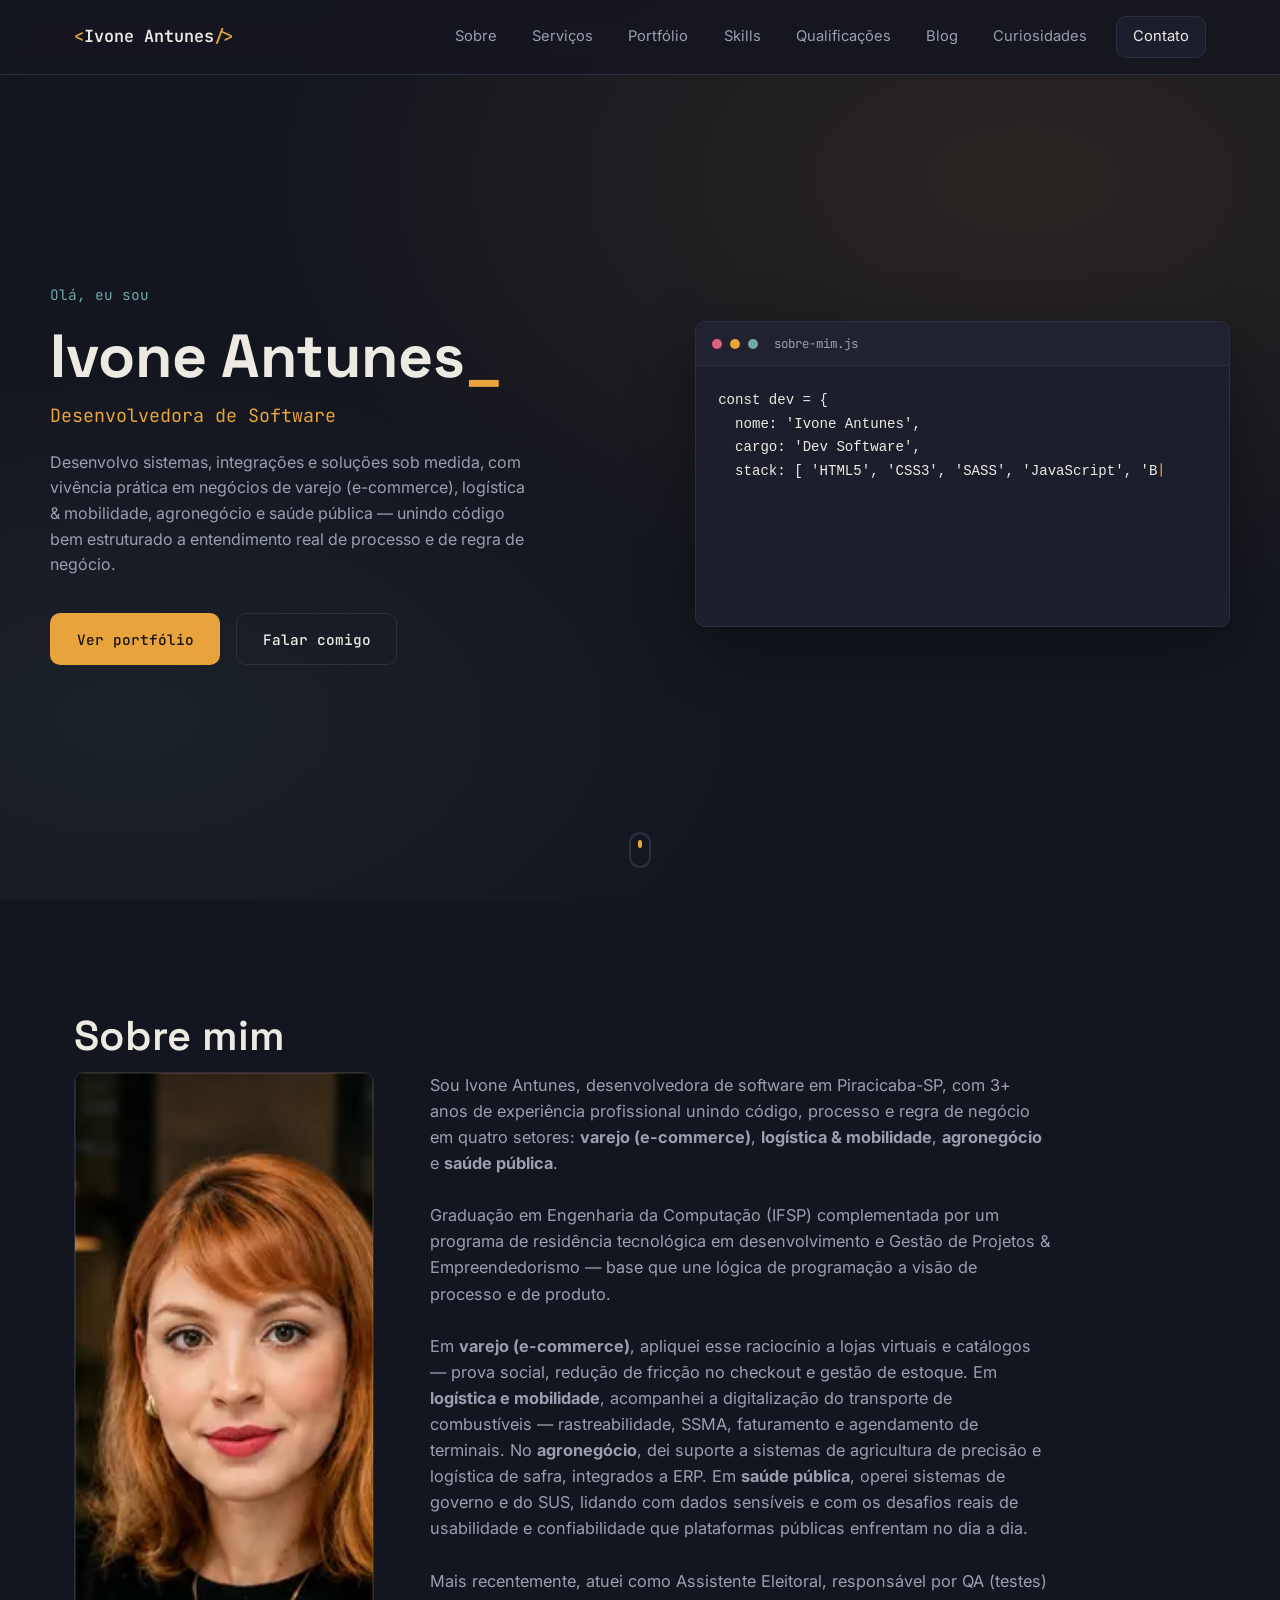
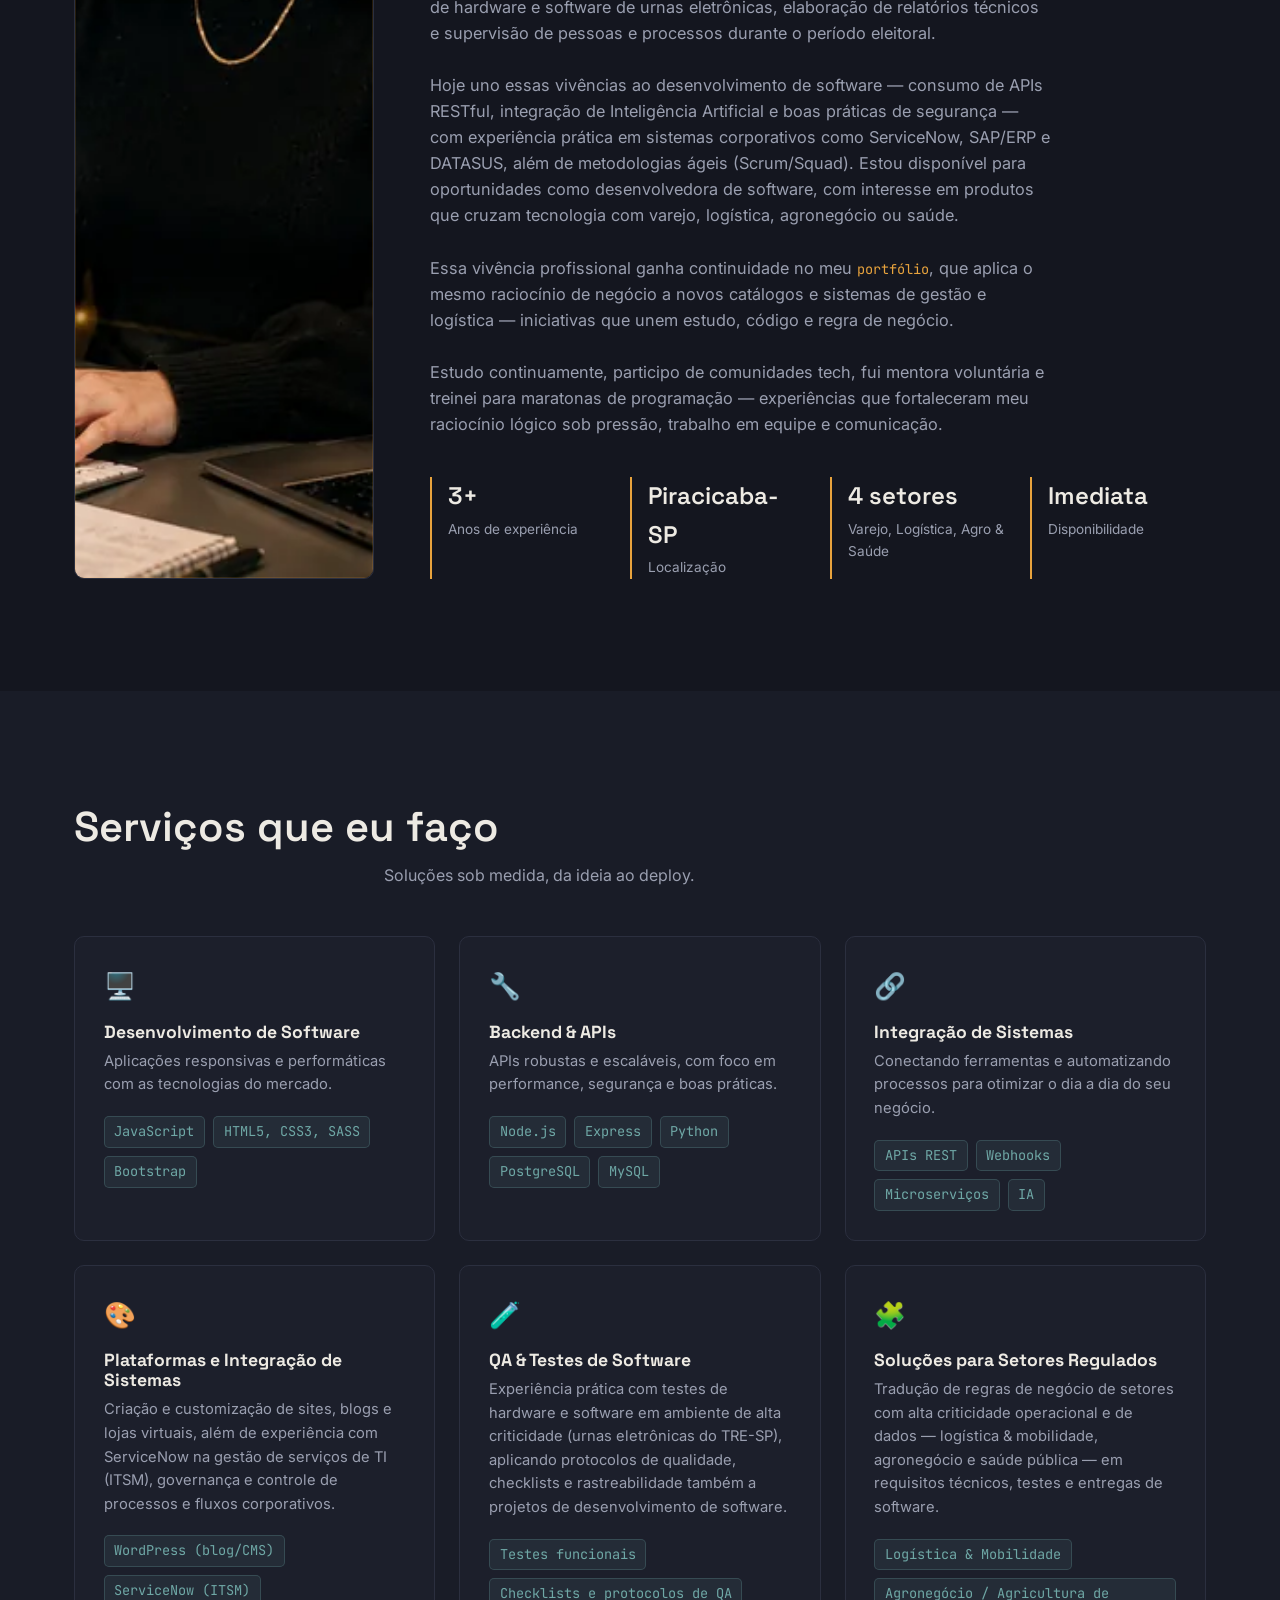
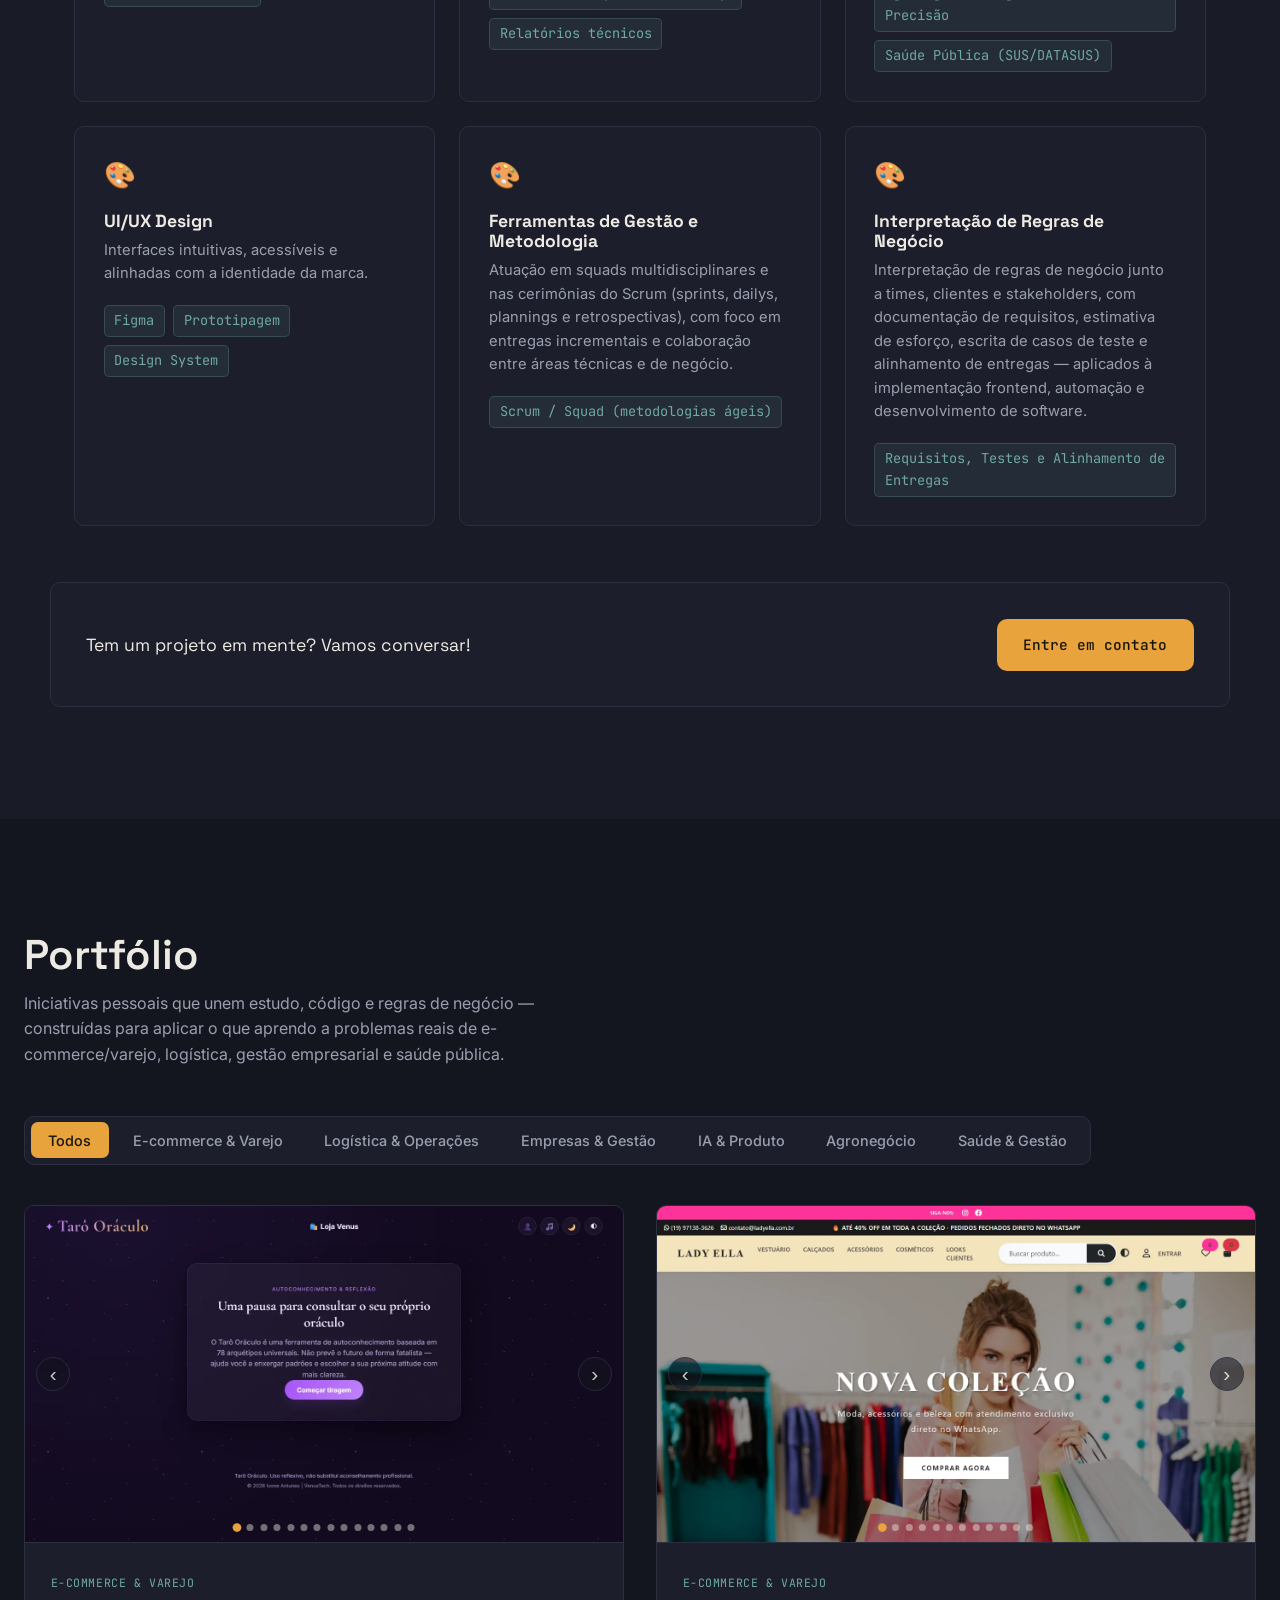
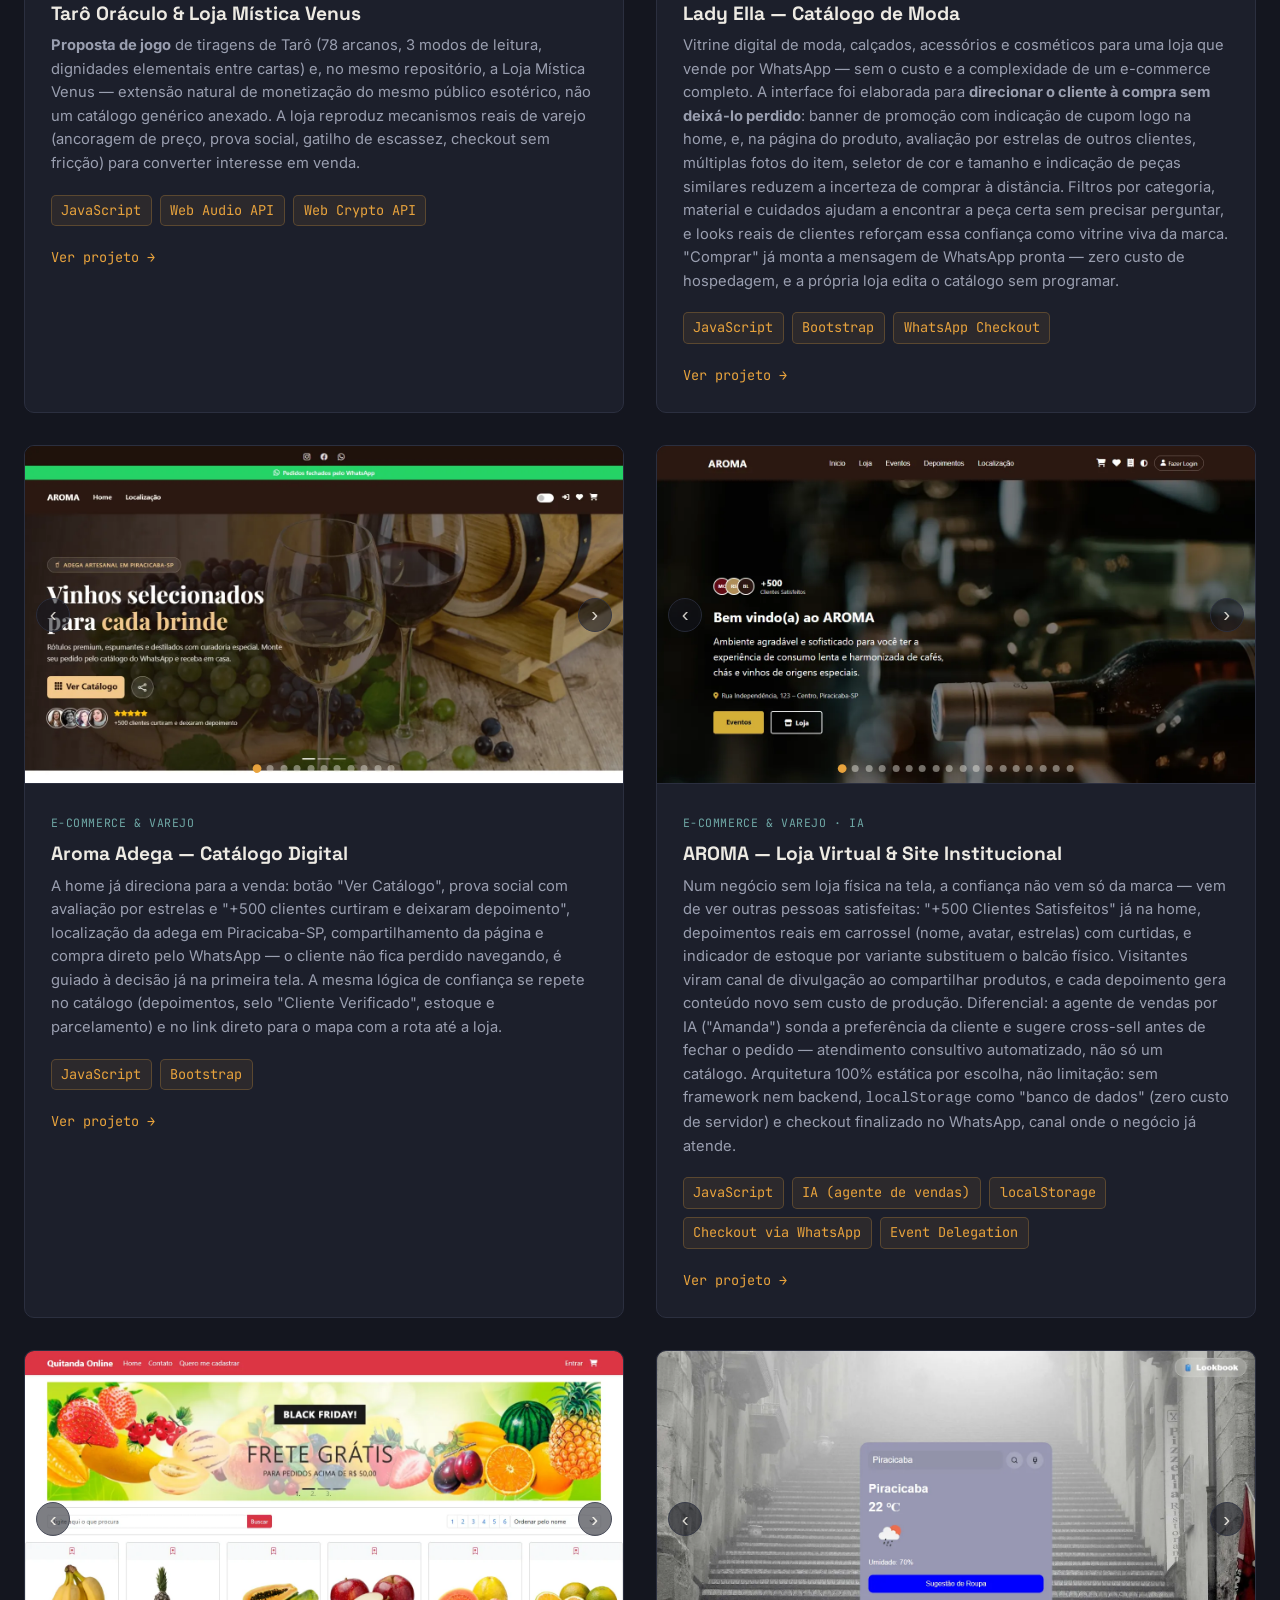
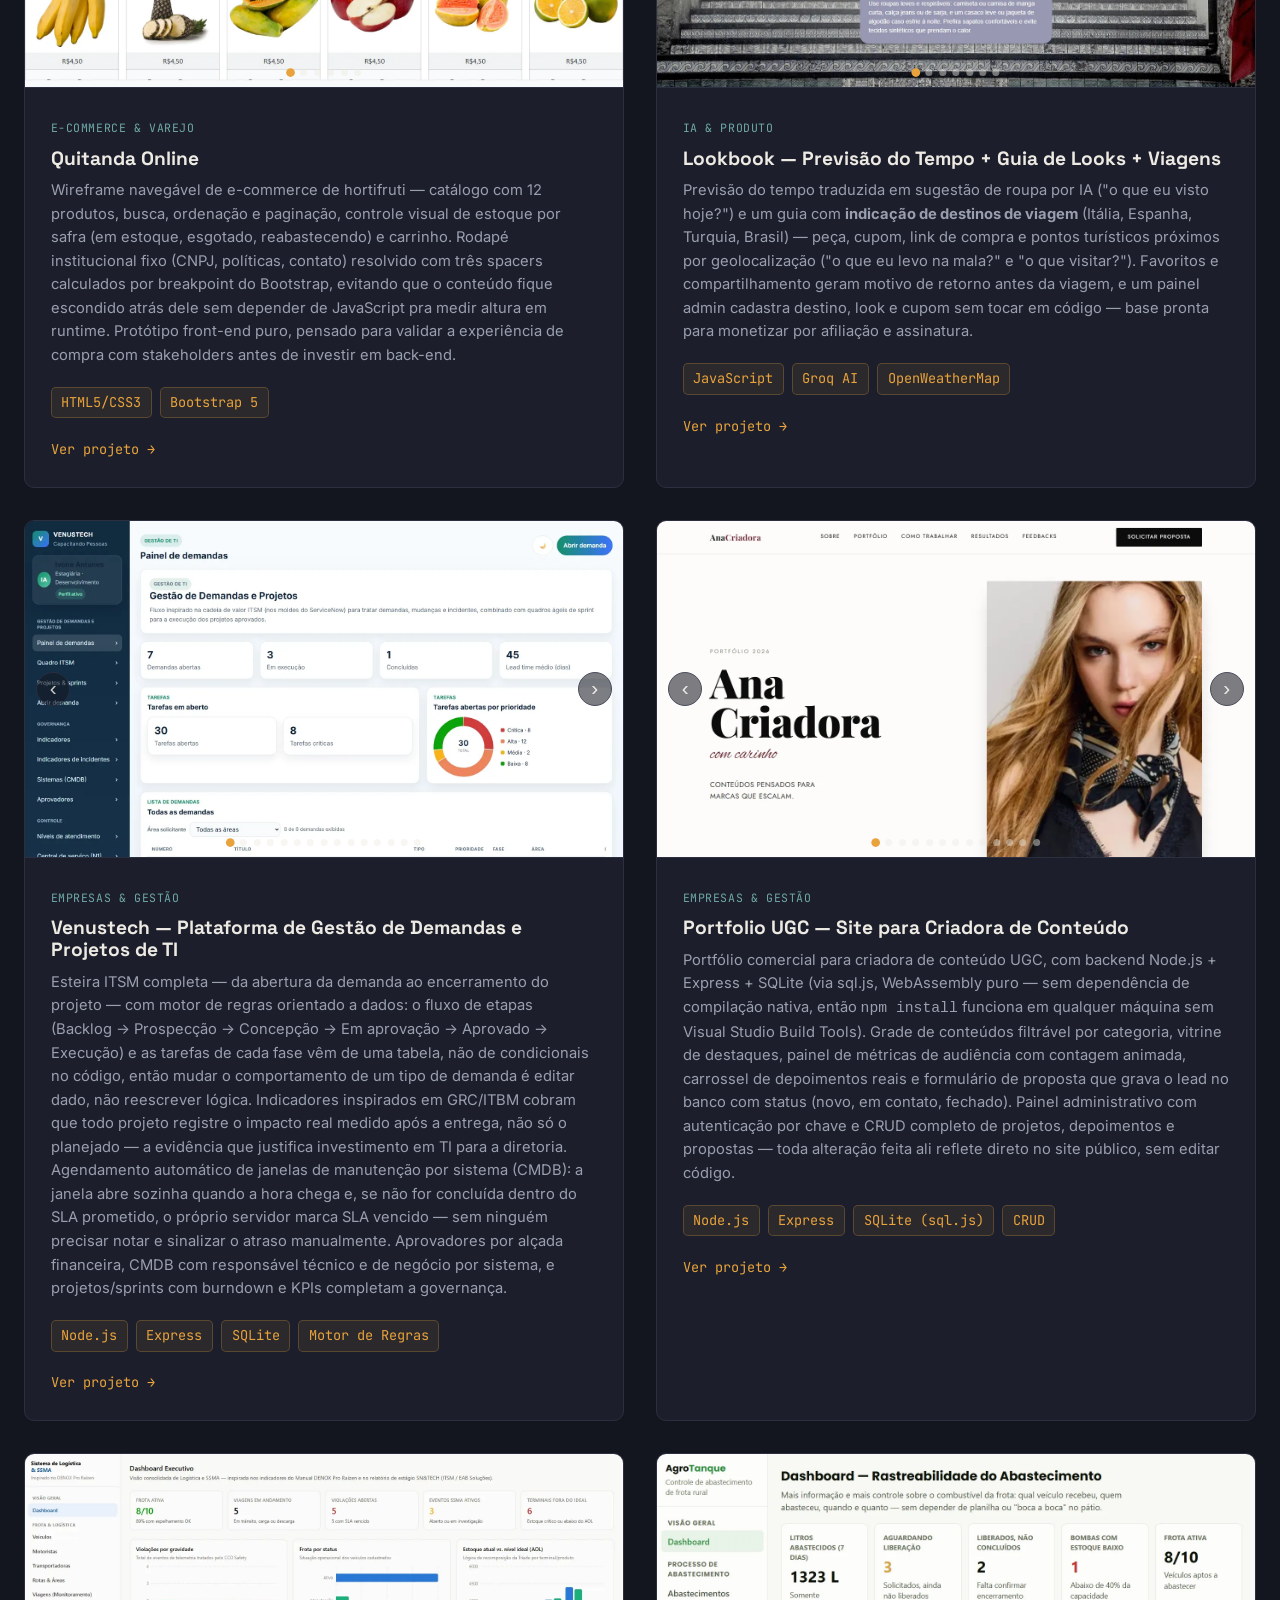
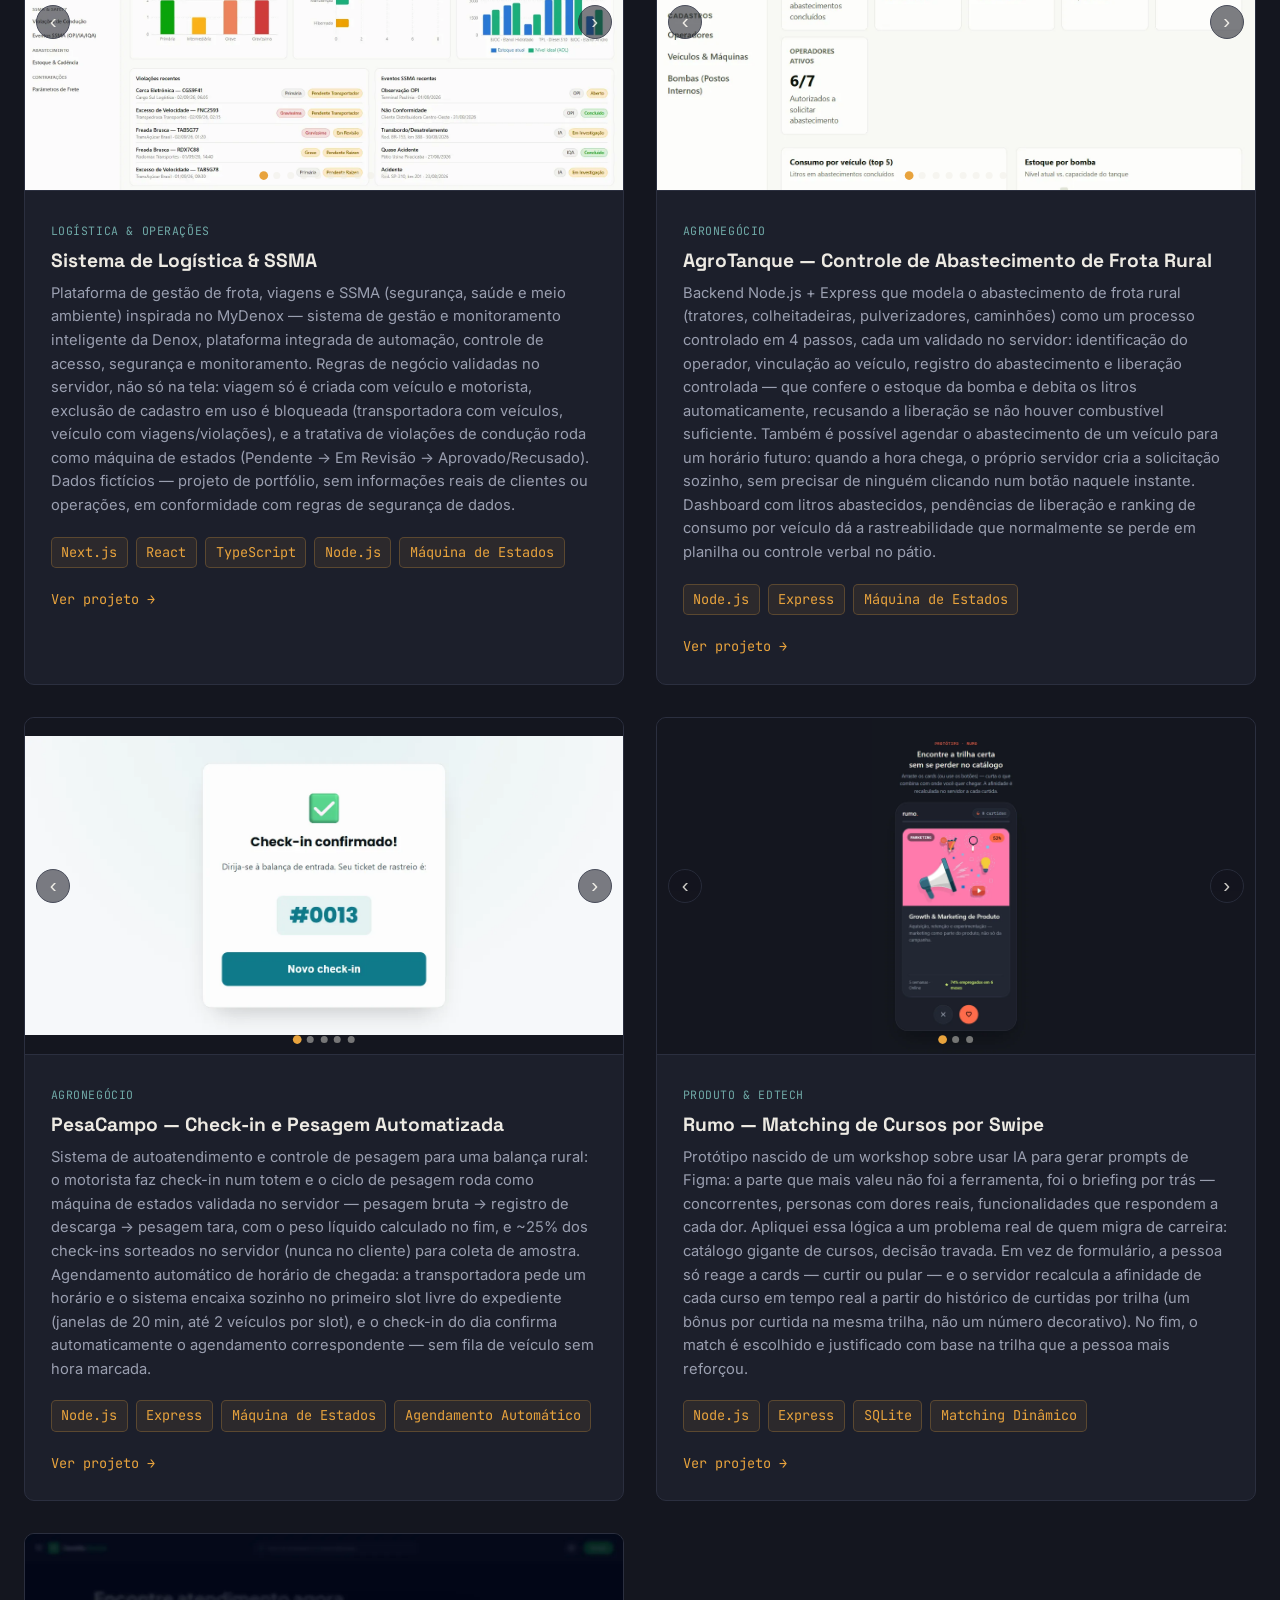
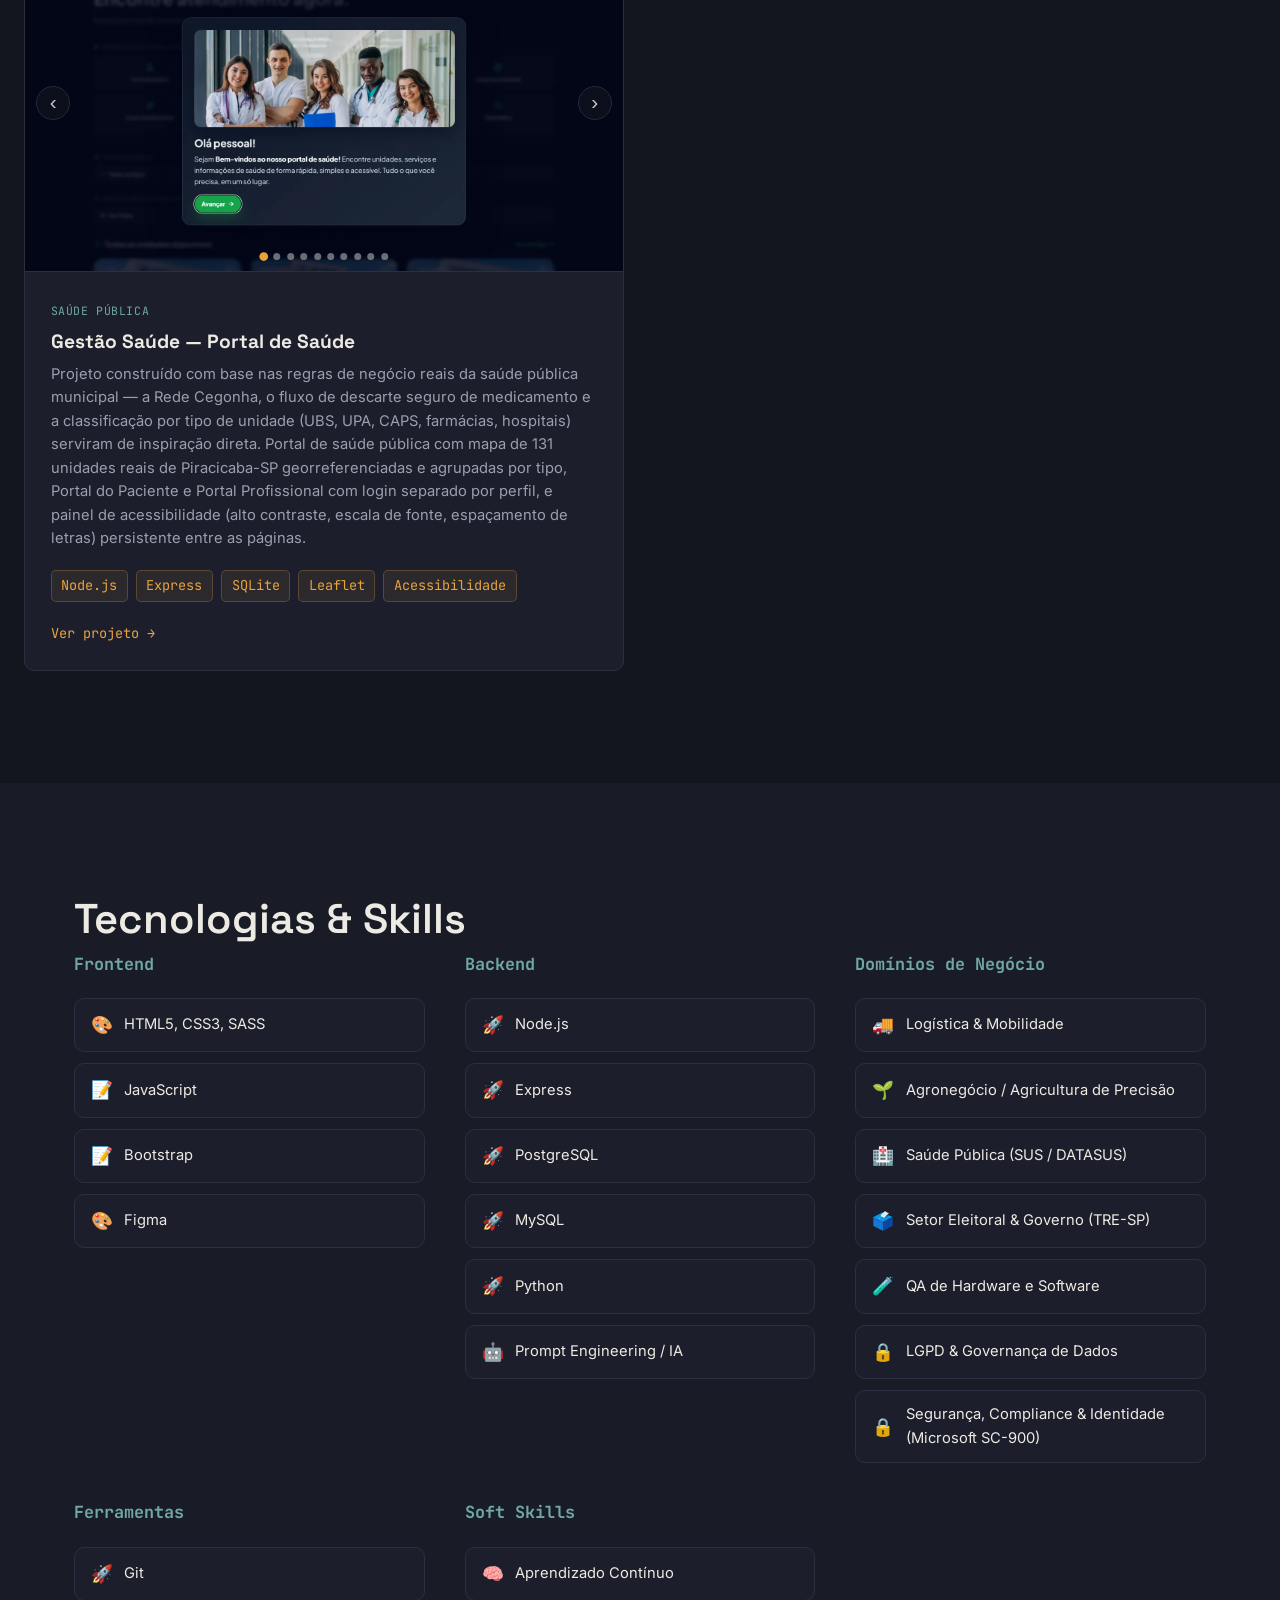
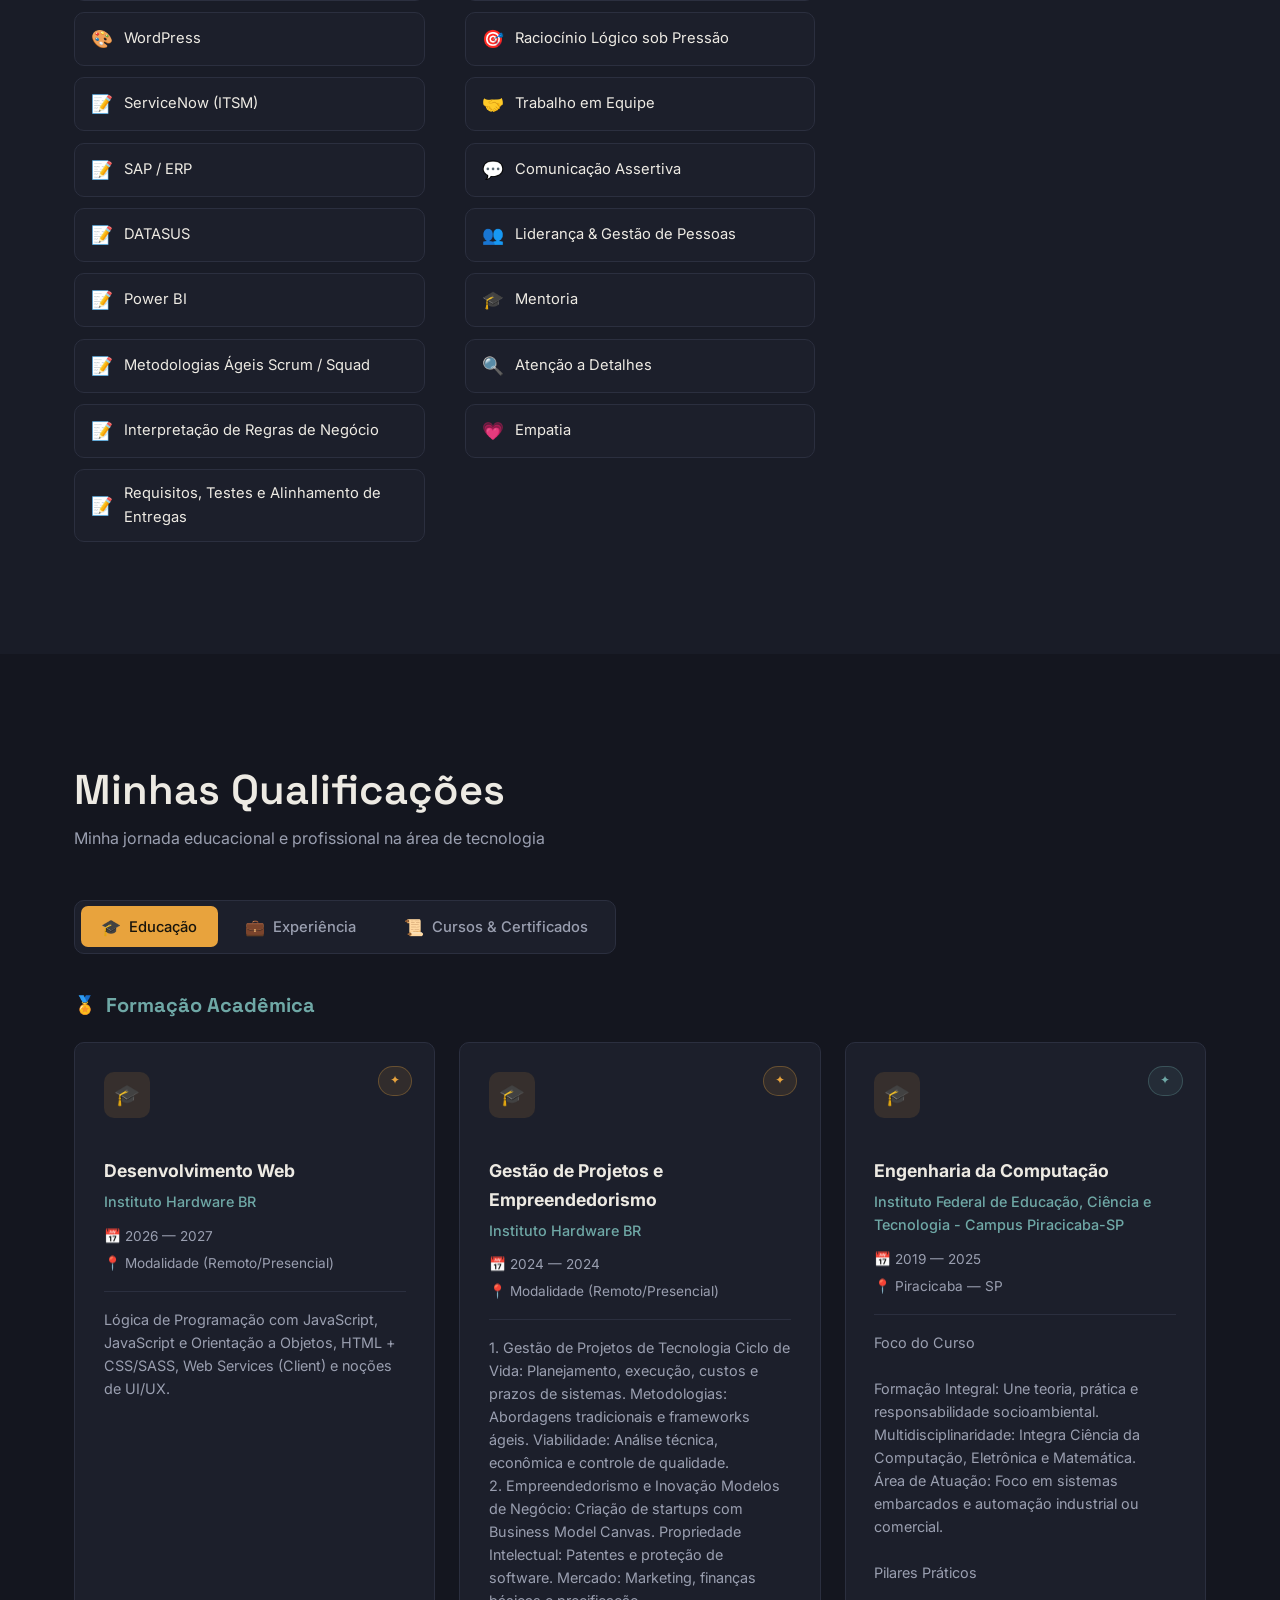
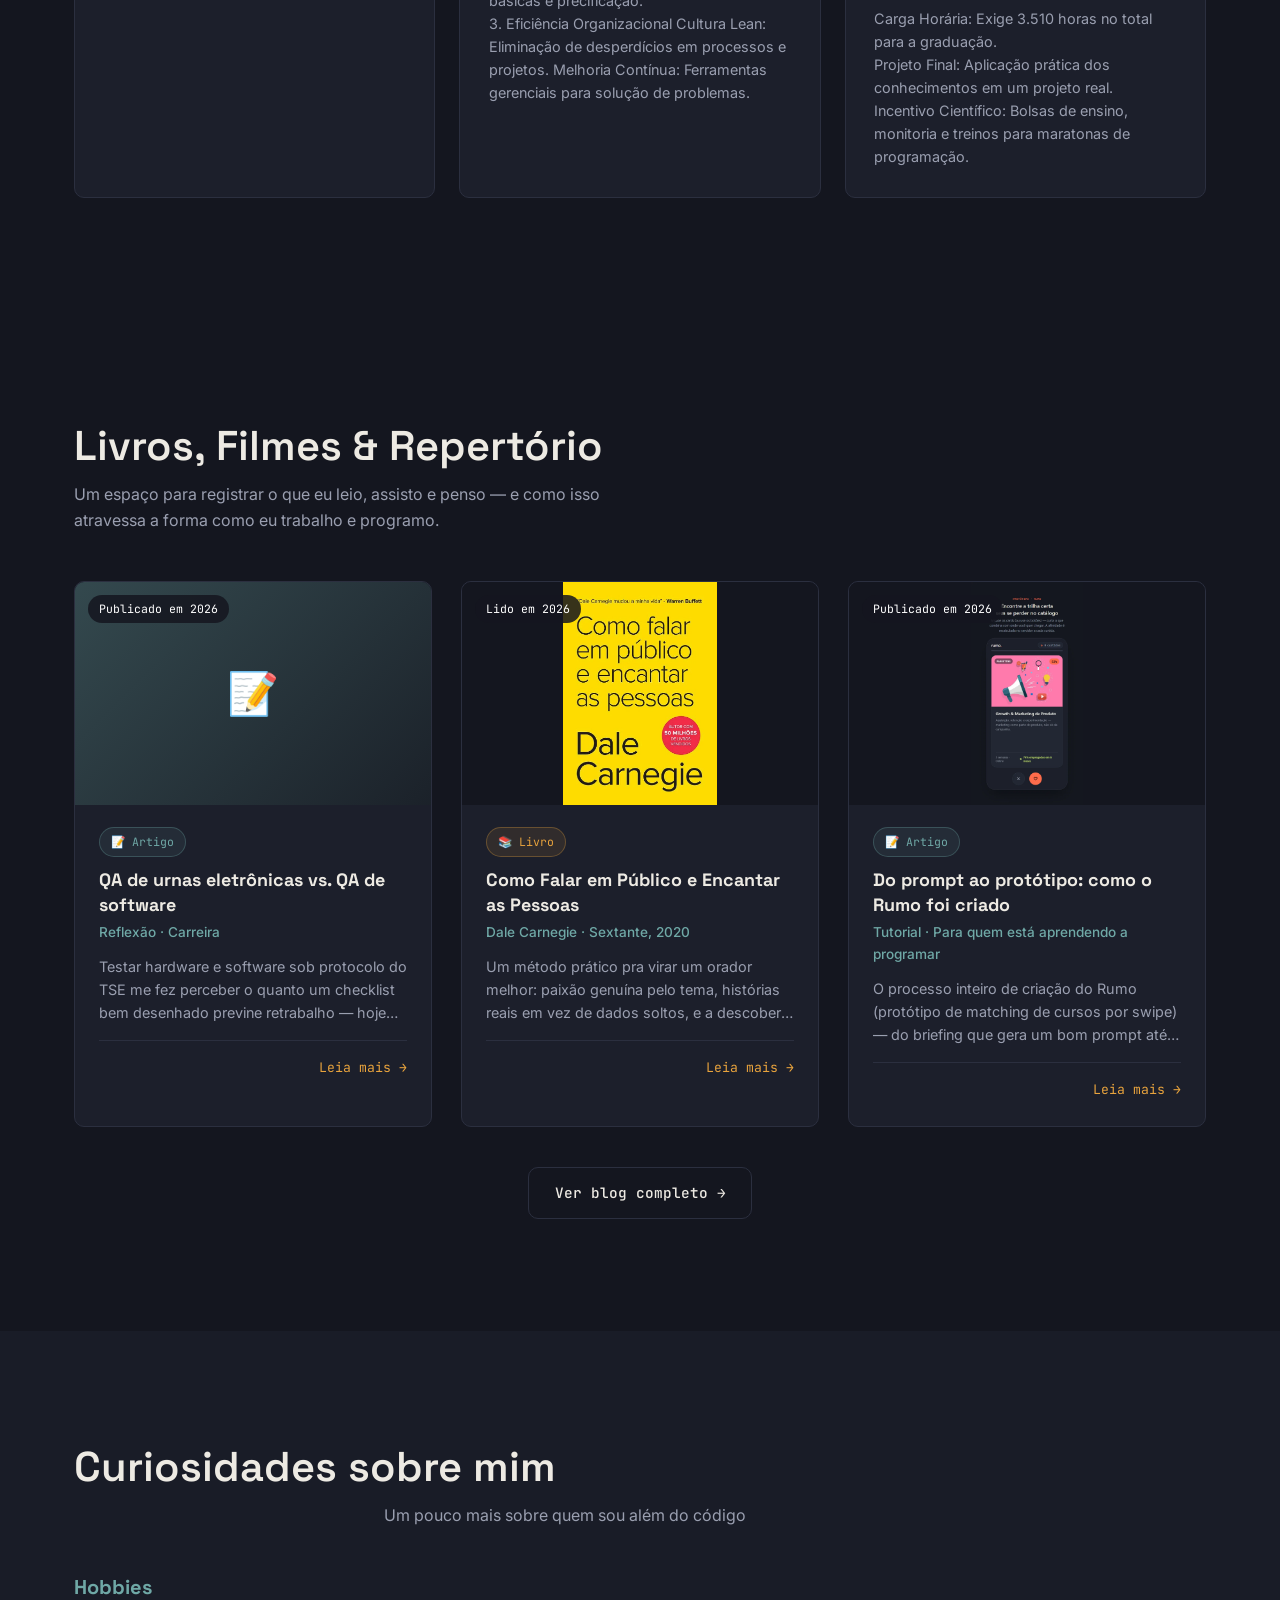
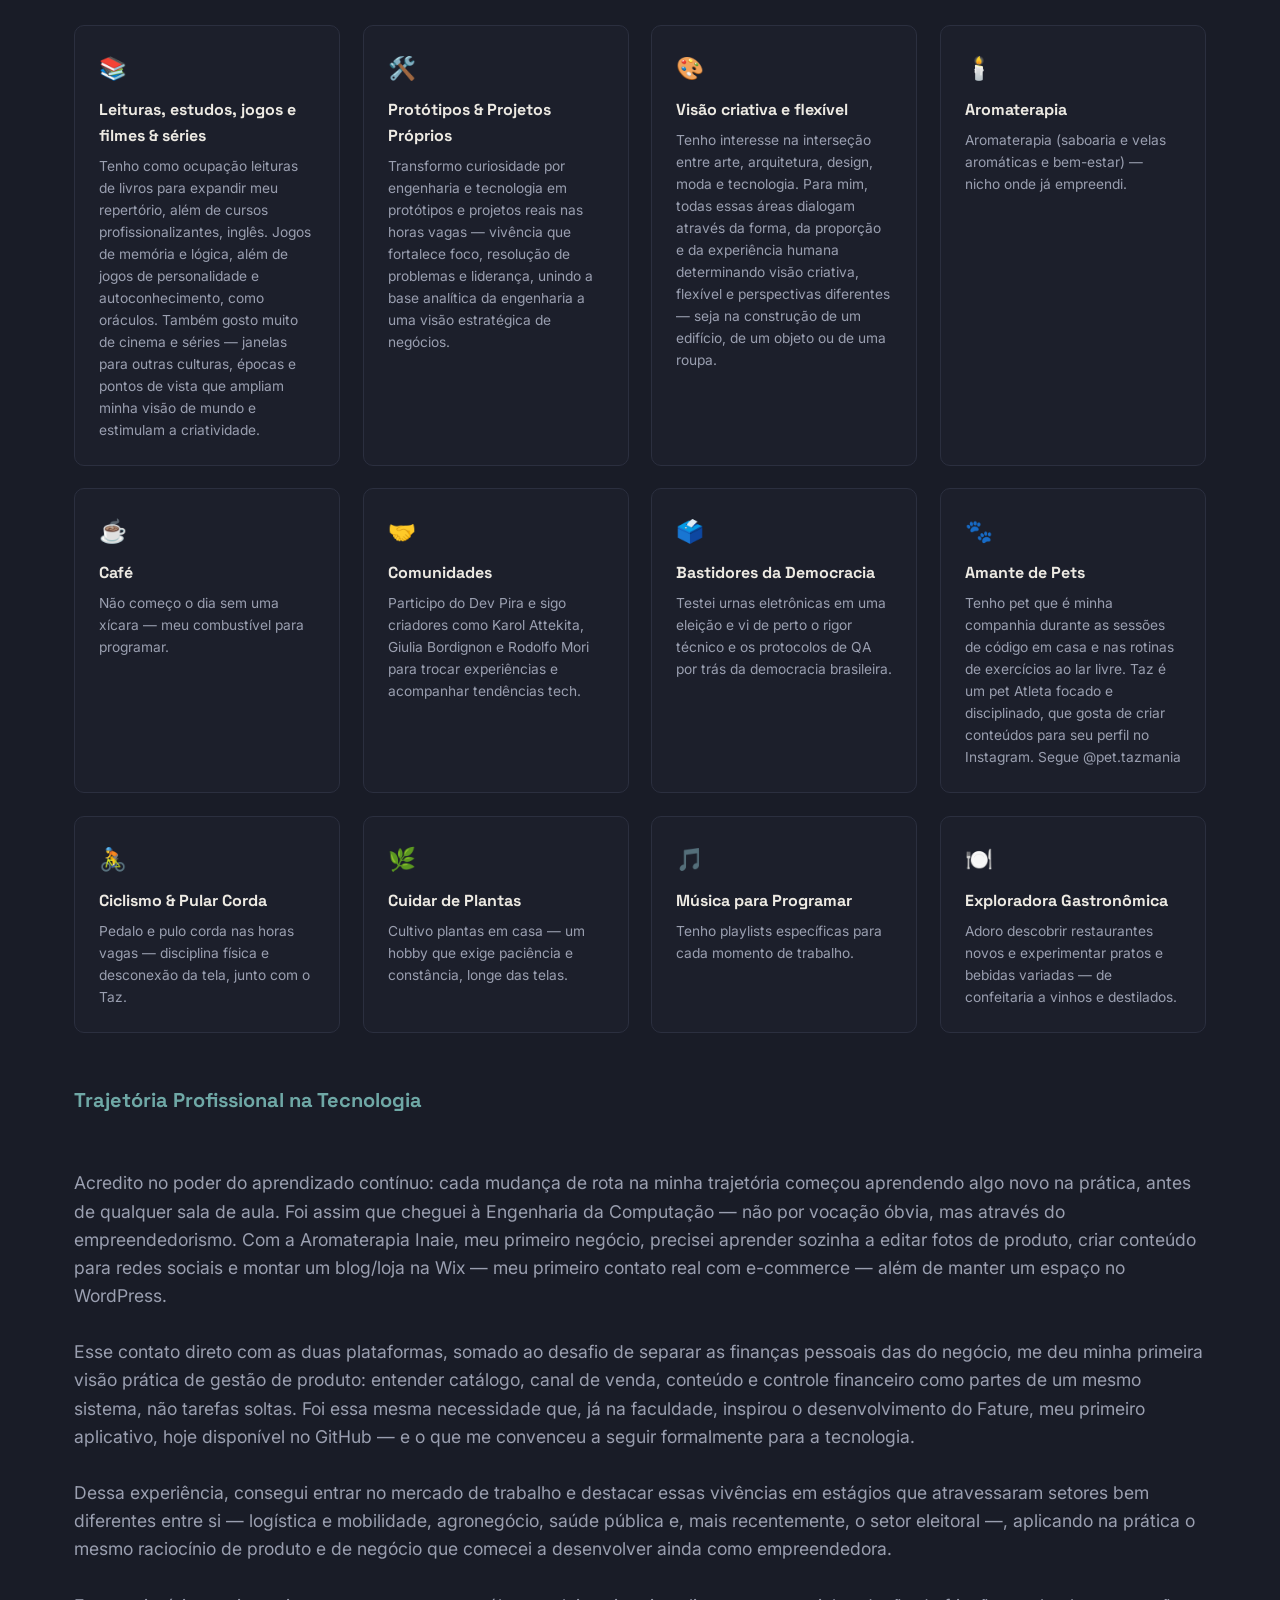
==== index.html @ 84dc930d "Tie EAB (Raízen) highlight to the AgroTanque/PesaCampo portfolio projects and broader domain themes" ====
<!DOCTYPE html>
<html lang="pt-BR">
<head>
<meta charset="UTF-8">
<meta name="viewport" content="width=device-width, initial-scale=1.0">
<title>Ivone Antunes — Desenvolvedora de Software | Portfólio</title>
<meta name="description" content="Ivone Antunes, desenvolvedora de software em varejo (e-commerce), logística &amp; mobilidade, agronegócio e saúde pública. Projetos reais, artigos sobre IA generativa e blog com resenhas de carreira.">
<link rel="canonical" href="https://antunesivone.github.io/ivoneantunes/index.html">
<link rel="icon" href="data:image/svg+xml,%3Csvg xmlns='http://www.w3.org/2000/svg' viewBox='0 0 64 64'%3E%3Crect width='64' height='64' rx='16' fill='%2314161f'/%3E%3Ctext x='32' y='44' font-family='Georgia,serif' font-size='34' font-weight='700' fill='%23e8a33d' text-anchor='middle'%3EI%3C/text%3E%3C/svg%3E">

<meta property="og:type" content="website">
<meta property="og:locale" content="pt_BR">
<meta property="og:site_name" content="Ivone Antunes">
<meta property="og:title" content="Ivone Antunes — Desenvolvedora de Software">
<meta property="og:description" content="Portfólio com projetos reais em varejo, logística, agronegócio e saúde pública, além de artigos sobre IA generativa e blog pessoal.">
<meta property="og:url" content="https://antunesivone.github.io/ivoneantunes/index.html">
<meta property="og:image" content="https://antunesivone.github.io/ivoneantunes/img/eudev.webp">
<meta name="twitter:card" content="summary_large_image">
<meta name="twitter:title" content="Ivone Antunes — Desenvolvedora de Software">
<meta name="twitter:description" content="Portfólio com projetos reais em varejo, logística, agronegócio e saúde pública, além de artigos sobre IA generativa e blog pessoal.">
<meta name="twitter:image" content="https://antunesivone.github.io/ivoneantunes/img/eudev.webp">

<script type="application/ld+json">
{
  "@context": "https://schema.org",
  "@type": "Person",
  "name": "Ivone Antunes",
  "url": "https://antunesivone.github.io/ivoneantunes/index.html",
  "image": "https://antunesivone.github.io/ivoneantunes/img/eudev.webp",
  "jobTitle": "Desenvolvedora de Software",
  "sameAs": [
    "https://www.linkedin.com/in/ivone-antunes-8318b2289/",
    "https://github.com/antunesivone",
    "https://www.instagram.com/antunesivonee/",
    "https://www.youtube.com/@IvoneAntunes-f1v"
  ],
  "knowsAbout": ["Varejo", "E-commerce", "Logística", "Agronegócio", "Saúde Pública", "Inteligência Artificial Generativa", "Prompt Engineering"]
}
</script>

<link rel="preconnect" href="https://fonts.googleapis.com">
<link rel="preconnect" href="https://fonts.gstatic.com" crossorigin>
<link href="https://fonts.googleapis.com/css2?family=Space+Grotesk:wght@400;500;600;700&family=Inter:wght@400;500;600&family=JetBrains+Mono:wght@400;500;600&display=swap" rel="stylesheet">

<link rel="stylesheet" href="style.css">
</head>
<body>

<!-- ================= NAV ================= -->
<header class="nav" id="nav">
  <div class="nav__inner">
    <a href="#top" class="nav__brand">
      <span class="nav__brand-bracket">&lt;</span>Ivone Antunes<span class="nav__brand-bracket">/&gt;</span>
    </a>

    <nav class="nav__links" id="navLinks">
      <a href="#about" class="nav__link"><span class="nav__num"></span>Sobre</a>
      <a href="#services" class="nav__link"><span class="nav__num"></span>Serviços</a>
      <a href="#projects" class="nav__link"><span class="nav__num"></span>Portfólio</a>
      <a href="#skills" class="nav__link"><span class="nav__num"></span>Skills</a>
      <a href="#qualifications" class="nav__link"><span class="nav__num"></span>Qualificações</a>
      <a href="blog.html" class="nav__link"><span class="nav__num"></span>Blog</a>
      <a href="#fun-facts" class="nav__link"><span class="nav__num"></span>Curiosidades</a>
      <a href="#contact" class="nav__link nav__link--cta">Contato</a>
    </nav>

    <button class="nav__toggle" id="navToggle" aria-label="Abrir menu" aria-expanded="false">
      <span></span><span></span><span></span>
    </button>
  </div>
</header>

<main id="top">

  <!-- ================= HERO ================= -->
  <section class="hero" id="hero">
    <div class="hero__inner">
      <div class="hero__text">
        <p class="eyebrow">Olá, eu sou</p>
        <h1 class="hero__title">Ivone Antunes<span class="hero__cursor">_</span></h1>
        <p class="hero__role">Desenvolvedora de Software</p>
        <p class="hero__desc">
          Desenvolvo sistemas, integrações e soluções sob medida, com vivência prática
          em negócios de varejo (e-commerce), logística &amp; mobilidade, agronegócio e saúde
          pública — unindo código bem estruturado a entendimento real de processo e de regra
          de negócio.
        </p>
        <div class="hero__cta">
          <a href="#projects" class="btn btn--primary">Ver portfólio</a>
          <a href="#contact" class="btn btn--ghost">Falar comigo</a>
        </div>
      </div>

      <div class="hero__terminal" aria-hidden="true">
        <div class="terminal">
          <div class="terminal__bar">
            <span class="dot dot--red"></span>
            <span class="dot dot--yellow"></span>
            <span class="dot dot--green"></span>
            <span class="terminal__title">sobre-mim.js</span>
          </div>
          <pre class="terminal__body"><code id="typedCode"></code><span class="terminal__blink">|</span></pre>
        </div>
      </div>
    </div>
    <a href="#about" class="scroll-hint" aria-label="Rolar para baixo">
      <span></span>
    </a>
  </section>

  <!-- ================= ABOUT ================= -->
  <section class="section" id="about">
    <h2 class="section__title">Sobre mim</h2>

    <div class="about__grid">
      <div class="about__photo">
        <div class="about__photo-frame">
          <img loading="lazy" decoding="async" src="img/eudev.webp" alt="Foto sobre perfil">
        </div>
      </div>

      <div class="about__content">
        <p class="about__bio">
        Sou Ivone Antunes, desenvolvedora de software em Piracicaba-SP, com 3+ anos de experiência profissional
        unindo código, processo e regra de negócio em quatro setores: <strong>varejo (e-commerce)</strong>,
        <strong>logística &amp; mobilidade</strong>, <strong>agronegócio</strong> e <strong>saúde pública</strong>.

        <br><br>Graduação em Engenharia da Computação (IFSP) complementada por um programa de residência
        tecnológica em desenvolvimento e Gestão de Projetos & Empreendedorismo — base que une
        lógica de programação a visão de processo e de produto.

        <br><br>Em <strong>varejo (e-commerce)</strong>, apliquei esse raciocínio a lojas virtuais e catálogos —
        prova social, redução de fricção no checkout e gestão de estoque. Em <strong>logística e mobilidade</strong>,
        acompanhei a digitalização do transporte de combustíveis — rastreabilidade, SSMA, faturamento e agendamento
        de terminais. No <strong>agronegócio</strong>, dei suporte a sistemas de agricultura de precisão e
        logística de safra, integrados a ERP. Em <strong>saúde pública</strong>, operei sistemas de governo e do
        SUS, lidando com dados sensíveis e com os desafios reais de usabilidade e confiabilidade que plataformas
        públicas enfrentam no dia a dia.

        <br><br>Mais recentemente, atuei como Assistente Eleitoral, responsável por QA (testes) de hardware e
        software de urnas eletrônicas, elaboração de relatórios técnicos e supervisão de pessoas e processos
        durante o período eleitoral.

        <br><br>Hoje uno essas vivências ao desenvolvimento de software — consumo de APIs RESTful, integração de
        Inteligência Artificial e boas práticas de segurança — com experiência prática em sistemas corporativos
        como ServiceNow, SAP/ERP e DATASUS, além de metodologias ágeis (Scrum/Squad). Estou disponível para
        oportunidades como desenvolvedora de software, com interesse em produtos que cruzam tecnologia com varejo,
        logística, agronegócio ou saúde.

        <br><br>Essa vivência profissional ganha continuidade no meu <a href="#projects" class="link-arrow">portfólio</a>,
        que aplica o mesmo raciocínio de negócio a novos catálogos e sistemas de gestão e logística — iniciativas
        que unem estudo, código e regra de negócio.

        <br><br>Estudo continuamente, participo de comunidades tech, fui mentora voluntária e treinei para
        maratonas de programação — experiências que fortaleceram meu raciocínio lógico sob pressão, trabalho em
        equipe e comunicação.
        </p>

        <div class="about__stats">
          <div class="stat">
            <span class="stat__value">3+</span>
            <span class="stat__label">Anos de experiência</span>
          </div>
          <div class="stat">
            <span class="stat__value">Piracicaba-SP</span>
            <span class="stat__label">Localização</span>
          </div>
          <div class="stat">
            <span class="stat__value">4 setores</span>
            <span class="stat__label">Varejo, Logística, Agro & Saúde</span>
          </div>
          <div class="stat">
            <span class="stat__value">Imediata</span>
            <span class="stat__label">Disponibilidade</span>
          </div>
        </div>
      </div>
    </div>
  </section>

  <!-- ================= SERVICES ================= -->
  <section class="section section--alt" id="services">
    <h2 class="section__title">Serviços que eu faço</h2>
    <p class="section__subtitle">Soluções sob medida, da ideia ao deploy.</p>

    <div class="cards-grid">
      <article class="card">
        <span class="card__icon">🖥️</span>
        <h3 class="card__title">Desenvolvimento de Software</h3>
        <p class="card__desc">Aplicações responsivas e performáticas com as tecnologias do mercado.</p>
        <ul class="tag-list">
          <li>JavaScript</li><li>HTML5, CSS3, SASS</li><li>Bootstrap</li>
        </ul>
      </article>

      <article class="card">
        <span class="card__icon">🔧</span>
        <h3 class="card__title">Backend & APIs</h3>
        <p class="card__desc">APIs robustas e escaláveis, com foco em performance, segurança e boas práticas.</p>
        <ul class="tag-list">
          <li>Node.js</li><li>Express</li><li>Python</li><li>PostgreSQL</li><li>MySQL</li>
        </ul>
      </article>

      <article class="card">
        <span class="card__icon">🔗</span>
        <h3 class="card__title">Integração de Sistemas</h3>
        <p class="card__desc">Conectando ferramentas e automatizando processos para otimizar o dia a dia do seu negócio.</p>
        <ul class="tag-list">
          <li>APIs REST</li><li>Webhooks</li><li>Microserviços</li><li>IA</li>
        </ul>
      </article>
      <article class="card">
        <span class="card__icon">🎨</span>
        <h3 class="card__title">Plataformas e Integração de Sistemas</h3>
        <p class="card__desc">Criação e customização de sites, blogs e lojas virtuais, além de experiência com ServiceNow na gestão de serviços de TI (ITSM), governança e controle de processos e fluxos corporativos.</p>
        <ul class="tag-list">
          <li>WordPress (blog/CMS)</li>
          <li>ServiceNow (ITSM)</li>
        </ul>
      </article>
      <article class="card">
        <span class="card__icon">🧪</span>
        <h3 class="card__title">QA & Testes de Software</h3>
        <p class="card__desc">Experiência prática com testes de hardware e software em ambiente de alta criticidade (urnas eletrônicas do TRE-SP), aplicando protocolos de qualidade, checklists e rastreabilidade também a projetos de desenvolvimento de software.</p>
        <ul class="tag-list">
          <li>Testes funcionais</li><li>Checklists e protocolos de QA</li><li>Relatórios técnicos</li>
        </ul>
      </article>
      <article class="card">
        <span class="card__icon">🧩</span>
        <h3 class="card__title">Soluções para Setores Regulados</h3>
        <p class="card__desc">Tradução de regras de negócio de setores com alta criticidade operacional e de dados — logística & mobilidade, agronegócio e saúde pública — em requisitos técnicos, testes e entregas de software.</p>
        <ul class="tag-list">
          <li>Logística & Mobilidade</li><li>Agronegócio / Agricultura de Precisão</li><li>Saúde Pública (SUS/DATASUS)</li>
        </ul>
      </article>
      <article class="card">
        <span class="card__icon">🎨</span>
        <h3 class="card__title">UI/UX Design</h3>
        <p class="card__desc">Interfaces intuitivas, acessíveis e alinhadas com a identidade da marca.</p>
        <ul class="tag-list">
          <li>Figma</li><li>Prototipagem</li><li>Design System</li>
        </ul>
      </article>
       <article class="card">
        <span class="card__icon">🎨</span>
        <h3 class="card__title">Ferramentas de Gestão e Metodologia</h3>
        <p class="card__desc">Atuação em squads multidisciplinares e nas cerimônias do Scrum (sprints, dailys, plannings e retrospectivas), com foco em entregas incrementais e colaboração entre áreas técnicas e de negócio.</p>
        <ul class="tag-list">
          <li>Scrum / Squad (metodologias ágeis)</li>
        </ul>
      </article>
       </article>
       <article class="card">
        <span class="card__icon">🎨</span>
        <h3 class="card__title">Interpretação de Regras de Negócio</h3>
        <p class="card__desc">Interpretação de regras de negócio junto a times, clientes e stakeholders, com documentação de requisitos, estimativa de esforço, escrita de casos de teste e alinhamento de entregas — aplicados à implementação frontend, automação e desenvolvimento de software.</p>
        <ul class="tag-list">
          <li>Requisitos, Testes e Alinhamento de Entregas</li>
        </ul>
      </article>
    </div>

    <div class="cta-banner">
      <p>Tem um projeto em mente? Vamos conversar!</p>
      <a href="#contact" class="btn btn--primary">Entre em contato</a>
    </div>
  </section>

  <!-- ================= PROJECTS ================= -->
  <section class="section" id="projects">
    <h2 class="section__title">Portfólio</h2>
    <p class="section__subtitle">
      Iniciativas pessoais que unem estudo, código e regras de negócio — construídas para
      aplicar o que aprendo a problemas reais de e-commerce/varejo, logística, gestão
      empresarial e saúde pública.
    </p>

    <div class="project-filters" role="tablist">
      <button class="project-filter is-active" data-filter="all" role="tab" aria-selected="true">Todos</button>
      <button class="project-filter" data-filter="ecommerce" role="tab" aria-selected="false">E-commerce & Varejo</button>
      <button class="project-filter" data-filter="logistica" role="tab" aria-selected="false">Logística & Operações</button>
      <button class="project-filter" data-filter="empresas" role="tab" aria-selected="false">Empresas & Gestão</button>
      <button class="project-filter" data-filter="ia" role="tab" aria-selected="false">IA & Produto</button>
      <button class="project-filter" data-filter="agro" role="tab" aria-selected="false">Agronegócio</button>
      <button class="project-filter" data-filter="saude" role="tab" aria-selected="false">Saúde & Gestão</button>
    </div>

    <!-- Links de repositório/demo ainda não preenchidos — trocar os href="#" pelos links reais
         (GitHub/deploy) e as imagens placehold.co por screenshots reais quando publicar. -->
    <div class="projects-grid">
      <article class="project-card" data-category="ecommerce">
        <div class="project-card__image">
          <div class="project-card__slides" data-carousel>
            <img loading="lazy" decoding="async" src="img/taro-01-hero.webp" alt="Tela inicial do Tarô Oráculo">
            <img loading="lazy" decoding="async" data-src="img/taro-02-pergunta-tiragem.webp" alt="Passo 1 e 2: pergunta e escolha da tiragem">
            <img loading="lazy" decoding="async" data-src="img/taro-03-embaralhar.webp" alt="Passo 3: concentração e embaralhar as cartas">
            <img loading="lazy" decoding="async" data-src="img/taro-04-mesa.webp" alt="Mesa com as cartas reveladas">
            <img loading="lazy" decoding="async" data-src="img/taro-05-leitura.webp" alt="Leitura interpretativa com dignidades elementais e contexto estatístico">
            <img loading="lazy" decoding="async" data-src="img/taro-06-loja-categorias.webp" alt="Loja Mística Venus: categorias de produtos">
            <img loading="lazy" decoding="async" data-src="img/taro-07-loja-ofertas.webp" alt="Vitrine de ofertas com prova social e escassez">
            <img loading="lazy" decoding="async" data-src="img/taro-08-quickview.webp" alt="Quick View do produto">
            <img loading="lazy" decoding="async" data-src="img/taro-09-similares.webp" alt="Produtos similares recomendados no Quick View">
            <img loading="lazy" decoding="async" data-src="img/taro-10-lista-desejos.webp" alt="Lista de desejos">
            <img loading="lazy" decoding="async" data-src="img/taro-11-carrinho.webp" alt="Carrinho e revisão do pedido">
            <img loading="lazy" decoding="async" data-src="img/taro-12-depoimentos.webp" alt="Depoimentos de clientes">
            <img loading="lazy" decoding="async" data-src="img/taro-13-contato.webp" alt="Página de contato">
            <img loading="lazy" decoding="async" data-src="img/taro-14-alto-contraste.webp" alt="Modo de alto contraste (acessibilidade)">
          </div>
          <button type="button" class="project-card__nav project-card__nav--prev" aria-label="Imagem anterior">‹</button>
          <button type="button" class="project-card__nav project-card__nav--next" aria-label="Próxima imagem">›</button>
          <div class="project-card__dots"></div>
        </div>
        <div class="project-card__body">
          <span class="project-card__tag">E-commerce & Varejo</span>
          <h3 class="project-card__title">Tarô Oráculo & Loja Mística Venus</h3>
          <p class="project-card__desc"><strong>Proposta de jogo</strong> de tiragens de Tarô (78 arcanos, 3 modos de leitura, dignidades elementais entre cartas) e, no mesmo repositório, a Loja Mística Venus — extensão natural de monetização do mesmo público esotérico, não um catálogo genérico anexado. A loja reproduz mecanismos reais de varejo (ancoragem de preço, prova social, gatilho de escassez, checkout sem fricção) para converter interesse em venda.</p>
          <ul class="tag-list tag-list--mono">
            <li>JavaScript</li><li>Web Audio API</li><li>Web Crypto API</li>
          </ul>
          <div class="project-card__links">
            <a href="https://github.com/antunesivone/portfolio-docs/tree/main/taro-oraculo-loja-mistica" target="_blank" class="link-arrow">Ver projeto →</a>
          </div>
        </div>
      </article>

      <article class="project-card" data-category="ecommerce">
        <div class="project-card__image">
          <div class="project-card__slides" data-carousel>
            <img loading="lazy" decoding="async" src="img/ladyella-01-banner.webp" alt="Banner da nova coleção — Lady Ella">
            <img loading="lazy" decoding="async" data-src="img/ladyella-00-promocao.webp" alt="Banner de promoção com cupom de desconto — Lady Ella">
            <img loading="lazy" decoding="async" data-src="img/ladyella-02-home.webp" alt="Home: benefícios, categorias e novidades — Lady Ella">
            <img loading="lazy" decoding="async" data-src="img/ladyella-screenshot.webp" alt="Grade de produtos do catálogo — Lady Ella">
            <img loading="lazy" decoding="async" data-src="img/ladyella-03-quickview.webp" alt="Quick View do produto: fotos, avaliação, cor, tamanho e similares — Lady Ella">
            <img loading="lazy" decoding="async" data-src="img/ladyella-04-login.webp" alt="Modal de login e cadastro — Lady Ella">
            <img loading="lazy" decoding="async" data-src="img/ladyella-05-carrinho.webp" alt="Carrinho de compras — Lady Ella">
            <img loading="lazy" decoding="async" data-src="img/ladyella-06-favoritos.webp" alt="Lista de desejos — Lady Ella">
            <img loading="lazy" decoding="async" data-src="img/ladyella-07-whatsapp.webp" alt="Finalização do pedido pronta no WhatsApp — Lady Ella">
            <img loading="lazy" decoding="async" data-src="img/ladyella-08-looks.webp" alt="Looks da loja em clientes reais (UGC) — Lady Ella">
            <img loading="lazy" decoding="async" data-src="img/ladyella-09-depoimentos.webp" alt="Depoimentos de clientes e FAQ — Lady Ella">
            <img loading="lazy" decoding="async" data-src="img/ladyella-10-footer.webp" alt="Rodapé institucional — Lady Ella">
          </div>
          <button type="button" class="project-card__nav project-card__nav--prev" aria-label="Imagem anterior">‹</button>
          <button type="button" class="project-card__nav project-card__nav--next" aria-label="Próxima imagem">›</button>
          <div class="project-card__dots"></div>
        </div>
        <div class="project-card__body">
          <span class="project-card__tag">E-commerce & Varejo</span>
          <h3 class="project-card__title">Lady Ella — Catálogo de Moda</h3>
          <p class="project-card__desc">Vitrine digital de moda, calçados, acessórios e cosméticos para uma loja que vende por WhatsApp — sem o custo e a complexidade de um e-commerce completo. A interface foi elaborada para <strong>direcionar o cliente à compra sem deixá-lo perdido</strong>: banner de promoção com indicação de cupom logo na home, e, na página do produto, avaliação por estrelas de outros clientes, múltiplas fotos do item, seletor de cor e tamanho e indicação de peças similares reduzem a incerteza de comprar à distância. Filtros por categoria, material e cuidados ajudam a encontrar a peça certa sem precisar perguntar, e looks reais de clientes reforçam essa confiança como vitrine viva da marca. "Comprar" já monta a mensagem de WhatsApp pronta — zero custo de hospedagem, e a própria loja edita o catálogo sem programar.</p>
          <ul class="tag-list tag-list--mono">
            <li>JavaScript</li><li>Bootstrap</li><li>WhatsApp Checkout</li>
          </ul>
          <div class="project-card__links">
            <a href="https://github.com/antunesivone/portfolio-docs/tree/main/lady-ella-catalogo" target="_blank" class="link-arrow">Ver projeto →</a>
          </div>
        </div>
      </article>

      <article class="project-card" data-category="ecommerce">
        <div class="project-card__image">
          <div class="project-card__slides" data-carousel>
            <img loading="lazy" decoding="async" src="img/aroma-01-hero.webp" alt="Hero com botão Ver Catálogo, prova social e WhatsApp">
            <img loading="lazy" decoding="async" data-src="img/aroma-02-catalogo.webp" alt="Catálogo com filtros por categoria, preço e busca">
            <img loading="lazy" decoding="async" data-src="img/aroma-03-vitrines.webp" alt="Vitrines de Mais Vendidos, Novidades e Vistos Recentemente">
            <img loading="lazy" decoding="async" data-src="img/aroma-04-detalhe.webp" alt="Modal de detalhes do produto com harmonização e formas de pagamento">
            <img loading="lazy" decoding="async" data-src="img/aroma-05-destaque.webp" alt="Imagem do produto em destaque">
            <img loading="lazy" decoding="async" data-src="img/aroma-06-similares.webp" alt="Produtos recomendados: Você também pode gostar">
            <img loading="lazy" decoding="async" data-src="img/aroma-07-lista-desejos.webp" alt="Lista de desejos com compra direta via WhatsApp">
            <img loading="lazy" decoding="async" data-src="img/aroma-08-carrinho.webp" alt="Carrinho com resumo do pedido e finalização no WhatsApp">
            <img loading="lazy" decoding="async" data-src="img/aroma-09-parceiros.webp" alt="Parceiros e depoimentos de clientes verificados">
            <img loading="lazy" decoding="async" data-src="img/aroma-10-depoimento-form.webp" alt="Formulário Conte sua experiência">
            <img loading="lazy" decoding="async" data-src="img/aroma-11-localizacao.webp" alt="Localização da loja no mapa">
          </div>
          <button type="button" class="project-card__nav project-card__nav--prev" aria-label="Imagem anterior">‹</button>
          <button type="button" class="project-card__nav project-card__nav--next" aria-label="Próxima imagem">›</button>
          <div class="project-card__dots"></div>
        </div>
        <div class="project-card__body">
          <span class="project-card__tag">E-commerce & Varejo</span>
          <h3 class="project-card__title">Aroma Adega — Catálogo Digital</h3>
          <p class="project-card__desc">A home já direciona para a venda: botão "Ver Catálogo", prova social com avaliação por estrelas e "+500 clientes curtiram e deixaram depoimento", localização da adega em Piracicaba-SP, compartilhamento da página e compra direto pelo WhatsApp — o cliente não fica perdido navegando, é guiado à decisão já na primeira tela. A mesma lógica de confiança se repete no catálogo (depoimentos, selo "Cliente Verificado", estoque e parcelamento) e no link direto para o mapa com a rota até a loja.</p>
          <ul class="tag-list tag-list--mono">
            <li>JavaScript</li><li>Bootstrap</li>
          </ul>
          <div class="project-card__links">
            <a href="https://github.com/antunesivone/portfolio-docs/tree/main/aroma-adega-catalogo" target="_blank" class="link-arrow">Ver projeto →</a>
          </div>
        </div>
      </article>

      <article class="project-card" data-category="ecommerce ia">
        <div class="project-card__image">
          <div class="project-card__slides" data-carousel>
            <img loading="lazy" decoding="async" src="img/aromasite-01-hero.webp" alt="Hero com +500 clientes satisfeitos e localização em Piracicaba-SP">
            <img loading="lazy" decoding="async" data-src="img/aromasite-02-destaques.webp" alt="Destaques da Adega, Tea House e Cafeteria">
            <img loading="lazy" decoding="async" data-src="img/aromasite-03-loja.webp" alt="Loja com filtros, vistos recentemente e avaliação por estrelas">
            <img loading="lazy" decoding="async" data-src="img/aromasite-04-detalhe.webp" alt="Detalhe do produto com estoque e produtos similares">
            <img loading="lazy" decoding="async" data-src="img/aromasite-05-lista-desejos.webp" alt="Lista de desejos">
            <img loading="lazy" decoding="async" data-src="img/aromasite-06-carrinho.webp" alt="Carrinho com resumo do pedido">
            <img loading="lazy" decoding="async" data-src="img/aromasite-07-pagamento.webp" alt="Checkout passo 1: forma de pagamento">
            <img loading="lazy" decoding="async" data-src="img/aromasite-08-confirmacao.webp" alt="Checkout passo 2: confirmação do pedido">
            <img loading="lazy" decoding="async" data-src="img/aromasite-09-entrega.webp" alt="Checkout passo 3: acompanhamento da entrega">
            <img loading="lazy" decoding="async" data-src="img/aromasite-10-historico.webp" alt="Histórico de pedidos">
            <img loading="lazy" decoding="async" data-src="img/aromasite-11-cadastro.webp" alt="Cadastro com cashback por compra">
            <img loading="lazy" decoding="async" data-src="img/aromasite-12-eventos.webp" alt="Eventos de degustação e workshops">
            <img loading="lazy" decoding="async" data-src="img/aromasite-13-depoimentos.webp" alt="Depoimentos reais em carrossel com curtidas">
            <img loading="lazy" decoding="async" data-src="img/aromasite-14-parceiros.webp" alt="Rodapé com redes sociais, institucional e formas de pagamento aceitas">
            <img loading="lazy" decoding="async" data-src="img/aromasite-15-mapa.webp" alt="Localização no mapa">
            <img loading="lazy" decoding="async" data-src="img/aromasite-16-amanda1.webp" alt="Conversa com a assistente virtual Amanda: cliente pedindo sugestão de presente">
            <img loading="lazy" decoding="async" data-src="img/aromasite-17-amanda2.webp" alt="Cliente detalhando preferências de vinho e orçamento para a Amanda">
            <img loading="lazy" decoding="async" data-src="img/aromasite-18-amanda3.webp" alt="Cliente perguntando à Amanda sobre um aperitivo para acompanhar o vinho">
          </div>
          <button type="button" class="project-card__nav project-card__nav--prev" aria-label="Imagem anterior">‹</button>
          <button type="button" class="project-card__nav project-card__nav--next" aria-label="Próxima imagem">›</button>
          <div class="project-card__dots"></div>
        </div>
        <div class="project-card__body">
          <span class="project-card__tag">E-commerce & Varejo · IA</span>
          <h3 class="project-card__title">AROMA — Loja Virtual & Site Institucional</h3>
          <p class="project-card__desc">Num negócio sem loja física na tela, a confiança não vem só da marca — vem de ver outras pessoas satisfeitas: "+500 Clientes Satisfeitos" já na home, depoimentos reais em carrossel (nome, avatar, estrelas) com curtidas, e indicador de estoque por variante substituem o balcão físico. Visitantes viram canal de divulgação ao compartilhar produtos, e cada depoimento gera conteúdo novo sem custo de produção. Diferencial: a agente de vendas por IA ("Amanda") sonda a preferência da cliente e sugere cross-sell antes de fechar o pedido — atendimento consultivo automatizado, não só um catálogo. Arquitetura 100% estática por escolha, não limitação: sem framework nem backend, <code>localStorage</code> como "banco de dados" (zero custo de servidor) e checkout finalizado no WhatsApp, canal onde o negócio já atende.</p>
          <ul class="tag-list tag-list--mono">
            <li>JavaScript</li><li>IA (agente de vendas)</li><li>localStorage</li><li>Checkout via WhatsApp</li><li>Event Delegation</li>
          </ul>
          <div class="project-card__links">
            <a href="https://github.com/antunesivone/portfolio-docs/tree/main/aroma-site" target="_blank" class="link-arrow">Ver projeto →</a>
          </div>
        </div>
      </article>

      <article class="project-card" data-category="ecommerce">
        <div class="project-card__image">
          <div class="project-card__slides" data-carousel>
            <img loading="lazy" decoding="async" src="img/quitanda-01-hero-menu.webp" alt="Menu de navegação e carrossel de banners promocionais">
            <img loading="lazy" decoding="async" data-src="img/quitanda-02-busca-ordenacao.webp" alt="Busca, ordenação por nome/preço e paginação">
            <img loading="lazy" decoding="async" data-src="img/quitanda-03-catalogo-todos.webp" alt="Catálogo completo com os 12 produtos e os três estados de estoque">
            <img loading="lazy" decoding="async" data-src="img/quitanda-04-estados-estoque.webp" alt="Detalhe dos estados de estoque: em estoque, esgotado e reabastecendo">
            <img loading="lazy" decoding="async" data-src="img/quitanda-05-rodape.webp" alt="Rodapé institucional com CNPJ, endereço e links legais">
            <img loading="lazy" decoding="async" data-src="img/quitanda-06-menu-mobile.webp" alt="Menu de navegação responsivo aberto em mobile">
          </div>
          <button type="button" class="project-card__nav project-card__nav--prev" aria-label="Imagem anterior">‹</button>
          <button type="button" class="project-card__nav project-card__nav--next" aria-label="Próxima imagem">›</button>
          <div class="project-card__dots"></div>
        </div>
        <div class="project-card__body">
          <span class="project-card__tag">E-commerce & Varejo</span>
          <h3 class="project-card__title">Quitanda Online</h3>
          <p class="project-card__desc">Wireframe navegável de e-commerce de hortifruti — catálogo com 12 produtos, busca, ordenação e paginação, controle visual de estoque por safra (em estoque, esgotado, reabastecendo) e carrinho. Rodapé institucional fixo (CNPJ, políticas, contato) resolvido com três spacers calculados por breakpoint do Bootstrap, evitando que o conteúdo fique escondido atrás dele sem depender de JavaScript pra medir altura em runtime. Protótipo front-end puro, pensado para validar a experiência de compra com stakeholders antes de investir em back-end.</p>
          <ul class="tag-list tag-list--mono">
            <li>HTML5/CSS3</li><li>Bootstrap 5</li>
          </ul>
          <div class="project-card__links">
            <a href="https://github.com/antunesivone/portfolio-docs/tree/main/quitanda-online" target="_blank" class="link-arrow">Ver projeto →</a>
          </div>
        </div>
      </article>

      <article class="project-card" data-category="ia">
        <div class="project-card__image">
          <div class="project-card__slides" data-carousel>
            <img loading="lazy" decoding="async" src="img/lookbook-01-clima.webp" alt="Previsão do tempo com sugestão de roupa por IA">
            <img loading="lazy" decoding="async" data-src="img/lookbook-02-hero.webp" alt="Hero do Lookbook por destino — Itália">
            <img loading="lazy" decoding="async" data-src="img/lookbook-03-destinos.webp" alt="Página de Destinos com filtros por região, época, peça e ocasião">
            <img loading="lazy" decoding="async" data-src="img/lookbook-04-look-detalhe.webp" alt="Detalhe de um look com peça, cupom e link de compra">
            <img loading="lazy" decoding="async" data-src="img/lookbook-05-curadoria.webp" alt="Outras peças da loja selecionadas para o destino">
            <img loading="lazy" decoding="async" data-src="img/lookbook-06-parceiros.webp" alt="Stories de parceiros no Instagram">
            <img loading="lazy" decoding="async" data-src="img/lookbook-07-outros-destinos.webp" alt="Seção de outros destinos para continuar explorando">
          </div>
          <button type="button" class="project-card__nav project-card__nav--prev" aria-label="Imagem anterior">‹</button>
          <button type="button" class="project-card__nav project-card__nav--next" aria-label="Próxima imagem">›</button>
          <div class="project-card__dots"></div>
        </div>
        <div class="project-card__body">
          <span class="project-card__tag">IA & Produto</span>
          <h3 class="project-card__title">Lookbook — Previsão do Tempo + Guia de Looks + Viagens</h3>
          <p class="project-card__desc">Previsão do tempo traduzida em sugestão de roupa por IA ("o que eu visto hoje?") e um guia com <strong>indicação de destinos de viagem</strong> (Itália, Espanha, Turquia, Brasil) — peça, cupom, link de compra e pontos turísticos próximos por geolocalização ("o que eu levo na mala?" e "o que visitar?"). Favoritos e compartilhamento geram motivo de retorno antes da viagem, e um painel admin cadastra destino, look e cupom sem tocar em código — base pronta para monetizar por afiliação e assinatura.</p>
          <ul class="tag-list tag-list--mono">
            <li>JavaScript</li><li>Groq AI</li><li>OpenWeatherMap</li>
          </ul>
          <div class="project-card__links">
            <a href="https://github.com/antunesivone/portfolio-docs/tree/main/previsao-ia" target="_blank" class="link-arrow">Ver projeto →</a>
          </div>
        </div>
      </article>

      <article class="project-card" data-category="empresas">
        <div class="project-card__image">
          <div class="project-card__slides" data-carousel>
            <img loading="lazy" decoding="async" src="img/gestaoti-03-esteira-valor.webp" alt="Painel de demandas com KPIs e tarefas abertas por prioridade">
            <img loading="lazy" decoding="async" data-src="img/gestaoti-02-quadro-itsm.webp" alt="Quadro visual de demandas (VTB) por fase da cadeia de valor">
            <img loading="lazy" decoding="async" data-src="img/gestaoti-04-nova-demanda.webp" alt="Formulário de abertura de nova demanda">
            <img loading="lazy" decoding="async" data-src="img/gestaoti-06-projetos-sprints.webp" alt="Projetos e sprints com burndown, KPIs e carga de trabalho da equipe">
            <img loading="lazy" decoding="async" data-src="img/gestaoti-07-progresso.webp" alt="Acompanhamento de progresso">
            <img loading="lazy" decoding="async" data-src="img/gestaoti-08-indicadores.webp" alt="Indicadores de demandas e projetos com impacto planejado x real">
            <img loading="lazy" decoding="async" data-src="img/gestaoti-09-indicadores-incidentes.webp" alt="Indicadores de incidentes e carga por equipe">
            <img loading="lazy" decoding="async" data-src="img/gestaoti-10-cmdb.webp" alt="CMDB com sistemas, KeyUser e responsável técnico">
            <img loading="lazy" decoding="async" data-src="img/gestaoti-11-aprovadores.webp" alt="Aprovadores por alçada financeira">
            <img loading="lazy" decoding="async" data-src="img/gestaoti-12-niveis-atendimento.webp" alt="Central de serviço N1 com SLA planejado x real">
            <img loading="lazy" decoding="async" data-src="img/gestaoti-13-central-servico.webp" alt="Fila de tickets e volume de demandas por tipo">
            <img loading="lazy" decoding="async" data-src="img/gestaoti-01-painel-demandas.webp" alt="Portal do colaborador com trilhas de aprendizado">
            <img loading="lazy" decoding="async" data-src="img/gestaoti-15-treinamentos.webp" alt="Meus cursos e trilhas de treinamento">
            <img loading="lazy" decoding="async" data-src="img/gestaoti-14-suporte.webp" alt="Formulário de suporte ao RH">
            <img loading="lazy" decoding="async" data-src="img/gestaoti-16-agendamentos-manutencao.webp" alt="Agendamento automático de janela de manutenção, com SLA vencido detectado sozinho pelo servidor">
          </div>
          <button type="button" class="project-card__nav project-card__nav--prev" aria-label="Imagem anterior">‹</button>
          <button type="button" class="project-card__nav project-card__nav--next" aria-label="Próxima imagem">›</button>
          <div class="project-card__dots"></div>
        </div>
        <div class="project-card__body">
          <span class="project-card__tag">Empresas & Gestão</span>
          <h3 class="project-card__title">Venustech — Plataforma de Gestão de Demandas e Projetos de TI</h3>
          <p class="project-card__desc">Esteira ITSM completa — da abertura da demanda ao encerramento do projeto — com motor de regras orientado a dados: o fluxo de etapas (Backlog → Prospecção → Concepção → Em aprovação → Aprovado → Execução) e as tarefas de cada fase vêm de uma tabela, não de condicionais no código, então mudar o comportamento de um tipo de demanda é editar dado, não reescrever lógica. Indicadores inspirados em GRC/ITBM cobram que todo projeto registre o impacto real medido após a entrega, não só o planejado — a evidência que justifica investimento em TI para a diretoria. Agendamento automático de janelas de manutenção por sistema (CMDB): a janela abre sozinha quando a hora chega e, se não for concluída dentro do SLA prometido, o próprio servidor marca SLA vencido — sem ninguém precisar notar e sinalizar o atraso manualmente. Aprovadores por alçada financeira, CMDB com responsável técnico e de negócio por sistema, e projetos/sprints com burndown e KPIs completam a governança.</p>
          <ul class="tag-list tag-list--mono">
            <li>Node.js</li><li>Express</li><li>SQLite</li><li>Motor de Regras</li>
          </ul>
          <div class="project-card__links">
            <a href="https://github.com/antunesivone/portfolio-docs/tree/main/venustech-itsm" target="_blank" class="link-arrow">Ver projeto →</a>
          </div>
        </div>
      </article>

      <article class="project-card" data-category="empresas">
        <div class="project-card__image">
          <div class="project-card__slides" data-carousel>
            <img loading="lazy" decoding="async" src="img/ugc-01-hero.webp" alt="Hero do portfólio com nome, tagline e foto de perfil">
            <img loading="lazy" decoding="async" data-src="img/ugc-02-sobre.webp" alt="Seção Sobre com foto, bio e principais credenciais">
            <img loading="lazy" decoding="async" data-src="img/ugc-03-marcas.webp" alt="Faixa com mais de 300 marcas já atendidas">
            <img loading="lazy" decoding="async" data-src="img/ugc-04-frentes-atuacao.webp" alt="Frentes de atuação: UGC, publicidade, clips, TikTok Shop e coordenação de creators">
            <img loading="lazy" decoding="async" data-src="img/ugc-05-destaques.webp" alt="Conteúdos em destaque com miniaturas reais e métricas de views e likes">
            <img loading="lazy" decoding="async" data-src="img/ugc-06-portfolio-filtro.webp" alt="Cabeçalho do portfólio com foto de apresentação e grade de conteúdos por categoria">
            <img loading="lazy" decoding="async" data-src="img/ugc-06b-moda.webp" alt="Grade de conteúdos filtrada por Moda e Acessórios">
            <img loading="lazy" decoding="async" data-src="img/ugc-06c-skincare.webp" alt="Grade de conteúdos filtrada por Skincare e Maquiagem">
            <img loading="lazy" decoding="async" data-src="img/ugc-07-processo-criativo.webp" alt="Processo criativo em 8 etapas, da análise à entrega">
            <img loading="lazy" decoding="async" data-src="img/ugc-08-metricas.webp" alt="Painel de métricas com contagem animada e distribuição de audiência">
            <img loading="lazy" decoding="async" data-src="img/ugc-09-feedbacks.webp" alt="Depoimentos reais de marcas parceiras">
            <img loading="lazy" decoding="async" data-src="img/ugc-10-proposta.webp" alt="Formulário de solicitação de proposta">
            <img loading="lazy" decoding="async" data-src="img/ugc-11-admin.webp" alt="Painel administrativo com CRUD de projetos, depoimentos e propostas recebidas">
          </div>
          <button type="button" class="project-card__nav project-card__nav--prev" aria-label="Imagem anterior">‹</button>
          <button type="button" class="project-card__nav project-card__nav--next" aria-label="Próxima imagem">›</button>
          <div class="project-card__dots"></div>
        </div>
        <div class="project-card__body">
          <span class="project-card__tag">Empresas & Gestão</span>
          <h3 class="project-card__title">Portfolio UGC — Site para Criadora de Conteúdo</h3>
          <p class="project-card__desc">Portfólio comercial para criadora de conteúdo UGC, com backend Node.js + Express + SQLite (via sql.js, WebAssembly puro — sem dependência de compilação nativa, então <code>npm install</code> funciona em qualquer máquina sem Visual Studio Build Tools). Grade de conteúdos filtrável por categoria, vitrine de destaques, painel de métricas de audiência com contagem animada, carrossel de depoimentos reais e formulário de proposta que grava o lead no banco com status (novo, em contato, fechado). Painel administrativo com autenticação por chave e CRUD completo de projetos, depoimentos e propostas — toda alteração feita ali reflete direto no site público, sem editar código.</p>
          <ul class="tag-list tag-list--mono">
            <li>Node.js</li><li>Express</li><li>SQLite (sql.js)</li><li>CRUD</li>
          </ul>
          <div class="project-card__links">
            <a href="https://github.com/antunesivone/portfolio-docs/tree/main/portfolio-ugc" target="_blank" class="link-arrow">Ver projeto →</a>
          </div>
        </div>
      </article>

      <article class="project-card" data-category="logistica">
        <div class="project-card__image">
          <div class="project-card__slides" data-carousel>
            <img loading="lazy" decoding="async" src="img/logistica-01-dashboard.webp" alt="Dashboard executivo com KPIs de frota, violações e estoque">
            <img loading="lazy" decoding="async" data-src="img/logistica-02-veiculos.webp" alt="Cadastro e listagem de veículos">
            <img loading="lazy" decoding="async" data-src="img/logistica-03-motoristas.webp" alt="Cadastro e listagem de motoristas">
            <img loading="lazy" decoding="async" data-src="img/logistica-04-transportadoras.webp" alt="Cadastro de transportadoras parceiras">
            <img loading="lazy" decoding="async" data-src="img/logistica-05-rotas.webp" alt="Rotas e áreas de atuação">
            <img loading="lazy" decoding="async" data-src="img/logistica-06-viagens.webp" alt="Monitoramento de viagens em andamento">
            <img loading="lazy" decoding="async" data-src="img/logistica-07-violacoes.webp" alt="Violações de condução com tratativa e SLA por gravidade">
            <img loading="lazy" decoding="async" data-src="img/logistica-08-eventos-ssma.webp" alt="Eventos SSMA (OPI, IA, IQA)">
            <img loading="lazy" decoding="async" data-src="img/logistica-09-abastecimento.webp" alt="Estoque e cadência por terminal (Tríade LOL/AOL/UOL)">
            <img loading="lazy" decoding="async" data-src="img/logistica-10-contratacoes.webp" alt="Parâmetros de frete por transportadora">
          </div>
          <button type="button" class="project-card__nav project-card__nav--prev" aria-label="Imagem anterior">‹</button>
          <button type="button" class="project-card__nav project-card__nav--next" aria-label="Próxima imagem">›</button>
          <div class="project-card__dots"></div>
        </div>
        <div class="project-card__body">
          <span class="project-card__tag">Logística & Operações</span>
          <h3 class="project-card__title">Sistema de Logística & SSMA</h3>
          <p class="project-card__desc">Plataforma de gestão de frota, viagens e SSMA (segurança, saúde e meio ambiente) inspirada no MyDenox — sistema de gestão e monitoramento inteligente da Denox, plataforma integrada de automação, controle de acesso, segurança e monitoramento. Regras de negócio validadas no servidor, não só na tela: viagem só é criada com veículo e motorista, exclusão de cadastro em uso é bloqueada (transportadora com veículos, veículo com viagens/violações), e a tratativa de violações de condução roda como máquina de estados (Pendente → Em Revisão → Aprovado/Recusado). Dados fictícios — projeto de portfólio, sem informações reais de clientes ou operações, em conformidade com regras de segurança de dados.</p>
          <ul class="tag-list tag-list--mono">
            <li>Next.js</li><li>React</li><li>TypeScript</li><li>Node.js</li><li>Máquina de Estados</li>
          </ul>
          <div class="project-card__links">
            <a href="https://github.com/antunesivone/portfolio-docs/tree/main/logistica-ssma" target="_blank" class="link-arrow">Ver projeto →</a>
          </div>
        </div>
      </article>

      <article class="project-card" data-category="agro">
        <div class="project-card__image">
          <div class="project-card__slides" data-carousel>
            <img loading="lazy" decoding="async" src="img/agrotanque-01-dashboard.webp" alt="Dashboard com litros abastecidos, pendências de liberação e estoque das bombas">
            <img loading="lazy" decoding="async" data-src="img/agrotanque-02-abastecimentos.webp" alt="Listagem de abastecimentos com status Solicitado, Liberado, Concluído e Recusado">
            <img loading="lazy" decoding="async" data-src="img/agrotanque-03-novo-abastecimento.webp" alt="Formulário de registro: operador, veículo, bomba e litros">
            <img loading="lazy" decoding="async" data-src="img/agrotanque-04-liberar.webp" alt="Ações de liberar e recusar um abastecimento solicitado">
            <img loading="lazy" decoding="async" data-src="img/agrotanque-05-operadores.webp" alt="Cadastro de operadores autorizados, com crachá único">
            <img loading="lazy" decoding="async" data-src="img/agrotanque-06-veiculos.webp" alt="Cadastro de veículos e máquinas com capacidade de tanque">
            <img loading="lazy" decoding="async" data-src="img/agrotanque-07-bombas.webp" alt="Estoque de combustível por bomba, com alerta de nível baixo">
            <img loading="lazy" decoding="async" data-src="img/agrotanque-08-agendamentos.webp" alt="Agendamento automático de abastecimento futuro, com status Agendado e Executado">
          </div>
          <button type="button" class="project-card__nav project-card__nav--prev" aria-label="Imagem anterior">‹</button>
          <button type="button" class="project-card__nav project-card__nav--next" aria-label="Próxima imagem">›</button>
          <div class="project-card__dots"></div>
        </div>
        <div class="project-card__body">
          <span class="project-card__tag">Agronegócio</span>
          <h3 class="project-card__title">AgroTanque — Controle de Abastecimento de Frota Rural</h3>
          <p class="project-card__desc">Backend Node.js + Express que modela o abastecimento de frota rural (tratores, colheitadeiras, pulverizadores, caminhões) como um processo controlado em 4 passos, cada um validado no servidor: identificação do operador, vinculação ao veículo, registro do abastecimento e liberação controlada — que confere o estoque da bomba e debita os litros automaticamente, recusando a liberação se não houver combustível suficiente. Também é possível agendar o abastecimento de um veículo para um horário futuro: quando a hora chega, o próprio servidor cria a solicitação sozinho, sem precisar de ninguém clicando num botão naquele instante. Dashboard com litros abastecidos, pendências de liberação e ranking de consumo por veículo dá a rastreabilidade que normalmente se perde em planilha ou controle verbal no pátio.</p>
          <ul class="tag-list tag-list--mono">
            <li>Node.js</li><li>Express</li><li>Máquina de Estados</li>
          </ul>
          <div class="project-card__links">
            <a href="https://github.com/antunesivone/portfolio-docs/tree/main/agrotanque" target="_blank" class="link-arrow">Ver projeto →</a>
          </div>
        </div>
      </article>

      <article class="project-card" data-category="agro">
        <div class="project-card__image">
          <div class="project-card__slides" data-carousel>
            <img loading="lazy" decoding="async" src="img/pesacampo-01-checkin.webp" alt="Totem de check-in de autoatendimento com ticket de rastreio gerado">
            <img loading="lazy" decoding="async" data-src="img/pesacampo-02-agendamentos.webp" alt="Agendamento automático de horário de chegada na balança, com slots preenchidos sozinhos">
            <img loading="lazy" decoding="async" data-src="img/pesacampo-03-movimentacoes.webp" alt="Movimentações em diferentes passos do ciclo de pesagem: bruta, descarga e tara">
            <img loading="lazy" decoding="async" data-src="img/pesacampo-04-veiculos.webp" alt="Cadastro de veículos aptos a fazer check-in na balança">
            <img loading="lazy" decoding="async" data-src="img/pesacampo-05-pontos-descarga.webp" alt="Cadastro de pontos de descarga">
          </div>
          <button type="button" class="project-card__nav project-card__nav--prev" aria-label="Imagem anterior">‹</button>
          <button type="button" class="project-card__nav project-card__nav--next" aria-label="Próxima imagem">›</button>
          <div class="project-card__dots"></div>
        </div>
        <div class="project-card__body">
          <span class="project-card__tag">Agronegócio</span>
          <h3 class="project-card__title">PesaCampo — Check-in e Pesagem Automatizada</h3>
          <p class="project-card__desc">Sistema de autoatendimento e controle de pesagem para uma balança rural: o motorista faz check-in num totem e o ciclo de pesagem roda como máquina de estados validada no servidor — pesagem bruta → registro de descarga → pesagem tara, com o peso líquido calculado no fim, e ~25% dos check-ins sorteados no servidor (nunca no cliente) para coleta de amostra. Agendamento automático de horário de chegada: a transportadora pede um horário e o sistema encaixa sozinho no primeiro slot livre do expediente (janelas de 20 min, até 2 veículos por slot), e o check-in do dia confirma automaticamente o agendamento correspondente — sem fila de veículo sem hora marcada.</p>
          <ul class="tag-list tag-list--mono">
            <li>Node.js</li><li>Express</li><li>Máquina de Estados</li><li>Agendamento Automático</li>
          </ul>
          <div class="project-card__links">
            <a href="https://github.com/antunesivone/portfolio-docs/tree/main/pesacampo" target="_blank" class="link-arrow">Ver projeto →</a>
          </div>
        </div>
      </article>

      <article class="project-card" data-category="ia">
        <div class="project-card__image">
          <div class="project-card__slides" data-carousel>
            <img loading="lazy" decoding="async" src="img/rumo-01-deck.webp" alt="Card de curso com badge de trilha e afinidade, pronto pra arrastar">
            <img loading="lazy" decoding="async" data-src="img/rumo-02-afinidade.webp" alt="Afinidade de um curso subindo depois de duas curtidas na mesma trilha">
            <img loading="lazy" decoding="async" data-src="img/rumo-03-match.webp" alt="Tela de match com a trilha recomendada e a justificativa">
          </div>
          <button type="button" class="project-card__nav project-card__nav--prev" aria-label="Imagem anterior">‹</button>
          <button type="button" class="project-card__nav project-card__nav--next" aria-label="Próxima imagem">›</button>
          <div class="project-card__dots"></div>
        </div>
        <div class="project-card__body">
          <span class="project-card__tag">Produto & EdTech</span>
          <h3 class="project-card__title">Rumo — Matching de Cursos por Swipe</h3>
          <p class="project-card__desc">Protótipo nascido de um workshop sobre usar IA para gerar prompts de Figma: a parte que mais valeu não foi a ferramenta, foi o briefing por trás — concorrentes, personas com dores reais, funcionalidades que respondem a cada dor. Apliquei essa lógica a um problema real de quem migra de carreira: catálogo gigante de cursos, decisão travada. Em vez de formulário, a pessoa só reage a cards — curtir ou pular — e o servidor recalcula a afinidade de cada curso em tempo real a partir do histórico de curtidas por trilha (um bônus por curtida na mesma trilha, não um número decorativo). No fim, o match é escolhido e justificado com base na trilha que a pessoa mais reforçou.</p>
          <ul class="tag-list tag-list--mono">
            <li>Node.js</li><li>Express</li><li>SQLite</li><li>Matching Dinâmico</li>
          </ul>
          <div class="project-card__links">
            <a href="https://github.com/antunesivone/portfolio-docs/tree/main/rumo" target="_blank" class="link-arrow">Ver projeto →</a>
          </div>
        </div>
      </article>

      <article class="project-card" data-category="saude">
        <div class="project-card__image">
          <div class="project-card__slides" data-carousel>
            <img loading="lazy" decoding="async" src="img/gestaosaude-01-boas-vindas.webp" alt="Tela de boas-vindas com equipe de saúde">
            <img loading="lazy" decoding="async" data-src="img/gestaosaude-02-home-busca.webp" alt="Busca de unidades de saúde por tipo e especialidade">
            <img loading="lazy" decoding="async" data-src="img/gestaosaude-03-mapa.webp" alt="Mapa com unidades de saúde de Piracicaba-SP agrupadas por região">
            <img loading="lazy" decoding="async" data-src="img/gestaosaude-04-login.webp" alt="Login e cadastro separados por tipo de usuário">
            <img loading="lazy" decoding="async" data-src="img/gestaosaude-05-portal-paciente.webp" alt="Portal do Paciente">
            <img loading="lazy" decoding="async" data-src="img/gestaosaude-06-portal-profissional.webp" alt="Portal Profissional de Saúde">
            <img loading="lazy" decoding="async" data-src="img/gestaosaude-07-medicamentos.webp" alt="Controle de prescrições e horários de medicamentos">
            <img loading="lazy" decoding="async" data-src="img/gestaosaude-08-acessibilidade.webp" alt="Painel de acessibilidade: alto contraste, fonte e espaçamento">
            <img loading="lazy" decoding="async" data-src="img/gestaosaude-09-cuidados-mulher.webp" alt="Página de Cuidados da Mulher e Rede Cegonha">
            <img loading="lazy" decoding="async" data-src="img/gestaosaude-10-descarte-medicamentos.webp" alt="Pontos de descarte seguro de medicamento em Piracicaba-SP">
          </div>
          <button type="button" class="project-card__nav project-card__nav--prev" aria-label="Imagem anterior">‹</button>
          <button type="button" class="project-card__nav project-card__nav--next" aria-label="Próxima imagem">›</button>
          <div class="project-card__dots"></div>
        </div>
        <div class="project-card__body">
          <span class="project-card__tag">Saúde Pública</span>
          <h3 class="project-card__title">Gestão Saúde — Portal de Saúde</h3>
          <p class="project-card__desc">Projeto construído com base nas regras de negócio reais da saúde pública municipal — a Rede Cegonha, o fluxo de descarte seguro de medicamento e a classificação por tipo de unidade (UBS, UPA, CAPS, farmácias, hospitais) serviram de inspiração direta. Portal de saúde pública com mapa de 131 unidades reais de Piracicaba-SP georreferenciadas e agrupadas por tipo, Portal do Paciente e Portal Profissional com login separado por perfil, e painel de acessibilidade (alto contraste, escala de fonte, espaçamento de letras) persistente entre as páginas.</p>
          <ul class="tag-list tag-list--mono">
            <li>Node.js</li><li>Express</li><li>SQLite</li><li>Leaflet</li><li>Acessibilidade</li>
          </ul>
          <div class="project-card__links">
            <a href="https://github.com/antunesivone/portfolio-docs/tree/main/gestao-saude" target="_blank" class="link-arrow">Ver projeto →</a>
          </div>
        </div>
      </article>
    </div>
  </section>

  <!-- ================= SKILLS ================= -->
  <section class="section section--alt" id="skills">
    <h2 class="section__title">Tecnologias & Skills</h2>

    <div class="skills-grid">
      <div class="skill-group">
        <h3 class="skill-group__title">Frontend</h3>
        <ul class="skill-chips">
          <li class="skill-chip"><span class="skill-chip__icon">🎨</span>HTML5, CSS3, SASS</li>
          <li class="skill-chip"><span class="skill-chip__icon">📝</span>JavaScript</li>
          <li class="skill-chip"><span class="skill-chip__icon">📝</span>Bootstrap</li>
          <li class="skill-chip"><span class="skill-chip__icon">🎨</span>Figma</li>
        </ul>
      </div>

      <div class="skill-group">
        <h3 class="skill-group__title">Backend</h3>
        <ul class="skill-chips">
          <li class="skill-chip"><span class="skill-chip__icon">🚀</span>Node.js</li>
          <li class="skill-chip"><span class="skill-chip__icon">🚀</span>Express</li>
          <li class="skill-chip"><span class="skill-chip__icon">🚀</span>PostgreSQL</li>
          <li class="skill-chip"><span class="skill-chip__icon">🚀</span>MySQL</li>
          <li class="skill-chip"><span class="skill-chip__icon">🚀</span>Python</li>
          <li class="skill-chip"><span class="skill-chip__icon">🤖</span>Prompt Engineering / IA</li>
        </ul>
      </div>

      <div class="skill-group">
        <h3 class="skill-group__title">Domínios de Negócio</h3>
        <ul class="skill-chips">
          <li class="skill-chip"><span class="skill-chip__icon">🚚</span>Logística & Mobilidade</li>
          <li class="skill-chip"><span class="skill-chip__icon">🌱</span>Agronegócio / Agricultura de Precisão</li>
          <li class="skill-chip"><span class="skill-chip__icon">🏥</span>Saúde Pública (SUS / DATASUS)</li>
          <li class="skill-chip"><span class="skill-chip__icon">🗳️</span>Setor Eleitoral & Governo (TRE-SP)</li>
          <li class="skill-chip"><span class="skill-chip__icon">🧪</span>QA de Hardware e Software</li>
          <li class="skill-chip"><span class="skill-chip__icon">🔒</span>LGPD & Governança de Dados</li>
          <li class="skill-chip"><span class="skill-chip__icon">🔒</span>Segurança, Compliance & Identidade (Microsoft SC-900)</li>
        </ul>
      </div>

      <div class="skill-group">
        <h3 class="skill-group__title">Ferramentas</h3>
        <ul class="skill-chips">
          <li class="skill-chip"><span class="skill-chip__icon">🚀</span>Git</li>
          <li class="skill-chip"><span class="skill-chip__icon">🎨</span>WordPress</li>
          <li class="skill-chip"><span class="skill-chip__icon">📝</span>ServiceNow (ITSM)</li>
          <li class="skill-chip"><span class="skill-chip__icon">📝</span>SAP / ERP</li>
          <li class="skill-chip"><span class="skill-chip__icon">📝</span>DATASUS</li>
          <li class="skill-chip"><span class="skill-chip__icon">📝</span>Power BI</li>
          <li class="skill-chip"><span class="skill-chip__icon">📝</span>Metodologias Ágeis Scrum / Squad</li>
          <li class="skill-chip"><span class="skill-chip__icon">📝</span>Interpretação de Regras de Negócio</li>
          <li class="skill-chip"><span class="skill-chip__icon">📝</span>Requisitos, Testes e Alinhamento de Entregas</li>
        </ul>
      </div>

      <div class="skill-group">
        <h3 class="skill-group__title">Soft Skills</h3>
        <ul class="skill-chips">
          <li class="skill-chip"><span class="skill-chip__icon">🧠</span>Aprendizado Contínuo</li>
          <li class="skill-chip"><span class="skill-chip__icon">🎯</span>Raciocínio Lógico sob Pressão</li>
          <li class="skill-chip"><span class="skill-chip__icon">🤝</span>Trabalho em Equipe</li>
          <li class="skill-chip"><span class="skill-chip__icon">💬</span>Comunicação Assertiva</li>
          <li class="skill-chip"><span class="skill-chip__icon">👥</span>Liderança & Gestão de Pessoas</li>
          <li class="skill-chip"><span class="skill-chip__icon">🎓</span>Mentoria</li>
          <li class="skill-chip"><span class="skill-chip__icon">🔍</span>Atenção a Detalhes</li>
          <li class="skill-chip"><span class="skill-chip__icon">💗</span>Empatia</li>
        </ul>
      </div>
    </div>
  </section>

  <!-- ================= QUALIFICAÇÕES ================= -->
  <section class="section" id="qualifications">
    <h2 class="section__title">Minhas Qualificações</h2>
    <p class="section__subtitle">Minha jornada educacional e profissional na área de tecnologia</p>

    <div class="quali-tabs" role="tablist">
      <button class="quali-tab is-active" data-tab="education" role="tab" aria-selected="true">
        <span class="quali-tab__icon">🎓</span>Educação
      </button>
      <button class="quali-tab" data-tab="experience" role="tab" aria-selected="false">
        <span class="quali-tab__icon">💼</span>Experiência
      </button>
      <button class="quali-tab" data-tab="courses" role="tab" aria-selected="false">
        <span class="quali-tab__icon">📜</span>Cursos & Certificados
      </button>
    </div>

    <!-- Painel: Educação -->
    <div class="quali-panel is-active" data-panel="education">
      <h3 class="quali-panel__title"><span class="quali-panel__icon">🏅</span>Formação Acadêmica</h3>

      <div class="quali-grid">
        <article class="quali-card">
          <span class="quali-card__badge quali-card__badge--progress">✦</span>
          <span class="quali-card__icon">🎓</span>
          <h4 class="quali-card__title">Desenvolvimento Web</h4>
          <p class="quali-card__place">Instituto Hardware BR</p>
          <p class="quali-card__meta">📅 2026 — 2027</p>
          <p class="quali-card__meta">📍 Modalidade (Remoto/Presencial)</p>
          <p class="quali-card__desc">Lógica de Programação com JavaScript, JavaScript e Orientação a Objetos, HTML + CSS/SASS, Web Services (Client) e noções de UI/UX.</p>
        </article>

        <article class="quali-card">
          <span class="quali-card__badge quali-card__badge--progress">✦</span>
          <span class="quali-card__icon">🎓</span>
          <h4 class="quali-card__title">Gestão de Projetos e Empreendedorismo</h4>
          <p class="quali-card__place">Instituto Hardware BR</p>
          <p class="quali-card__meta">📅 2024 — 2024</p>
          <p class="quali-card__meta">📍 Modalidade (Remoto/Presencial)</p>
          <p class="quali-card__desc">
          1. Gestão de Projetos de Tecnologia

          Ciclo de Vida: Planejamento, execução, custos e prazos de sistemas.
          Metodologias: Abordagens tradicionais e frameworks ágeis.
          Viabilidade: Análise técnica, econômica e controle de qualidade.
          <br>
          2. Empreendedorismo e Inovação

          Modelos de Negócio: Criação de startups com Business Model Canvas.
          Propriedade Intelectual: Patentes e proteção de software.
          Mercado: Marketing, finanças básicas e precificação.
          <br>
          3. Eficiência Organizacional

          Cultura Lean: Eliminação de desperdícios em processos e projetos.
          Melhoria Contínua: Ferramentas gerenciais para solução de problemas.

          </p>
        </article>

        <article class="quali-card">
          <span class="quali-card__badge quali-card__badge--done">✦</span>
          <span class="quali-card__icon">🎓</span>
          <h4 class="quali-card__title">Engenharia da Computação</h4>
          <p class="quali-card__place">Instituto Federal de Educação, Ciência e Tecnologia - Campus Piracicaba-SP</p>
          <p class="quali-card__meta">📅 2019 — 2025</p>
          <p class="quali-card__meta">📍 Piracicaba — SP</p>
          <p class="quali-card__desc">Foco do Curso<br><br>Formação Integral: Une teoria, prática e responsabilidade socioambiental.<br>Multidisciplinaridade: Integra Ciência da Computação, Eletrônica e Matemática.<br> Área de Atuação: Foco em sistemas embarcados e automação industrial ou comercial.<br><br> Pilares Práticos<br><br> Carga Horária: Exige 3.510 horas no total para a graduação. <br>Projeto Final: Aplicação prática dos conhecimentos em um projeto real. <br>Incentivo Científico: Bolsas de ensino, monitoria e treinos para maratonas de programação.</p>
        </article>
      </div>
    </div>

    <!-- Painel: Experiência -->
    <div class="quali-panel" data-panel="experience">
      <h3 class="quali-panel__title"><span class="quali-panel__icon">💼</span>Experiência Profissional</h3>

      <div class="quali-list">
        <article class="quali-card">
          <span class="quali-card__badge quali-card__badge--done">✓ Concluído</span>
          <span class="quali-card__icon">🗳️</span>
          <h4 class="quali-card__title">Assistente Eleitoral | QA de Urnas Eletrônicas</h4>
          <h3 class="quali-card__title">Função Eleitoral</h3>
          <p class="quali-card__place">Tribunal Regional Eleitoral de São Paulo — Cartório Eleitoral de Piracicaba-SP</p>
          <p class="quali-card__meta">📅 2026 (Eleições Gerais)</p>
          <p class="quali-card__meta">📍 Piracicaba — SP</p>
          <p class="quali-card__desc">
            Atuei como Assistente Eleitoral junto ao Cartório Eleitoral de Piracicaba-SP (TRE-SP), dando suporte
            técnico e operacional ao processo eleitoral, com foco em garantia de qualidade (QA) de hardware e
            software das urnas eletrônicas e na gestão de equipes e processos em um ambiente de alta criticidade,
            prazo rígido e zero margem para erro.
          </p>
          <blockquote class="quali-card__highlight">Vivência que reforçou disciplina com protocolos de teste, rastreabilidade e documentação técnica sob prazo crítico — competências diretamente aplicáveis a QA e a processos de desenvolvimento de software.</blockquote>
          <h5 class="quali-card__subtitle">Principais responsabilidades</h5>
          <ul class="quali-card__list">
            <li>Testes de hardware e software das urnas eletrônicas (simulação de votação, verificação de integridade antes e depois da eleição), seguindo protocolos e checklists oficiais do TSE</li>
            <li>Identificação, registro e escalonamento de não conformidades técnicas, com rastreabilidade de cada urna testada</li>
            <li>Elaboração e consolidação de relatórios técnicos e operacionais para prestação de contas ao Cartório Eleitoral e ao TRE-SP</li>
            <li>Supervisão de equipes de apoio no período eleitoral, organizando escalas, orientando procedimentos e garantindo cumprimento de prazos legais</li>
            <li>Atendimento a mesários, eleitores e fiscais de partido, traduzindo procedimentos técnicos e normas eleitorais em orientações claras</li>
            <li>Apoio à logística de distribuição e recolhimento de urnas, com controle de cadeia de custódia dos equipamentos</li>
          </ul>
          <h5 class="quali-card__subtitle">Competências técnicas</h5>
          <ul class="tag-list tag-list--mono">
            <li>QA / testes de hardware e software</li>
            <li>Protocolos e checklists TSE</li>
            <li>Elaboração de relatórios técnicos</li>
            <li>Gestão de equipes e processos sob prazo crítico</li>
            <li>Atenção a detalhes e conformidade</li>
            <li>Comunicação com públicos diversos</li>
          </ul>
        </article>

        <article class="quali-card">
          <span class="quali-card__badge quali-card__badge--done">✓ Concluído</span>
          <span class="quali-card__icon">💼</span>
          <h4 class="quali-card__title">Analista de Dados</h4>
          <h3 class="quali-card__title">Estágio</h3>
          <p class="quali-card__place">Diretoria Regional de Saúde</p>
          <p class="quali-card__meta">📅 2025 — 2026</p>
          <p class="quali-card__meta">📍 Piracicaba— SP</p>
          <p class="quali-card__desc">
            Atuei na Diretoria Regional de Saúde (DRS), órgão estadual responsável pela articulação entre o Ministério da Saúde
            e os municípios na coordenação da saúde pública regional. Prestei suporte técnico a colaboradores e operei sistemas
            segmentados de saúde coletiva, lidando diretamente com desafios de usabilidade, integração e confiabilidade de dados
            enfrentados pelos usuários finais.
          </p>
          <blockquote class="quali-card__highlight">Vivência que aproximou minha migração para desenvolvimento de software: lidar com desafios de usabilidade, integração e confiabilidade de dados enfrentados pelos usuários finais reforçou a leitura de indicadores e o uso de dados para embasar decisões — competências aplicáveis à construção de dashboards e ferramentas orientadas a dados.</blockquote>
          <h5 class="quali-card__subtitle">Principais responsabilidades</h5>
          <ul class="quali-card__list">
            <li>Operação de sistemas do DATASUS identificando pontos de fricção no uso pelos municípios</li>
            <li>Extração e tratamento de dados em bases .dbf e consultas SQL, com consolidação e cruzamento de informações</li>
            <li>Higienização e padronização de dados: correção de duplicidades, inconsistências e informações faltantes</li>
            <li>Tradução de regras de negócio de saúde pública e privada (prontuário eletrônico, laboratório, farmácia e distribuição) em requisitos de interface e experiência do usuário</li>
            <li>Elaboração de relatórios técnicos para apoio à tomada de decisão estratégica</li>
            <li>Suporte técnico de infraestrutura (rede, sistemas locais, e-mail institucional) e gestão de acessos e credenciais</li>
            <li>Apoio à governança da informação e conformidade com a LGPD no tratamento de dados sensíveis</li>
          </ul>
          <h5 class="quali-card__subtitle">Competências técnicas</h5>
          <ul class="tag-list tag-list--mono">
            <li>SQL</li>
            <li>Manipulação de bases .dbf</li>
            <li>Excel</li>
            <li>Regras de negócio em sistemas de saúde</li>
            <li>UX/Usabilidade em sistemas públicos</li>
            <li>Governança da informação</li>
            <li>LGPD</li>
            <li>Suporte técnico</li>
          </ul>
        </article>

        <article class="quali-card">
          <span class="quali-card__badge quali-card__badge--progress">✦Concluído</span>
          <span class="quali-card__icon">💼</span>
          <h4 class="quali-card__title"> Analista de Sistema</h4>
          <h3 class="quali-card__title"> Estágio</h3>
          <p class="quali-card__place">Raízen</p>
          <p class="quali-card__meta">📅 2024— 2025</p>
          <p class="quali-card__meta">📍 Piracicaba— SP</p>
          <p class="quali-card__desc">
            Atuei na divisão EAB (Etanol, Açúcar e Bioenergia) da Raízen, atendendo às áreas de Agrícola, Indústria e SSMA, no
            time de TI fazendo interface com times de negócio e fornecedores.
          </p>
          <blockquote class="quali-card__highlight">Vivência no agronegócio (EAB) que inspirou projetos próprios como AgroTanque e PesaCampo — logística, ERP, SSMA, faturamento, suprimento mobile, geolocalização e drones — consolidando a transição para desenvolvimento de software, com familiaridade prática no ciclo requisição-lógica-resposta que fundamenta o consumo e desenvolvimento de APIs.</blockquote>
          <h5 class="quali-card__subtitle">Principais responsabilidades</h5>
          <ul class="quali-card__list">
            <li>Gestão de demandas e projetos com metodologias ágeis e tradicionais (Scrum, Kanban, Lean, PMBOK, Waterfall)</li>
            <li>Planejamento de descomissionamento de sistemas legados e implementação de novas soluções, definindo fluxos, SLAs e protocolos de aprovação</li>
            <li>Gestão de demandas via ServiceNow: tickets, estimativa de tarefas e custos, change requests, homologação, testes e go-live</li>
            <li>Governança operacional: definição de papéis (administradores, donos de processo, Key Users), reporte de incidentes/bugs e capacitação de usuários</li>
            <li>Levantamento e documentação de requisitos junto a stakeholders, com apoio na escrita de casos de teste</li>
            <li>Aprendizado prático de APIs (requisição → lógica de negócio → resposta em JSON), aplicado a sistemas como PIMS, SCPA, SCA e integrações com ERP</li>
            <li>Participação nos projetos de automação da Central de Entrada de Cana (CEC) e Faturamento, com regras de negócio em totens integrados a ERP/SAP/PIMS</li>
            <li>Interface com controle orçamentário (CapEx/OpEx), cronogramas e priorização técnica de demandas</li>
          </ul>
          <h5 class="quali-card__subtitle">Competências técnicas</h5>
          <ul class="tag-list tag-list--mono">
            <li>APIs e integração de sistemas (JSON)</li>
            <li>Lógica de negócio aplicada a software</li>
            <li>ServiceNow/ITSM</li>
            <li>Metodologias ágeis (Scrum/Kanban)</li>
            <li>Levantamento de requisitos</li>
            <li>Governança e documentação técnica</li>
            <li>Boas práticas de segurança</li>
            <li>Visão end-to-end de projetos</li>
          </ul>
        </article>

        <article class="quali-card">
          <span class="quali-card__badge quali-card__badge--done">✓ Concluído</span>
          <span class="quali-card__icon">💼</span>
          <h4 class="quali-card__title">Gestão de Projetos | Logística, SSMA & Mobilidade</h4>
          <h3 class="quali-card__title">Estágio</h3>
          <p class="quali-card__place">Raízen/Shell</p>
          <p class="quali-card__meta">📅 2022 — 2023</p>
          <p class="quali-card__meta">📍 Piracicaba— SP</p>
          <p class="quali-card__desc">
            Atuei em projetos de transformação digital na logística primária de transporte de combustíveis, integrando sistemas
            de SSMA, mobilidade, rastreabilidade, estoque e Supply Chain Management (Raízen/Shell), com foco em segurança no
            transporte de produtos inflamáveis, precificação de frete e controle de distribuição e faturamento.
          </p>
          <blockquote class="quali-card__highlight">Vivência que aproximou regras de negócio de logística, automação e integração de sistemas corporativos do desenvolvimento de software: reforçou a capacidade analítica na leitura de indicadores e o uso de dados para embasar decisões — competências aplicáveis à construção de dashboards e ferramentas orientadas a dados.</blockquote>
          <h5 class="quali-card__subtitle">Principais responsabilidades</h5>
          <ul class="quali-card__list">
            <li>Integração entre ERP de estoque de combustíveis, sistemas de logística, faturamento e SSMA, com envio via API dos dados de monitoramento (Denox) ao ERP/SAP para atualização automática de estoque, faturamento e emissão de CT-e/NF-e</li>
            <li>Monitoramento de segurança de pessoas e cargas no transporte de produtos altamente inflamáveis</li>
            <li>Acompanhamento de métricas de empresas de rastreamento e telemetria (Maxtrack, Sascar, Autotrac): precisão, tempo de resposta e confiabilidade</li>
            <li>Apoio a processos de precificação de frete, distribuição e faturamento</li>
            <li>Transição para sistema de agendamento/autoatendimento nos terminais, com operação assistida e coleta de feedback</li>
            <li>Análise de métricas operacionais: agendamento, no-show, reprocessamento, aderência e incidentes</li>
            <li>Otimização de processos via dados — política de no-show, gargalos no autoatendimento e ajustes de agendamento</li>
            <li>Relatórios semanais para lideranças (Supply Chain, Mobilidade, Trading) com KPIs e análises de picos de demanda</li>
          </ul>
          <h5 class="quali-card__subtitle">Competências técnicas</h5>
          <ul class="tag-list tag-list--mono">
            <li>Integração de sistemas ERP</li>
            <li>SSMA em transporte de produtos perigosos</li>
            <li>Precificação de frete e faturamento</li>
            <li>Python</li>
            <li>Power BI</li>
            <li>Análise de dados operacionais</li>
            <li>KPIs e métricas de performance</li>
            <li>Relatórios executivos</li>
          </ul>
        </article>
      </div>
    </div>

    <!-- Painel: Cursos & Certificados -->
    <!-- Para adicionar um novo certificado, duplique um <article class="quali-card"> com nome exato do
         curso, instituição/plataforma, data e carga horária. -->

    <div class="quali-panel" data-panel="courses">
      <h3 class="quali-panel__title"><span class="quali-panel__icon">📜</span>Cursos & Certificados</h3>

      <div class="quali-grid">
        <article class="quali-card">
          <span class="quali-card__badge quali-card__badge--done">✓ Concluído</span>
          <span class="quali-card__icon">🔒</span>
          <h4 class="quali-card__title">Microsoft Security, Compliance, and Identity Fundamentals (SC-900)</h4>
          <p class="quali-card__place">Ka Solution (Microsoft Partner Gold Learning)</p>
          <p class="quali-card__meta">📅 22/03/2025</p>
          <p class="quali-card__meta">📍 Online · 8 horas</p>
          <p class="quali-card__desc">Fundamentos de segurança, compliance e gestão de identidade no ecossistema Microsoft — base para boas práticas de segurança e governança de dados aplicadas ao desenvolvimento de software.</p>
          <a href="certificados/microsoft-sc900.pdf" target="_blank" class="link-arrow">Ver certificado →</a>
        </article>

        <article class="quali-card">
          <span class="quali-card__badge quali-card__badge--done">✓ Concluído</span>
          <span class="quali-card__icon">🎨</span>
          <h4 class="quali-card__title">Figma na Prática: Crie seu Primeiro Protótipo do Zero Com IA</h4>
          <p class="quali-card__place">EBAC — Escola Britânica de Artes Criativas & Tecnologia</p>
          <p class="quali-card__meta">📅 08 e 09/09/2026</p>
          <p class="quali-card__meta">📍 Online · 4 horas</p>
          <p class="quali-card__desc">Workshop de prototipagem no Figma com apoio de IA, ministrado por Giovanni Sonnberger — prática direta de UI/UX aplicada à construção de interfaces.</p>
          <a href="certificados/ebac-figma.pdf" target="_blank" class="link-arrow">Ver certificado →</a>
        </article>

        <article class="quali-card">
          <span class="quali-card__badge quali-card__badge--done">✓ Concluído</span>
          <span class="quali-card__icon">🤖</span>
          <h4 class="quali-card__title">Imersão Claude na Prática</h4>
          <p class="quali-card__place">Daxus</p>
          <p class="quali-card__meta">📅 08/11/2026</p>
          <p class="quali-card__meta">📍 Online · 8 horas</p>
          <p class="quali-card__desc">Imersão prática em Claude (Anthropic) aplicado a fluxos reais de desenvolvimento — base para os protótipos e automações de IA deste portfólio, como o Rumo.</p>
          <a href="certificados/daxus-claude-na-pratica.pdf" target="_blank" class="link-arrow">Ver certificado →</a>
        </article>

        <article class="quali-card">
          <span class="quali-card__badge quali-card__badge--progress">✦ Treino contínuo</span>
          <span class="quali-card__icon">🧠</span>
          <h4 class="quali-card__title">Maratona e Lógica de Programação</h4>
          <p class="quali-card__place">BeeCrowd</p>
          <p class="quali-card__meta">📅 Contínuo</p>
          <p class="quali-card__meta">📍 Online</p>
          <p class="quali-card__desc">Resolução de problemas, estruturas de dados e algoritmos — prática que apoiou a participação na Maratona de Programação IFSP (InterIF).</p>
        </article>

        <article class="quali-card">
          <span class="quali-card__badge quali-card__badge--progress">✦ Em andamento</span>
          <span class="quali-card__icon">🌐</span>
          <h4 class="quali-card__title">Inglês</h4>
          <p class="quali-card__place">Duolingo</p>
          <p class="quali-card__meta">📅 Contínuo</p>
          <p class="quali-card__meta">📍 Online</p>
          <p class="quali-card__desc">Prática contínua de inglês para leitura técnica, documentação e comunicação internacional.</p>
        </article>
      </div>
    </div>
  </section>

  <!-- ================= BLOG / REPERTÓRIO ================= -->
  <section class="section" id="blog">
    <h2 class="section__title">Livros, Filmes & Repertório</h2>
    <p class="section__subtitle">Um espaço para registrar o que eu leio, assisto e penso — e como isso atravessa a forma como eu trabalho e programo.</p>

    <!-- Prévia de 3 posts montada em script.js a partir de blog-posts.js (mesma fonte de dados do blog.html). -->
    <div class="post-grid" id="homeBlogGrid"></div>

    <div class="blog-preview-cta">
      <a href="blog.html" class="btn btn--ghost">Ver blog completo →</a>
    </div>
  </section>

  <!-- ================= CURIOSIDADES ================= -->
  <section class="section section--alt" id="fun-facts">
    <h2 class="section__title">Curiosidades sobre mim</h2>
    <p class="section__subtitle">Um pouco mais sobre quem sou além do código</p>

    <h3 class="funfacts__group-title">Hobbies</h3>
    <div class="funfacts-grid">
      <article class="funfact-card">
        <span class="funfact-card__icon">📚</span>
        <h4 class="funfact-card__title">Leituras, estudos, jogos e filmes &amp; séries</h4>
        <p class="funfact-card__desc">Tenho como ocupação leituras de livros para expandir meu repertório, além de cursos profissionalizantes, inglês. Jogos de memória e lógica, além de jogos de personalidade e autoconhecimento, como oráculos. Também gosto muito de cinema e séries — janelas para outras culturas, épocas e pontos de vista que ampliam minha visão de mundo e estimulam a criatividade.</p>
      </article>
      <article class="funfact-card">
        <span class="funfact-card__icon">🛠️</span>
        <h4 class="funfact-card__title">Protótipos & Projetos Próprios</h4>
        <p class="funfact-card__desc">Transformo curiosidade por engenharia e tecnologia em protótipos e projetos reais nas horas vagas — vivência que fortalece foco, resolução de problemas e liderança, unindo a base analítica da engenharia a uma visão estratégica de negócios.</p>
      </article>
      <article class="funfact-card">
        <span class="funfact-card__icon">🎨</span>
        <h4 class="funfact-card__title">Visão criativa e flexível</h4>
        <p class="funfact-card__desc">Tenho interesse na interseção entre arte, arquitetura, design, moda e tecnologia. Para mim, todas essas áreas dialogam através da forma, da proporção e da experiência humana determinando visão criativa, flexível e perspectivas diferentes — seja na construção de um edifício, de um objeto ou de uma roupa.</p>
      </article>
      <article class="funfact-card">
        <span class="funfact-card__icon">🕯️</span>
        <h4 class="funfact-card__title">Aromaterapia</h4>
        <p class="funfact-card__desc">Aromaterapia (saboaria e velas aromáticas e bem-estar) — nicho onde já empreendi.</p>
      </article>
      <article class="funfact-card">
        <span class="funfact-card__icon">☕</span>
        <h4 class="funfact-card__title">Café</h4>
        <p class="funfact-card__desc">Não começo o dia sem uma xícara — meu combustível para programar.</p>
      </article>
      <article class="funfact-card">
        <span class="funfact-card__icon">🤝</span>
        <h4 class="funfact-card__title">Comunidades</h4>
        <p class="funfact-card__desc">Participo do Dev Pira e sigo criadores como Karol Attekita, Giulia Bordignon e Rodolfo Mori para trocar experiências e acompanhar tendências tech.</p>
      </article>
      <article class="funfact-card">
        <span class="funfact-card__icon">🗳️</span>
        <h4 class="funfact-card__title">Bastidores da Democracia</h4>
        <p class="funfact-card__desc">Testei urnas eletrônicas em uma eleição e vi de perto o rigor técnico e os protocolos de QA por trás da democracia brasileira.</p>
      </article>
      <article class="funfact-card">
        <span class="funfact-card__icon">🐾</span>
        <h4 class="funfact-card__title">Amante de Pets</h4>
        <p class="funfact-card__desc">Tenho pet que é minha companhia durante as sessões de código em casa e nas rotinas de exercícios ao lar livre. Taz é um pet Atleta focado e disciplinado, que gosta de criar conteúdos para seu perfil no Instagram. Segue @pet.tazmania </p>
      </article>
      <article class="funfact-card">
        <span class="funfact-card__icon">🚴</span>
        <h4 class="funfact-card__title">Ciclismo & Pular Corda</h4>
        <p class="funfact-card__desc">Pedalo e pulo corda nas horas vagas — disciplina física e desconexão da tela, junto com o Taz.</p>
      </article>
      <article class="funfact-card">
        <span class="funfact-card__icon">🌿</span>
        <h4 class="funfact-card__title">Cuidar de Plantas</h4>
        <p class="funfact-card__desc">Cultivo plantas em casa — um hobby que exige paciência e constância, longe das telas.</p>
      </article>
      <article class="funfact-card">
        <span class="funfact-card__icon">🎵</span>
        <h4 class="funfact-card__title">Música para Programar</h4>
        <p class="funfact-card__desc">Tenho playlists específicas para cada momento de trabalho.</p>
      </article>
      <article class="funfact-card">
        <span class="funfact-card__icon">🍽️</span>
        <h4 class="funfact-card__title">Exploradora Gastronômica</h4>
        <p class="funfact-card__desc">Adoro descobrir restaurantes novos e experimentar pratos e bebidas variadas — de confeitaria a vinhos e destilados.</p>
      </article>
    </div>

    <div class="funfacts__top">
      <div class="funfacts__story">
      <h3 class="funfacts__group-title">Trajetória Profissional na Tecnologia</h3>
        <!--<p>Conte aqui como sua trajetória na tecnologia começou: o que te motivou a entrar na área, seus primeiros passos e os desafios que enfrentou no início.</p>
        <p>Fale sobre sua formação, os primeiros projetos que desenvolveu e como foi evoluindo profissionalmente até chegar onde está hoje.</p>
        <p>Se participou de hackathons, competições ou projetos que marcaram sua trajetória, esse é o lugar para contar essas conquistas.</p>
        <p>Termine com algo mais pessoal: seus hobbies e o que você gosta de fazer fora do código.</p>-->
        
        <p>Acredito no poder do aprendizado contínuo: cada mudança de rota na minha trajetória começou aprendendo
        algo novo na prática, antes de qualquer sala de aula. Foi assim que cheguei à Engenharia da Computação —
        não por vocação óbvia, mas através do empreendedorismo. Com a Aromaterapia Inaie, meu primeiro negócio,
        precisei aprender sozinha a editar fotos de produto, criar conteúdo para redes sociais e montar um blog/loja
        na Wix — meu primeiro contato real com e-commerce — além de manter um espaço no WordPress.
        <br><br>Esse contato direto com as duas plataformas, somado ao desafio de separar as finanças pessoais das
        do negócio, me deu minha primeira visão prática de gestão de produto: entender catálogo, canal de venda,
        conteúdo e controle financeiro como partes de um mesmo sistema, não tarefas soltas. Foi essa mesma
        necessidade que, já na faculdade, inspirou o desenvolvimento do Fature, meu primeiro aplicativo, hoje
        disponível no GitHub — e o que me convenceu a seguir formalmente para a tecnologia.
        <br><br>Dessa experiência, consegui entrar no mercado de trabalho e destacar essas vivências em estágios que
        atravessaram setores bem diferentes entre si — logística e mobilidade, agronegócio, saúde pública e, mais
        recentemente, o setor eleitoral —, aplicando na prática o mesmo raciocínio de produto e de negócio que
        comecei a desenvolver ainda como empreendedora.
        <br><br>Esse raciocínio continua vivo no meu <a href="#projects" class="link-arrow">portfólio</a>: catálogos
        e lojas virtuais aplicam prova social, redução de fricção no checkout e gestão de
        estoque para resolver problemas reais de varejo; sistemas de gestão recriam em código processos de ITSM,
        governança e operação logística; e um produto com IA traduz dados em decisão — do clima à mala de viagem.
        Cada um nasceu de uma pergunta de negócio concreta, não de uma tecnologia que eu só queria testar.
        <br><br>Esse mesmo apetite por aprender me levou a treinar e competir na Maratona de Programação IFSP
        (InterIF) e a atuar como mentora voluntária no Cursinho Pré-vestibular IF — experiências que reforçaram meu
        raciocínio lógico sob pressão, trabalho em equipe e capacidade de explicar o que sei para quem está
        aprendendo.
        <br><br>Fora do código, essa mesma curiosidade e disciplina aparecem nos meus hobbies — alguns deles
        abaixo.
        </p>

      </div>
    </div>

    <div class="funfacts-carousel">
      <div class="funfacts-carousel__track">
        <div class="funfacts-carousel__card"><img loading="lazy" decoding="async" src="img/fature.webp" alt="Foto pessoal"></div>
        <div class="funfacts-carousel__card"><img loading="lazy" decoding="async" src="img/inaie.webp" alt="Foto pessoal"></div>
        <div class="funfacts-carousel__card"><img loading="lazy" decoding="async" src="img/lifeLearners.webp" alt="Foto pessoal"></div>
        <div class="funfacts-carousel__card"><img loading="lazy" decoding="async" src="img/maratona.webp" alt="Foto sobre maratona"></div>
        <div class="funfacts-carousel__card"><img loading="lazy" decoding="async" src="img/pessoal.webp" alt="Foto sobre networking"></div>
        <div class="funfacts-carousel__card"><img loading="lazy" decoding="async" src="img/ivytrabalho.webp" alt="Foto de perfil"></div>
        <!-- cópia das mesmas fotos para o loop ficar contínuo, sem salto -->
        <div class="funfacts-carousel__card" aria-hidden="true"><img loading="lazy" decoding="async" src="img/fature.webp" alt=""></div>
        <div class="funfacts-carousel__card" aria-hidden="true"><img loading="lazy" decoding="async" src="img/inaie.webp" alt=""></div>
        <div class="funfacts-carousel__card" aria-hidden="true"><img loading="lazy" decoding="async" src="img/lifeLearners.webp" alt="livro"></div>
        <div class="funfacts-carousel__card" aria-hidden="true"><img loading="lazy" decoding="async" src="img/maratona.webp" alt=""></div>
        <div class="funfacts-carousel__card" aria-hidden="true"><img loading="lazy" decoding="async" src="img/pessoal.webp" alt=""></div>
        <div class="funfacts-carousel__card" aria-hidden="true"><img loading="lazy" decoding="async" src="img/ivytrabalho.webp" alt=""></div>
      </div>
    </div>

    <blockquote class="quote-box">
      <p>"Minha trajetória é a prova viva do que é defendido na filosofia 'Lifelong Learners': aprender a aprender é o que me manteve relevante em cada mudança de rota."</p>
      <cite>— Ivone Antunes</cite>
    </blockquote>
  </section>

  <!-- ================= CONTACT ================= -->
  <section class="section section--alt" id="contact">
    <h2 class="section__title">Vamos conversar?</h2>
    <p class="section__subtitle">Estou sempre aberto(a) a novos projetos e oportunidades.</p>

    <div class="contact__grid">
      <div class="contact__info">
        <div class="contact__row">
          <span class="contact__label">Email</span>
          <a href="mailto:seuemail@exemplo.com" class="contact__value">antunesivone436@gmail.com</a>
        </div>
        <div class="contact__row">
          <span class="contact__label">WhatsApp</span>
          <a href="https://wa.me/5519971383626?text=Ol%C3%A1%2C%20Ivone!%20Vi%20seu%20portf%C3%B3lio%20e%20gostaria%20de%20conversar%20sobre%20um%20projeto." target="_blank" class="contact__value">(19) 97138-3626</a>
        </div>
        <div class="contact__row">
          <span class="contact__label">Centro</span>
          <span class="contact__value">Piracicaba — SP</span>
        </div>
        <div class="contact__row">
          <span class="contact__label">Redes</span>
          <div class="contact__socials">
            <a href="https://github.com/antunesivone" target="_blank" class="social-link" aria-label="GitHub" title="GitHub">
              <svg viewBox="0 0 24 24" fill="currentColor" aria-hidden="true"><path d="M12 .5C5.73.5.5 5.73.5 12c0 5.08 3.29 9.39 7.86 10.91.57.1.78-.25.78-.55 0-.27-.01-1.17-.02-2.12-3.2.7-3.88-1.36-3.88-1.36-.52-1.33-1.28-1.68-1.28-1.68-1.04-.71.08-.7.08-.7 1.15.08 1.76 1.18 1.76 1.18 1.03 1.76 2.7 1.25 3.36.96.1-.75.4-1.25.73-1.54-2.55-.29-5.23-1.28-5.23-5.68 0-1.25.45-2.28 1.18-3.08-.12-.29-.51-1.46.11-3.05 0 0 .97-.31 3.18 1.18a11.1 11.1 0 0 1 5.79 0c2.2-1.49 3.17-1.18 3.17-1.18.63 1.59.23 2.76.12 3.05.73.8 1.17 1.83 1.17 3.08 0 4.41-2.69 5.38-5.25 5.67.41.36.78 1.08.78 2.17 0 1.56-.01 2.82-.01 3.2 0 .31.2.66.79.55A11.5 11.5 0 0 0 23.5 12C23.5 5.73 18.27.5 12 .5Z"/></svg>
            </a>
            <a href="https://www.linkedin.com/in/ivone-antunes-8318b2289/" target="_blank" class="social-link" aria-label="LinkedIn" title="LinkedIn">
              <svg viewBox="0 0 24 24" fill="currentColor" aria-hidden="true"><path d="M4.98 3.5C4.98 4.88 3.86 6 2.48 6S0 4.88 0 3.5 1.12 1 2.5 1s2.48 1.12 2.48 2.5ZM.24 8.25h4.48V23H.24V8.25ZM8.24 8.25h4.3v2.01h.06c.6-1.14 2.06-2.34 4.24-2.34 4.53 0 5.37 2.98 5.37 6.86V23h-4.48v-6.35c0-1.51-.03-3.46-2.11-3.46-2.11 0-2.43 1.65-2.43 3.35V23H8.24V8.25Z"/></svg>
            </a>
            <a href="https://www.instagram.com/antunesivonee/" target="_blank" class="social-link" aria-label="Instagram" title="Instagram">
              <svg viewBox="0 0 24 24" fill="currentColor" aria-hidden="true"><path d="M12 2.16c3.2 0 3.58.01 4.85.07 1.17.05 1.8.25 2.23.41.56.22.96.48 1.38.9.42.42.68.82.9 1.38.16.42.36 1.06.41 2.23.06 1.27.07 1.65.07 4.85s-.01 3.58-.07 4.85c-.05 1.17-.25 1.8-.41 2.23-.22.56-.48.96-.9 1.38-.42.42-.82.68-1.38.9-.42.16-1.06.36-2.23.41-1.27.06-1.65.07-4.85.07s-3.58-.01-4.85-.07c-1.17-.05-1.8-.25-2.23-.41-.56-.22-.96-.48-1.38-.9-.42-.42-.68-.82-.9-1.38-.16-.42-.36-1.06-.41-2.23-.06-1.27-.07-1.65-.07-4.85s.01-3.58.07-4.85c.05-1.17.25-1.8.41-2.23.22-.56.48-.96.9-1.38.42-.42.82-.68 1.38-.9.42-.16 1.06-.36 2.23-.41 1.27-.06 1.65-.07 4.85-.07ZM12 0C8.74 0 8.33.01 7.05.07c-1.28.06-2.15.26-2.91.56-.79.31-1.46.72-2.13 1.38-.66.67-1.07 1.34-1.38 2.13-.3.76-.5 1.63-.56 2.91C.01 8.33 0 8.74 0 12s.01 3.67.07 4.95c.06 1.28.26 2.15.56 2.91.31.79.72 1.46 1.38 2.13.67.66 1.34 1.07 2.13 1.38.76.3 1.63.5 2.91.56C8.33 23.99 8.74 24 12 24s3.67-.01 4.95-.07c1.28-.06 2.15-.26 2.91-.56.79-.31 1.46-.72 2.13-1.38.66-.67 1.07-1.34 1.38-2.13.3-.76.5-1.63.56-2.91.06-1.28.07-1.69.07-4.95s-.01-3.67-.07-4.95c-.06-1.28-.26-2.15-.56-2.91-.31-.79-.72-1.46-1.38-2.13-.67-.66-1.34-1.07-2.13-1.38-.76-.3-1.63-.5-2.91-.56C15.67.01 15.26 0 12 0Zm0 5.84A6.16 6.16 0 1 0 18.16 12 6.16 6.16 0 0 0 12 5.84Zm0 10.16A4 4 0 1 1 16 12a4 4 0 0 1-4 4Zm6.41-10.41a1.44 1.44 0 1 1-1.44-1.44 1.44 1.44 0 0 1 1.44 1.44Z"/></svg>
            </a>
            <a href="https://www.youtube.com/@IvoneAntunes-f1v" target="_blank" class="social-link" aria-label="YouTube" title="YouTube">
              <svg viewBox="0 0 24 24" fill="currentColor" aria-hidden="true"><path d="M23.5 6.19a3.02 3.02 0 0 0-2.12-2.14C19.44 3.5 12 3.5 12 3.5s-7.44 0-9.38.55A3.02 3.02 0 0 0 .5 6.19 31.6 31.6 0 0 0 0 12a31.6 31.6 0 0 0 .5 5.81 3.02 3.02 0 0 0 2.12 2.14C4.56 20.5 12 20.5 12 20.5s7.44 0 9.38-.55a3.02 3.02 0 0 0 2.12-2.14A31.6 31.6 0 0 0 24 12a31.6 31.6 0 0 0-.5-5.81ZM9.55 15.57V8.43L15.82 12l-6.27 3.57Z"/></svg>
            </a>
          </div>
        </div>
      </div>

      <div class="contact__form-wrap">
        <form class="contact__form" id="contactForm">
          <label class="field">
            <span>Nome</span>
            <input type="text" name="name" required placeholder="Seu nome">
          </label>
          <label class="field">
            <span>Detalhes do projeto</span>
            <textarea name="message" rows="4" required placeholder="Me conta um pouco sobre o que você precisa"></textarea>
          </label>
          <button type="submit" class="btn btn--primary btn--full">Enviar no WhatsApp</button>
          <p class="field__note" id="formNote"></p>
        </form>
        <p class="contact__form-link">
          <a href="#projects" class="link-arrow">Ou veja meu portfólio primeiro →</a>
        </p>
      </div>
    </div>
  </section>

</main>

<!-- ================= FOOTER ================= -->
<footer class="footer">
  <div class="footer__inner">
    <p class="footer__brand">&lt;Portfólio Ivone Antunes/&gt;</p>
    <p class="footer__text">Feito com café ☕ e algumas linhas de JavaScript.</p>
    <p class="footer__copy">© <span id="year"></span> Desenvolvido por Ivone Antunes| venustech | Todos os direitos reservados.</p>
  </div>
</footer>

<button class="back-to-top" id="backToTop" aria-label="Voltar ao topo">↑</button>

<script src="blog-posts.js"></script>
<script src="blog-render.js"></script>
<script src="common.js"></script>
<script src="script.js"></script>
</body>
</html>
---- style.css ----
/* ==========================================================
   DESIGN TOKENS
   ========================================================== */
:root {
  /* Cores */
  --bg: #14161f;
  --bg-alt: #191c27;
  --surface: #1c1f2b;
  --surface-hover: #232738;
  --border: #2b2f3f;
  --text: #edeae3;
  --text-muted: #9a9fb0;
  --accent: #e8a33d;      /* âmbar café/chá — cor de assinatura */
  --accent-2: #6fa8a6;    /* verde-azulado — secundária */
  --accent-3: #e0607e;    /* rosa — destaque pontual */

  /* Tipografia */
  --font-display: "Space Grotesk", sans-serif;
  --font-body: "Inter", sans-serif;
  --font-mono: "JetBrains Mono", monospace;

  /* Layout */
  --max-width: 1180px;
  --radius: 10px;
  --transition: 220ms ease;
}

/* ==========================================================
   RESET
   ========================================================== */
*, *::before, *::after { box-sizing: border-box; }
html { scroll-behavior: smooth; }
@media (prefers-reduced-motion: reduce) {
  html { scroll-behavior: auto; }
  *, *::before, *::after { animation-duration: 0.01ms !important; animation-iteration-count: 1 !important; transition-duration: 0.01ms !important; }
}

body {
  margin: 0;
  background: var(--bg);
  color: var(--text);
  font-family: var(--font-body);
  line-height: 1.6;
  -webkit-font-smoothing: antialiased;
}

img { max-width: 100%; display: block; }
a { color: inherit; text-decoration: none; }
ul { list-style: none; margin: 0; padding: 0; }
h1, h2, h3 { font-family: var(--font-display); margin: 0; line-height: 1.15; }
p { margin: 0; }

:focus-visible {
  outline: 2px solid var(--accent);
  outline-offset: 3px;
}

/* ==========================================================
   UTILITIES
   ========================================================== */
.section {
  padding: 7rem 1.5rem;
  max-width: var(--max-width);
  margin: 0 auto;
}
.section--alt {
  background: var(--bg-alt);
  max-width: 100%;
  display: flex;
  flex-direction: column;
  padding-left: 0;
  padding-right: 0;
}
.section--alt > * {
  width: 100%;
  max-width: var(--max-width);
  margin-left: auto;
  margin-right: auto;
  padding-left: 1.5rem;
  padding-right: 1.5rem;
  box-sizing: border-box;
}

.section__eyebrow {
  font-family: var(--font-mono);
  color: var(--accent);
  font-size: 0.85rem;
  letter-spacing: 0.08em;
  margin-bottom: 0.75rem;
}
.section__title {
  font-size: clamp(1.8rem, 3.4vw, 2.6rem);
  font-weight: 600;
  margin-bottom: 0.75rem;
}
.section__subtitle {
  color: var(--text-muted);
  max-width: 560px;
  margin-bottom: 3rem;
}

.btn {
  display: inline-flex;
  align-items: center;
  justify-content: center;
  gap: 0.5rem;
  padding: 0.85rem 1.6rem;
  border-radius: var(--radius);
  font-family: var(--font-mono);
  font-size: 0.9rem;
  font-weight: 500;
  border: 1px solid transparent;
  cursor: pointer;
  transition: transform var(--transition), background var(--transition), border-color var(--transition);
}
.btn:hover { transform: translateY(-2px); }
.btn--primary { background: var(--accent); color: #17140c; }
.btn--primary:hover { background: #f2b458; }
.btn--ghost { border-color: var(--border); color: var(--text); }
.btn--ghost:hover { border-color: var(--accent); color: var(--accent); }
.btn--full { width: 100%; }

/* ==========================================================
   NAV
   ========================================================== */
.nav {
  position: fixed;
  top: 0; left: 0; right: 0;
  z-index: 100;
  background: rgba(20, 22, 31, 0.85);
  backdrop-filter: blur(10px);
  border-bottom: 1px solid var(--border);
  box-shadow: none;
  transition: box-shadow var(--transition);
}
.nav.is-scrolled { box-shadow: 0 8px 24px rgba(0,0,0,0.25); }
.nav__inner {
  max-width: var(--max-width);
  margin: 0 auto;
  padding: 1rem 1.5rem;
  display: flex;
  align-items: center;
  justify-content: space-between;
}
.nav__brand {
  font-family: var(--font-mono);
  font-weight: 600;
  font-size: 1.05rem;
}
.nav__brand-bracket { color: var(--accent); }

.nav__links {
  display: flex;
  align-items: center;
  gap: 1.8rem;
}
.nav__link {
  font-size: 0.92rem;
  color: var(--text-muted);
  display: flex;
  align-items: center;
  gap: 0.4rem;
  transition: color var(--transition);
}
.nav__link:hover { color: var(--text); }
.nav__link.is-active { color: var(--accent); }
.nav__num {
  font-family: var(--font-mono);
  font-size: 0.72rem;
  color: var(--accent-2);
}
.nav__link--cta {
  background: var(--surface);
  border: 1px solid var(--border);
  padding: 0.5rem 1rem;
  border-radius: var(--radius);
  color: var(--text);
}
.nav__link--cta:hover { border-color: var(--accent); color: var(--accent); }

.nav__toggle {
  display: none;
  flex-direction: column;
  justify-content: center;
  gap: 5px;
  width: 32px;
  height: 32px;
  background: none;
  border: none;
  cursor: pointer;
}
.nav__toggle span {
  display: block;
  height: 2px;
  background: var(--text);
  border-radius: 2px;
  transition: transform var(--transition), opacity var(--transition);
}

/* ==========================================================
   HERO
   ========================================================== */
.hero {
  min-height: 100vh;
  display: flex;
  align-items: center;
  padding: 7rem 1.5rem 4rem;
  position: relative;
  background:
    radial-gradient(ellipse 60% 50% at 80% 20%, rgba(232, 163, 61, 0.10), transparent),
    radial-gradient(ellipse 50% 40% at 10% 80%, rgba(111, 168, 166, 0.08), transparent);
}
.hero__inner {
  max-width: var(--max-width);
  margin: 0 auto;
  display: grid;
  grid-template-columns: 1.1fr 1fr;
  gap: 3.5rem;
  align-items: center;
  width: 100%;
}
.eyebrow {
  font-family: var(--font-mono);
  color: var(--accent-2);
  font-size: 0.9rem;
  margin-bottom: 1rem;
}
.hero__title {
  font-size: clamp(2.4rem, 5.5vw, 3.8rem);
  font-weight: 700;
}
.hero__cursor {
  color: var(--accent);
  animation: blink 1.1s step-start infinite;
}
.hero__role {
  font-family: var(--font-mono);
  color: var(--accent);
  font-size: 1.15rem;
  margin-top: 0.6rem;
}
.hero__desc {
  color: var(--text-muted);
  max-width: 480px;
  margin-top: 1.2rem;
}
.hero__cta {
  display: flex;
  gap: 1rem;
  margin-top: 2.2rem;
  flex-wrap: wrap;
}

.terminal {
  background: var(--surface);
  border: 1px solid var(--border);
  border-radius: var(--radius);
  overflow: hidden;
  box-shadow: 0 20px 60px rgba(0,0,0,0.35);
}
.terminal__bar {
  display: flex;
  align-items: center;
  gap: 0.5rem;
  padding: 0.7rem 1rem;
  background: #20232f;
  border-bottom: 1px solid var(--border);
}
.dot { width: 10px; height: 10px; border-radius: 50%; }
.dot--red { background: #e0607e; }
.dot--yellow { background: #e8a33d; }
.dot--green { background: #6fa8a6; }
.terminal__title {
  margin-left: 0.5rem;
  font-family: var(--font-mono);
  font-size: 0.78rem;
  color: var(--text-muted);
}
.terminal__body {
  margin: 0;
  padding: 1.4rem;
  font-family: var(--font-mono);
  font-size: 0.88rem;
  color: var(--text);
  min-height: 260px;
  white-space: pre-wrap;
  word-break: break-word;
}
.terminal__blink {
  color: var(--accent);
  animation: blink 1s step-start infinite;
}
@keyframes blink { 50% { opacity: 0; } }

.scroll-hint {
  position: absolute;
  bottom: 2rem;
  left: 50%;
  transform: translateX(-50%);
  width: 22px;
  height: 36px;
  border: 2px solid var(--border);
  border-radius: 20px;
  display: flex;
  justify-content: center;
  padding-top: 6px;
}
.scroll-hint span {
  width: 4px;
  height: 8px;
  background: var(--accent);
  border-radius: 2px;
  animation: scrollDown 1.6s ease infinite;
}
@keyframes scrollDown {
  0% { transform: translateY(0); opacity: 1; }
  100% { transform: translateY(10px); opacity: 0; }
}

/* ==========================================================
   ABOUT
   ========================================================== */
.about__grid {
  display: grid;
  grid-template-columns: 300px 1fr;
  gap: 3.5rem;
  align-items: stretch;
}
.about__photo {
  height: 100%;
}
.about__photo-frame {
  height: 100%;
  min-height: 320px;
  border-radius: var(--radius);
  overflow: hidden;
  border: 1px solid var(--border);
  position: relative;
}
.about__photo-frame img {
  width: 100%;
  height: 100%;
  object-fit: cover;
}
.about__photo-frame::after {
  content: "";
  position: absolute;
  inset: 0;
  box-shadow: inset 0 0 0 1px rgba(232,163,61,0.15);
}
.about__bio {
  color: var(--text-muted);
  font-size: 1.02rem;
  max-width: 620px;
}
.about__stats {
  display: grid;
  grid-template-columns: repeat(auto-fit, minmax(140px, 1fr));
  gap: 1.5rem;
  margin-top: 2.5rem;
}
.stat {
  border-left: 2px solid var(--accent);
  padding-left: 1rem;
}
.stat__value {
  display: block;
  font-family: var(--font-display);
  font-size: 1.5rem;
  font-weight: 600;
}
.stat__label {
  display: block;
  color: var(--text-muted);
  font-size: 0.85rem;
  margin-top: 0.2rem;
}

/* ==========================================================
   CARDS / SERVICES
   ========================================================== */
.cards-grid {
  display: grid;
  grid-template-columns: repeat(3, 1fr);
  gap: 1.5rem;
}
.card {
  background: var(--surface);
  border: 1px solid var(--border);
  border-radius: var(--radius);
  padding: 1.8rem;
  transition: transform var(--transition), border-color var(--transition);
}
.card:hover {
  transform: translateY(-4px);
  border-color: var(--accent);
}
.card__icon { font-size: 1.6rem; }
.card__title { font-size: 1.1rem; margin: 0.9rem 0 0.5rem; }
.card__desc { color: var(--text-muted); font-size: 0.92rem; }

.tag-list {
  display: flex;
  flex-wrap: wrap;
  gap: 0.5rem;
  margin-top: 1.2rem;
}
.tag-list li {
  font-family: var(--font-mono);
  font-size: 0.85rem;
  color: var(--accent-2);
  background: rgba(111, 168, 166, 0.1);
  border: 1px solid rgba(111, 168, 166, 0.25);
  padding: 0.25rem 0.6rem;
  border-radius: 5px;
}
.tag-list--mono li { color: var(--accent); background: rgba(232,163,61,0.08); border-color: rgba(232,163,61,0.25); }

.cta-banner {
  margin-top: 3.5rem;
  padding: 2.2rem;
  background: var(--surface);
  border: 1px solid var(--border);
  border-radius: var(--radius);
  display: flex;
  align-items: center;
  justify-content: space-between;
  flex-wrap: wrap;
  gap: 1.2rem;
}
.cta-banner p { font-size: 1.1rem; font-family: var(--font-display); }

/* ==========================================================
   PROJECTS
   ========================================================== */
.project-filters {
  display: inline-flex;
  flex-wrap: wrap;
  gap: 0.4rem;
  background: var(--surface);
  border: 1px solid var(--border);
  border-radius: var(--radius);
  padding: 0.35rem;
  margin-bottom: 2.5rem;
}
.project-filter {
  padding: 0.6rem 1.1rem;
  background: transparent;
  border: none;
  border-radius: 7px;
  color: var(--text-muted);
  font-family: var(--font-body);
  font-weight: 500;
  font-size: 0.9rem;
  cursor: pointer;
  transition: background var(--transition), color var(--transition);
}
.project-filter:hover { color: var(--text); }
.project-filter.is-active { background: var(--accent); color: #17140c; }

#projects.section { max-width: 1340px; }
.projects-grid {
  display: grid;
  grid-template-columns: repeat(2, 1fr);
  gap: 2rem;
}
.project-card {
  background: var(--surface);
  border: 1px solid var(--border);
  border-radius: var(--radius);
  overflow: hidden;
  transition: transform var(--transition), border-color var(--transition);
}
.project-card:hover { transform: translateY(-4px); border-color: var(--accent-2); }
.project-card.is-hidden { display: none; }
.project-card__image {
  position: relative;
  border-bottom: 1px solid var(--border);
  overflow: hidden;
}
.project-card__slides {
  position: relative;
  aspect-ratio: 16 / 9;
  background: var(--bg);
}
.project-card__slides img {
  position: absolute;
  inset: 0;
  width: 100%;
  height: 100%;
  object-fit: contain;
  opacity: 0;
  transition: opacity 0.4s ease;
  pointer-events: none;
}
.project-card__slides img.is-active {
  opacity: 1;
  pointer-events: auto;
}
.project-card__nav {
  position: absolute;
  top: 50%;
  transform: translateY(-50%);
  width: 34px;
  height: 34px;
  border-radius: 50%;
  border: 1px solid var(--border);
  background: rgba(20, 22, 31, 0.65);
  color: var(--text);
  font-size: 1.3rem;
  line-height: 1;
  display: flex;
  align-items: center;
  justify-content: center;
  cursor: pointer;
  opacity: 0.85;
  transition: opacity var(--transition), background var(--transition), border-color var(--transition);
  z-index: 2;
}
.project-card__nav:hover { opacity: 1; background: var(--accent); color: #17140c; border-color: var(--accent); }
.project-card__nav--prev { left: 0.7rem; }
.project-card__nav--next { right: 0.7rem; }
.project-card__nav.is-hidden { display: none; }
.project-card__dots {
  position: absolute;
  bottom: 0.7rem;
  left: 50%;
  transform: translateX(-50%);
  display: flex;
  gap: 0.4rem;
  z-index: 2;
}
.project-card__dot {
  width: 7px;
  height: 7px;
  border-radius: 50%;
  background: rgba(237, 234, 227, 0.45);
  border: none;
  padding: 0;
  cursor: pointer;
  transition: background var(--transition), transform var(--transition);
}
.project-card__dot.is-active { background: var(--accent); transform: scale(1.25); }
.project-card__body { padding: 1.6rem; }
.project-card__tag {
  font-family: var(--font-mono);
  font-size: 0.72rem;
  color: var(--accent-2);
  text-transform: uppercase;
  letter-spacing: 0.05em;
}
.project-card__title { font-size: 1.2rem; margin: 0.5rem 0 0.6rem; }
.project-card__desc { color: var(--text-muted); font-size: 0.92rem; }
.project-card__links {
  display: flex;
  gap: 1.2rem;
  margin-top: 1.3rem;
}
.link-arrow {
  font-family: var(--font-mono);
  font-size: 0.85rem;
  color: var(--accent);
  transition: opacity var(--transition);
}
.link-arrow:hover { opacity: 0.7; }

/* ==========================================================
   SKILLS
   ========================================================== */
.skills-grid {
  display: grid;
  grid-template-columns: repeat(auto-fit, minmax(280px, 1fr));
  gap: 2.5rem;
}
.skill-group__title {
  font-size: 1.05rem;
  color: var(--accent-2);
  margin-bottom: 1.5rem;
  font-family: var(--font-mono);
}
.skill-chips {
  display: flex;
  flex-direction: column;
  gap: 0.7rem;
}
.skill-chip {
  display: flex;
  align-items: center;
  gap: 0.7rem;
  background: var(--surface);
  border: 1px solid var(--border);
  border-radius: var(--radius);
  padding: 0.75rem 1rem;
  font-size: 0.92rem;
  transition: border-color var(--transition), transform var(--transition);
}
.skill-chip:hover {
  border-color: var(--accent-2);
  transform: translateX(4px);
}
.skill-chip__icon { font-size: 1.1rem; }

/* ==========================================================
   QUALIFICAÇÕES (abas + cards)
   ========================================================== */
.quali-tabs {
  display: inline-flex;
  gap: 0.4rem;
  background: var(--surface);
  border: 1px solid var(--border);
  border-radius: var(--radius);
  padding: 0.35rem;
  margin-bottom: 2.5rem;
}
.quali-tab {
  display: flex;
  align-items: center;
  gap: 0.5rem;
  padding: 0.65rem 1.3rem;
  background: transparent;
  border: none;
  border-radius: 7px;
  color: var(--text-muted);
  font-family: var(--font-body);
  font-weight: 500;
  font-size: 0.92rem;
  cursor: pointer;
  transition: background var(--transition), color var(--transition);
}
.quali-tab:hover { color: var(--text); }
.quali-tab.is-active {
  background: var(--accent);
  color: #17140c;
}
.quali-tab__icon { font-size: 1rem; }

.quali-panel { display: none; }
.quali-panel.is-active { display: block; }

.quali-panel__title {
  display: flex;
  align-items: center;
  gap: 0.6rem;
  font-size: 1.25rem;
  color: var(--accent-2);
  margin-bottom: 1.6rem;
}
.quali-panel__icon { font-size: 1.1rem; }

.quali-grid {
  display: grid;
  grid-template-columns: repeat(auto-fit, minmax(300px, 1fr));
  gap: 1.5rem;
}
.quali-card {
  position: relative;
  background: var(--surface);
  border: 1px solid var(--border);
  border-radius: var(--radius);
  padding: 1.8rem;
  transition: border-color var(--transition), transform var(--transition);
}
.quali-card:hover { border-color: var(--accent); transform: translateY(-3px); }
.quali-card__badge {
  position: absolute;
  top: 1.4rem;
  right: 1.4rem;
  font-family: var(--font-mono);
  font-size: 0.72rem;
  padding: 0.3rem 0.7rem;
  border-radius: 20px;
  border: 1px solid transparent;
}
.quali-card__badge--done { color: var(--accent-2); background: rgba(111,168,166,0.1); border-color: rgba(111,168,166,0.3); }
.quali-card__badge--progress { color: var(--accent); background: rgba(232,163,61,0.1); border-color: rgba(232,163,61,0.3); }
.quali-card__icon {
  display: inline-flex;
  align-items: center;
  justify-content: center;
  width: 46px;
  height: 46px;
  border-radius: 10px;
  background: rgba(232,163,61,0.12);
  font-size: 1.3rem;
  margin-bottom: 1rem;
}
.quali-card__title { font-size: 1.1rem; margin-bottom: 0.3rem; }
.quali-card__place { color: var(--accent-2); font-size: 0.9rem; font-weight: 500; margin-bottom: 0.8rem; }
.quali-card__meta { color: var(--text-muted); font-size: 0.85rem; margin-bottom: 0.3rem; }
.quali-card__desc { color: var(--text-muted); font-size: 0.9rem; margin-top: 1rem; padding-top: 1rem; border-top: 1px solid var(--border); }
.quali-card .link-arrow { display: inline-block; margin-top: 1rem; }

/* Lista (Experiência Profissional) — uma linha por cargo em vez de grid de colunas,
   mesmo espírito da lista de Livros no blog: fácil de ler de cima a baixo. */
.quali-list { display: flex; flex-direction: column; gap: 1.8rem; }
.quali-list .quali-card__desc { margin-bottom: 0; }
.quali-card__highlight {
  margin: 1rem 0 0;
  padding: 0.9rem 1.1rem;
  border-left: 2px solid var(--accent);
  background: var(--bg-alt);
  border-radius: 0 var(--radius) var(--radius) 0;
  color: var(--text);
  font-style: italic;
  font-size: 0.92rem;
  line-height: 1.6;
}
.quali-card__subtitle {
  font-family: var(--font-mono);
  font-size: 0.76rem;
  letter-spacing: 0.05em;
  text-transform: uppercase;
  color: var(--accent-2);
  margin: 1.3rem 0 0.7rem;
}
.quali-card__list {
  margin: 0;
  padding-left: 1.2rem;
  list-style: disc;
  color: var(--text-muted);
  font-size: 0.9rem;
}
.quali-card__list li { margin-bottom: 0.5rem; line-height: 1.55; }
.quali-card__list li::marker { color: var(--accent); }

/* ==========================================================
   BLOG / REPERTÓRIO
   ========================================================== */
.blog-filters {
  display: inline-flex;
  flex-wrap: wrap;
  gap: 0.4rem;
  background: var(--surface);
  border: 1px solid var(--border);
  border-radius: var(--radius);
  padding: 0.35rem;
  margin-bottom: 2.5rem;
}
.blog-filter {
  padding: 0.6rem 1.1rem;
  background: transparent;
  border: none;
  border-radius: 7px;
  color: var(--text-muted);
  font-family: var(--font-body);
  font-weight: 500;
  font-size: 0.9rem;
  cursor: pointer;
  transition: background var(--transition), color var(--transition);
}
.blog-filter:hover { color: var(--text); }
.blog-filter.is-active { background: var(--accent); color: #17140c; }

/* Badge de tipo (📚 Livro / 🎬 Filme / 📝 Artigo) — reaproveitado nos cards (post-card)
   e na página de post individual (post-detail). */
.blog-card__type {
  display: inline-block;
  font-family: var(--font-mono);
  font-size: 0.72rem;
  padding: 0.3rem 0.7rem;
  border-radius: 20px;
  border: 1px solid transparent;
}
.blog-card__type--livro { color: var(--accent); background: rgba(232,163,61,0.1); border-color: rgba(232,163,61,0.3); }
.blog-card__type--filme { color: var(--accent-3); background: rgba(224,96,126,0.1); border-color: rgba(224,96,126,0.3); }
.blog-card__type--profissional { color: var(--accent-2); background: rgba(111,168,166,0.1); border-color: rgba(111,168,166,0.3); }

/* ==========================================================
   PÁGINA DO BLOG (blog.html) — lista editorial, um post por linha
   ========================================================== */
.blog-back {
  display: inline-block;
  font-family: var(--font-mono);
  font-size: 0.85rem;
  color: var(--text-muted);
  margin-bottom: 1.8rem;
  transition: color var(--transition);
}
.blog-back:hover { color: var(--accent); }

/* Destaques — faixa editorial de 3 cards grandes no topo do blog, visível só em "Tudo" */
#blogDestaquesWrap.is-hidden { display: none; }
.blog-destaques {
  display: grid;
  grid-template-columns: repeat(3, 1fr);
  gap: 1.5rem;
  margin-bottom: 3rem;
}
.destaque-card {
  position: relative;
  display: block;
  aspect-ratio: 4 / 3;
  border-radius: var(--radius);
  overflow: hidden;
  border: 1px solid var(--border);
  background: var(--surface);
  transition: transform var(--transition), border-color var(--transition);
}
.destaque-card:hover { transform: translateY(-4px); border-color: var(--accent-2); }
.destaque-card::after {
  content: "";
  position: absolute; inset: 0;
  background: linear-gradient(180deg, transparent 35%, rgba(10,11,16,0.92) 100%);
  z-index: 1;
}
.destaque-card__media { position: absolute; inset: 0; }
.destaque-card__img { width: 100%; height: 100%; object-fit: cover; }
.destaque-card__placeholder { width: 100%; height: 100%; display: flex; align-items: center; justify-content: center; font-size: 3rem; }
.destaque-card__body {
  position: absolute; left: 0; right: 0; bottom: 0;
  padding: 1.2rem 1.3rem;
  z-index: 2;
}
.destaque-card__title { color: #fff; font-size: 1.05rem; line-height: 1.35; margin-top: 0.6rem; }
.destaque-card:hover .destaque-card__title { color: var(--accent); }

/* Lista de livros — capa inteira (sem corte) + resenha ao lado, inspirada em martha.com.br/livros */
.book-list { display: flex; flex-direction: column; gap: 1.6rem; margin-bottom: 3rem; }
.book-row {
  display: flex;
  gap: 1.8rem;
  background: var(--surface);
  border: 1px solid var(--border);
  border-radius: var(--radius);
  padding: 1.6rem;
  transition: border-color var(--transition);
}
.book-row:hover { border-color: var(--accent); }
.book-row.is-hidden { display: none; }
.book-row__cover { flex: 0 0 140px; display: block; align-self: flex-start; }
.book-row__img {
  width: 140px;
  height: auto;
  border-radius: 6px;
  border: 1px solid var(--border);
  box-shadow: 0 10px 24px rgba(0,0,0,0.35);
}
.book-row__placeholder {
  width: 140px; height: 200px;
  display: flex; align-items: center; justify-content: center;
  font-size: 2.4rem;
  border-radius: 6px;
  background: linear-gradient(135deg, rgba(232,163,61,0.35), rgba(232,163,61,0.08));
}
.book-row__body { flex: 1; min-width: 0; }
.book-row__title { font-size: 1.2rem; margin-bottom: 0.3rem; }
.book-row__title a { color: var(--text); }
.book-row__title a:hover { color: var(--accent); }
.book-row__meta { color: var(--accent-2); font-size: 0.9rem; font-weight: 500; margin-bottom: 0.8rem; }
.book-row__desc { color: var(--text-muted); font-size: 0.95rem; line-height: 1.6; margin-bottom: 1rem; }
.book-row__footer { display: flex; align-items: center; gap: 1rem; margin-top: 0.8rem; }
.book-row__share { width: 36px; height: 36px; font-size: 0.95rem; }

/* Bloco de autoria — avatar + nome + data, substitui citação de fonte externa no fim do post */
.post-author {
  display: flex;
  align-items: center;
  gap: 0.8rem;
  background: var(--surface);
  border: 1px solid var(--border);
  border-radius: 50px;
  padding: 0.5rem 1.1rem 0.5rem 0.5rem;
  margin: 0.9rem 0 1.6rem;
  width: fit-content;
}
.post-author__avatar { width: 40px; height: 40px; border-radius: 50%; object-fit: cover; flex-shrink: 0; }
.post-author__text { color: var(--text-muted); font-size: 0.88rem; }
.post-author__text strong { color: var(--text); }

@media (max-width: 900px) {
  .blog-destaques { grid-template-columns: repeat(2, 1fr); }
}
@media (max-width: 560px) {
  .blog-destaques { grid-template-columns: 1fr; }
  .book-row { flex-direction: column; }
  .book-row__cover { flex: 0 0 auto; }
  .book-row__img, .book-row__placeholder { width: 120px; }
}

/* Grade de cards interativos — prévia na home (3 cards) e blog.html (todos) */
.post-grid {
  display: grid;
  grid-template-columns: repeat(3, 1fr);
  gap: 1.8rem;
}
.post-card {
  background: var(--surface);
  border: 1px solid var(--border);
  border-radius: var(--radius);
  overflow: hidden;
  transition: border-color var(--transition), transform var(--transition);
}
.post-card:hover { border-color: var(--accent-2); transform: translateY(-4px); }
.post-card.is-hidden { display: none; }

.post-card__media {
  position: relative;
  display: block;
  aspect-ratio: 16 / 10;
  overflow: hidden;
  background: var(--bg);
}
.post-card__img { width: 100%; height: 100%; object-fit: contain; }
.post-card__placeholder {
  width: 100%;
  height: 100%;
  display: flex;
  align-items: center;
  justify-content: center;
  font-size: 2.6rem;
}
.post-card__placeholder--livro { background: linear-gradient(135deg, rgba(232,163,61,0.35), rgba(232,163,61,0.08)); }
.post-card__placeholder--filme { background: linear-gradient(135deg, rgba(224,96,126,0.35), rgba(224,96,126,0.08)); }
.post-card__placeholder--profissional { background: linear-gradient(135deg, rgba(111,168,166,0.35), rgba(111,168,166,0.08)); }

.post-card__date {
  position: absolute;
  top: 0.8rem;
  left: 0.8rem;
  background: rgba(20, 22, 31, 0.85);
  color: #fff;
  font-family: var(--font-mono);
  font-size: 0.72rem;
  padding: 0.3rem 0.7rem;
  border-radius: 20px;
}

.post-card__overlay {
  position: absolute;
  inset: 0;
  display: flex;
  align-items: center;
  justify-content: center;
  gap: 0.9rem;
  background: rgba(20, 22, 31, 0.72);
  opacity: 0;
  transition: opacity var(--transition);
}
.post-card__media:hover .post-card__overlay,
.post-card__media:focus-within .post-card__overlay { opacity: 1; }

.post-card__icon {
  width: 42px;
  height: 42px;
  border-radius: 50%;
  display: flex;
  align-items: center;
  justify-content: center;
  background: var(--surface);
  border: 1px solid var(--border);
  color: var(--text);
  font-size: 1.05rem;
  cursor: pointer;
  transition: background var(--transition), color var(--transition), transform var(--transition);
}
.post-card__icon:hover { background: var(--accent); color: #17140c; transform: scale(1.08); }
.post-card__icon--copiado { background: var(--accent-2); color: #17140c; }

.post-card__body { padding: 1.4rem 1.5rem 1.6rem; }
.post-card__title { font-size: 1.12rem; margin: 0.7rem 0 0.35rem; line-height: 1.35; }
.post-card__title a { color: var(--text); text-decoration: none; }
.post-card__title a:hover { color: var(--accent); text-decoration: underline; }
.post-card__meta { color: var(--accent-2); font-size: 0.85rem; font-weight: 500; margin-bottom: 0.7rem; }
.post-card__desc {
  color: var(--text-muted);
  font-size: 0.9rem;
  line-height: 1.6;
  display: -webkit-box;
  -webkit-line-clamp: 3;
  -webkit-box-orient: vertical;
  overflow: hidden;
}
.post-card__footer {
  display: flex;
  justify-content: flex-end;
  margin-top: 1rem;
  padding-top: 1rem;
  border-top: 1px solid var(--border);
}
.post-card__readmore {
  font-family: var(--font-mono);
  font-size: 0.82rem;
  color: var(--accent);
  text-decoration: none;
}
.post-card__readmore:hover { text-decoration: underline; }

/* Prévia de 3 posts na home: reaproveita .post-grid/.post-card, só adiciona o CTA abaixo. */
.blog-preview-cta { display: flex; justify-content: center; margin-top: 2.5rem; }

@media (max-width: 720px) {
  .post-card__desc { -webkit-line-clamp: 4; }
}

/* ==========================================================
   PÁGINA DE POST INDIVIDUAL (post.html)
   ========================================================== */
.post-detail__media {
  width: 100%;
  aspect-ratio: 21 / 9;
  border-radius: var(--radius);
  overflow: hidden;
  margin-bottom: 1.8rem;
  background: var(--bg);
  border: 1px solid var(--border);
}
.post-detail__img { width: 100%; height: 100%; object-fit: contain; }
.post-detail__placeholder { font-size: 4rem; }
.post-detail__top { display: flex; align-items: center; gap: 1rem; flex-wrap: wrap; margin-bottom: 1rem; }
.post-detail__date { position: static; background: var(--surface); color: var(--text-muted); border: 1px solid var(--border); }
.post-detail__title { font-size: clamp(1.6rem, 3.2vw, 2.3rem); font-weight: 600; margin-bottom: 0.6rem; }
.post-detail__meta { color: var(--accent-2); font-weight: 500; margin-bottom: 1.6rem; }
.post-detail__text { color: var(--text-muted); line-height: 1.85; font-size: 1.02rem; max-width: 70ch; margin-bottom: 2.2rem; }
.post-detail__share { cursor: pointer; }

/* Próxima leitura — sugestão ao final de todo post (livro, filme ou artigo) */
.next-read { margin-top: 3rem; padding-top: 2rem; border-top: 1px solid var(--border); max-width: 70ch; }
.next-read__card {
  display: flex;
  gap: 1.3rem;
  background: var(--surface);
  border: 1px solid var(--border);
  border-radius: var(--radius);
  padding: 1.1rem;
  margin-top: 0.8rem;
  transition: border-color var(--transition), transform var(--transition);
}
.next-read__card:hover { border-color: var(--accent); transform: translateY(-2px); }
.next-read__media {
  flex: 0 0 120px;
  aspect-ratio: 4 / 3;
  border-radius: 6px;
  overflow: hidden;
  background: var(--bg);
}
.next-read__img { width: 100%; height: 100%; object-fit: contain; }
.next-read__placeholder { width: 100%; height: 100%; display: flex; align-items: center; justify-content: center; font-size: 1.8rem; }
.next-read__body { flex: 1; min-width: 0; display: flex; flex-direction: column; justify-content: center; }
.next-read__title { color: var(--text); font-size: 1.02rem; line-height: 1.3; margin: 0.5rem 0 0.35rem; }
.next-read__card:hover .next-read__title { color: var(--accent); }
.next-read__desc {
  color: var(--text-muted);
  font-size: 0.86rem;
  line-height: 1.5;
  display: -webkit-box;
  -webkit-line-clamp: 2;
  -webkit-box-orient: vertical;
  overflow: hidden;
}

@media (max-width: 560px) {
  .next-read__card { flex-direction: column; }
  .next-read__media { flex: 0 0 auto; width: 100%; aspect-ratio: 16 / 10; }
}

/* Conteúdo rico (artigos/tutoriais longos) dentro de .post-detail__text */
.post-detail__text h2 { font-family: var(--font-display); color: var(--text); font-size: 1.35rem; font-weight: 600; margin: 2.2rem 0 0.9rem; }
.post-detail__text h2:first-child { margin-top: 0; }
.post-detail__text h3 { font-family: var(--font-display); color: var(--text); font-size: 1.1rem; font-weight: 600; margin: 1.6rem 0 0.7rem; }
.post-detail__text p { margin: 0 0 1.1rem; }
.post-detail__text ul, .post-detail__text ol { margin: 0 0 1.1rem; padding-left: 1.3rem; }
.post-detail__text li { margin-bottom: 0.5rem; }
.post-detail__text strong { color: var(--text); }
.post-detail__text a { color: var(--accent); }
.post-detail__text a:hover { text-decoration: underline; }
.post-detail__text code { font-family: var(--font-mono); font-size: 0.88em; background: var(--surface); border: 1px solid var(--border); border-radius: 4px; padding: 0.1em 0.4em; color: var(--accent-2); }
.post-detail__text pre { font-family: var(--font-mono); font-size: 0.86rem; line-height: 1.6; background: var(--bg-alt); border: 1px solid var(--border); border-radius: var(--radius); padding: 1rem 1.2rem; overflow-x: auto; margin: 0 0 1.4rem; }
.post-detail__text pre code { background: none; border: none; padding: 0; color: var(--text-muted); }
.post-detail__text blockquote { border-left: 2px solid var(--accent); background: var(--surface); padding: 0.9rem 1.2rem; border-radius: 0 var(--radius) var(--radius) 0; margin: 0 0 1.4rem; color: var(--text-muted); font-style: italic; }
.post-detail__text figure { margin: 0 0 1.6rem; }
.post-detail__text figure img { width: 100%; border-radius: var(--radius); border: 1px solid var(--border); display: block; }
.post-detail__text figcaption { font-size: 0.85rem; color: var(--text-muted); font-style: italic; margin-top: 0.6rem; }
.post-detail__text .post-quadro { border: 1px solid var(--border); border-radius: var(--radius); background: var(--surface); margin: 0 0 1.4rem; overflow: hidden; }
.post-detail__text .post-quadro__title { font-family: var(--font-mono); font-size: 0.78rem; letter-spacing: 0.02em; color: var(--accent-2); background: var(--bg-alt); padding: 0.6rem 1rem; border-bottom: 1px solid var(--border); }
.post-detail__text .post-quadro__body { padding: 1rem 1.2rem; font-style: italic; }
.post-detail__text .post-quadro__source { font-size: 0.78rem; color: var(--text-muted); padding: 0 1.2rem 0.9rem; }
.post-detail__text table { width: 100%; border-collapse: collapse; margin: 0 0 1.4rem; font-size: 0.92rem; }
.post-detail__text th, .post-detail__text td { border: 1px solid var(--border); padding: 0.55rem 0.7rem; text-align: left; vertical-align: top; }
.post-detail__text th { font-family: var(--font-mono); font-size: 0.78rem; color: var(--text-muted); background: var(--surface); }
.post-detail__text .post-refs { list-style: none; padding: 0; margin: 0; }
.post-detail__text .post-refs li { margin-bottom: 1.1rem; padding-left: 0; }
.post-detail__text .post-refs .post-ref__note { display: block; font-size: 0.85rem; font-style: italic; color: var(--text-muted); margin-top: 0.3rem; }

/* ==========================================================
   CURIOSIDADES
   ========================================================== */
.funfacts__top {
  margin-bottom: 3.5rem;
}
.funfacts__story {
  display: flex;
  flex-direction: column;
  gap: 2.0rem;
  color: var(--text-muted);
  font-size: 1.1rem;
}

.funfacts__group-title {
  font-size: 1.25rem;
  color: var(--accent-2);
  margin-bottom: 1.6rem;
}
.funfacts-grid {
  display: grid;
  grid-template-columns: repeat(auto-fit, minmax(230px, 1fr));
  gap: 1.4rem;
  margin-bottom: 3.5rem;
}

.funfacts-carousel {
  overflow: hidden;
  margin-bottom: 3.5rem;
  -webkit-mask-image: linear-gradient(to right, transparent, black 5%, black 95%, transparent);
  mask-image: linear-gradient(to right, transparent, black 5%, black 95%, transparent);
}
.funfacts-carousel__track {
  display: flex;
  gap: 1.4rem;
  width: max-content;
  animation: funfactsScroll 26s linear infinite;
}
.funfacts-carousel:hover .funfacts-carousel__track,
.funfacts-carousel.is-paused .funfacts-carousel__track {
  animation-play-state: paused;
}
.funfacts-carousel__card {
  flex: 0 0 auto;
  width: clamp(300px, 38vw, 460px);
  border-radius: var(--radius);
  overflow: hidden;
  border: 1px solid var(--border);
  background: var(--surface);
}
.funfacts-carousel__card img {
  width: 100%;
  height: 360px;
  object-fit: contain;
  display: block;
}
@keyframes funfactsScroll {
  from { transform: translateX(0); }
  to { transform: translateX(-50%); }
}
.funfact-card {
  background: var(--surface);
  border: 1px solid var(--border);
  border-radius: var(--radius);
  padding: 1.5rem;
  transition: border-color var(--transition), transform var(--transition);
}
.funfact-card:hover { border-color: var(--accent-3); transform: translateY(-3px); }
.funfact-card__icon { font-size: 1.4rem; }
.funfact-card__title { font-size: 1rem; margin: 0.7rem 0 0.4rem; font-family: var(--font-display); }
.funfact-card__desc { color: var(--text-muted); font-size: 0.86rem; }

.quote-box {
  margin: 0 auto;
  max-width: 720px;
  text-align: center;
  padding: 2.2rem 2rem;
  border: 1px solid var(--border);
  border-radius: var(--radius);
  background: var(--surface);
  position: relative;
}
.quote-box::before {
  content: "“";
  position: absolute;
  top: -0.2rem;
  left: 1.4rem;
  font-family: var(--font-display);
  font-size: 3rem;
  color: var(--accent);
  opacity: 0.5;
}
.quote-box p {
  font-family: var(--font-display);
  font-size: 1.05rem;
  color: var(--text);
  font-style: italic;
  margin-bottom: 1rem;
}
.quote-box cite {
  font-family: var(--font-mono);
  font-size: 0.85rem;
  color: var(--accent-2);
  font-style: normal;
}

/* ==========================================================
   CONTACT
   ========================================================== */
.contact__grid {
  display: grid;
  grid-template-columns: 1fr 1.2fr;
  gap: 3rem;
}
.contact__row {
  padding: 1.2rem 0;
  border-bottom: 1px solid var(--border);
}
.contact__label {
  display: block;
  font-family: var(--font-mono);
  font-size: 0.78rem;
  color: var(--text-muted);
  margin-bottom: 0.4rem;
}
.contact__value { font-size: 1.05rem; }
a.contact__value:hover { color: var(--accent); }
.contact__socials { display: flex; gap: 0.9rem; margin-top: 0.2rem; }
.social-link {
  display: flex;
  align-items: center;
  justify-content: center;
  width: 44px;
  height: 44px;
  border: 1px solid var(--border);
  border-radius: var(--radius);
  background: var(--surface);
  color: var(--accent-2);
  transition: border-color 0.2s ease, color 0.2s ease, transform 0.2s ease;
}
.social-link svg { width: 20px; height: 20px; }
.social-link:hover {
  color: var(--accent);
  border-color: var(--accent);
  transform: translateY(-2px);
}

.contact__form {
  background: var(--surface);
  border: 1px solid var(--border);
  border-radius: var(--radius);
  padding: 2rem;
  display: flex;
  flex-direction: column;
  gap: 1.2rem;
}
.field { display: flex; flex-direction: column; gap: 0.5rem; font-size: 0.85rem; color: var(--text-muted); }
.field input, .field textarea {
  background: var(--bg);
  border: 1px solid var(--border);
  border-radius: 6px;
  padding: 0.75rem 0.9rem;
  color: var(--text);
  font-family: var(--font-body);
  font-size: 0.95rem;
  resize: vertical;
  transition: border-color var(--transition);
}
.field input:focus, .field textarea:focus {
  border-color: var(--accent);
  outline: none;
}
.field__note {
  font-family: var(--font-mono);
  font-size: 0.82rem;
  color: var(--accent-2);
  min-height: 1em;
}
.contact__form-link {
  text-align: center;
  margin-top: 1rem;
  font-size: 0.9rem;
}

/* ==========================================================
   FOOTER
   ========================================================== */
.footer {
  border-top: 1px solid var(--border);
  padding: 3rem 1.5rem;
  text-align: center;
}
.footer__brand {
  font-family: var(--font-mono);
  color: var(--accent);
  font-size: 1.1rem;
  margin-bottom: 0.6rem;
}
.footer__text { color: var(--text-muted); font-size: 0.9rem; }
.footer__copy { color: var(--text-muted); font-size: 0.8rem; margin-top: 1.2rem; }

/* ==========================================================
   BACK TO TOP
   ========================================================== */
.back-to-top {
  position: fixed;
  right: 1.6rem;
  bottom: 1.6rem;
  width: 44px;
  height: 44px;
  border-radius: 50%;
  background: var(--accent);
  color: #17140c;
  border: none;
  font-size: 1.1rem;
  cursor: pointer;
  opacity: 0;
  pointer-events: none;
  transform: translateY(10px);
  transition: opacity var(--transition), transform var(--transition);
  z-index: 90;
}
.back-to-top.is-visible { opacity: 1; pointer-events: auto; transform: translateY(0); }

/* ==========================================================
   SCROLL REVEAL
   ========================================================== */
.reveal { opacity: 0; transform: translateY(24px); transition: opacity 0.7s ease, transform 0.7s ease; }
.reveal.is-visible { opacity: 1; transform: translateY(0); }

/* ==========================================================
   RESPONSIVE
   ========================================================== */
@media (max-width: 900px) {
  .hero__inner { grid-template-columns: 1fr; }
  .about__grid { grid-template-columns: 1fr; }
  .about__photo { max-width: 320px; }
  .contact__grid { grid-template-columns: 1fr; }
  .projects-grid { grid-template-columns: 1fr; }
  .post-grid { grid-template-columns: repeat(2, 1fr); }
  .cards-grid { grid-template-columns: repeat(2, 1fr); }
  .quali-card__badge { position: static; display: inline-block; margin-bottom: 1rem; }

  .nav__links {
    position: fixed;
    top: 64px;
    right: 0;
    height: calc(100vh - 64px);
    width: 240px;
    background: var(--bg-alt);
    border-left: 1px solid var(--border);
    flex-direction: column;
    align-items: flex-start;
    padding: 2rem 1.5rem;
    gap: 1.4rem;
    transform: translateX(100%);
    transition: transform var(--transition);
  }
  .nav__links.is-open { transform: translateX(0); }
  .nav__toggle { display: flex; }
}

@media (max-width: 560px) {
  .section { padding: 5rem 1.2rem; }
  .about__stats { grid-template-columns: 1fr; }
  .post-grid { grid-template-columns: 1fr; }
  .cards-grid { grid-template-columns: 1fr; }
  .post-card__body { padding: 1.2rem; }
  .blog-filters { width: 100%; }
  .blog-filter { flex: 1 1 auto; text-align: center; }
}
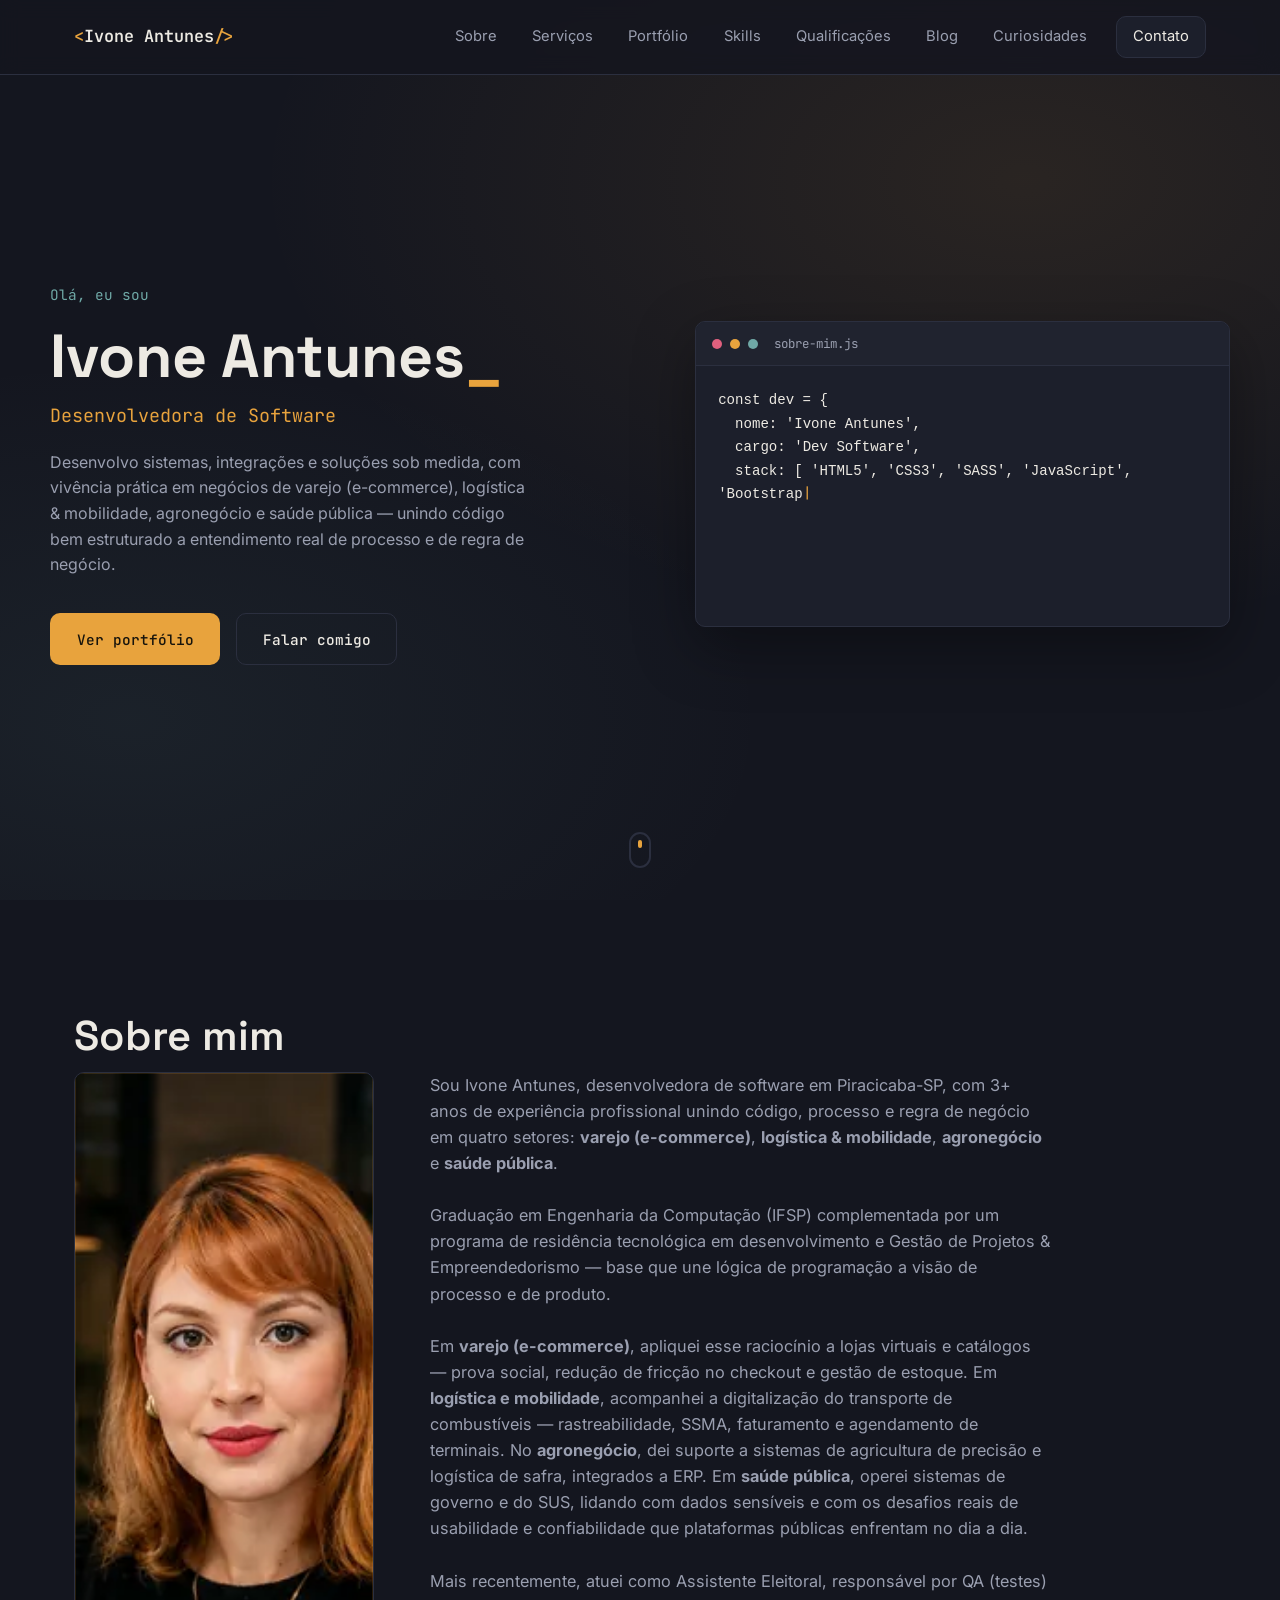
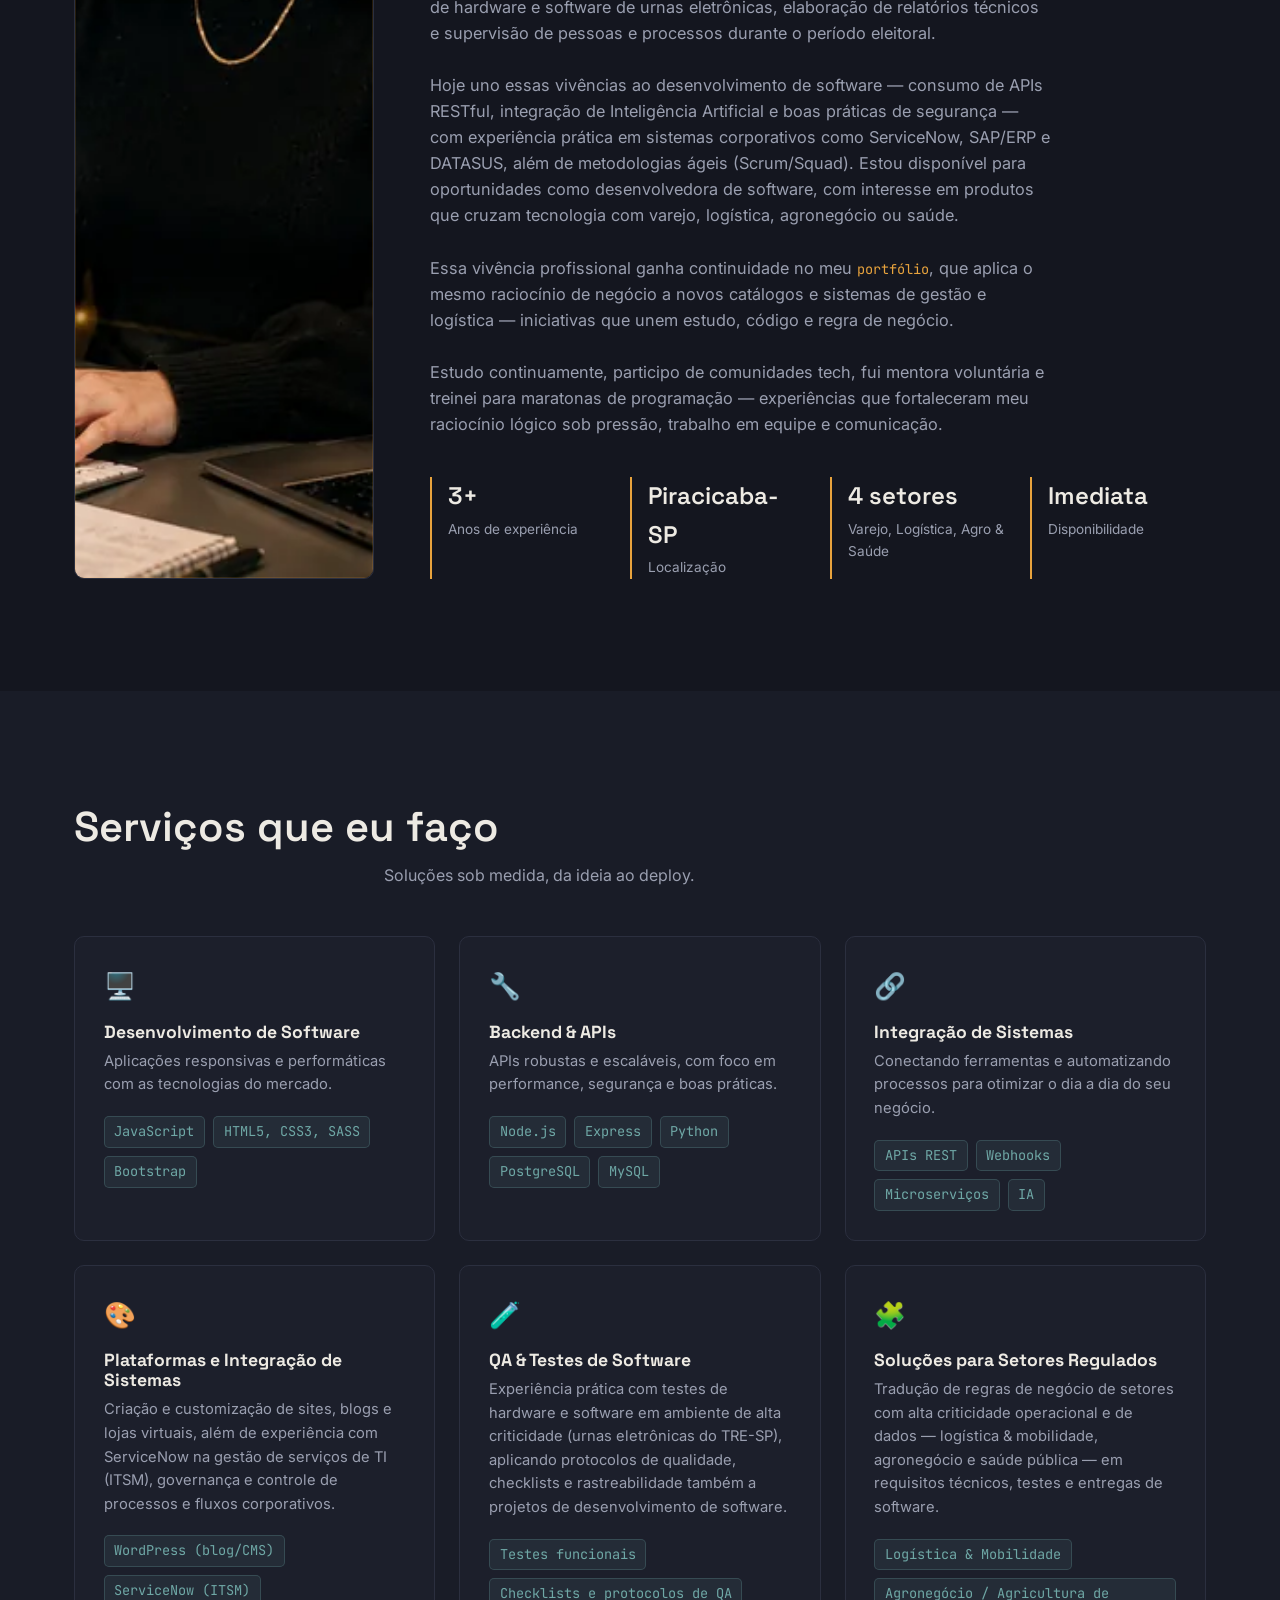
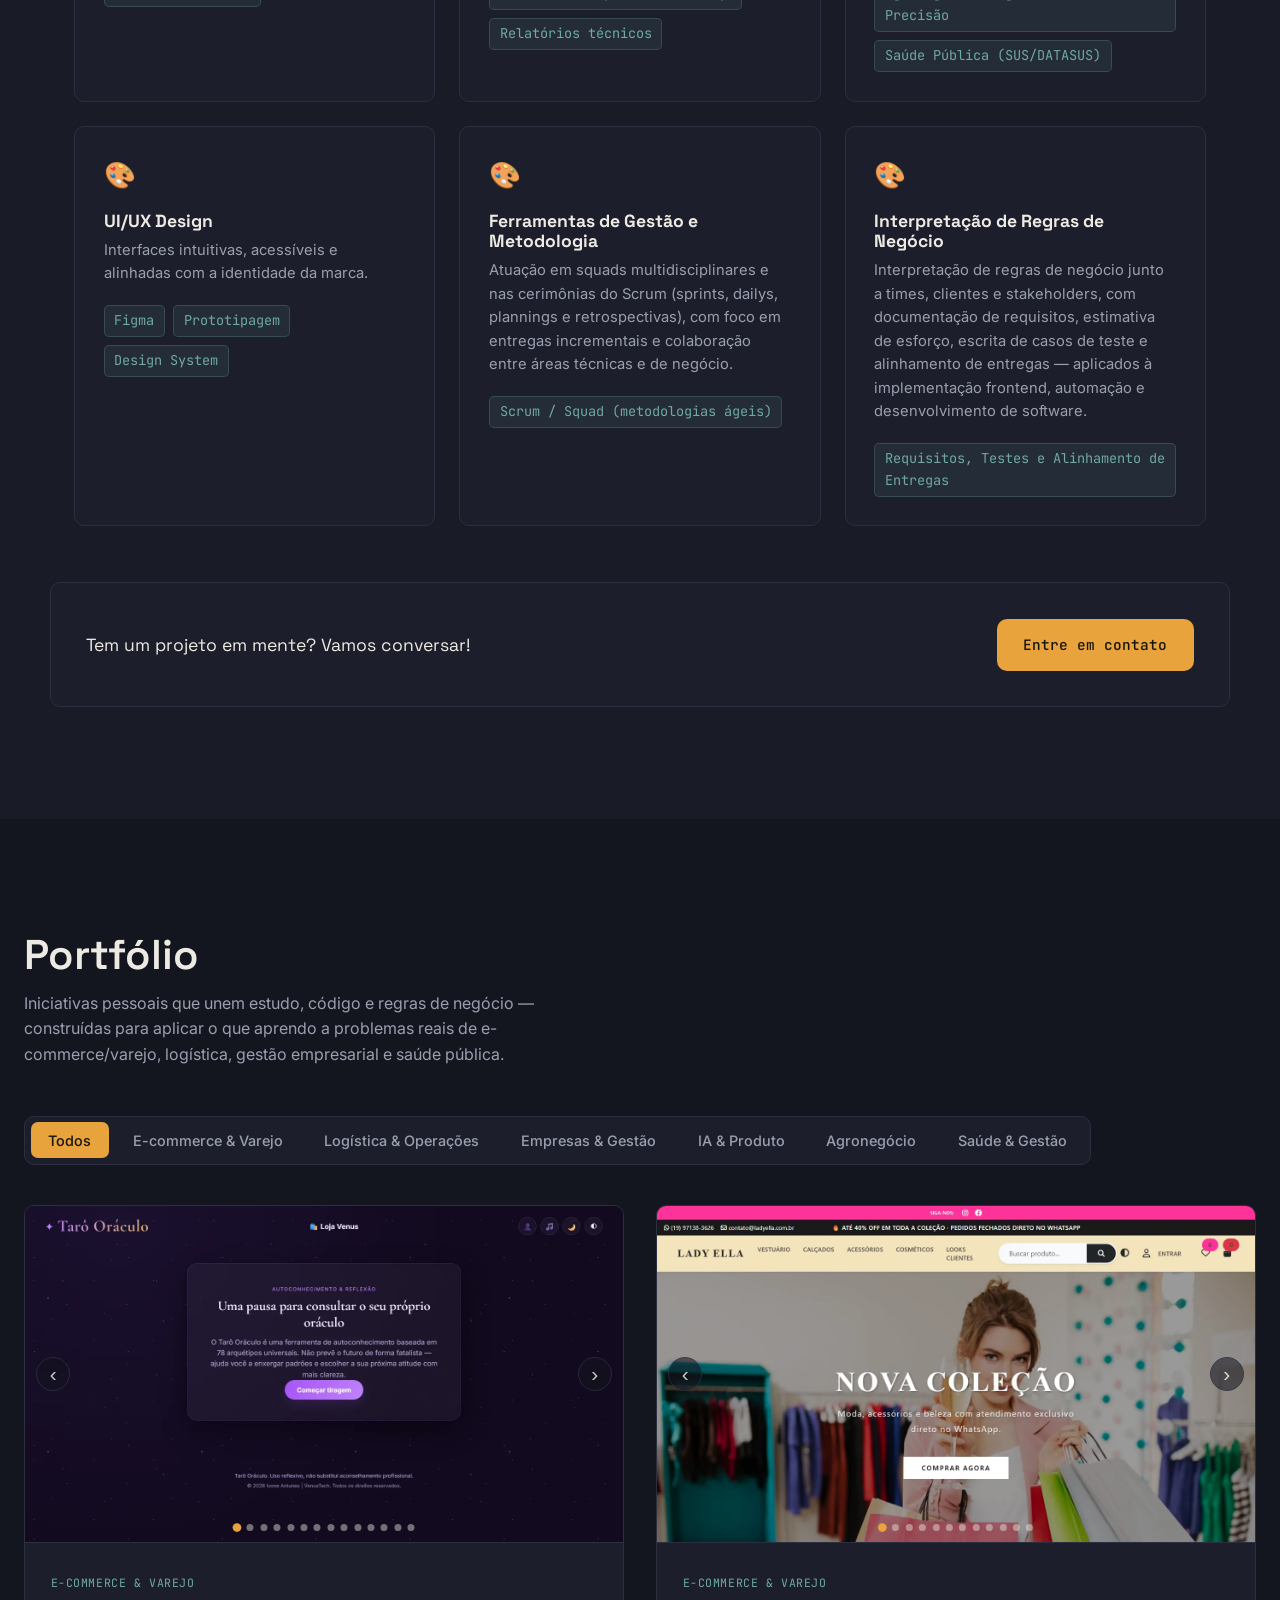
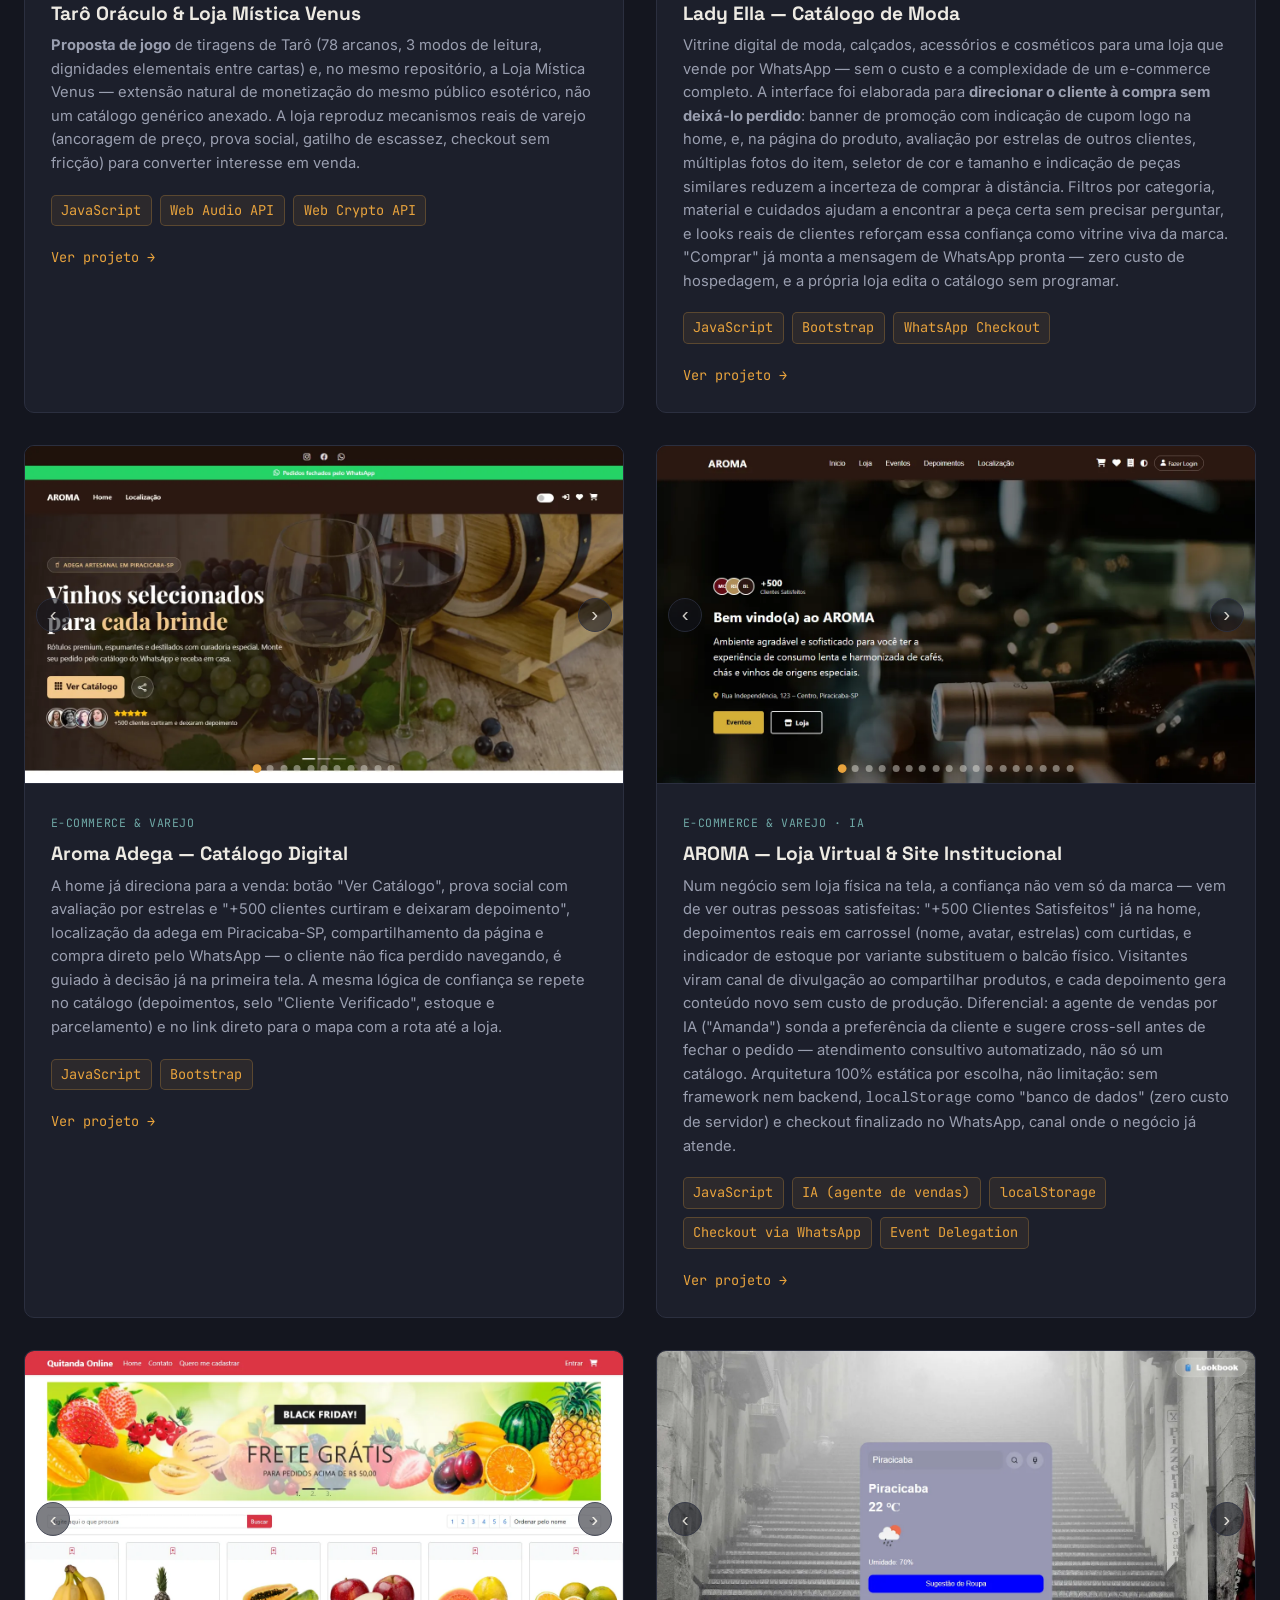
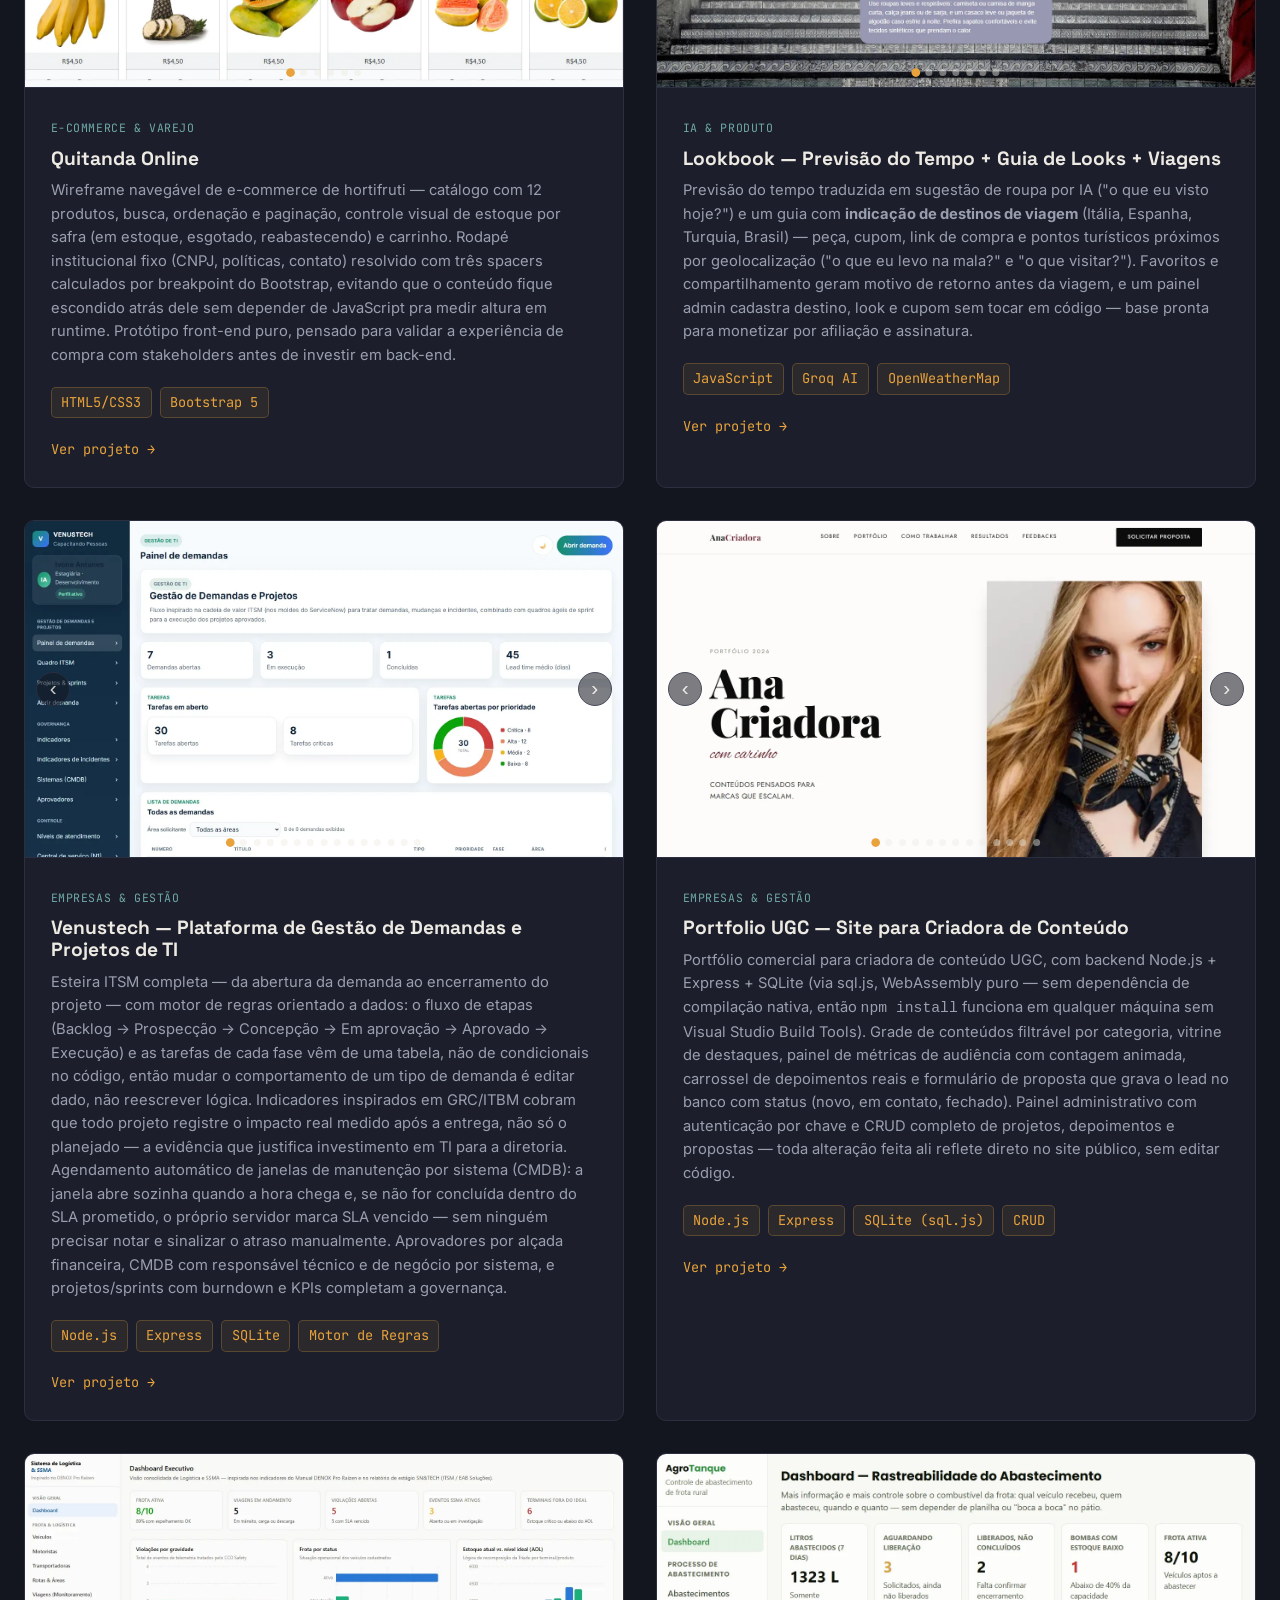
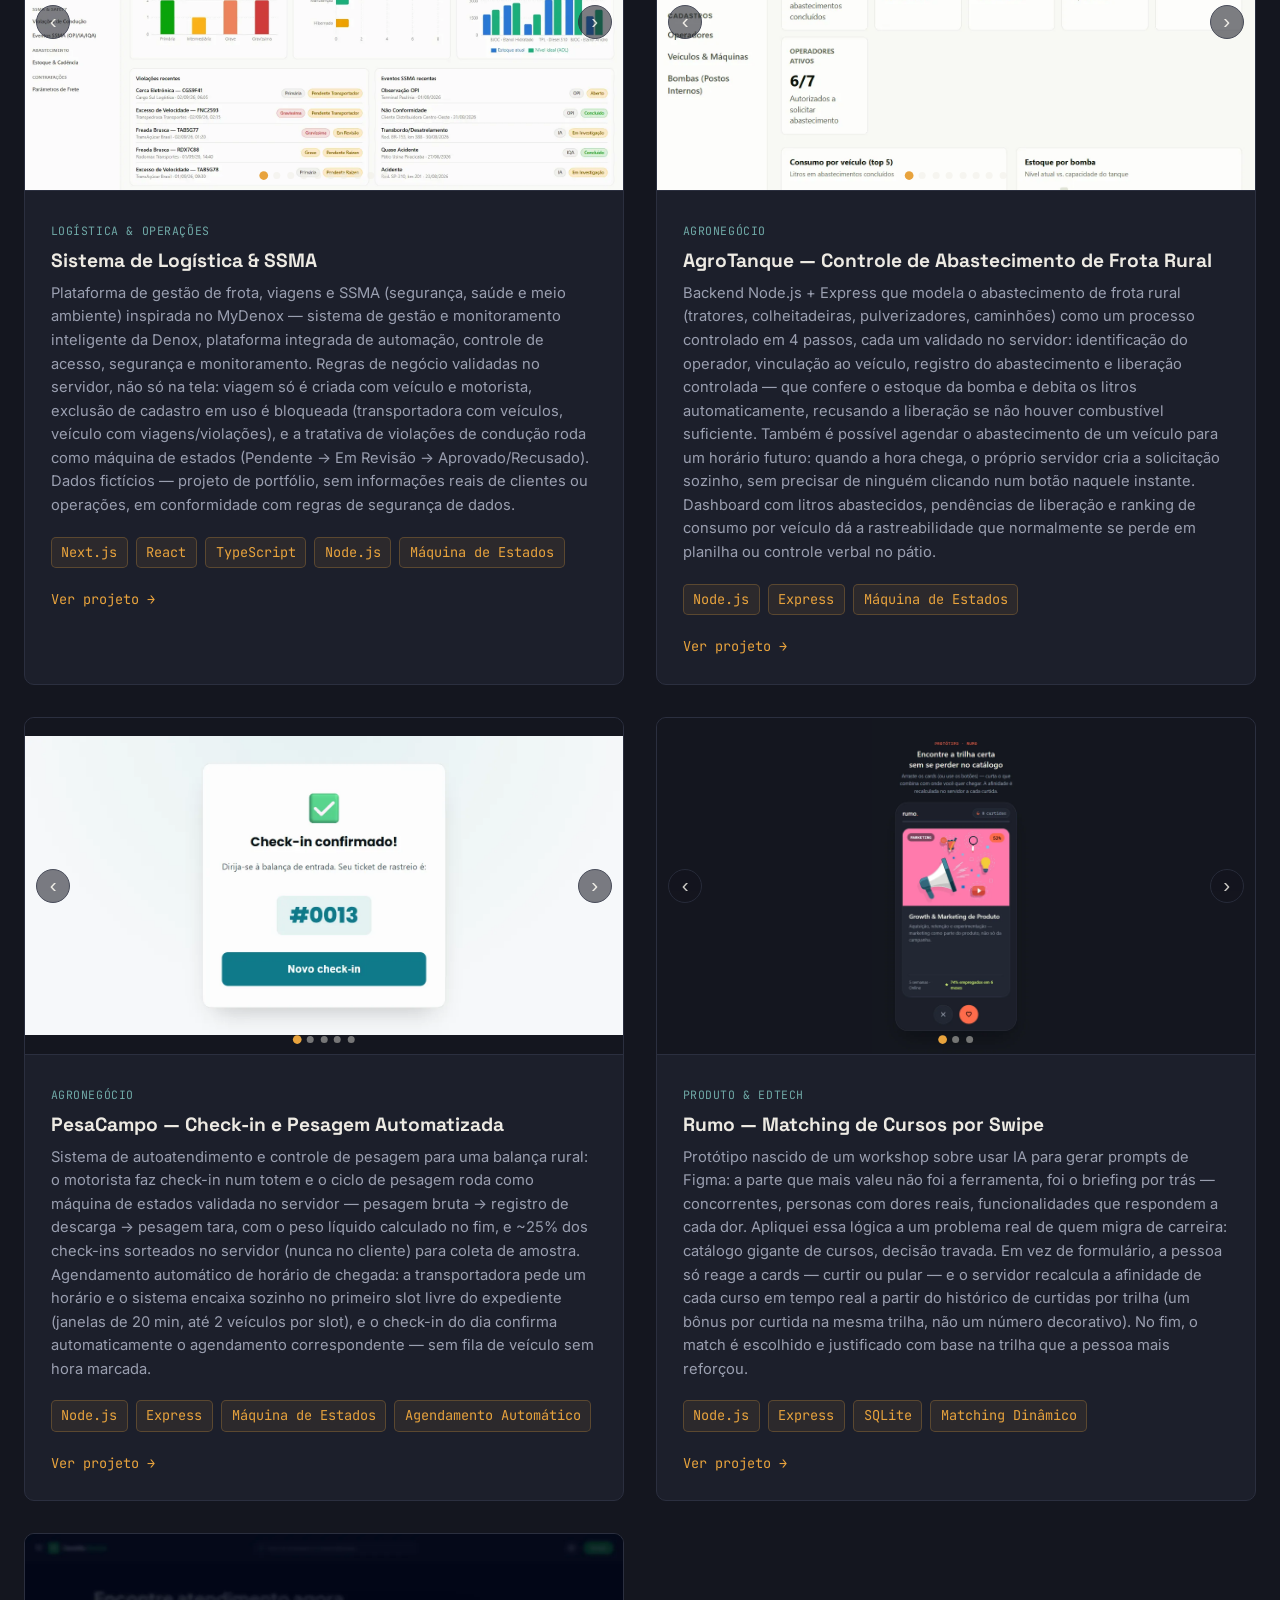
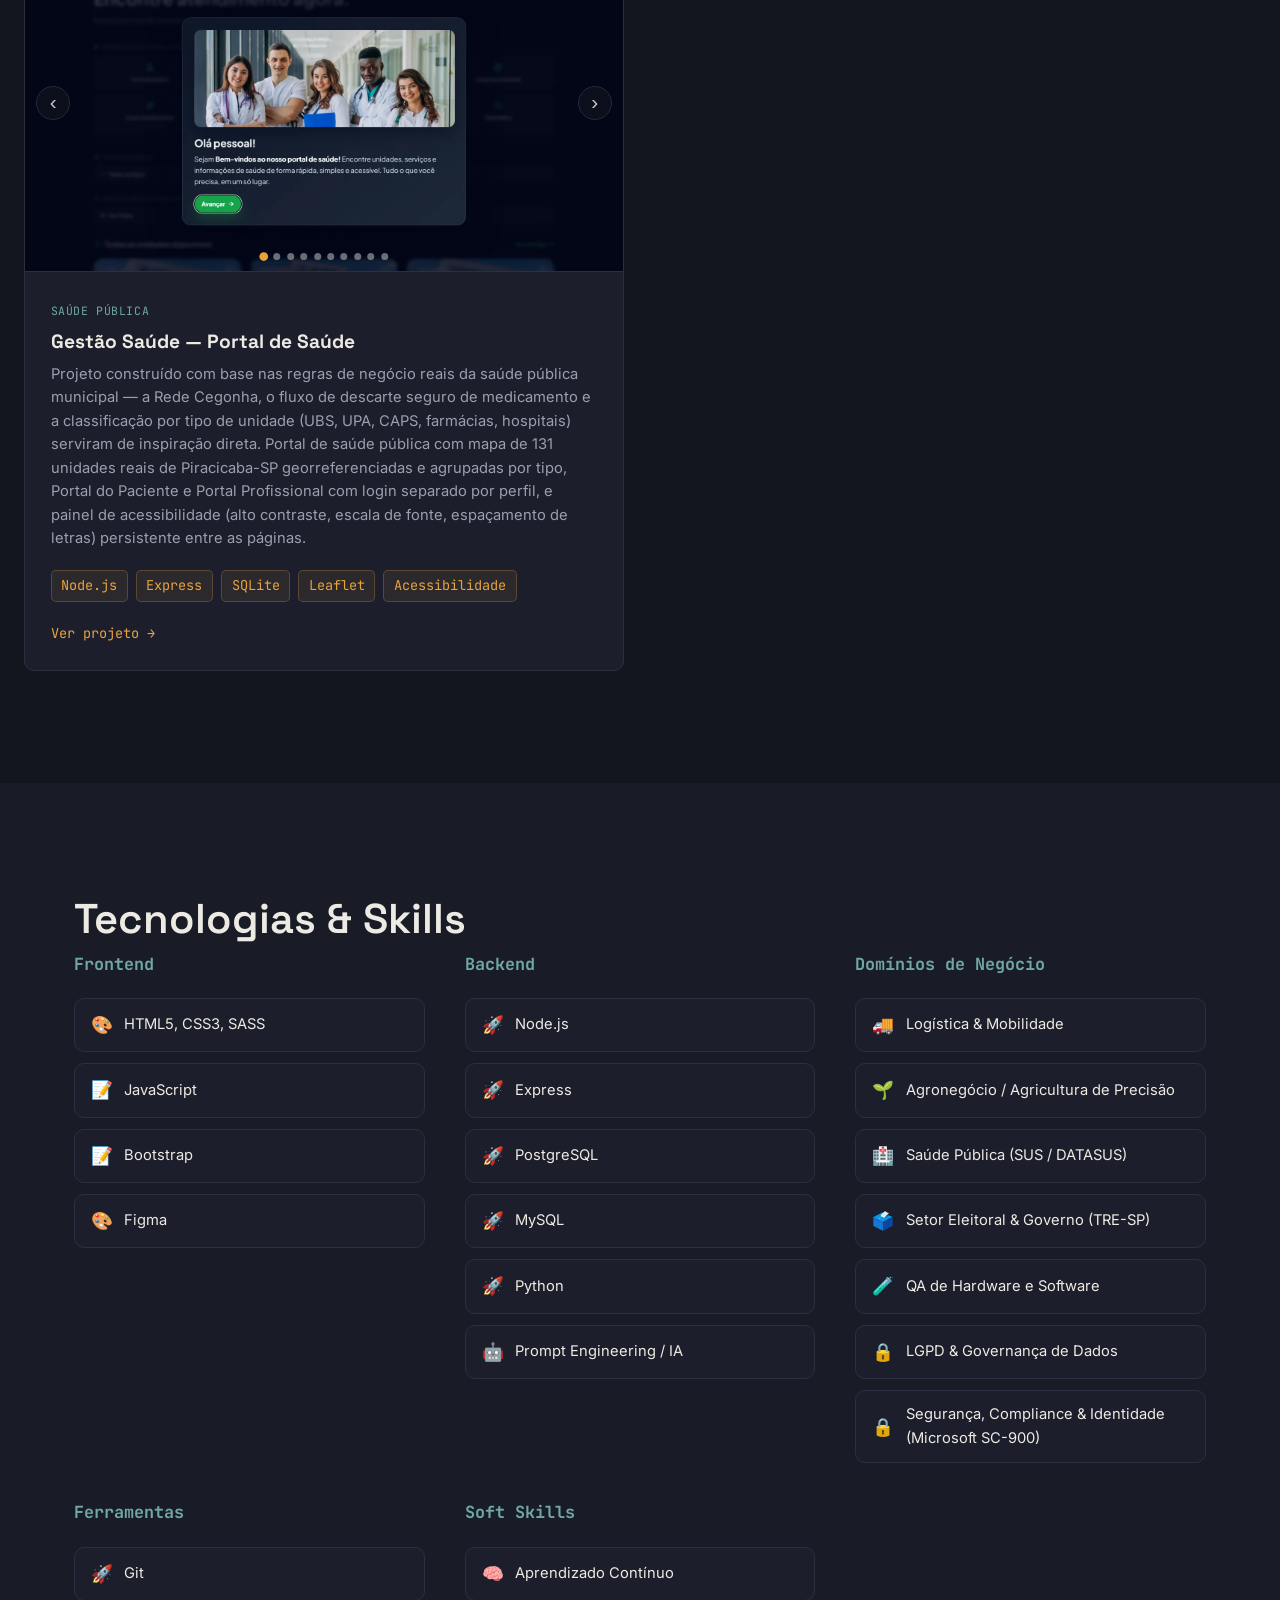
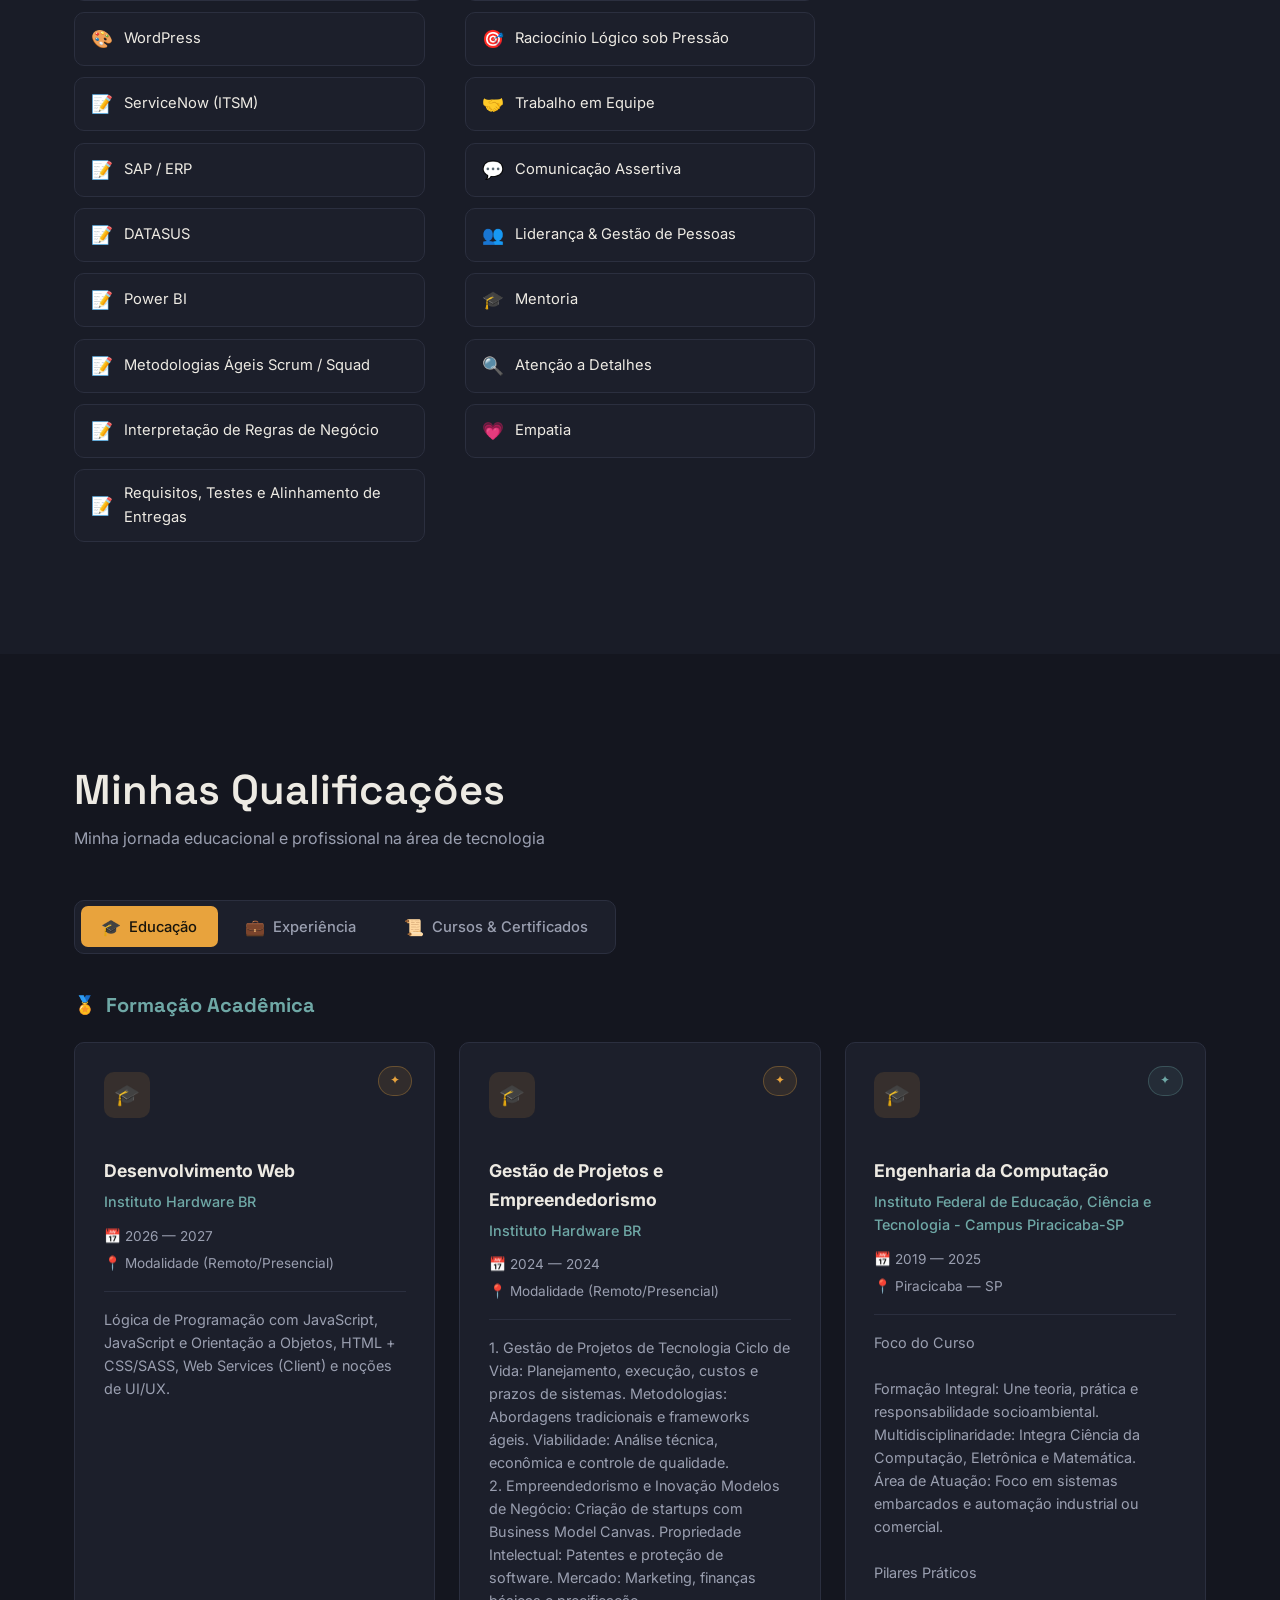
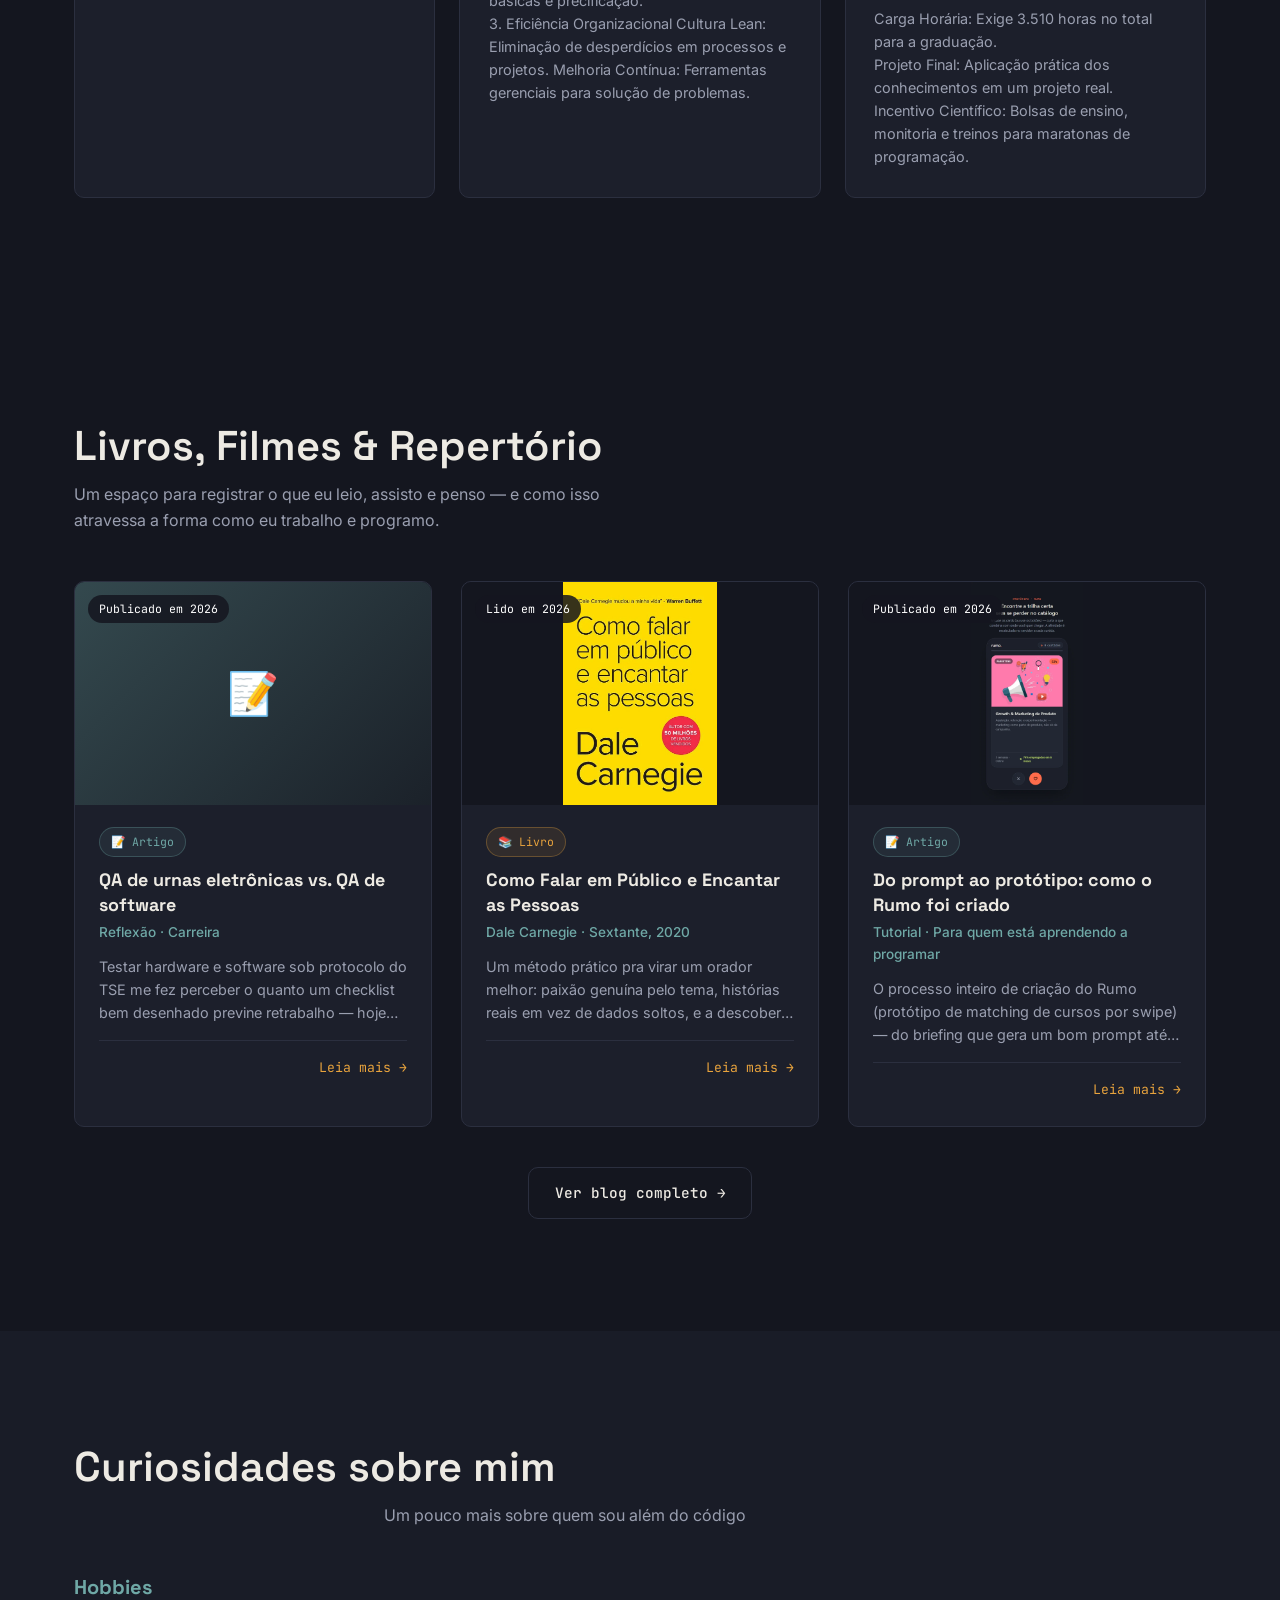
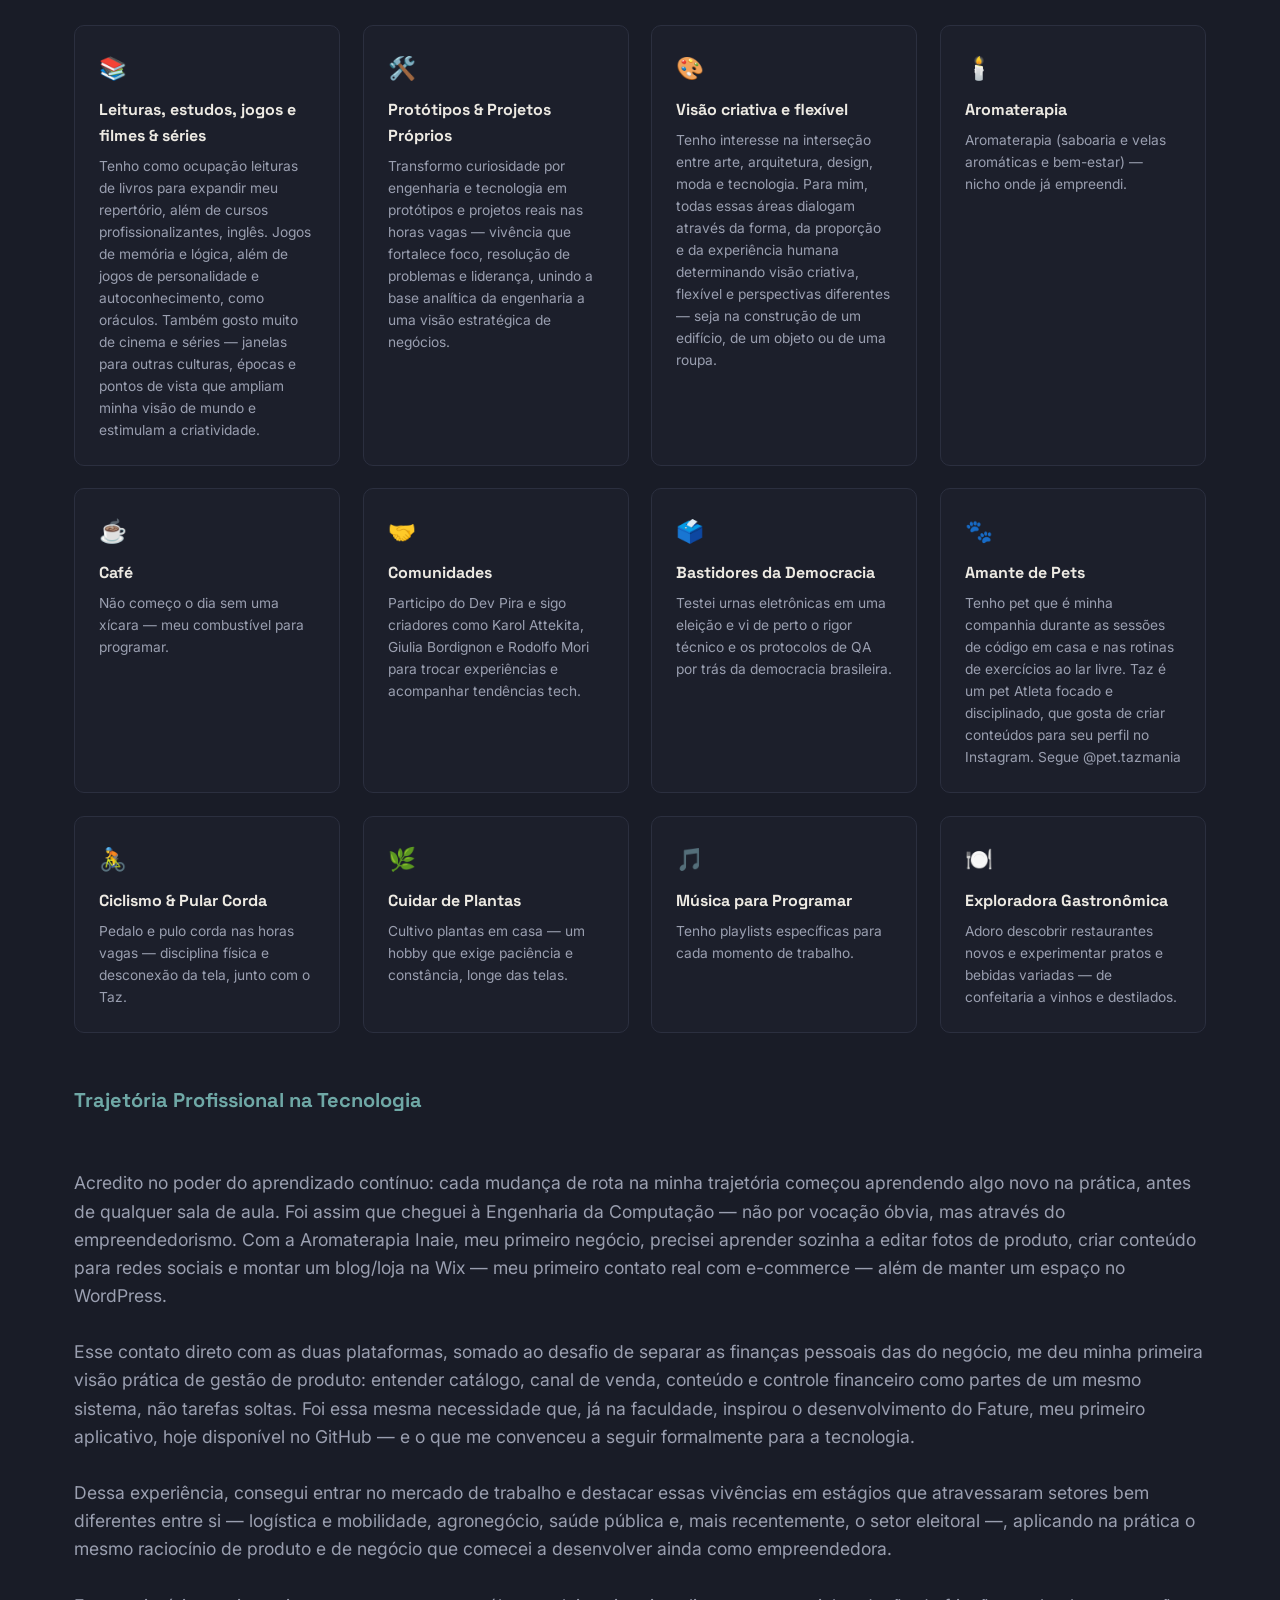
==== commit de770a7b: "Link each Experiência highlight to its matching portfolio project - Logística/SSMA (Raízen/Shell) ->" ====
--- a/index.html
+++ b/index.html
@@ -894,7 +894,7 @@
             segmentados de saúde coletiva, lidando diretamente com desafios de usabilidade, integração e confiabilidade de dados
             enfrentados pelos usuários finais.
           </p>
-          <blockquote class="quali-card__highlight">Vivência que aproximou minha migração para desenvolvimento de software: lidar com desafios de usabilidade, integração e confiabilidade de dados enfrentados pelos usuários finais reforçou a leitura de indicadores e o uso de dados para embasar decisões — competências aplicáveis à construção de dashboards e ferramentas orientadas a dados.</blockquote>
+          <blockquote class="quali-card__highlight">Vivência que aproximou minha migração para desenvolvimento de software — inspirando o projeto próprio Gestão Saúde — Portal de Saúde: lidar com desafios de usabilidade, integração e confiabilidade de dados enfrentados pelos usuários finais reforçou a leitura de indicadores e o uso de dados para embasar decisões, competências aplicáveis à construção de dashboards e ferramentas orientadas a dados.</blockquote>
           <h5 class="quali-card__subtitle">Principais responsabilidades</h5>
           <ul class="quali-card__list">
             <li>Operação de sistemas do DATASUS identificando pontos de fricção no uso pelos municípios</li>
@@ -930,7 +930,7 @@
             Atuei na divisão EAB (Etanol, Açúcar e Bioenergia) da Raízen, atendendo às áreas de Agrícola, Indústria e SSMA, no
             time de TI fazendo interface com times de negócio e fornecedores.
           </p>
-          <blockquote class="quali-card__highlight">Vivência no agronegócio (EAB) que inspirou projetos próprios como AgroTanque e PesaCampo — logística, ERP, SSMA, faturamento, suprimento mobile, geolocalização e drones — consolidando a transição para desenvolvimento de software, com familiaridade prática no ciclo requisição-lógica-resposta que fundamenta o consumo e desenvolvimento de APIs.</blockquote>
+          <blockquote class="quali-card__highlight">Vivência no agronegócio (EAB) que inspirou projetos próprios como AgroTanque, PesaCampo e Venustech — Plataforma de Gestão de Demandas e Projetos de TI — nos departamentos de logística, ERP/ITSM, SSMA, faturamento, suprimento mobile, geolocalização territorial e rastreio de frotas e drones, consolidando a transição para desenvolvimento de software, com familiaridade prática no ciclo requisição-lógica-resposta que fundamenta o consumo e desenvolvimento de APIs.</blockquote>
           <h5 class="quali-card__subtitle">Principais responsabilidades</h5>
           <ul class="quali-card__list">
             <li>Gestão de demandas e projetos com metodologias ágeis e tradicionais (Scrum, Kanban, Lean, PMBOK, Waterfall)</li>
@@ -968,7 +968,7 @@
             de SSMA, mobilidade, rastreabilidade, estoque e Supply Chain Management (Raízen/Shell), com foco em segurança no
             transporte de produtos inflamáveis, precificação de frete e controle de distribuição e faturamento.
           </p>
-          <blockquote class="quali-card__highlight">Vivência que aproximou regras de negócio de logística, automação e integração de sistemas corporativos do desenvolvimento de software: reforçou a capacidade analítica na leitura de indicadores e o uso de dados para embasar decisões — competências aplicáveis à construção de dashboards e ferramentas orientadas a dados.</blockquote>
+          <blockquote class="quali-card__highlight">Vivência que aproximou regras de negócio de logística e distribuição, rastreamento de frota, automação de processos ("agendamento de frota") e integração de sistemas corporativos do desenvolvimento de software — inspirando o projeto próprio Sistema de Logística &amp; SSMA: reforçou a capacidade analítica na leitura de indicadores e o uso de dados para embasar decisões, competências aplicáveis à construção de dashboards e ferramentas orientadas a dados.</blockquote>
           <h5 class="quali-card__subtitle">Principais responsabilidades</h5>
           <ul class="quali-card__list">
             <li>Integração entre ERP de estoque de combustíveis, sistemas de logística, faturamento e SSMA, com envio via API dos dados de monitoramento (Denox) ao ERP/SAP para atualização automática de estoque, faturamento e emissão de CT-e/NF-e</li>
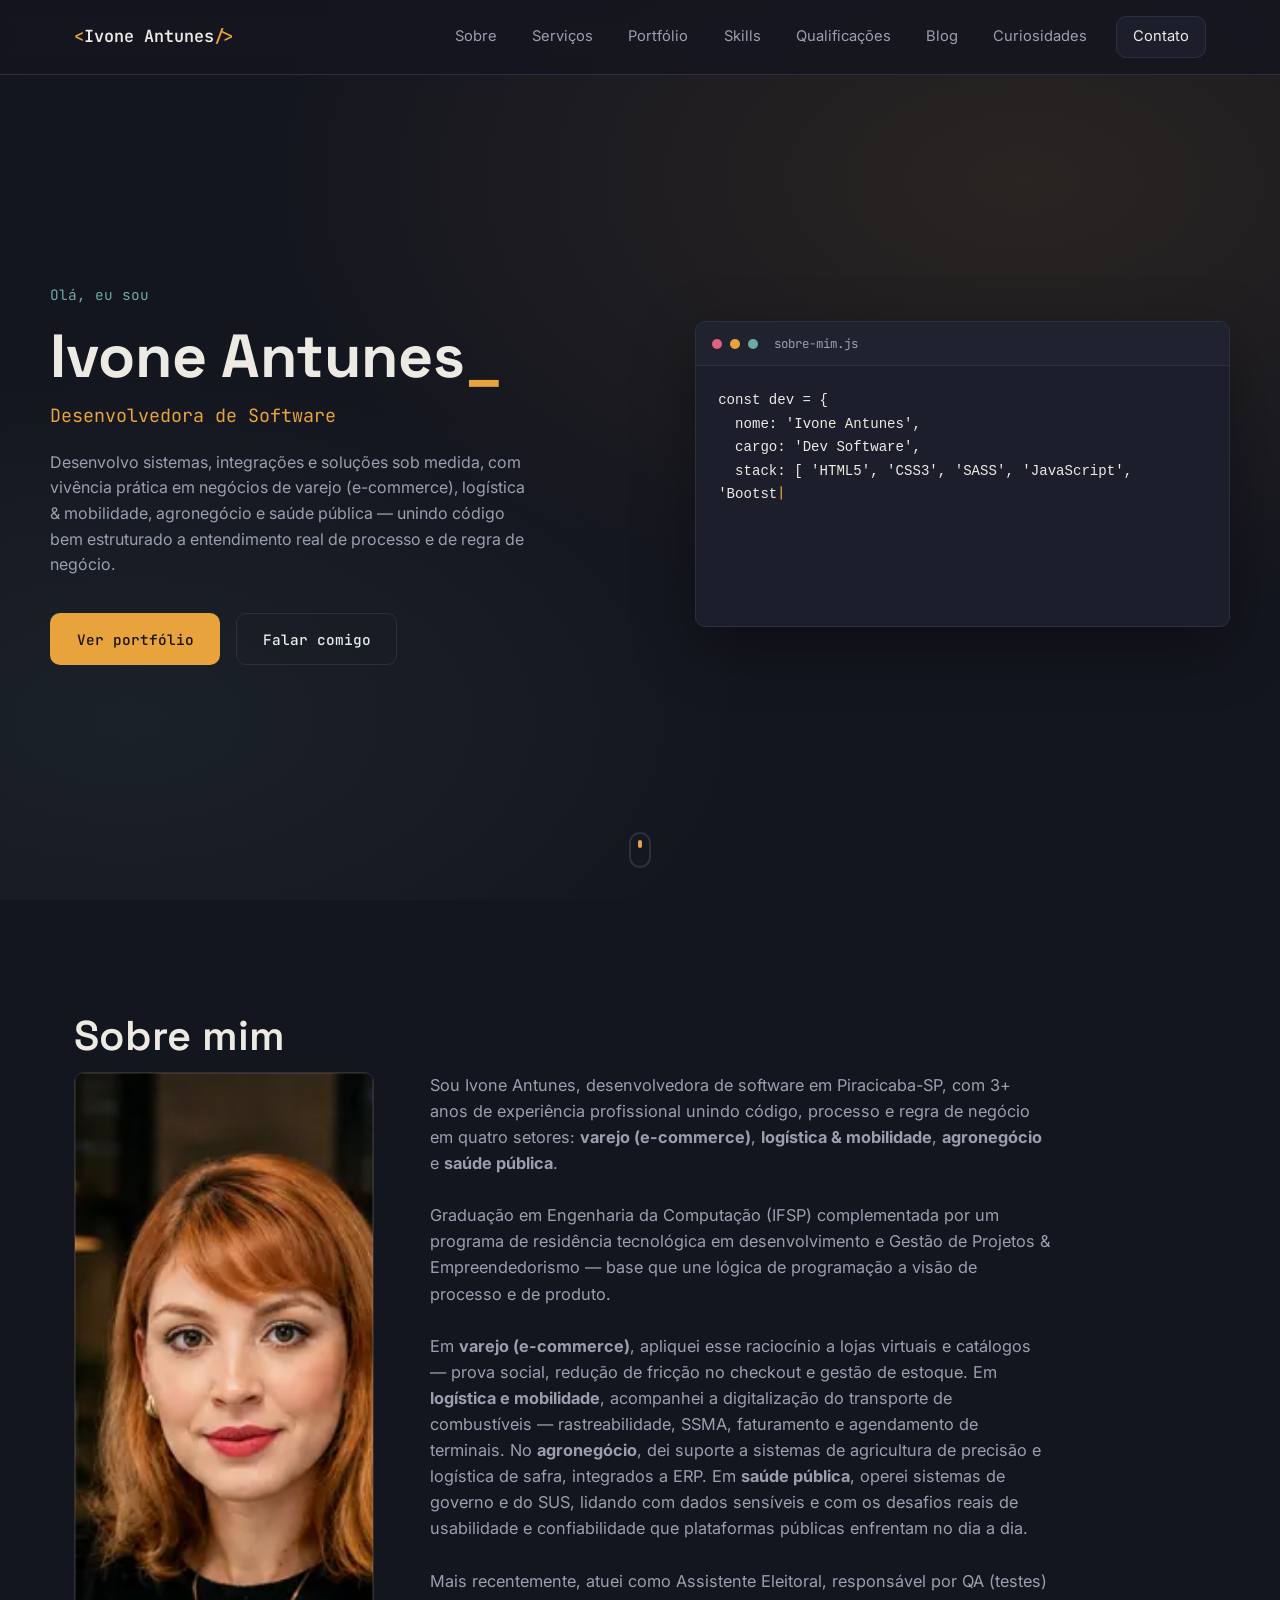
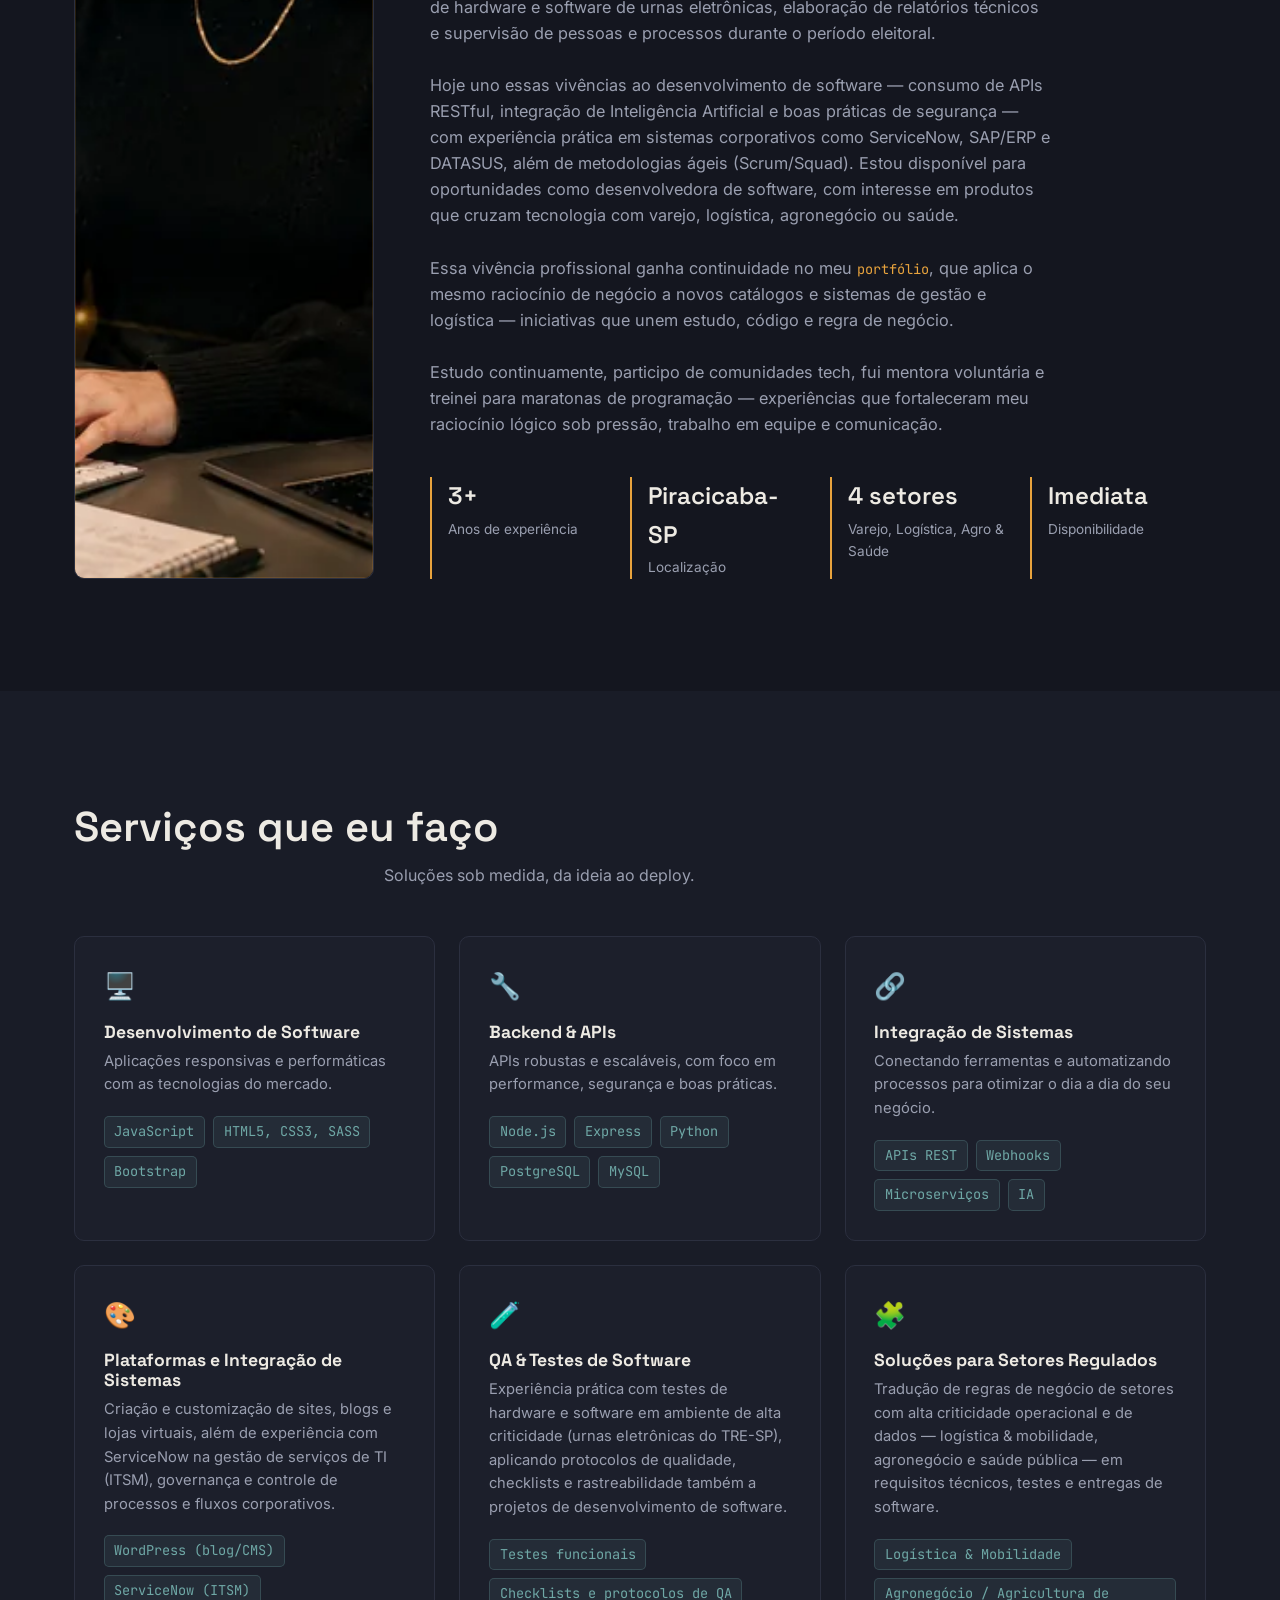
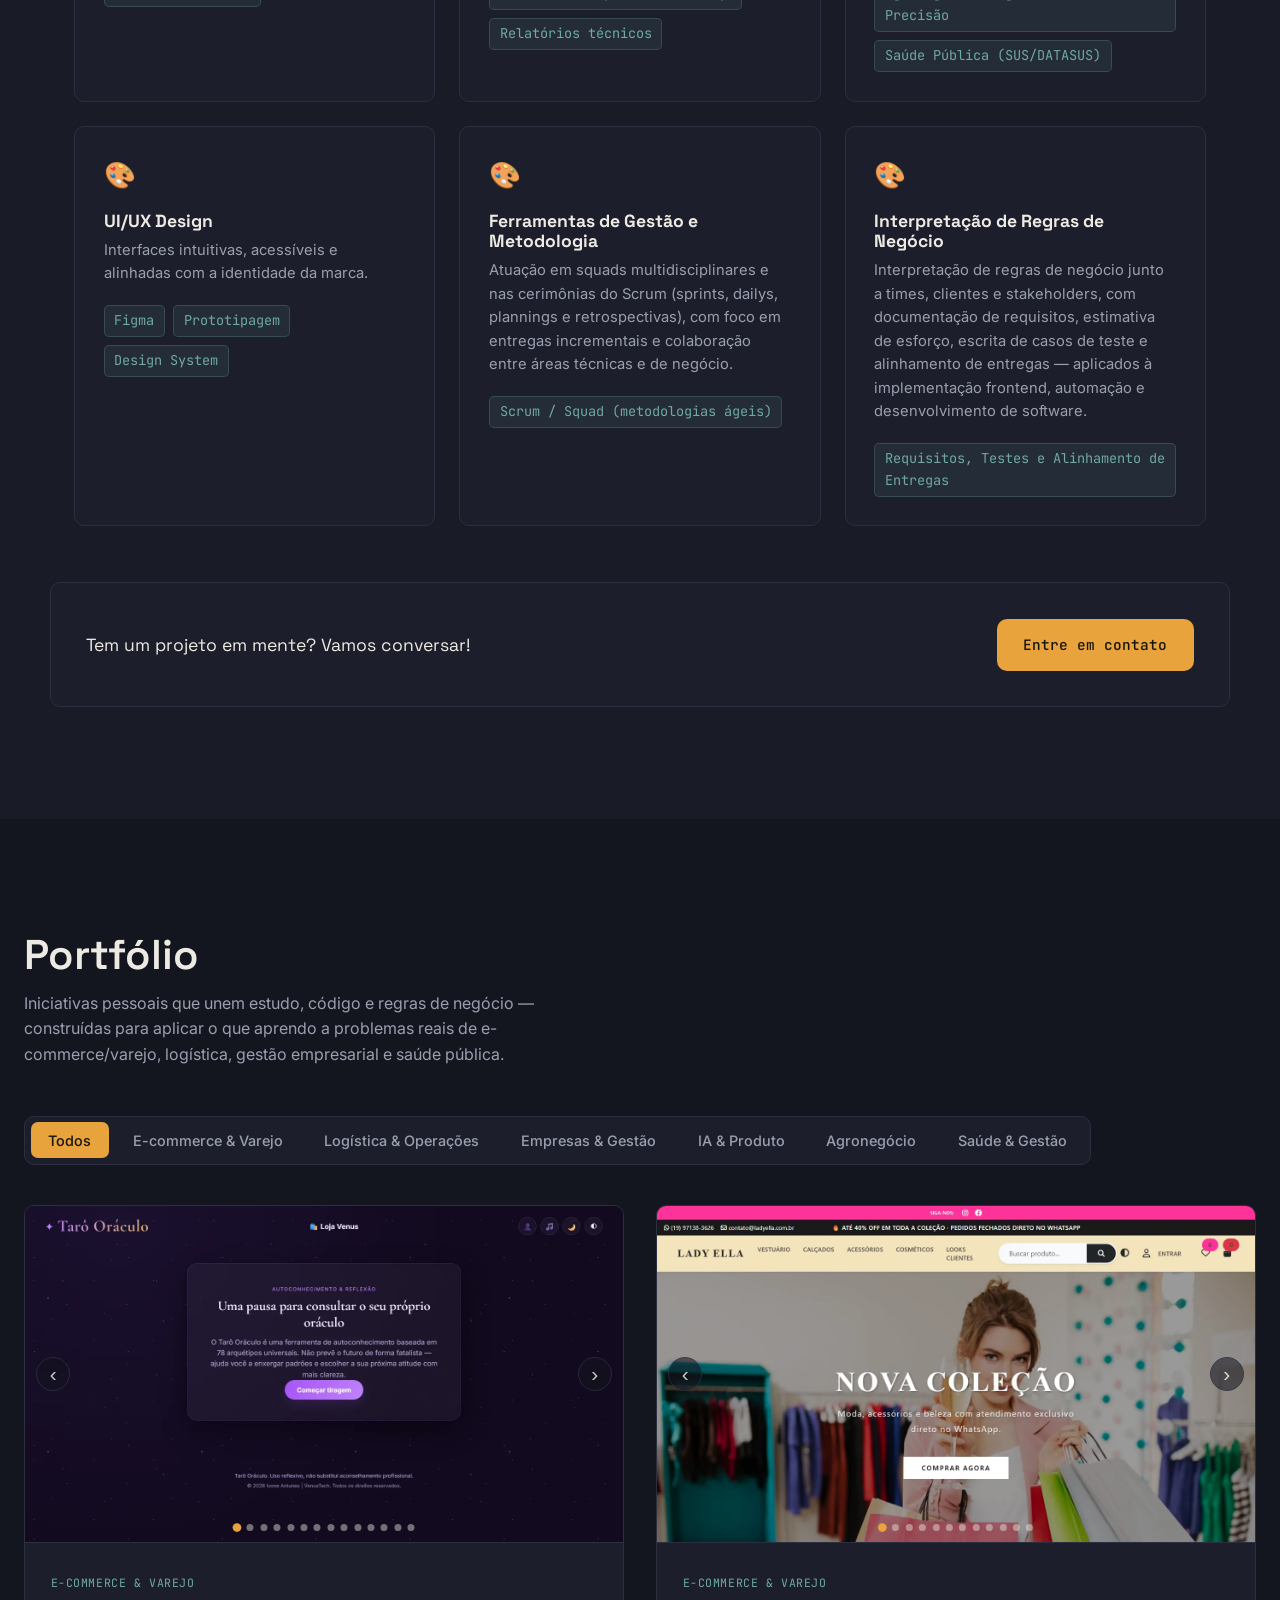
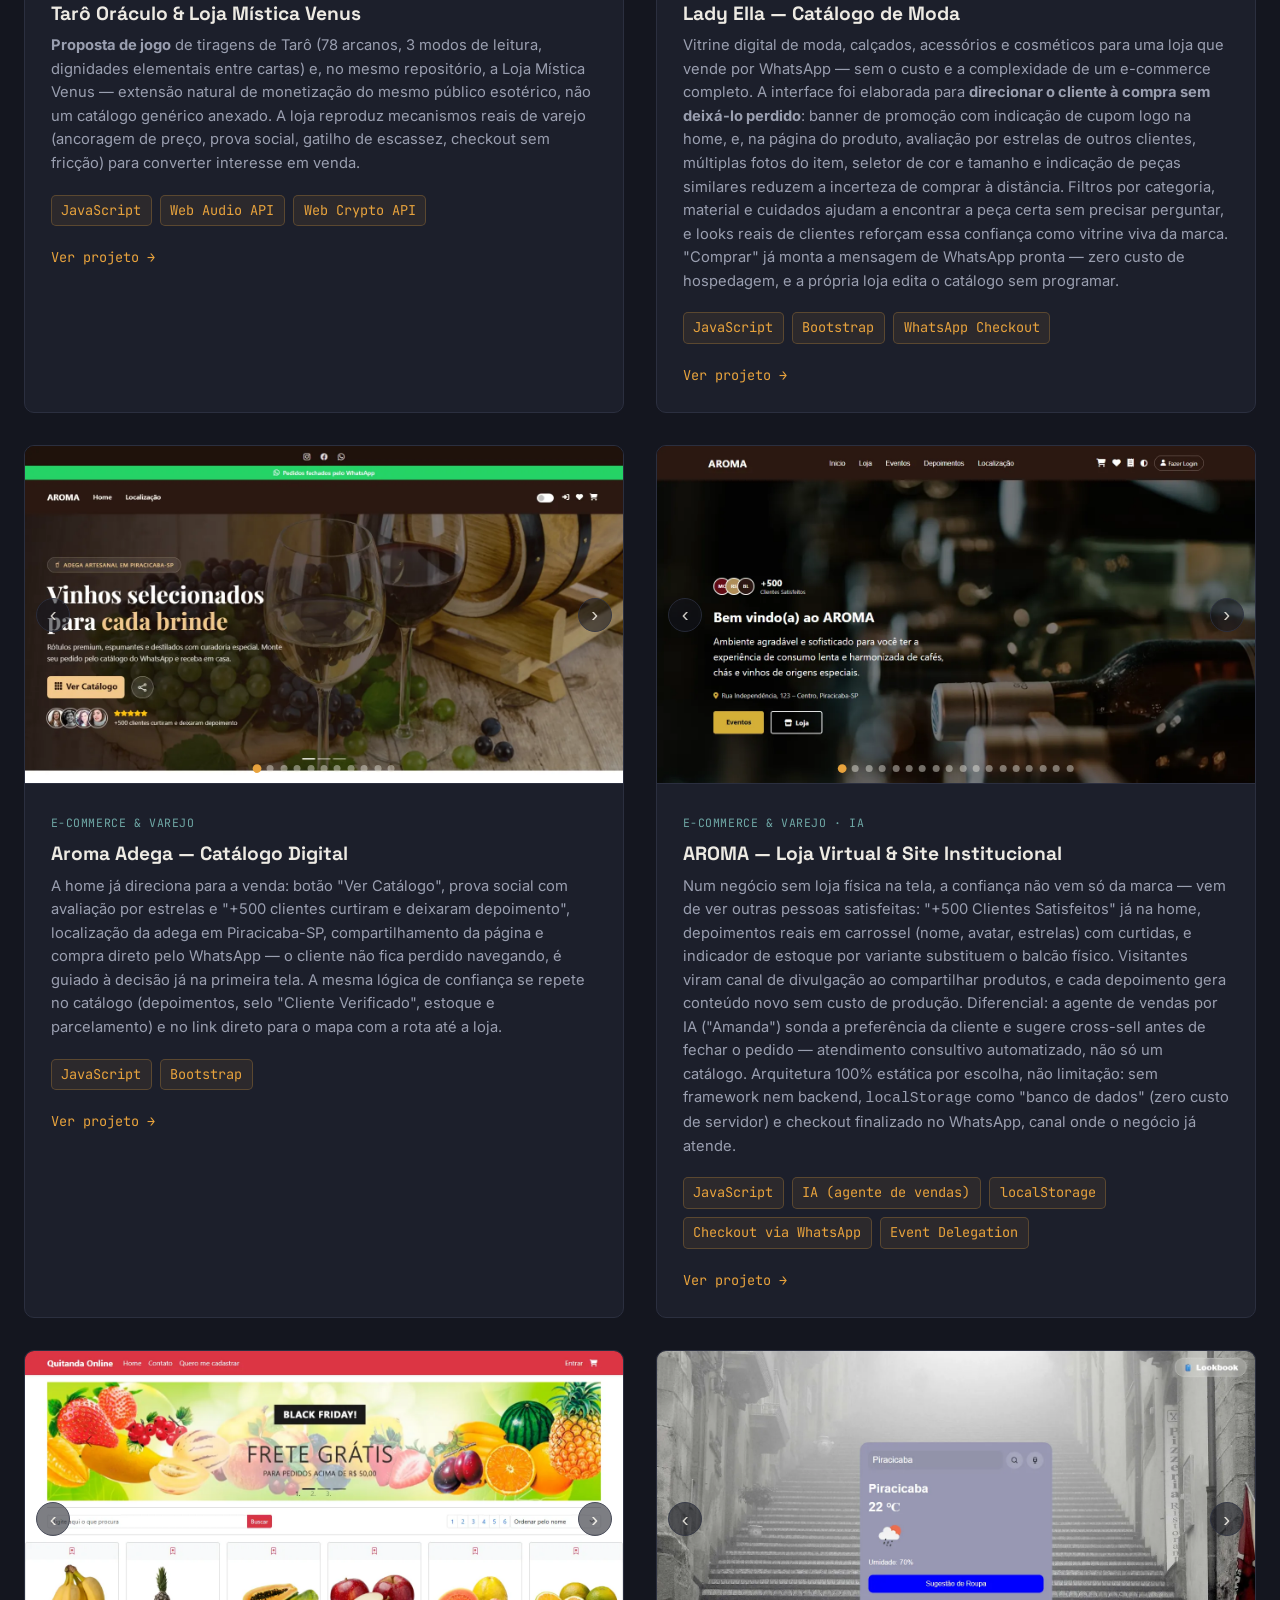
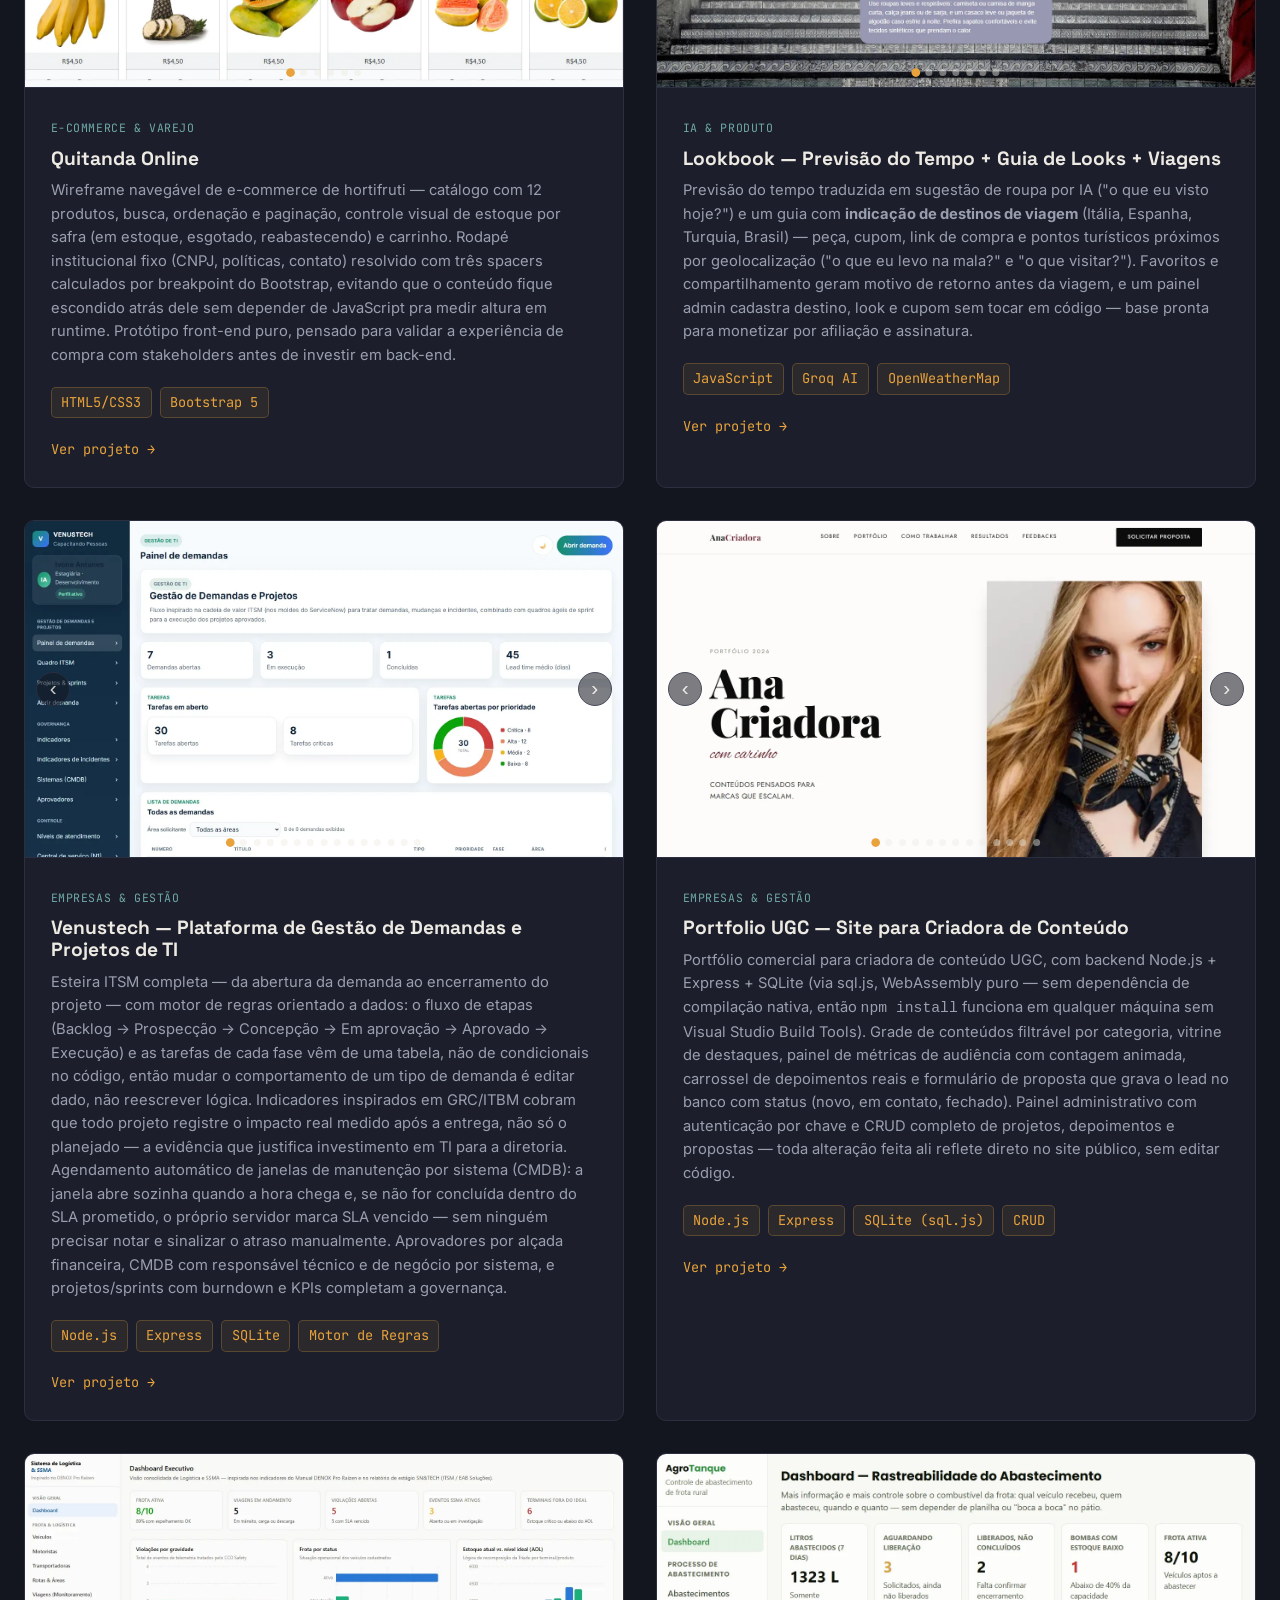
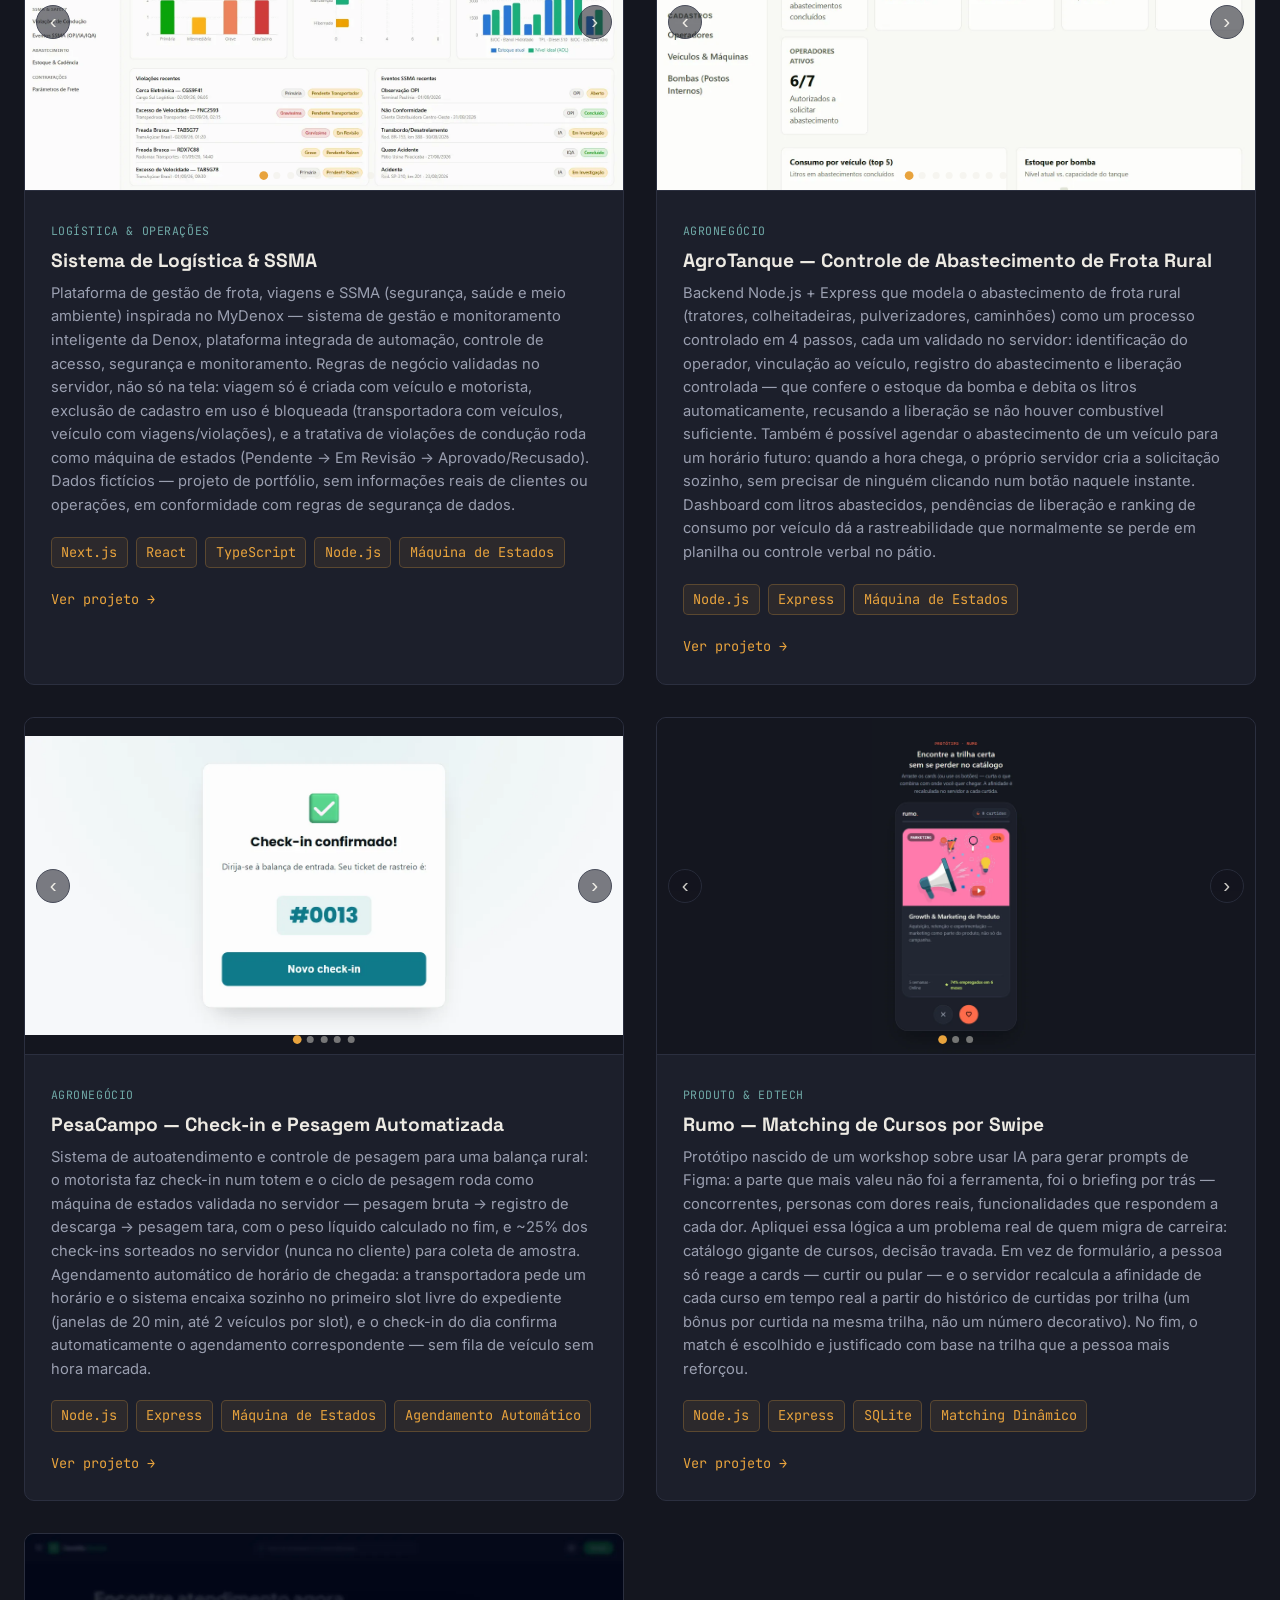
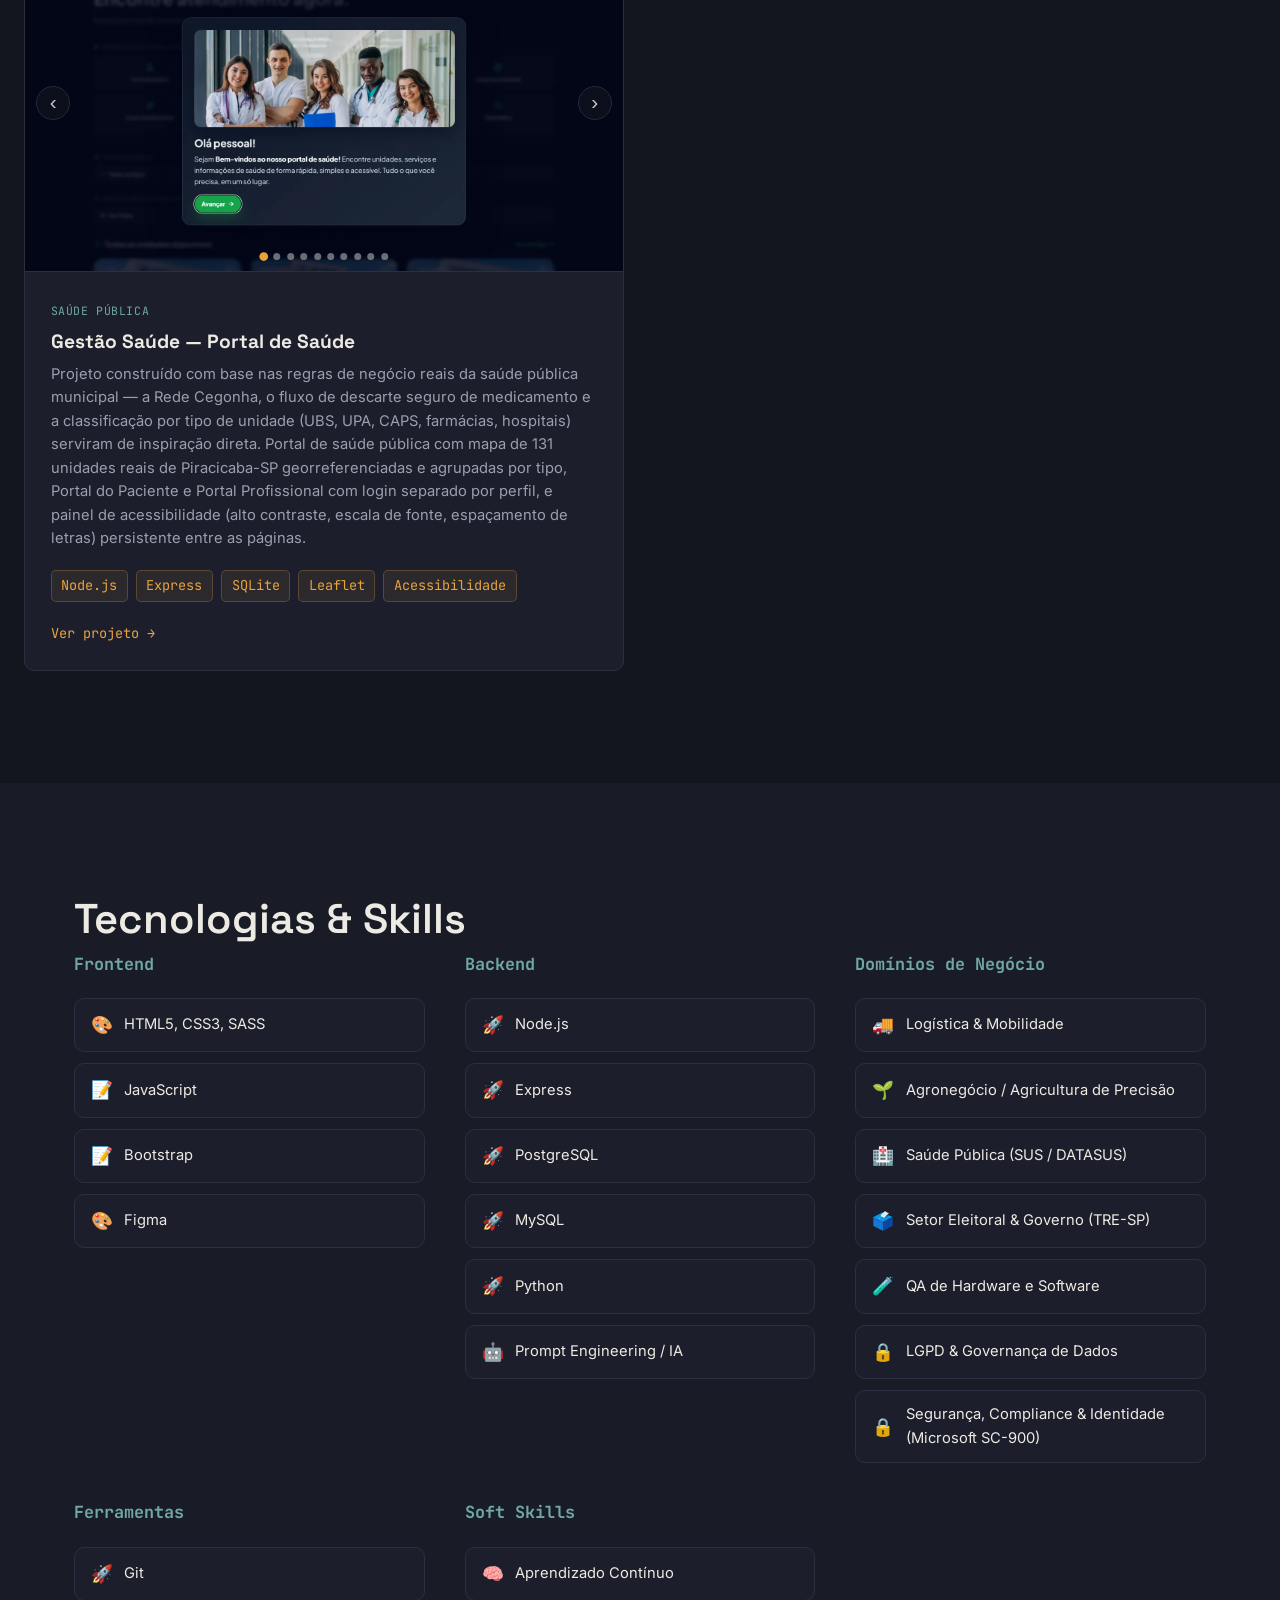
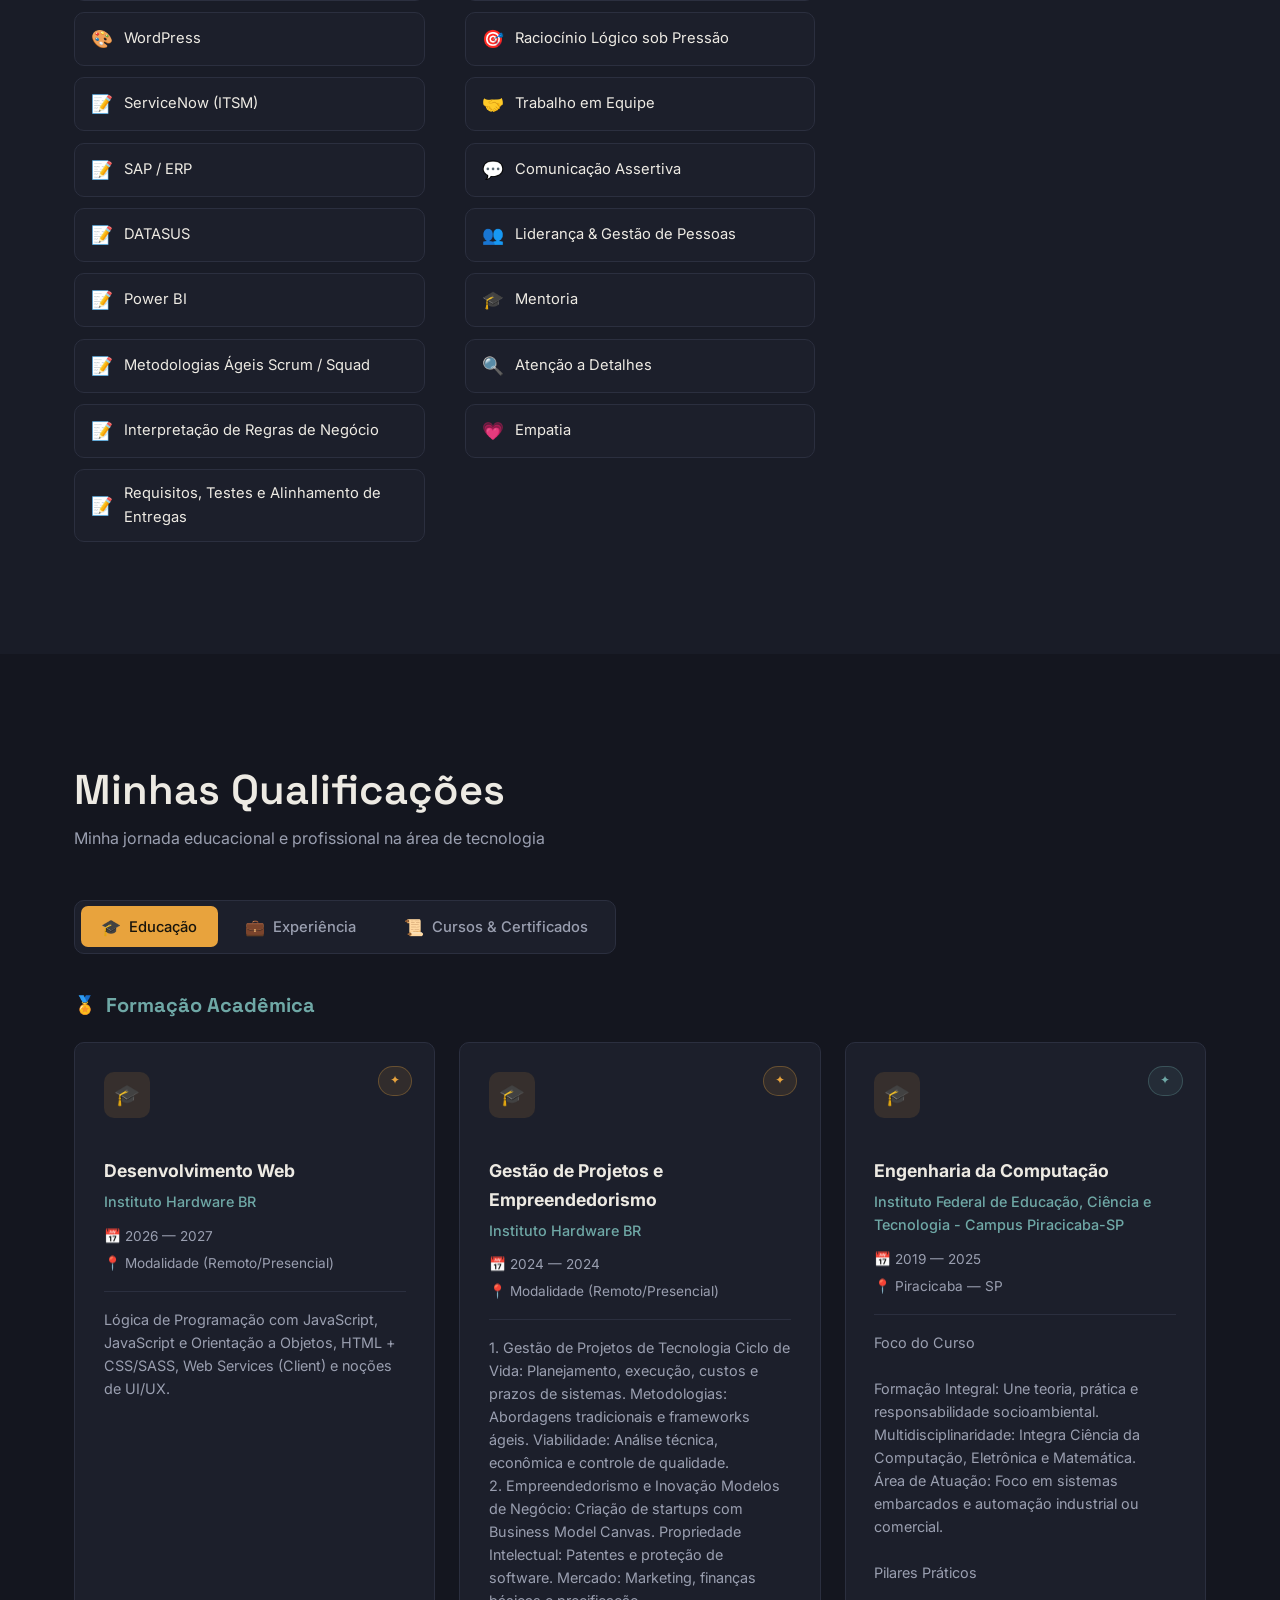
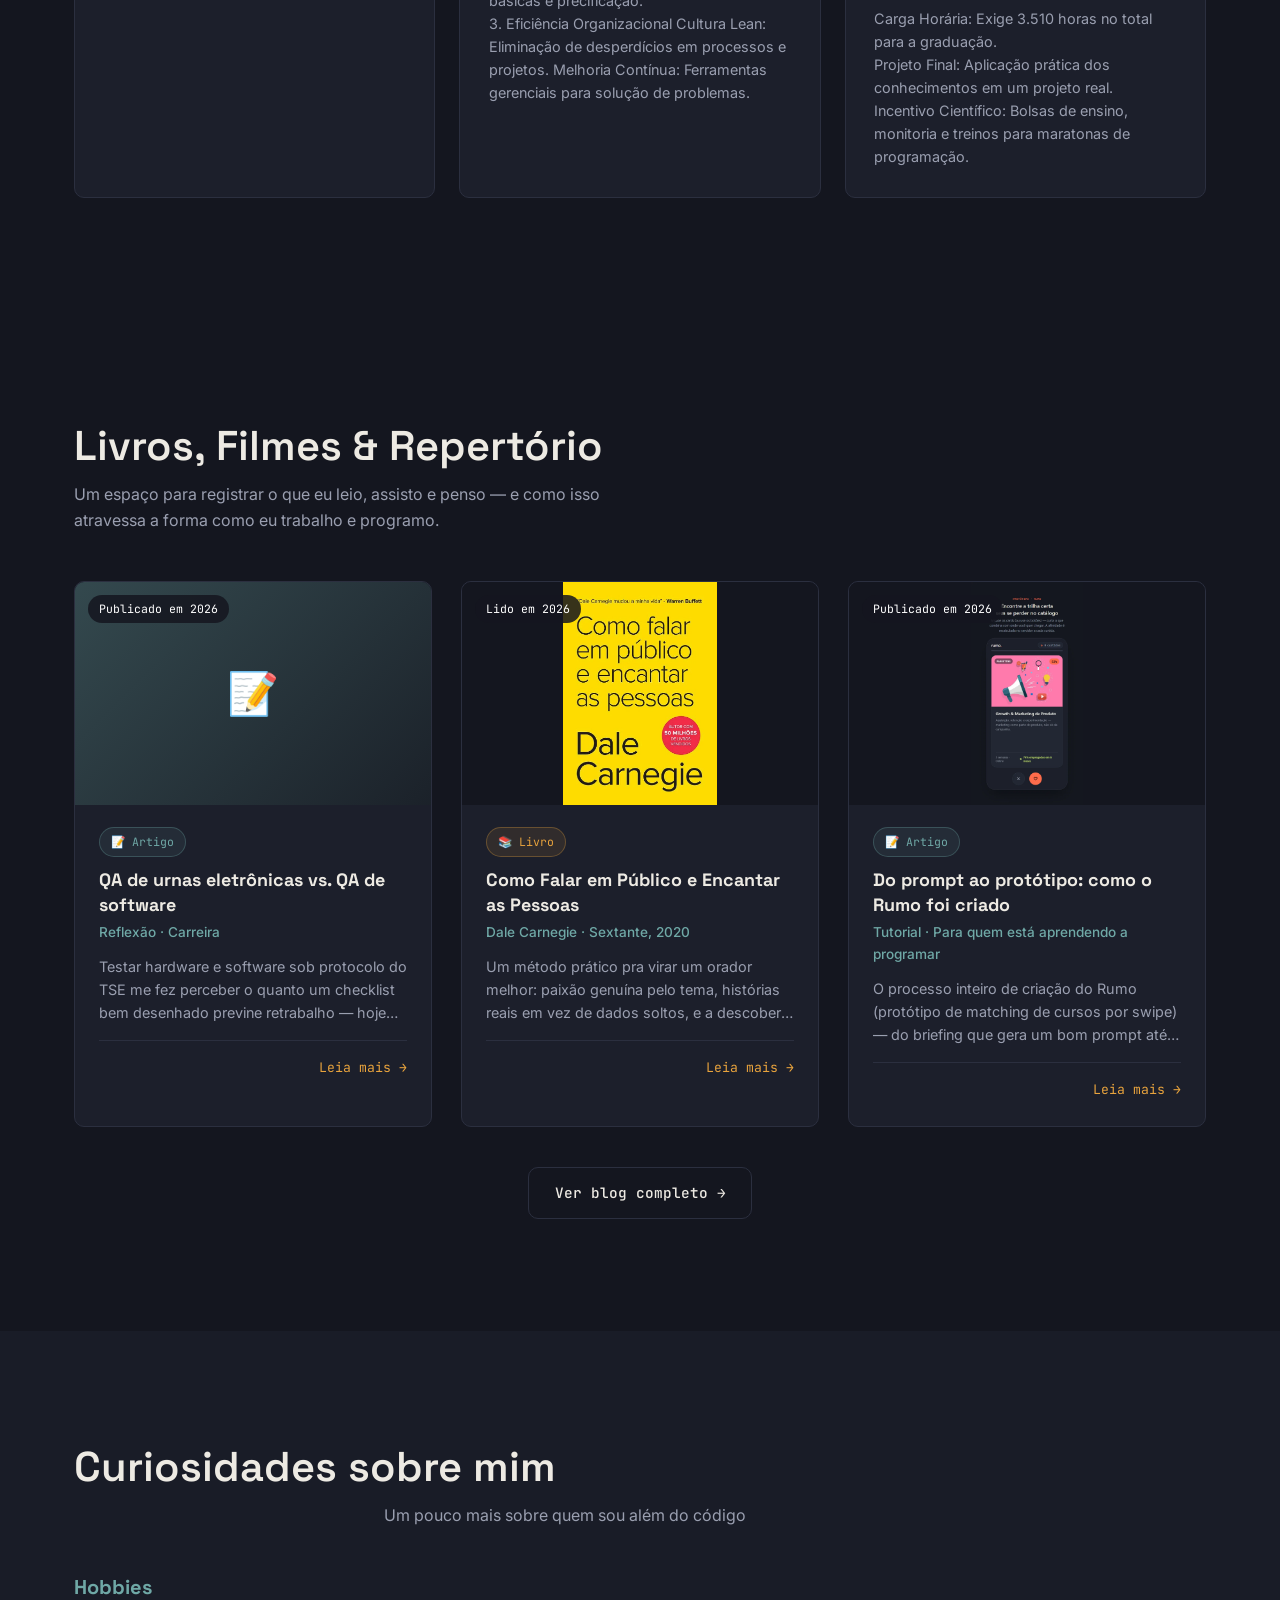
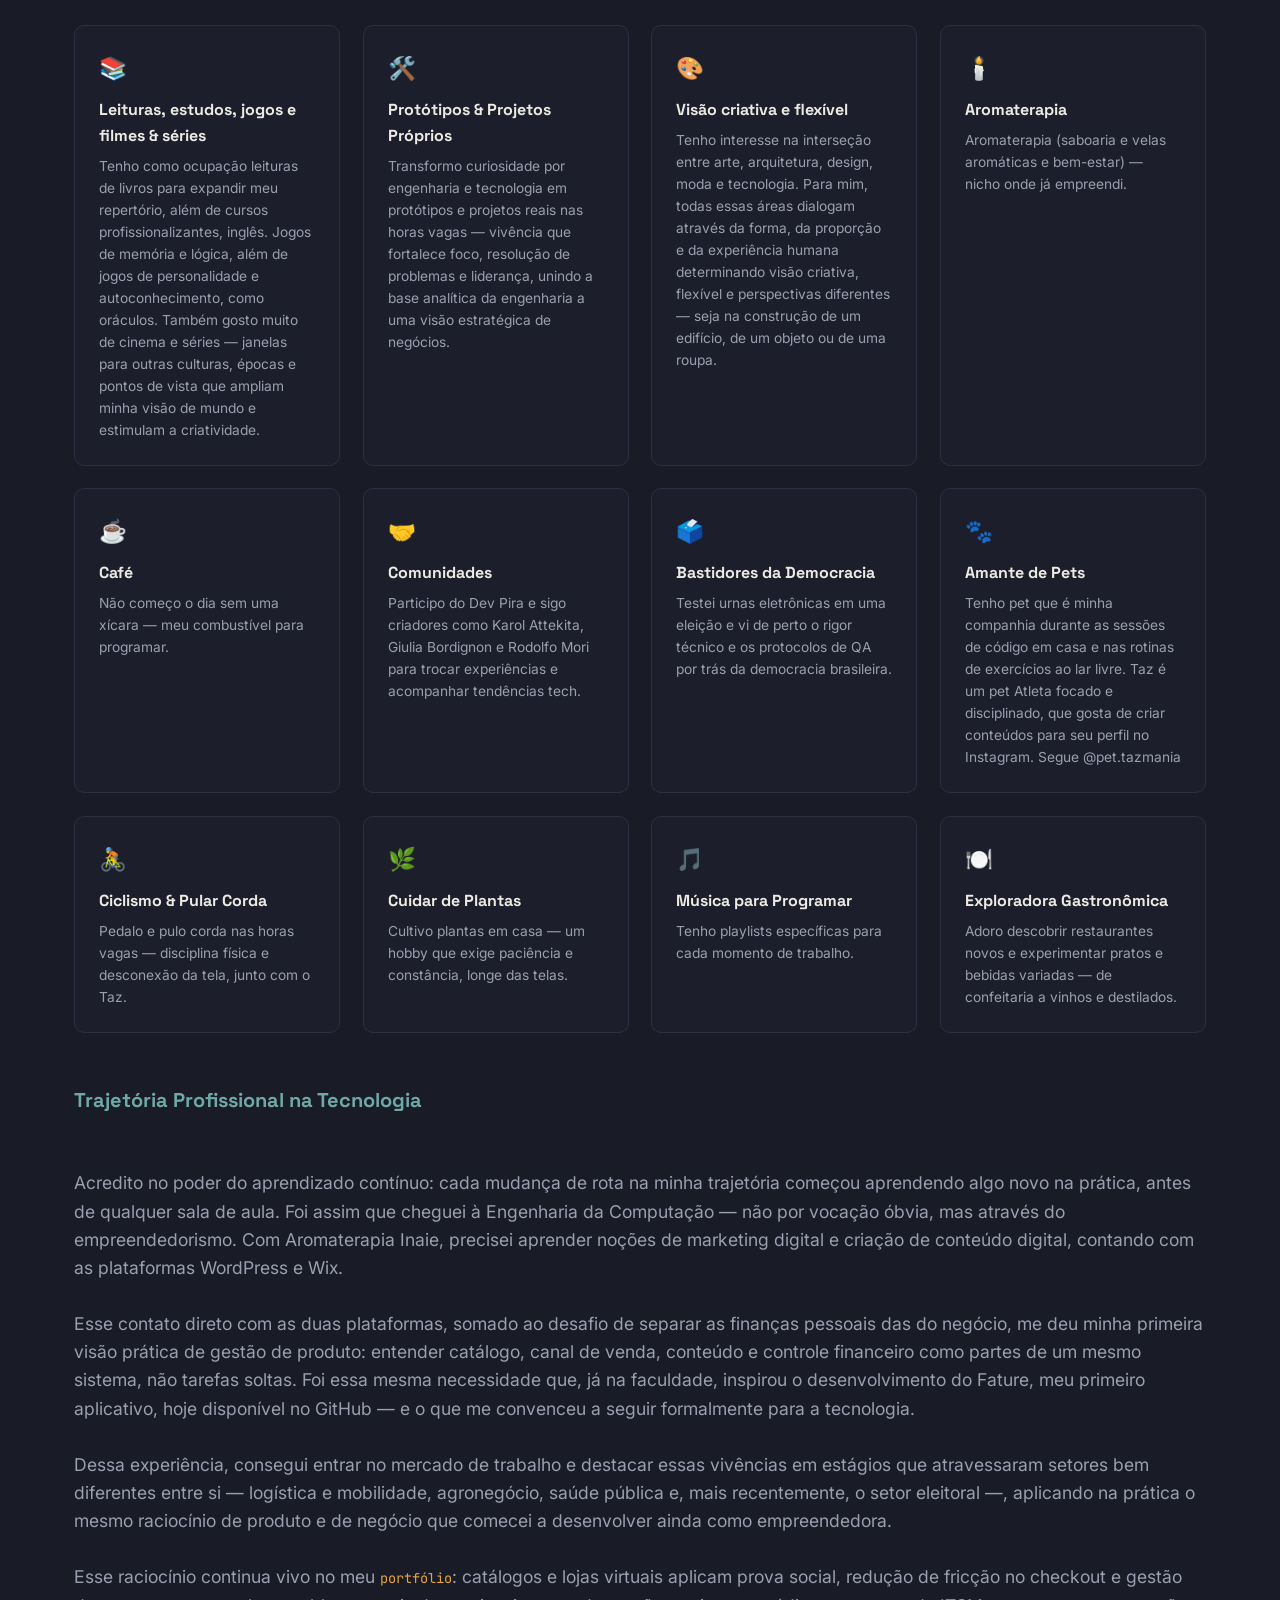
==== commit ee21e1f5: "Shorten Aromaterapia Inaie mention in the Curiosidades trajectory story to the marketing/content-cre" ====
--- a/index.html
+++ b/index.html
@@ -1151,9 +1151,8 @@
         
         <p>Acredito no poder do aprendizado contínuo: cada mudança de rota na minha trajetória começou aprendendo
         algo novo na prática, antes de qualquer sala de aula. Foi assim que cheguei à Engenharia da Computação —
-        não por vocação óbvia, mas através do empreendedorismo. Com a Aromaterapia Inaie, meu primeiro negócio,
-        precisei aprender sozinha a editar fotos de produto, criar conteúdo para redes sociais e montar um blog/loja
-        na Wix — meu primeiro contato real com e-commerce — além de manter um espaço no WordPress.
+        não por vocação óbvia, mas através do empreendedorismo. Com Aromaterapia Inaie, precisei aprender noções de
+        marketing digital e criação de conteúdo digital, contando com as plataformas WordPress e Wix.
         <br><br>Esse contato direto com as duas plataformas, somado ao desafio de separar as finanças pessoais das
         do negócio, me deu minha primeira visão prática de gestão de produto: entender catálogo, canal de venda,
         conteúdo e controle financeiro como partes de um mesmo sistema, não tarefas soltas. Foi essa mesma
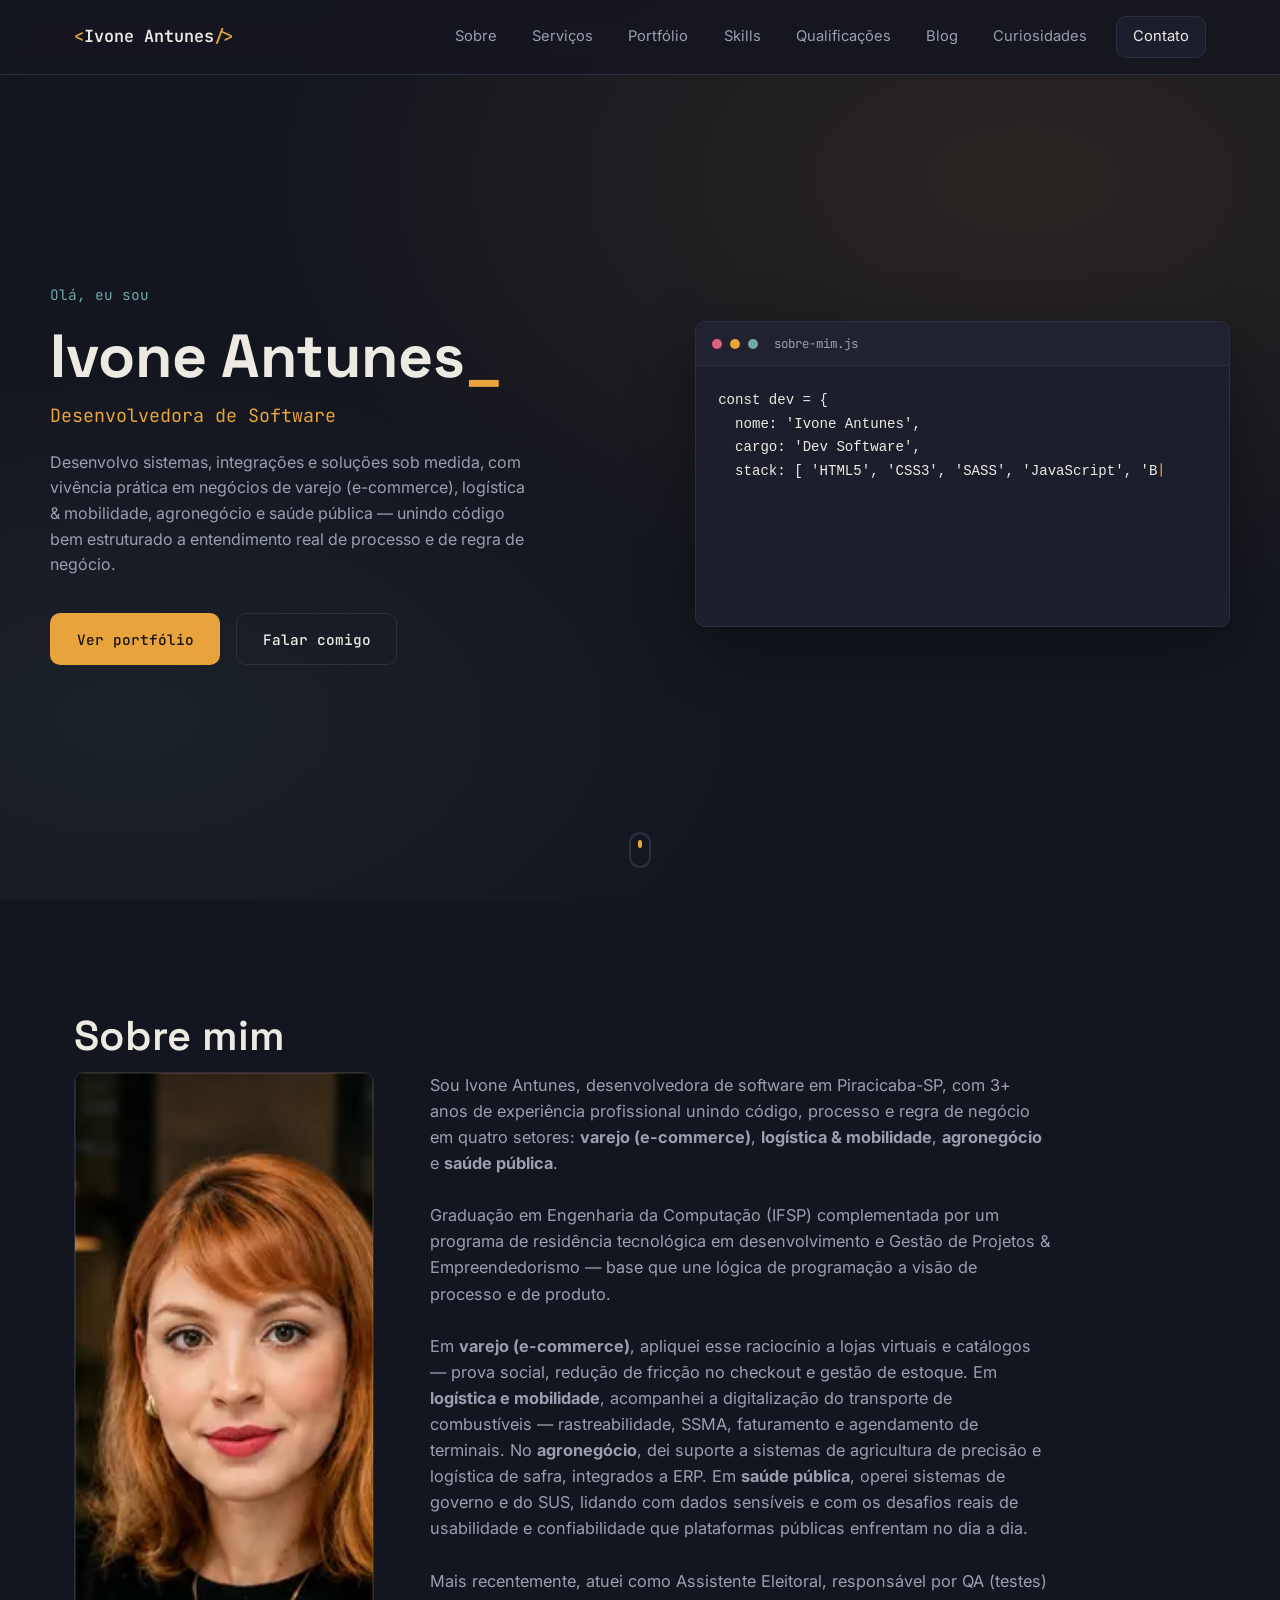
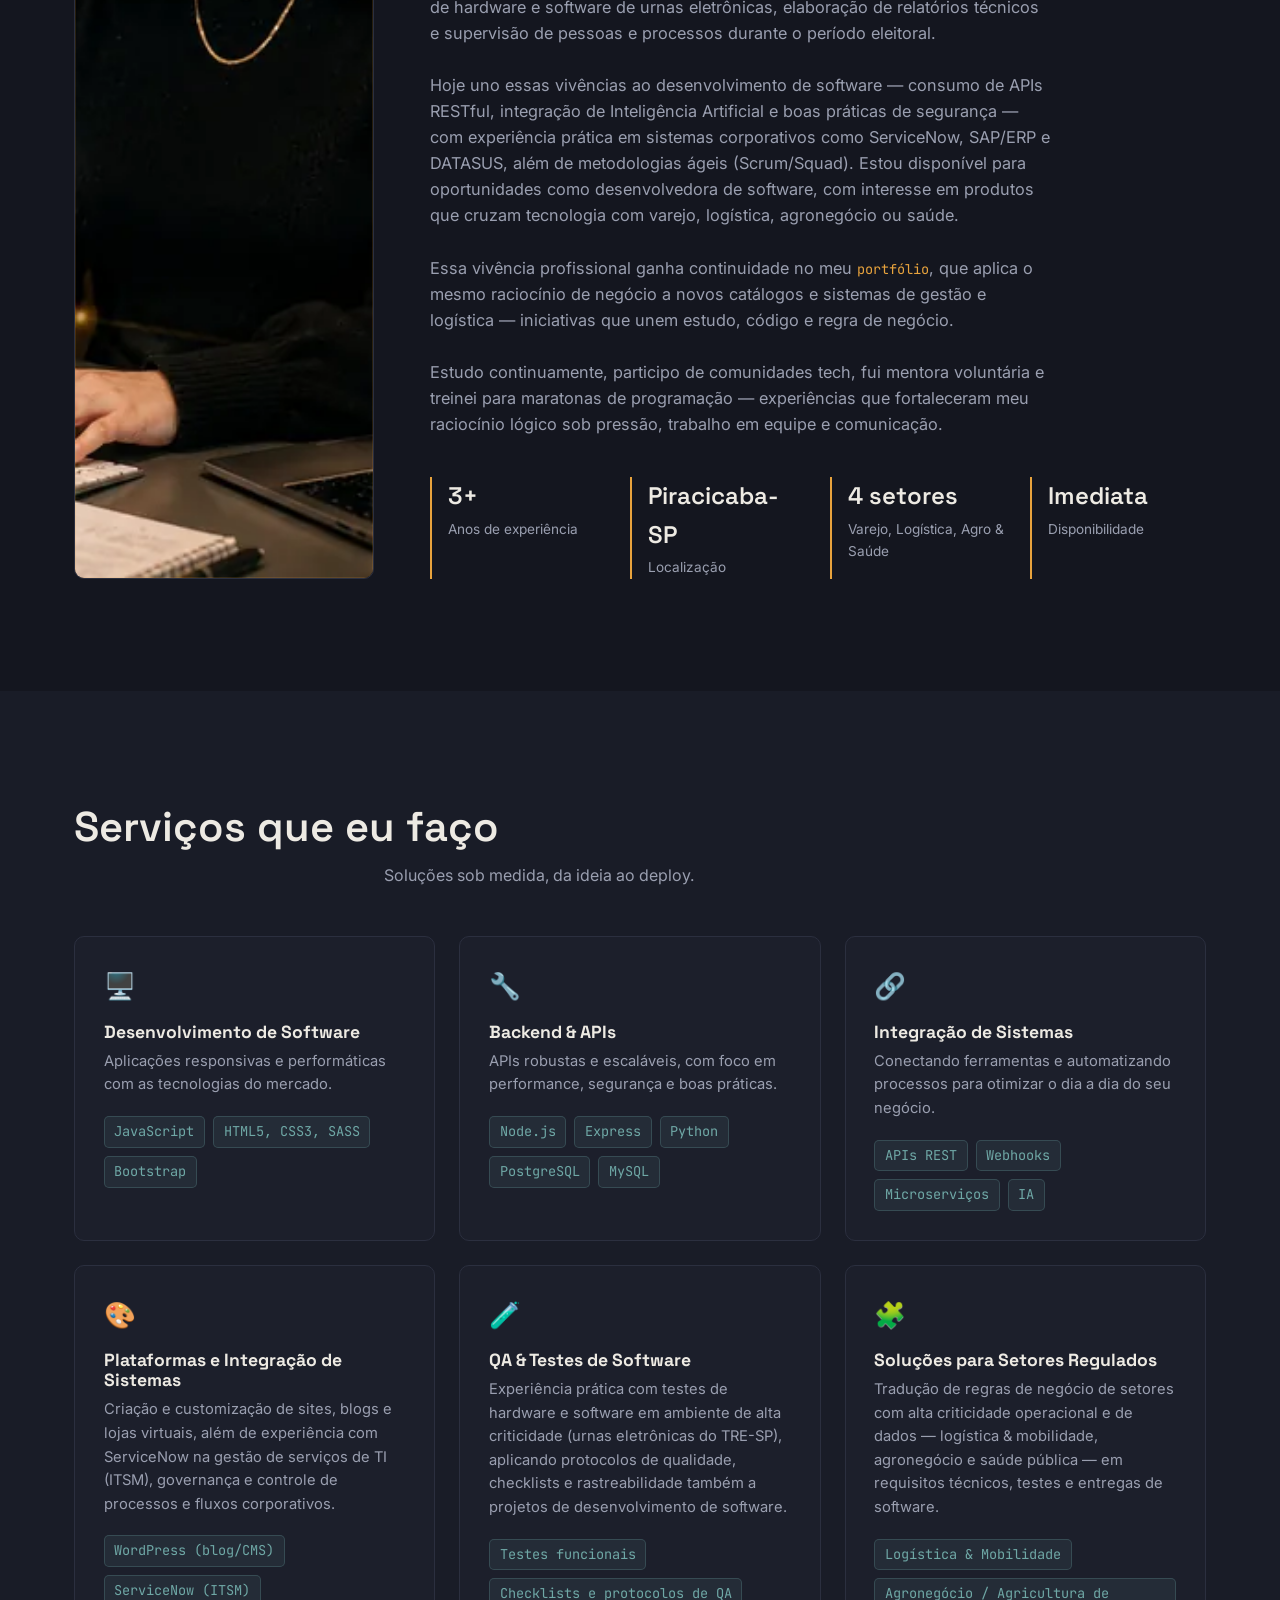
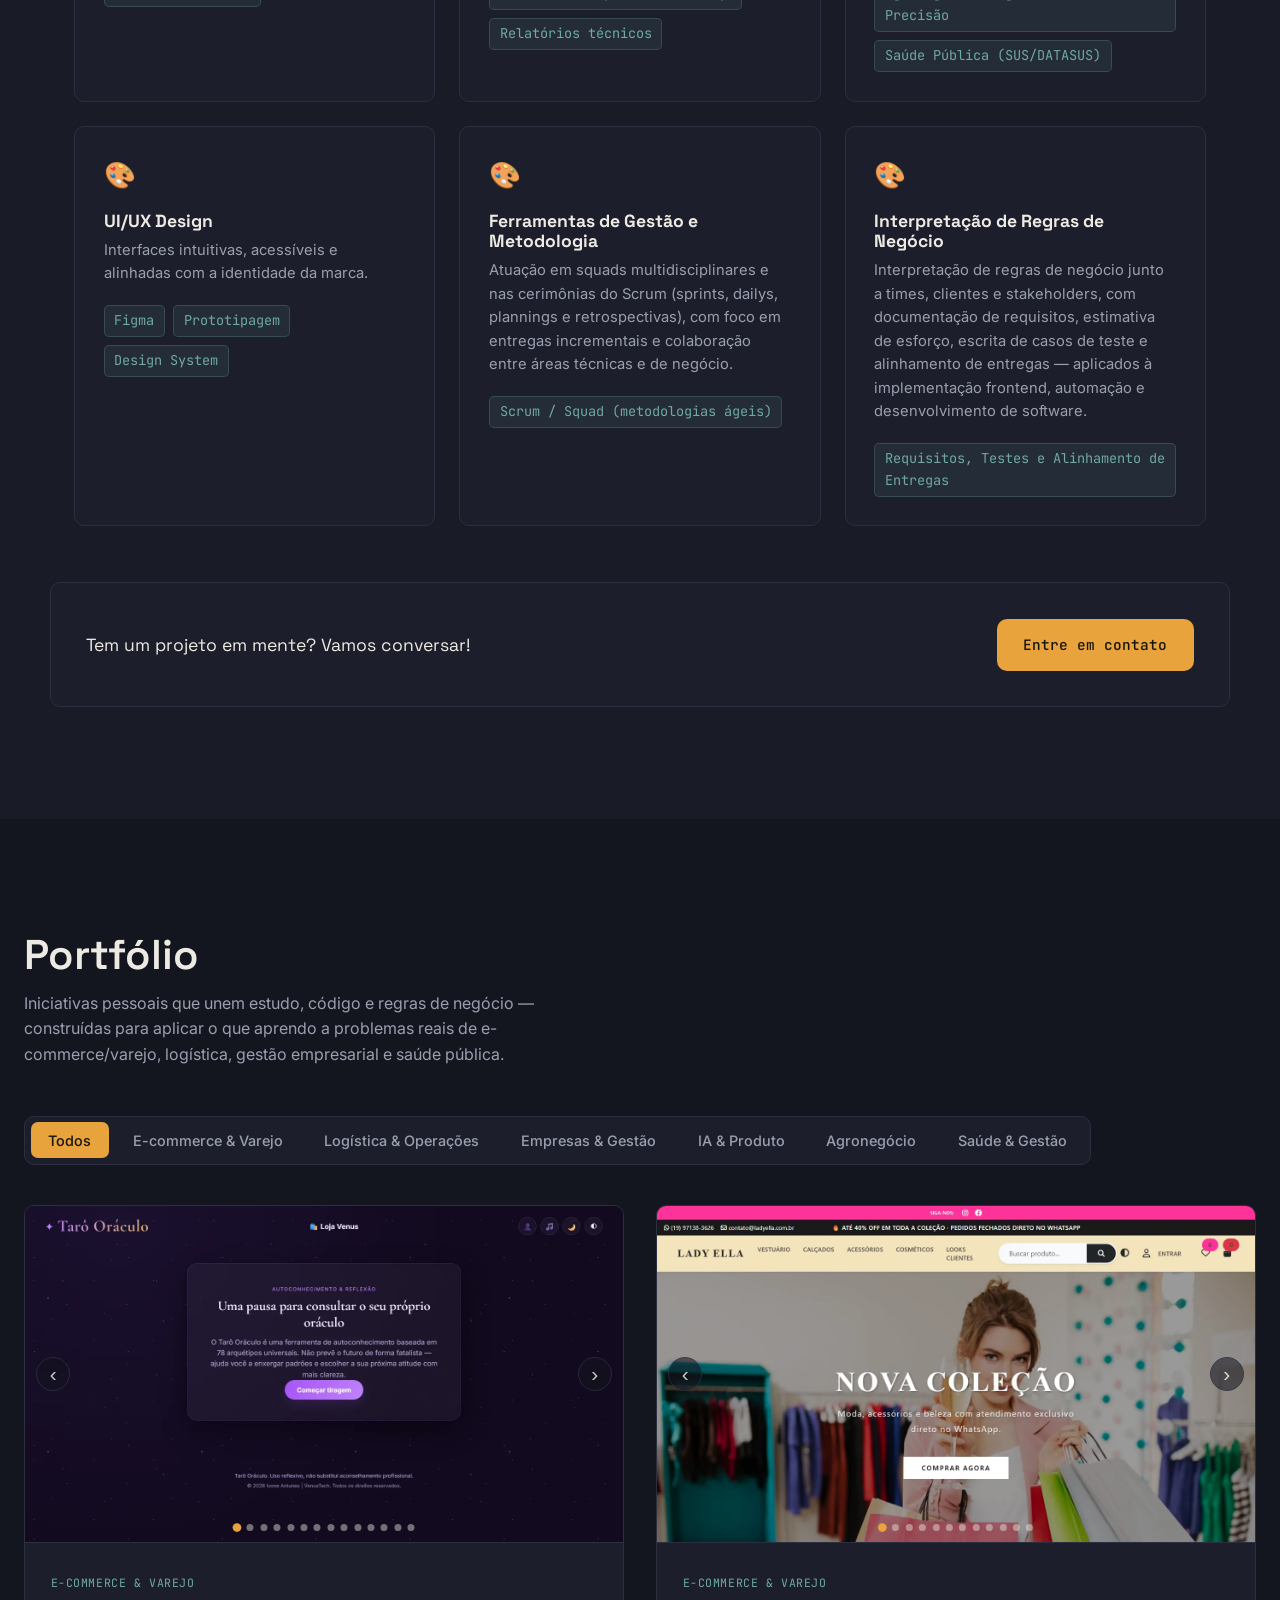
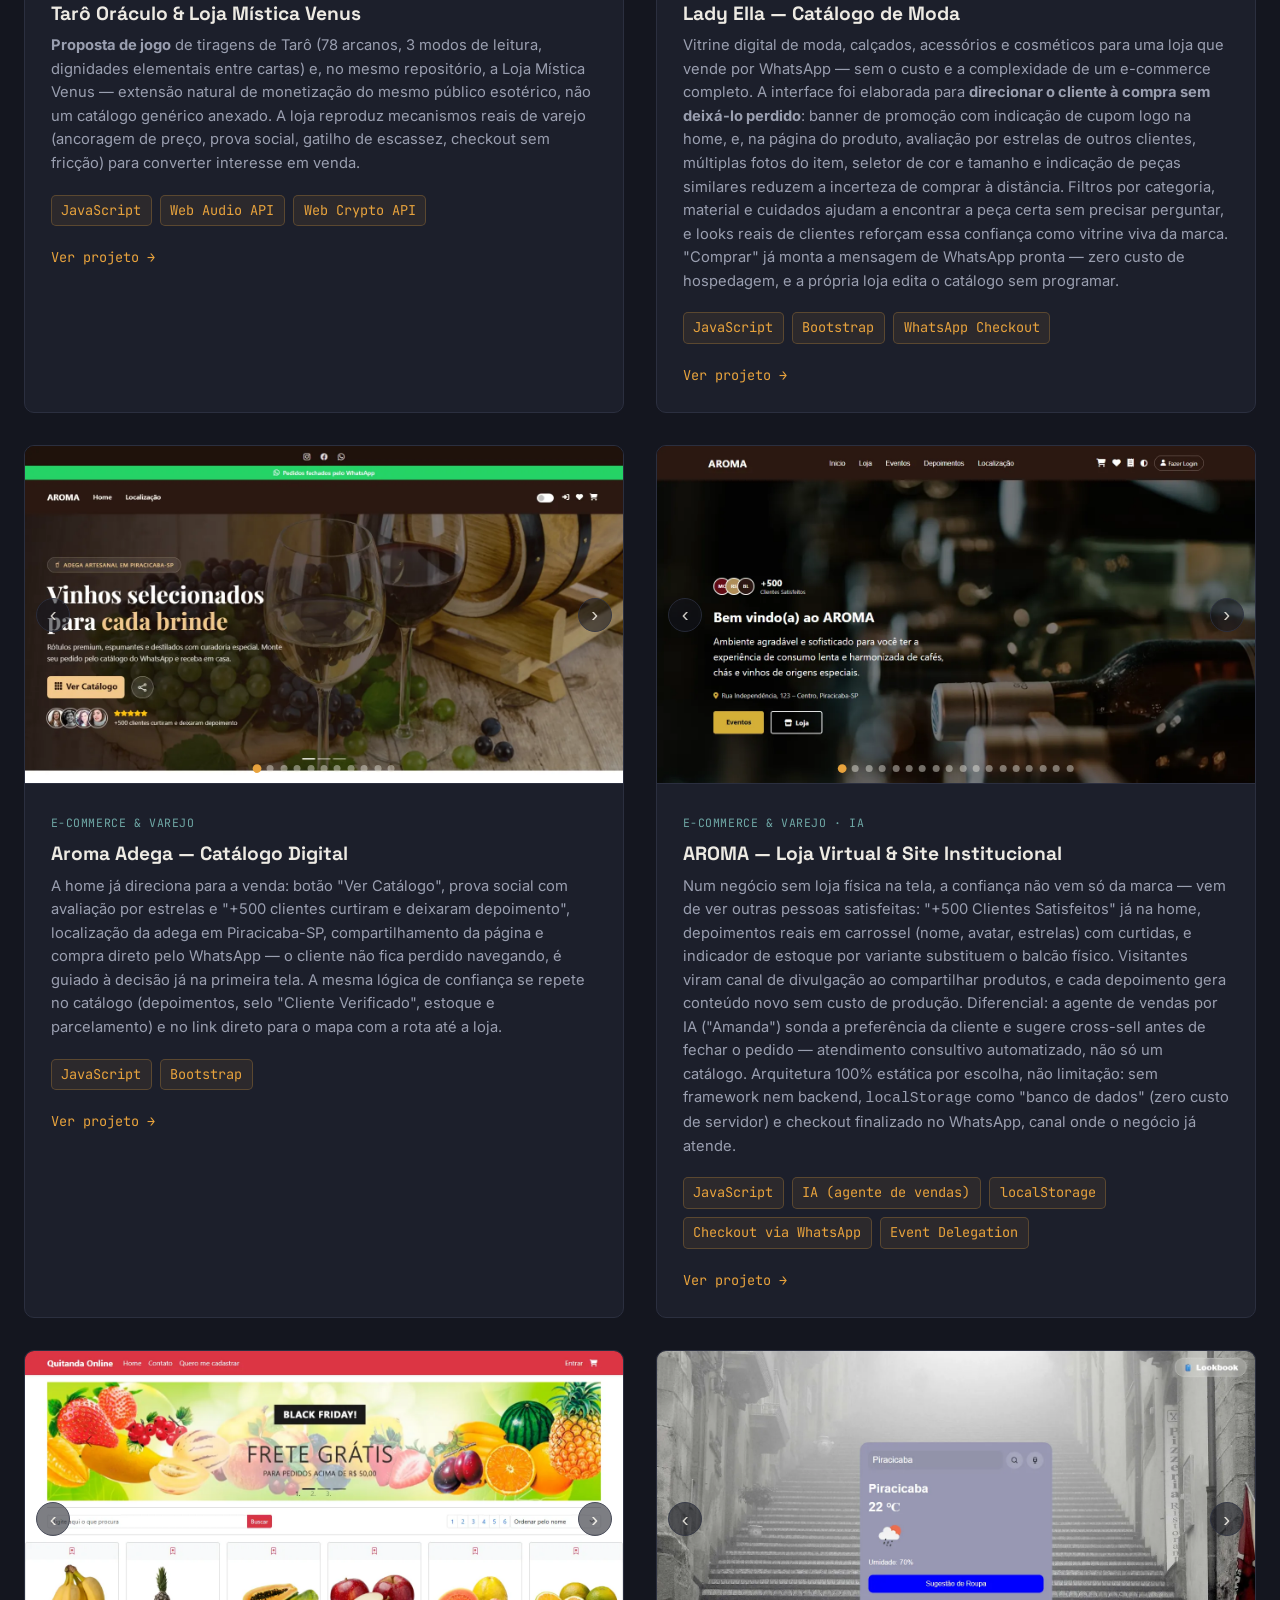
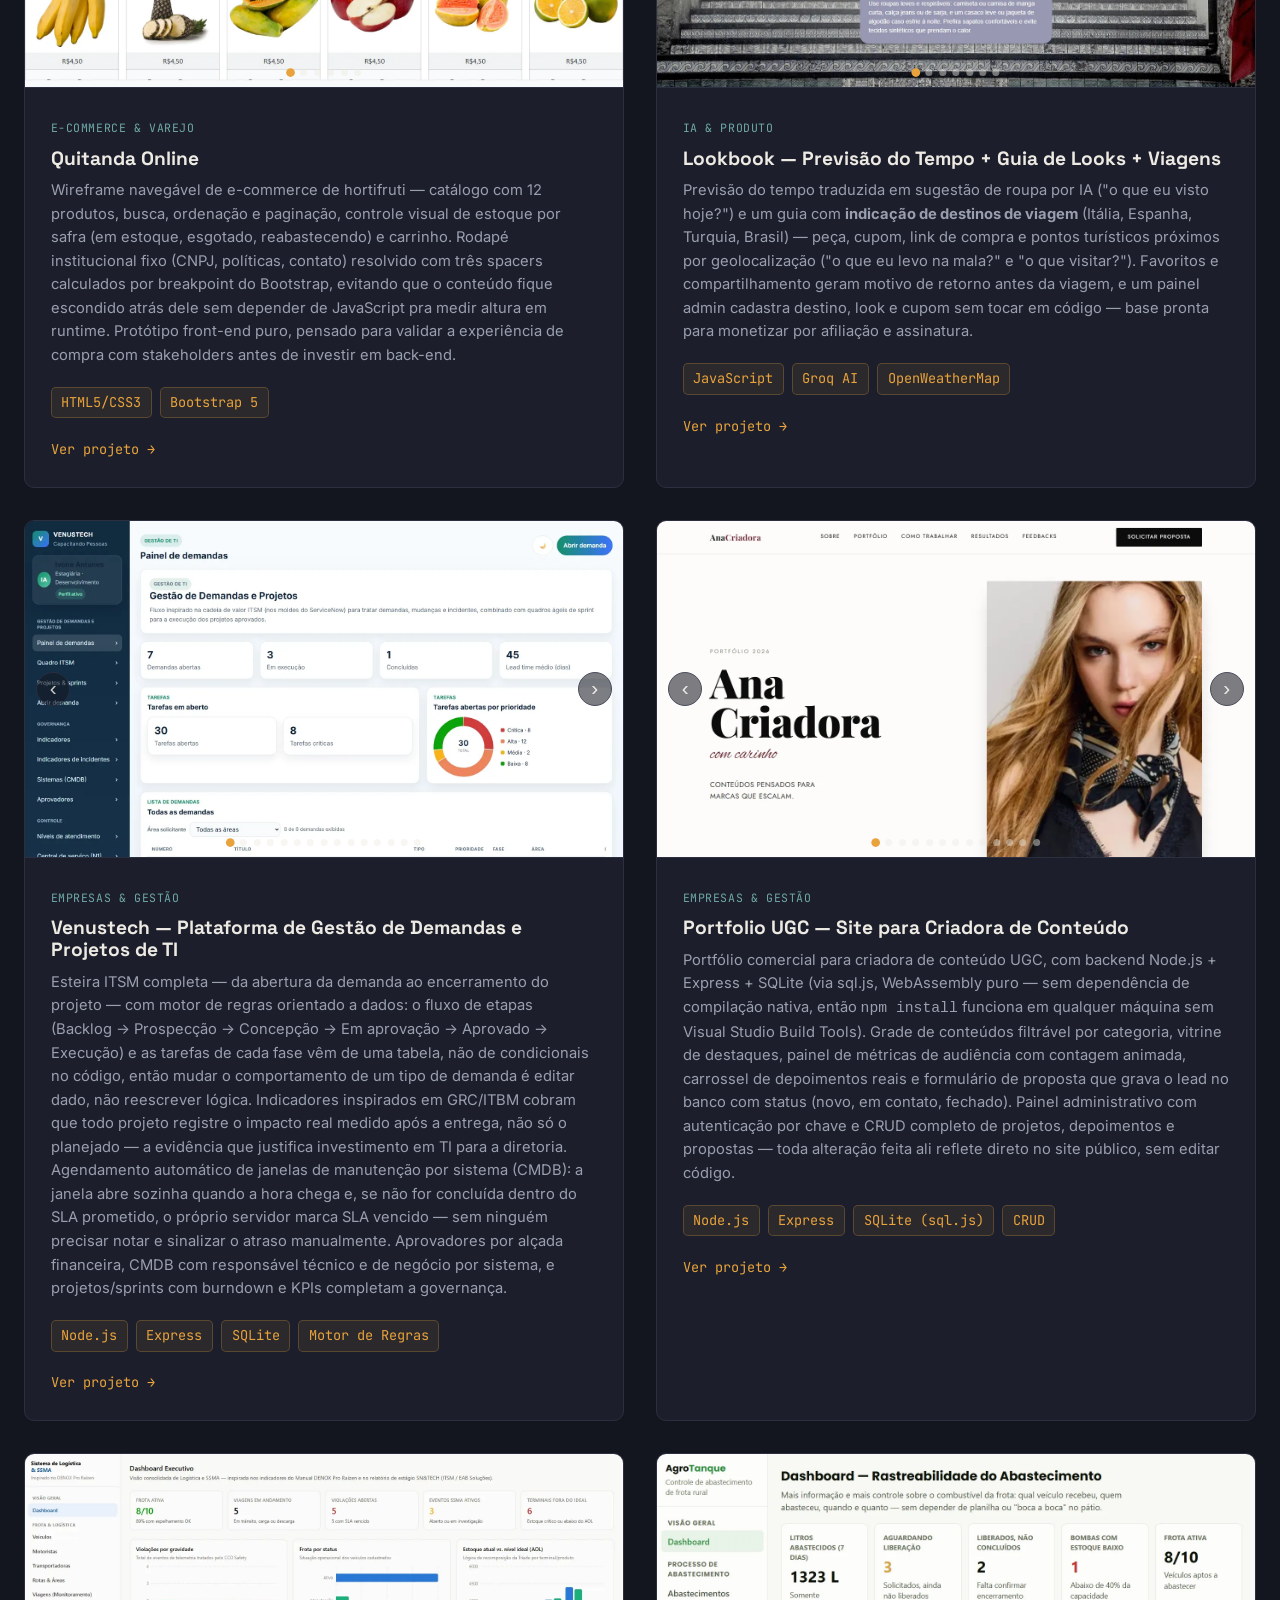
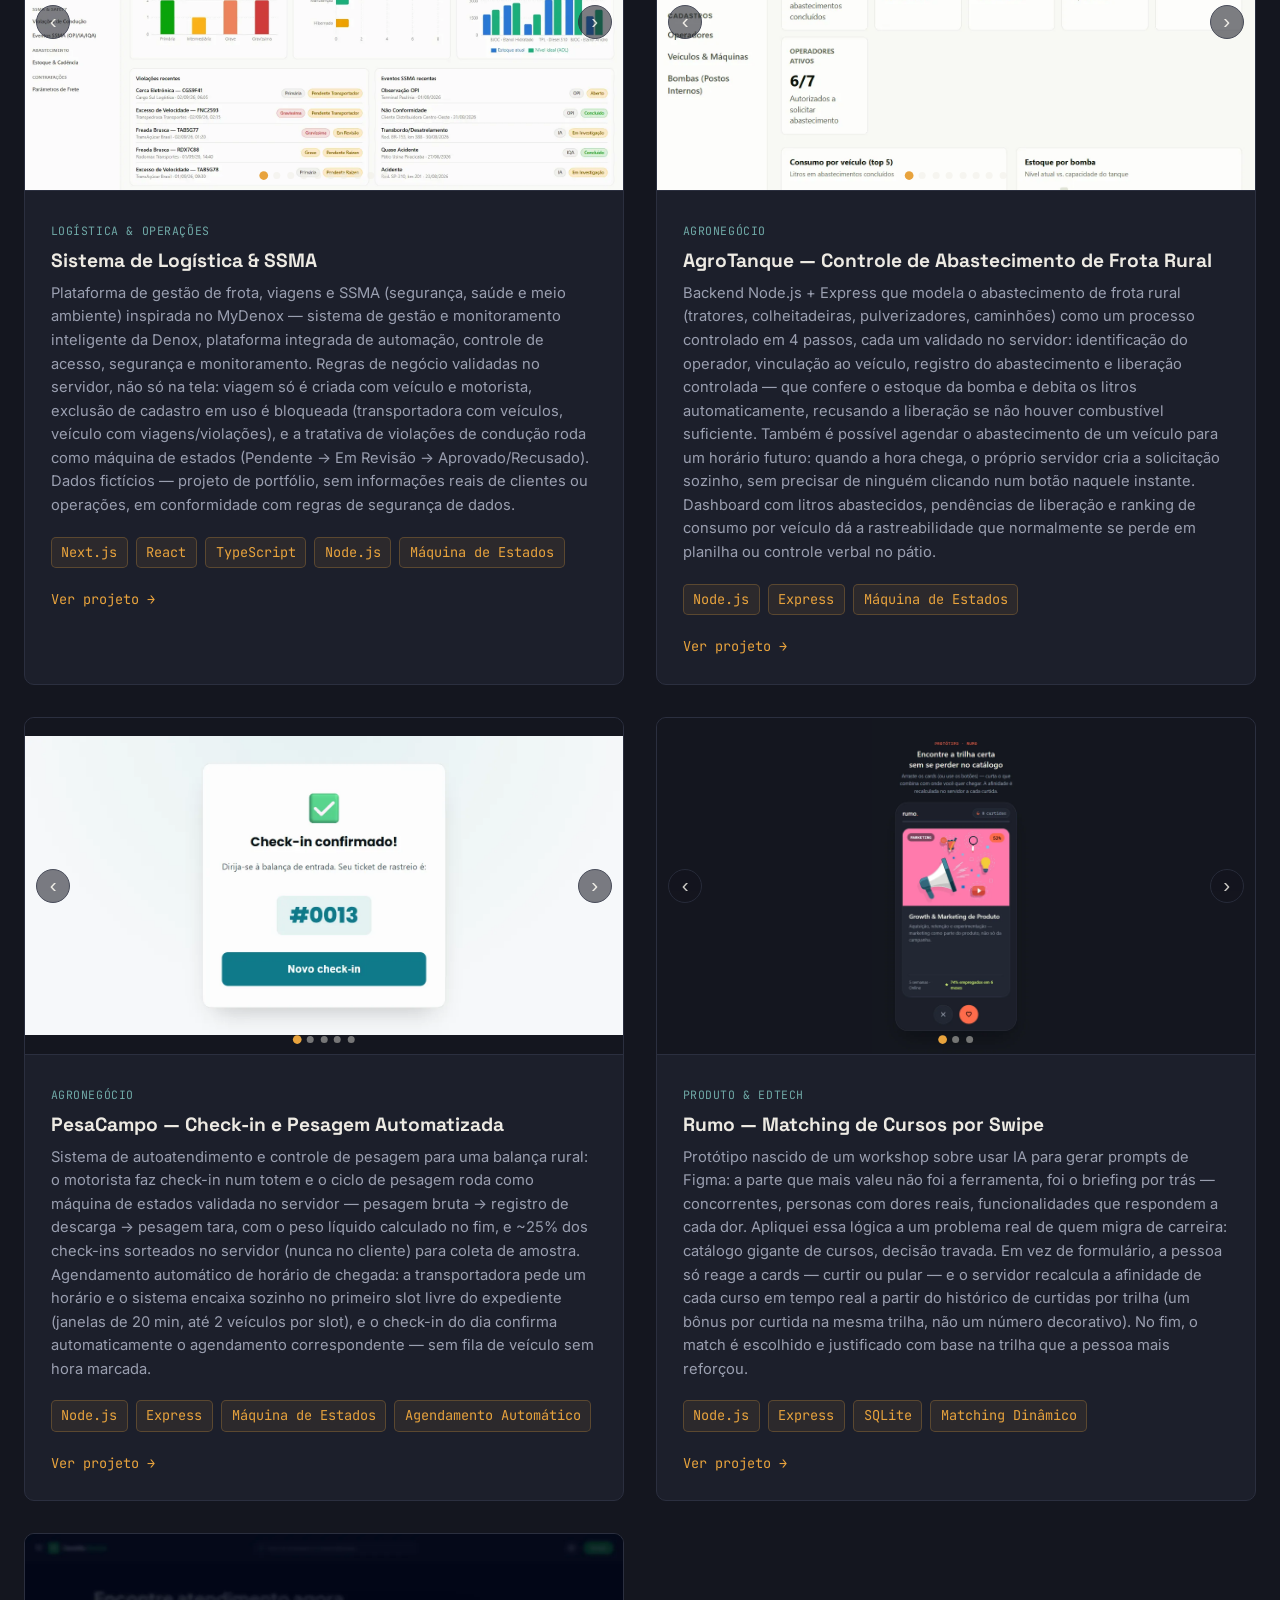
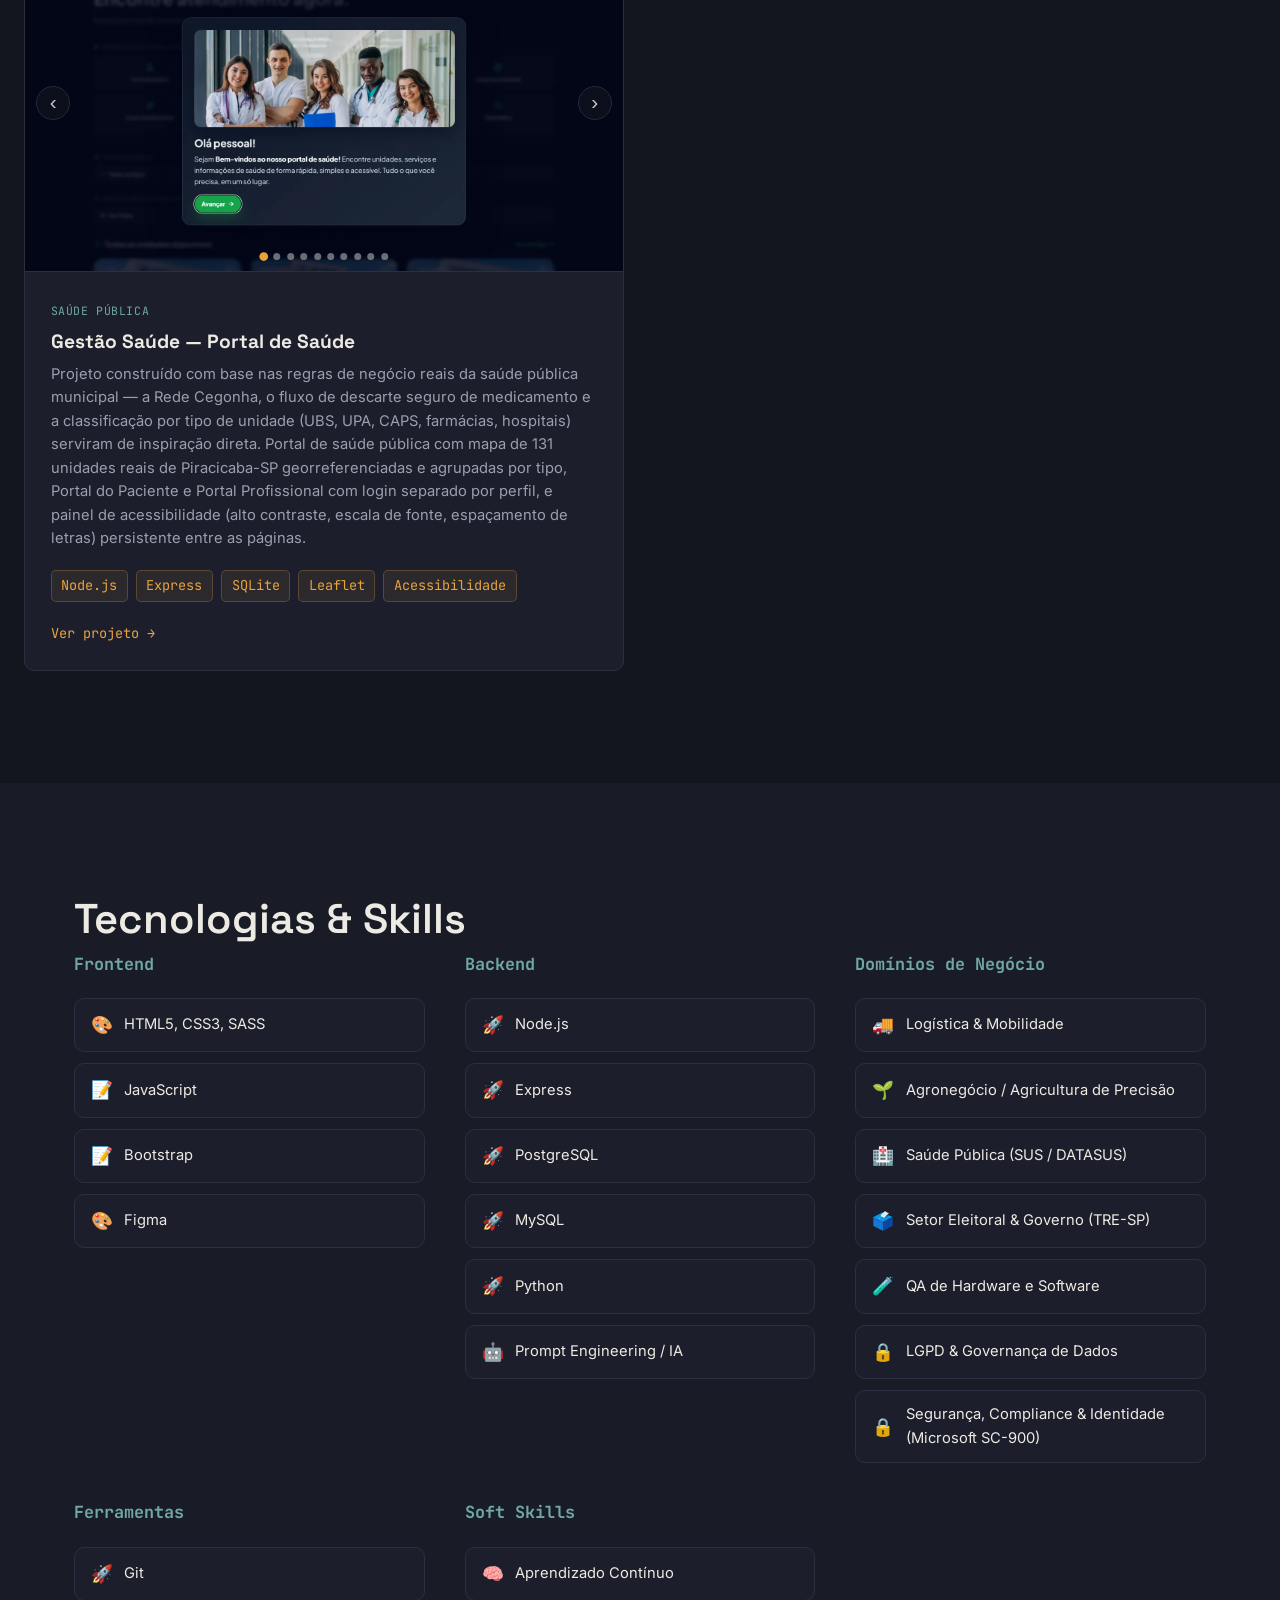
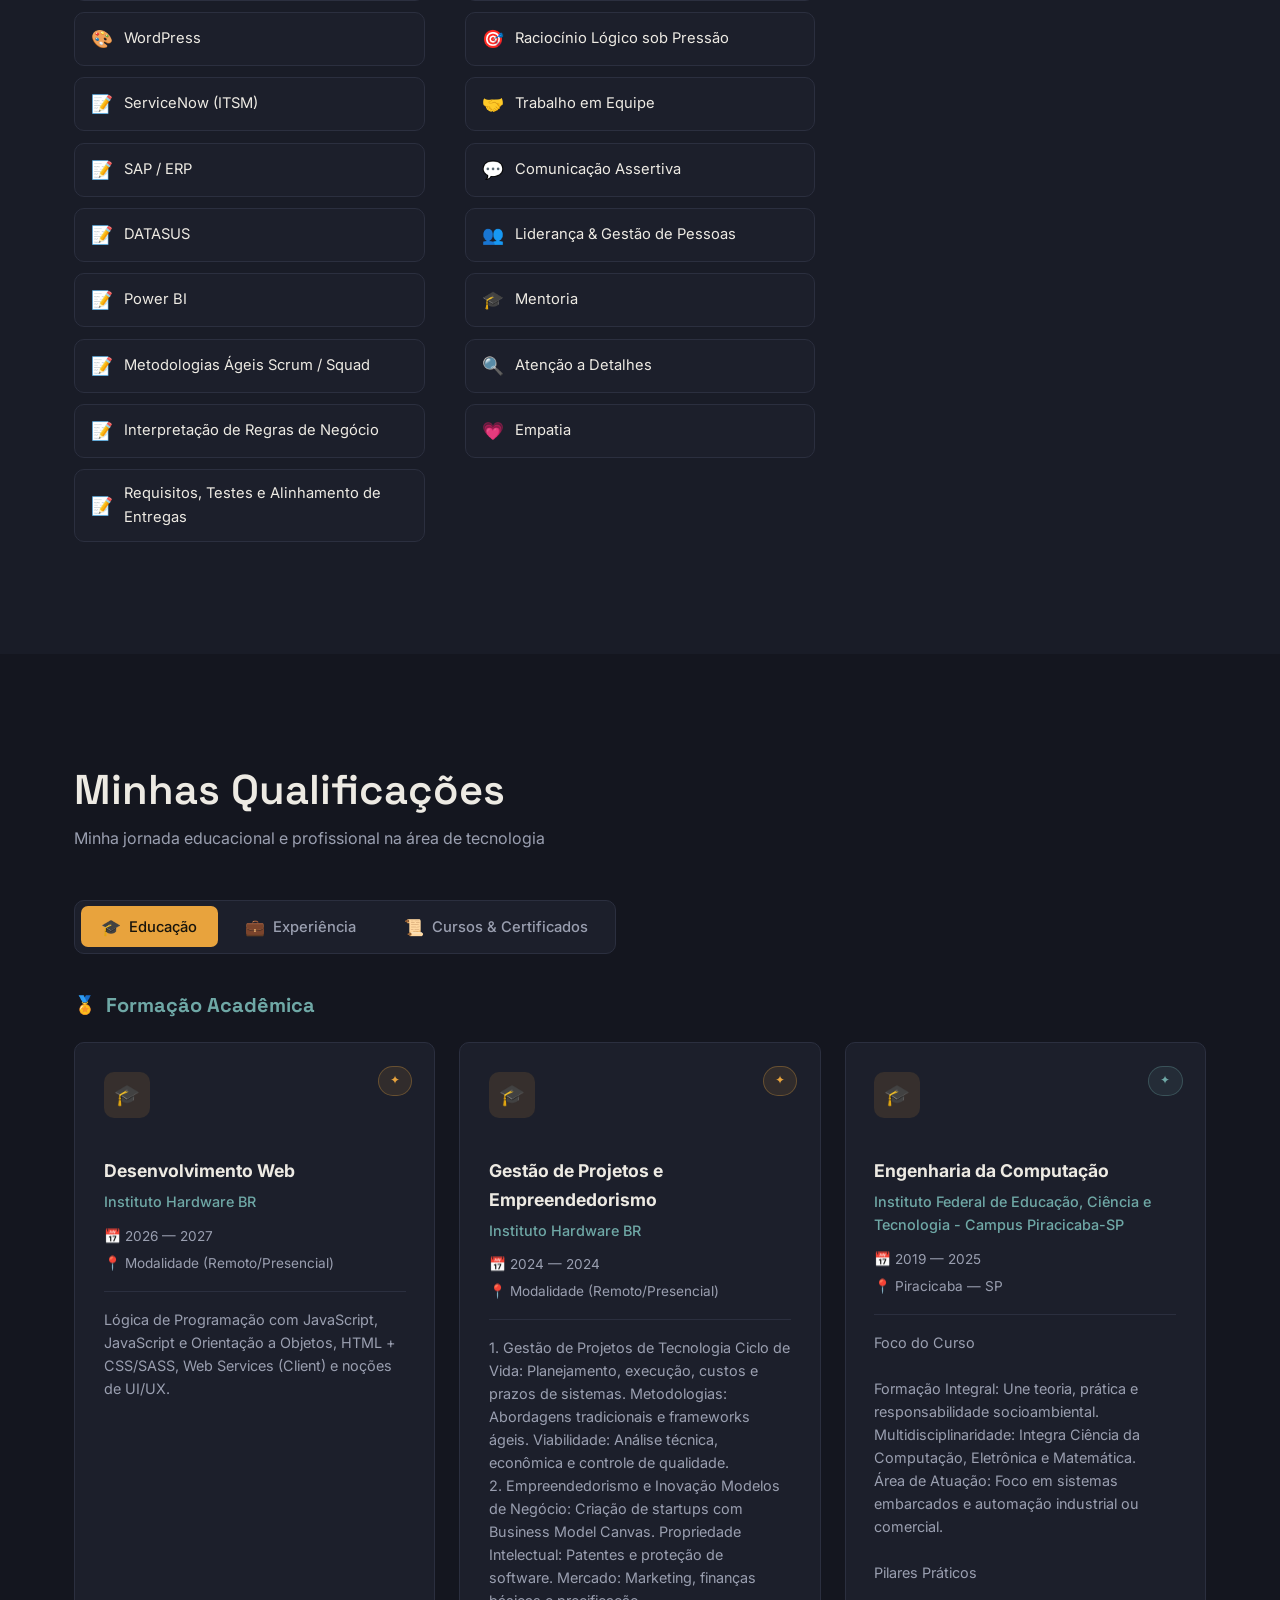
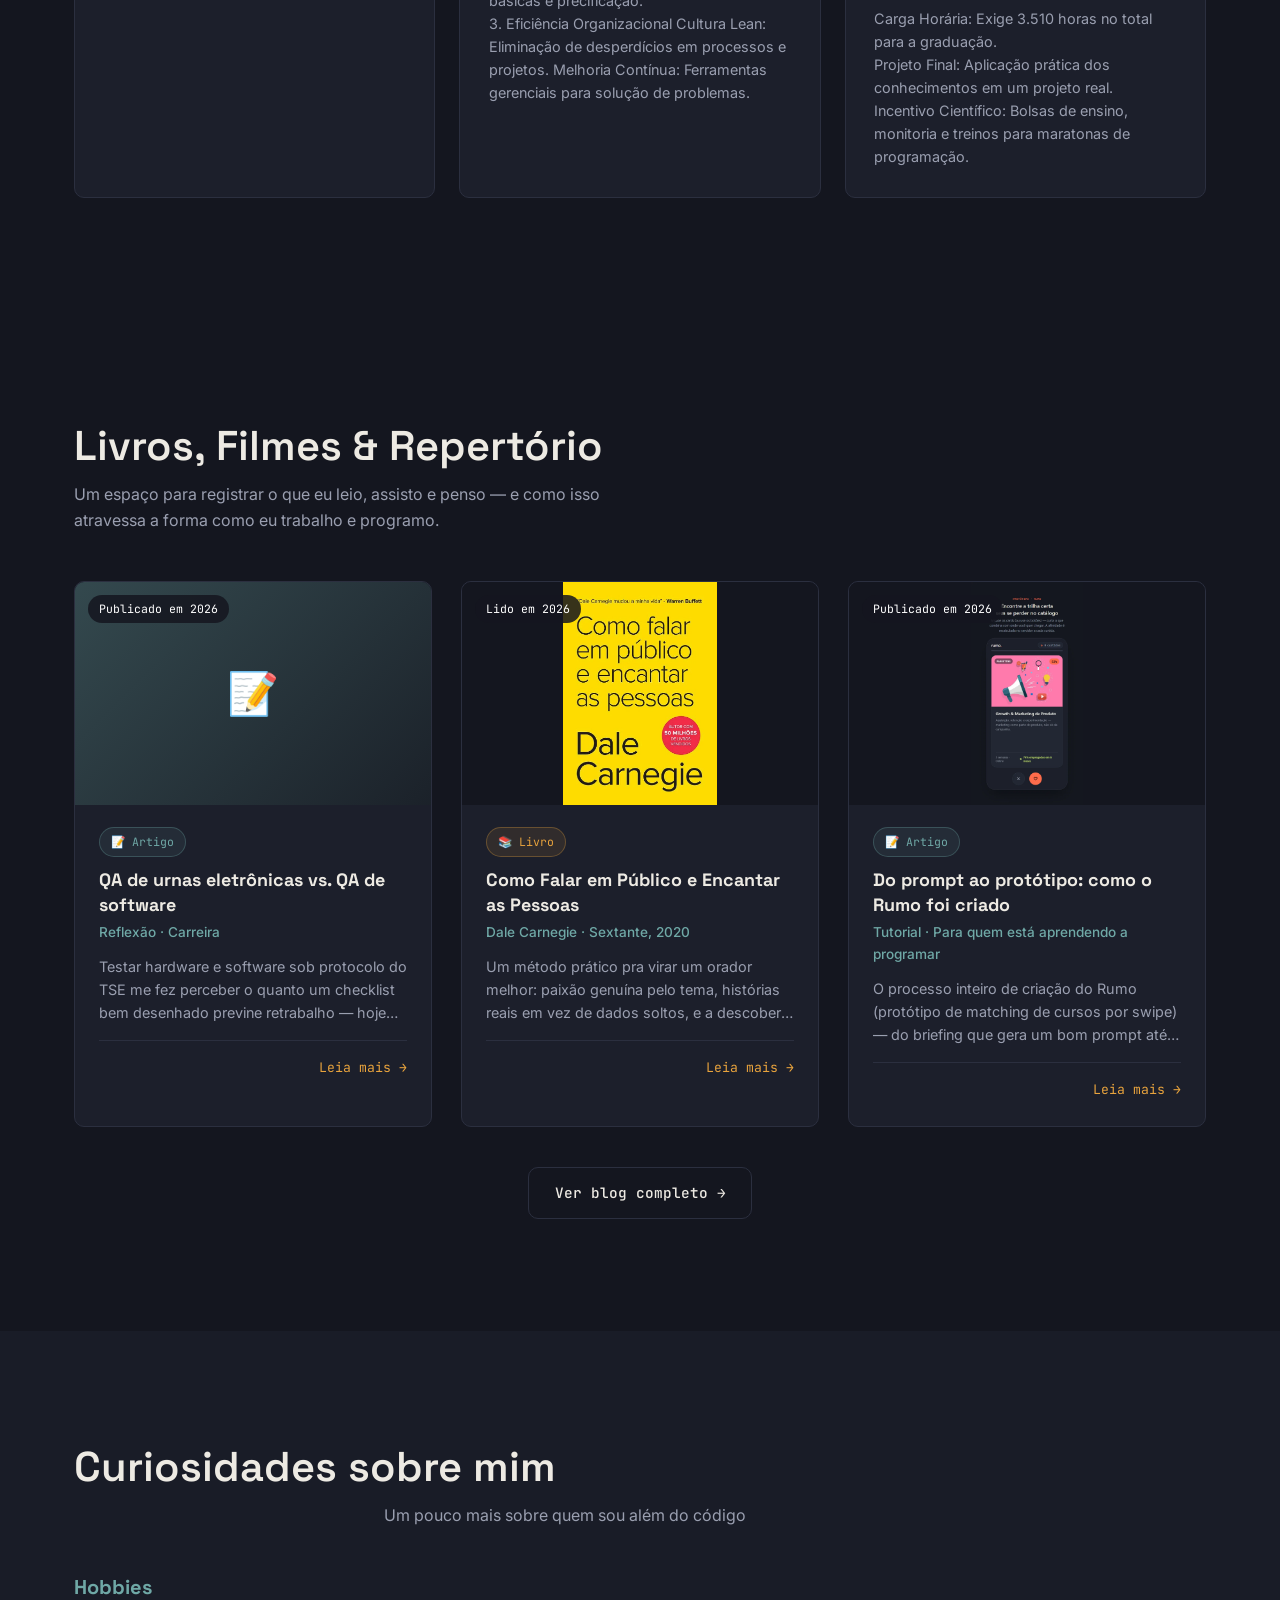
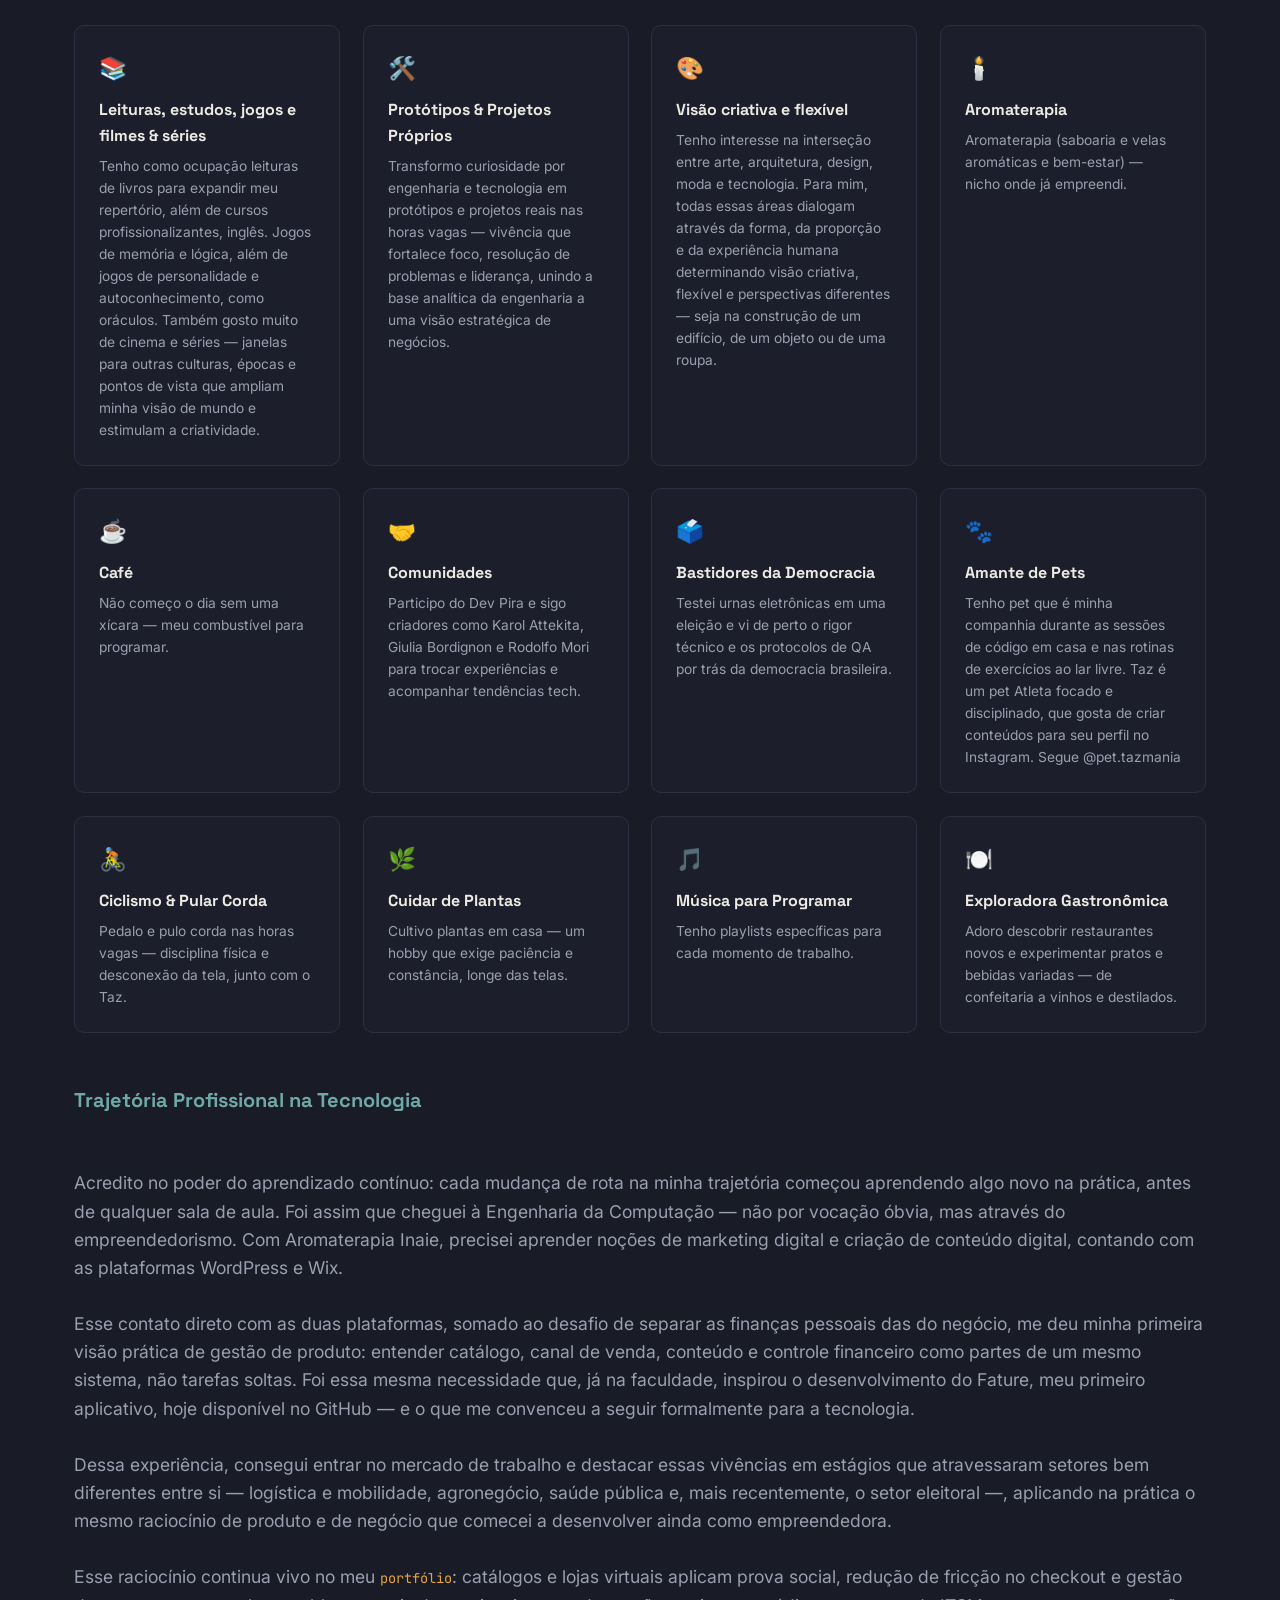
==== commit 55f5ceaf: "Link project names inside Experiência highlights to their portfolio-docs pages" ====
--- a/index.html
+++ b/index.html
@@ -894,7 +894,7 @@
             segmentados de saúde coletiva, lidando diretamente com desafios de usabilidade, integração e confiabilidade de dados
             enfrentados pelos usuários finais.
           </p>
-          <blockquote class="quali-card__highlight">Vivência que aproximou minha migração para desenvolvimento de software — inspirando o projeto próprio Gestão Saúde — Portal de Saúde: lidar com desafios de usabilidade, integração e confiabilidade de dados enfrentados pelos usuários finais reforçou a leitura de indicadores e o uso de dados para embasar decisões, competências aplicáveis à construção de dashboards e ferramentas orientadas a dados.</blockquote>
+          <blockquote class="quali-card__highlight">Vivência que aproximou minha migração para desenvolvimento de software — inspirando o projeto próprio <a href="https://github.com/antunesivone/portfolio-docs/tree/main/gestao-saude" target="_blank" rel="noopener">Gestão Saúde — Portal de Saúde</a>: lidar com desafios de usabilidade, integração e confiabilidade de dados enfrentados pelos usuários finais reforçou a leitura de indicadores e o uso de dados para embasar decisões, competências aplicáveis à construção de dashboards e ferramentas orientadas a dados.</blockquote>
           <h5 class="quali-card__subtitle">Principais responsabilidades</h5>
           <ul class="quali-card__list">
             <li>Operação de sistemas do DATASUS identificando pontos de fricção no uso pelos municípios</li>
@@ -930,7 +930,7 @@
             Atuei na divisão EAB (Etanol, Açúcar e Bioenergia) da Raízen, atendendo às áreas de Agrícola, Indústria e SSMA, no
             time de TI fazendo interface com times de negócio e fornecedores.
           </p>
-          <blockquote class="quali-card__highlight">Vivência no agronegócio (EAB) que inspirou projetos próprios como AgroTanque, PesaCampo e Venustech — Plataforma de Gestão de Demandas e Projetos de TI — nos departamentos de logística, ERP/ITSM, SSMA, faturamento, suprimento mobile, geolocalização territorial e rastreio de frotas e drones, consolidando a transição para desenvolvimento de software, com familiaridade prática no ciclo requisição-lógica-resposta que fundamenta o consumo e desenvolvimento de APIs.</blockquote>
+          <blockquote class="quali-card__highlight">Vivência no agronegócio (EAB) que inspirou projetos próprios como <a href="https://github.com/antunesivone/portfolio-docs/tree/main/agrotanque" target="_blank" rel="noopener">AgroTanque</a>, <a href="https://github.com/antunesivone/portfolio-docs/tree/main/pesacampo" target="_blank" rel="noopener">PesaCampo</a> e <a href="https://github.com/antunesivone/portfolio-docs/tree/main/venustech-itsm" target="_blank" rel="noopener">Venustech — Plataforma de Gestão de Demandas e Projetos de TI</a> — nos departamentos de logística, ERP/ITSM, SSMA, faturamento, suprimento mobile, geolocalização territorial e rastreio de frotas e drones, consolidando a transição para desenvolvimento de software, com familiaridade prática no ciclo requisição-lógica-resposta que fundamenta o consumo e desenvolvimento de APIs.</blockquote>
           <h5 class="quali-card__subtitle">Principais responsabilidades</h5>
           <ul class="quali-card__list">
             <li>Gestão de demandas e projetos com metodologias ágeis e tradicionais (Scrum, Kanban, Lean, PMBOK, Waterfall)</li>
@@ -968,7 +968,7 @@
             de SSMA, mobilidade, rastreabilidade, estoque e Supply Chain Management (Raízen/Shell), com foco em segurança no
             transporte de produtos inflamáveis, precificação de frete e controle de distribuição e faturamento.
           </p>
-          <blockquote class="quali-card__highlight">Vivência que aproximou regras de negócio de logística e distribuição, rastreamento de frota, automação de processos ("agendamento de frota") e integração de sistemas corporativos do desenvolvimento de software — inspirando o projeto próprio Sistema de Logística &amp; SSMA: reforçou a capacidade analítica na leitura de indicadores e o uso de dados para embasar decisões, competências aplicáveis à construção de dashboards e ferramentas orientadas a dados.</blockquote>
+          <blockquote class="quali-card__highlight">Vivência que aproximou regras de negócio de logística e distribuição, rastreamento de frota, automação de processos ("agendamento de frota") e integração de sistemas corporativos do desenvolvimento de software — inspirando o projeto próprio <a href="https://github.com/antunesivone/portfolio-docs/tree/main/logistica-ssma" target="_blank" rel="noopener">Sistema de Logística &amp; SSMA</a>: reforçou a capacidade analítica na leitura de indicadores e o uso de dados para embasar decisões, competências aplicáveis à construção de dashboards e ferramentas orientadas a dados.</blockquote>
           <h5 class="quali-card__subtitle">Principais responsabilidades</h5>
           <ul class="quali-card__list">
             <li>Integração entre ERP de estoque de combustíveis, sistemas de logística, faturamento e SSMA, com envio via API dos dados de monitoramento (Denox) ao ERP/SAP para atualização automática de estoque, faturamento e emissão de CT-e/NF-e</li>
--- a/style.css
+++ b/style.css
@@ -705,6 +705,8 @@
   font-size: 0.92rem;
   line-height: 1.6;
 }
+.quali-card__highlight a { color: var(--accent); font-style: normal; text-decoration: underline; text-underline-offset: 2px; }
+.quali-card__highlight a:hover { color: var(--accent-2); }
 .quali-card__subtitle {
   font-family: var(--font-mono);
   font-size: 0.76rem;
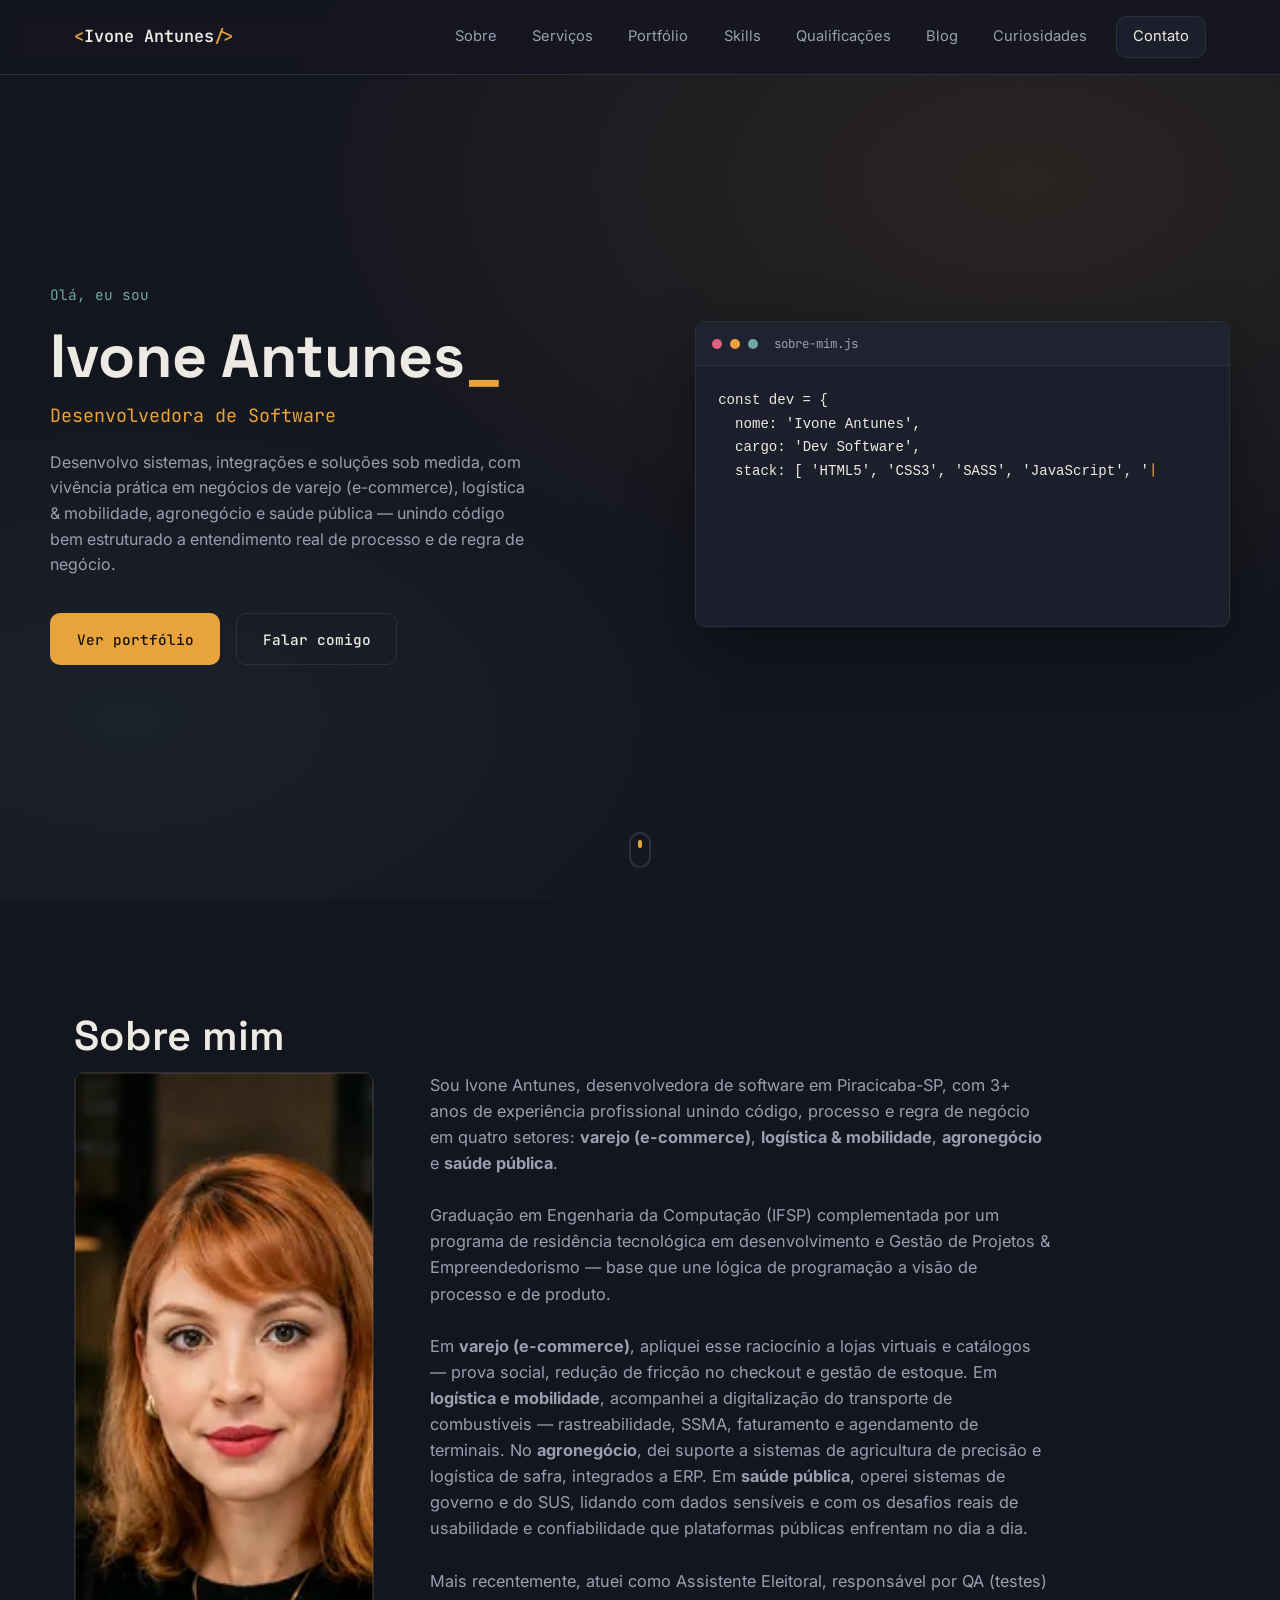
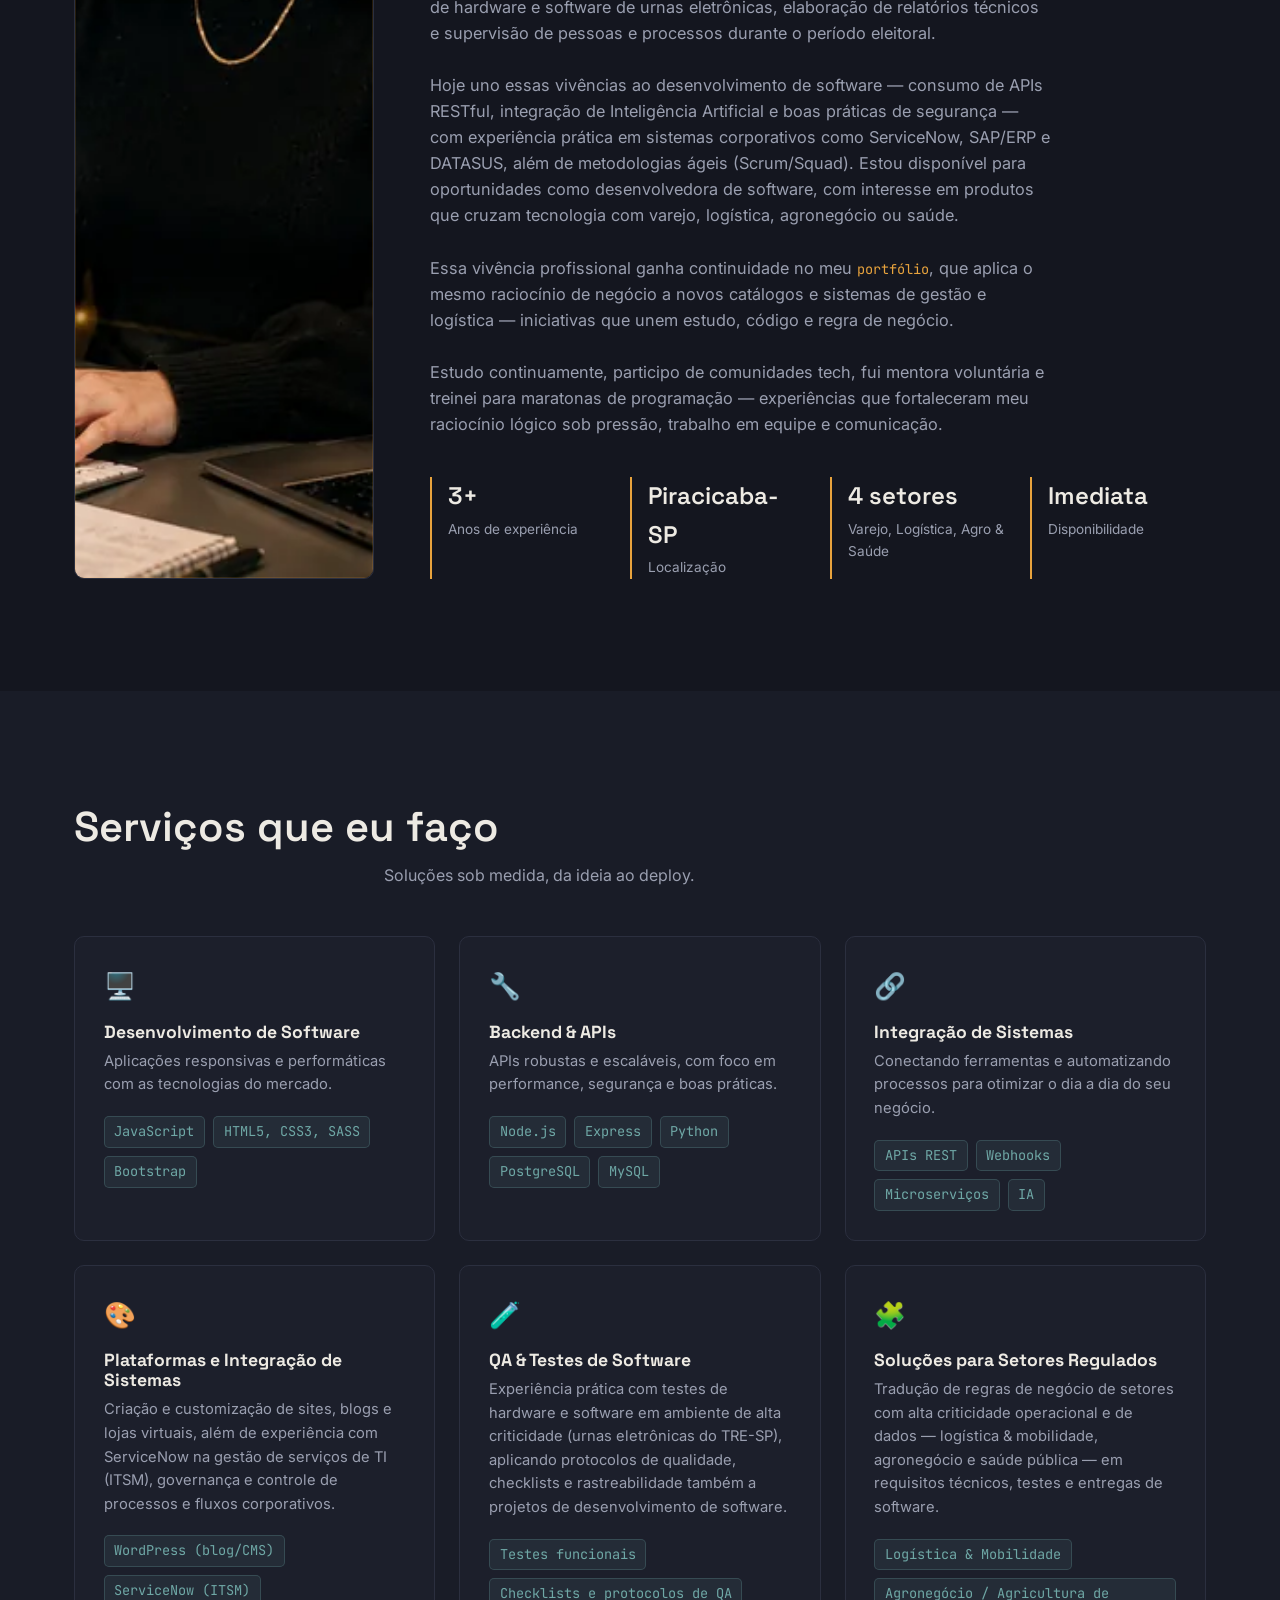
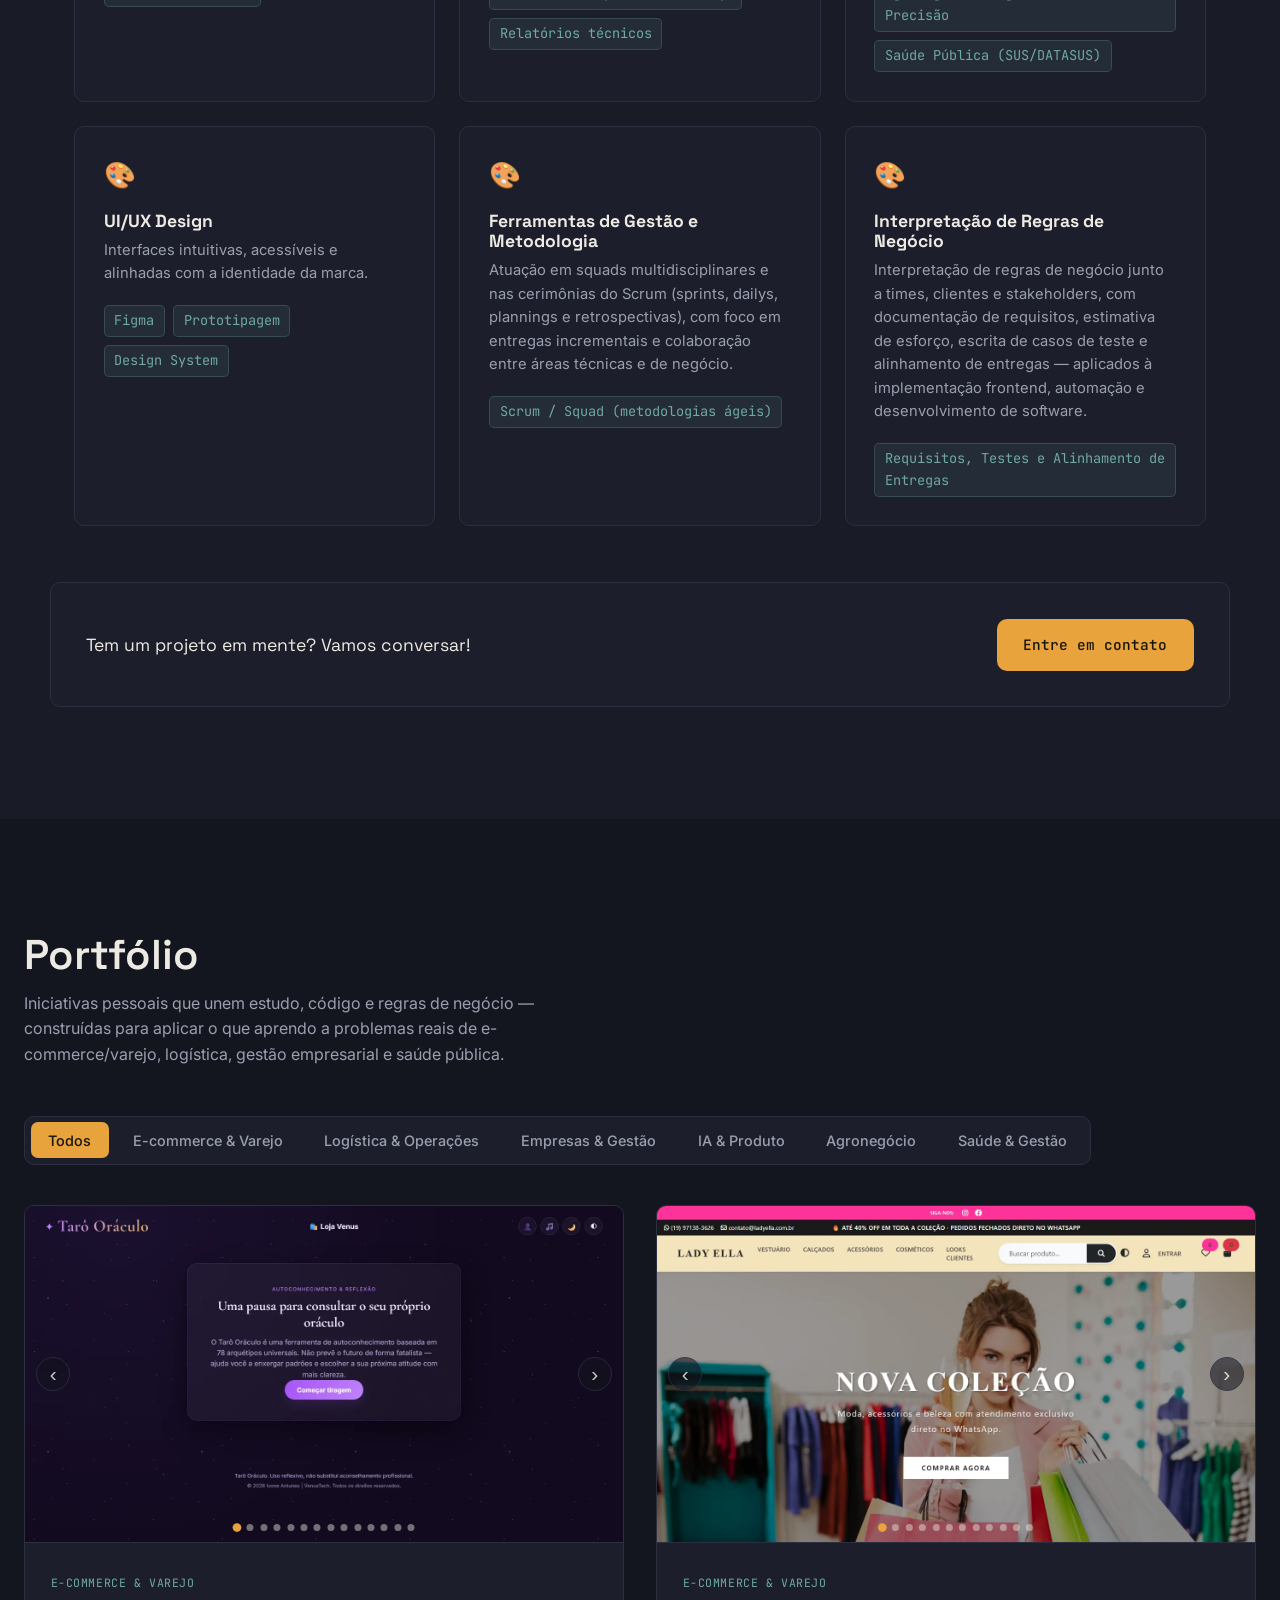
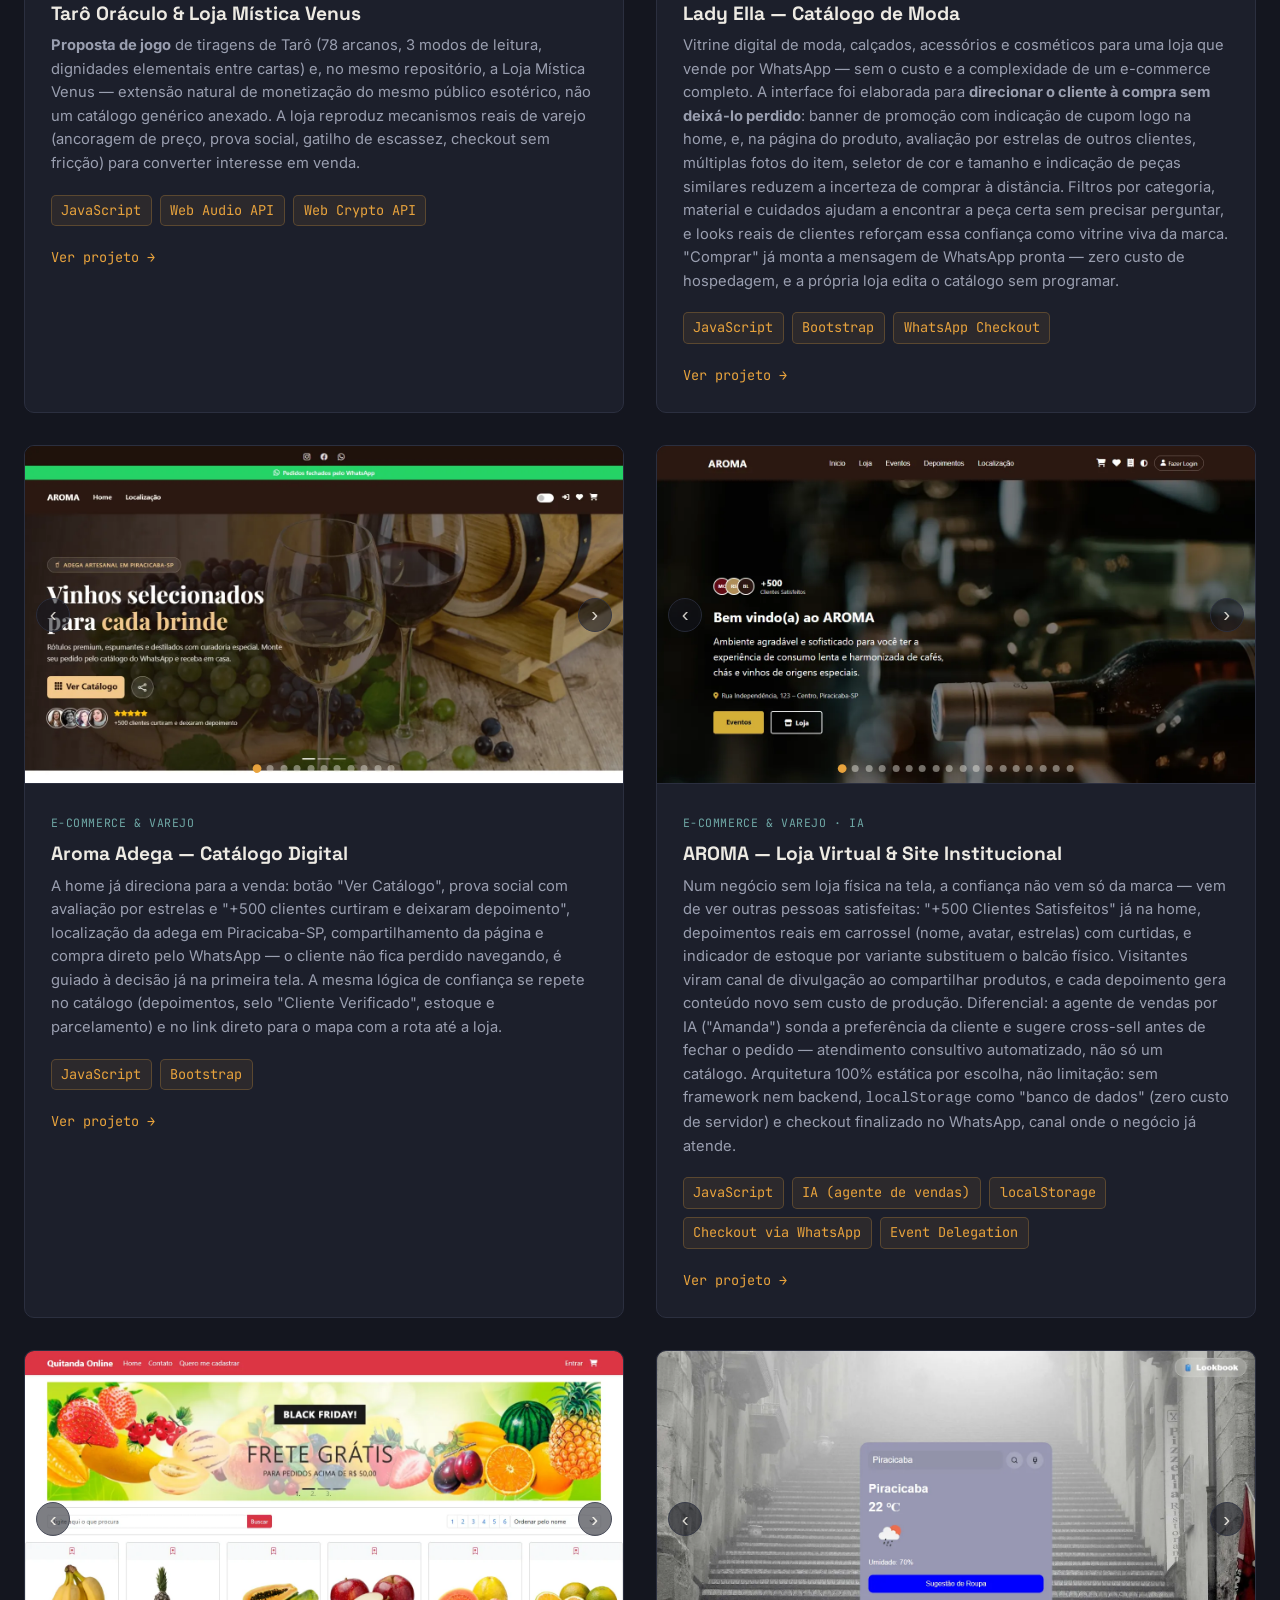
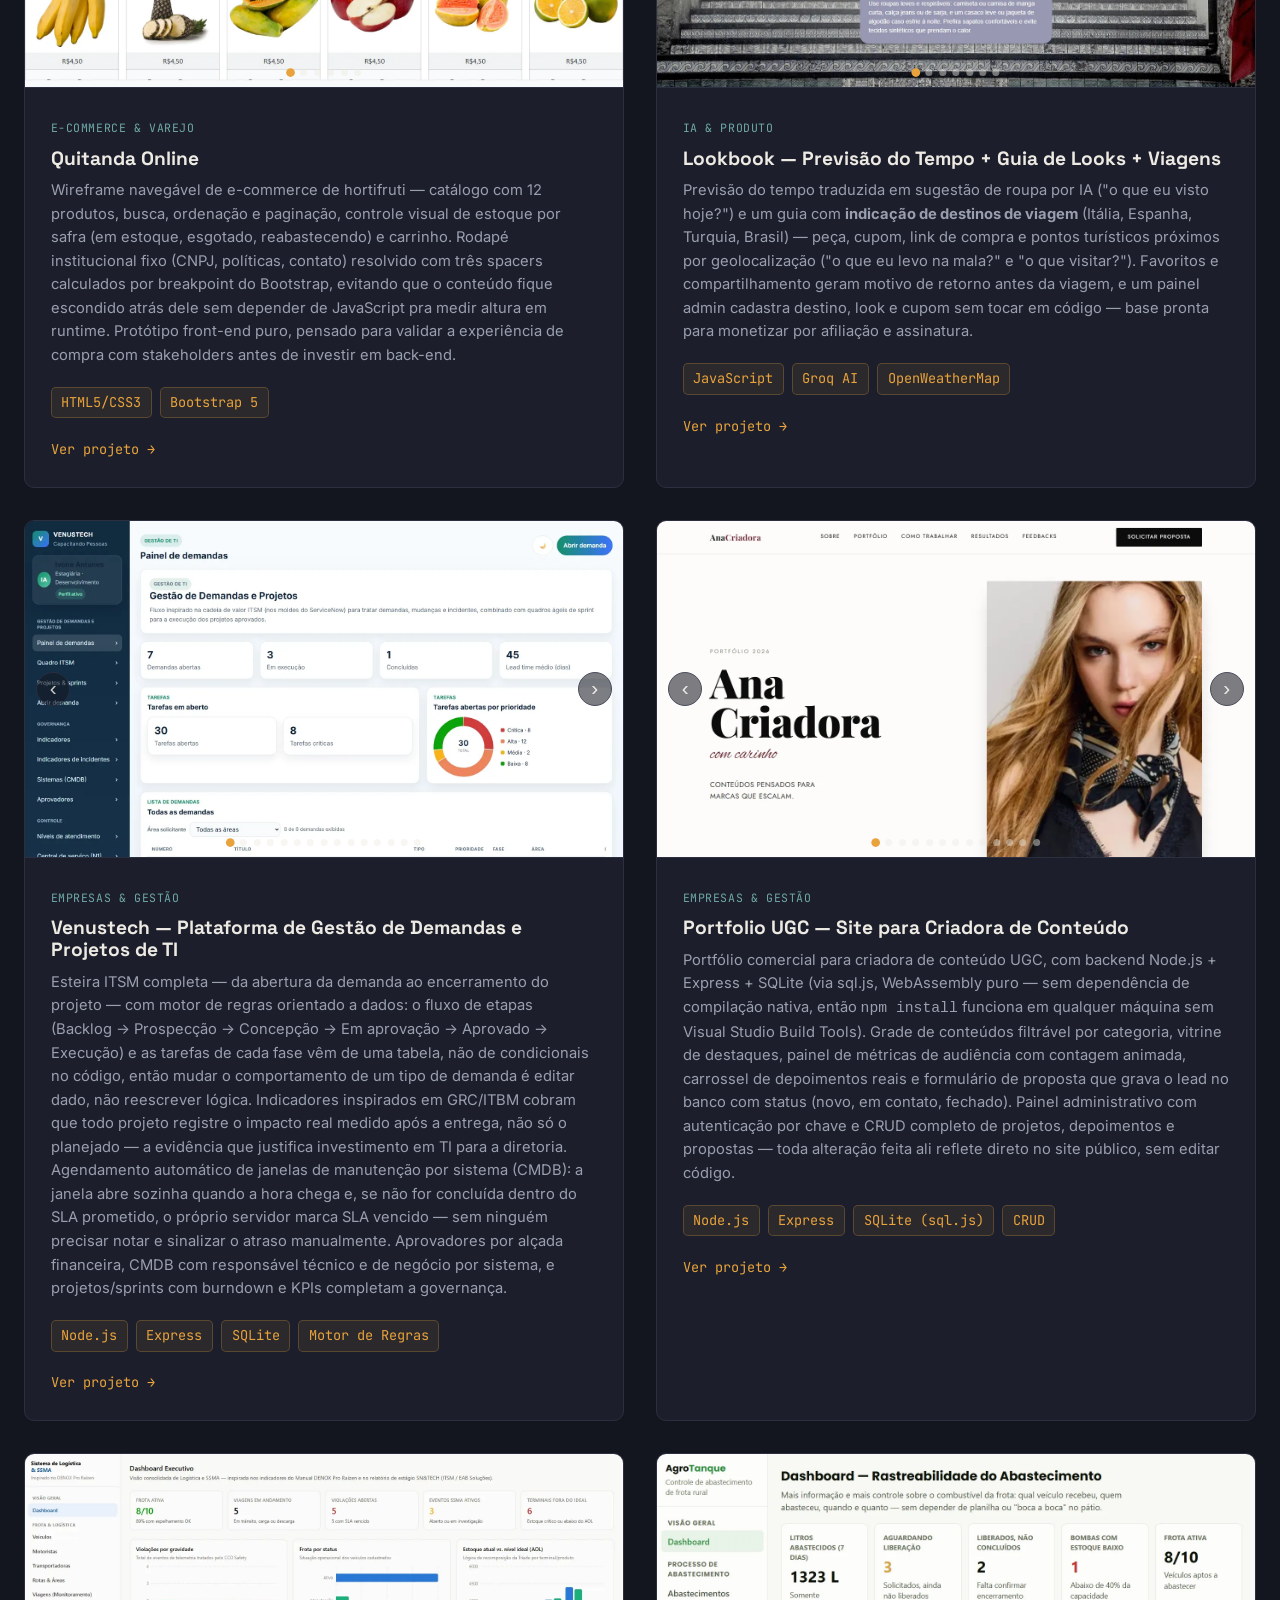
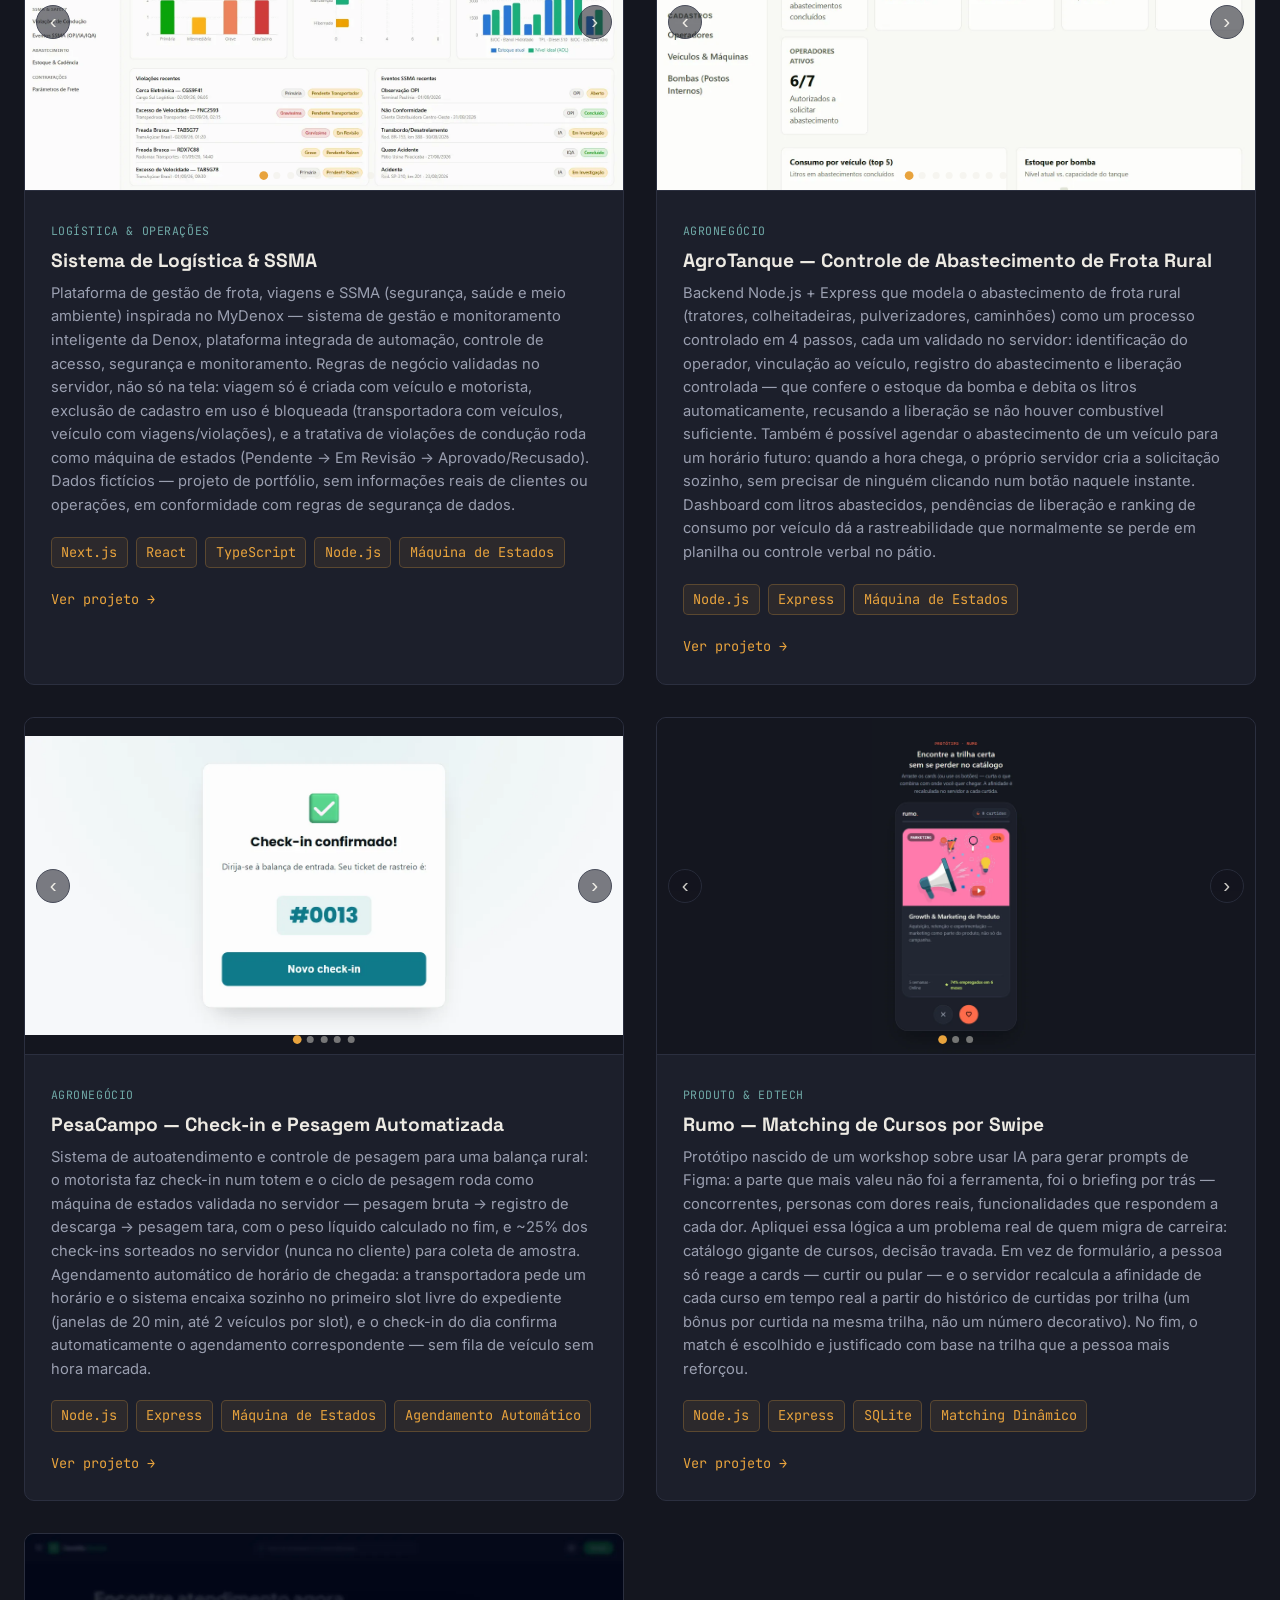
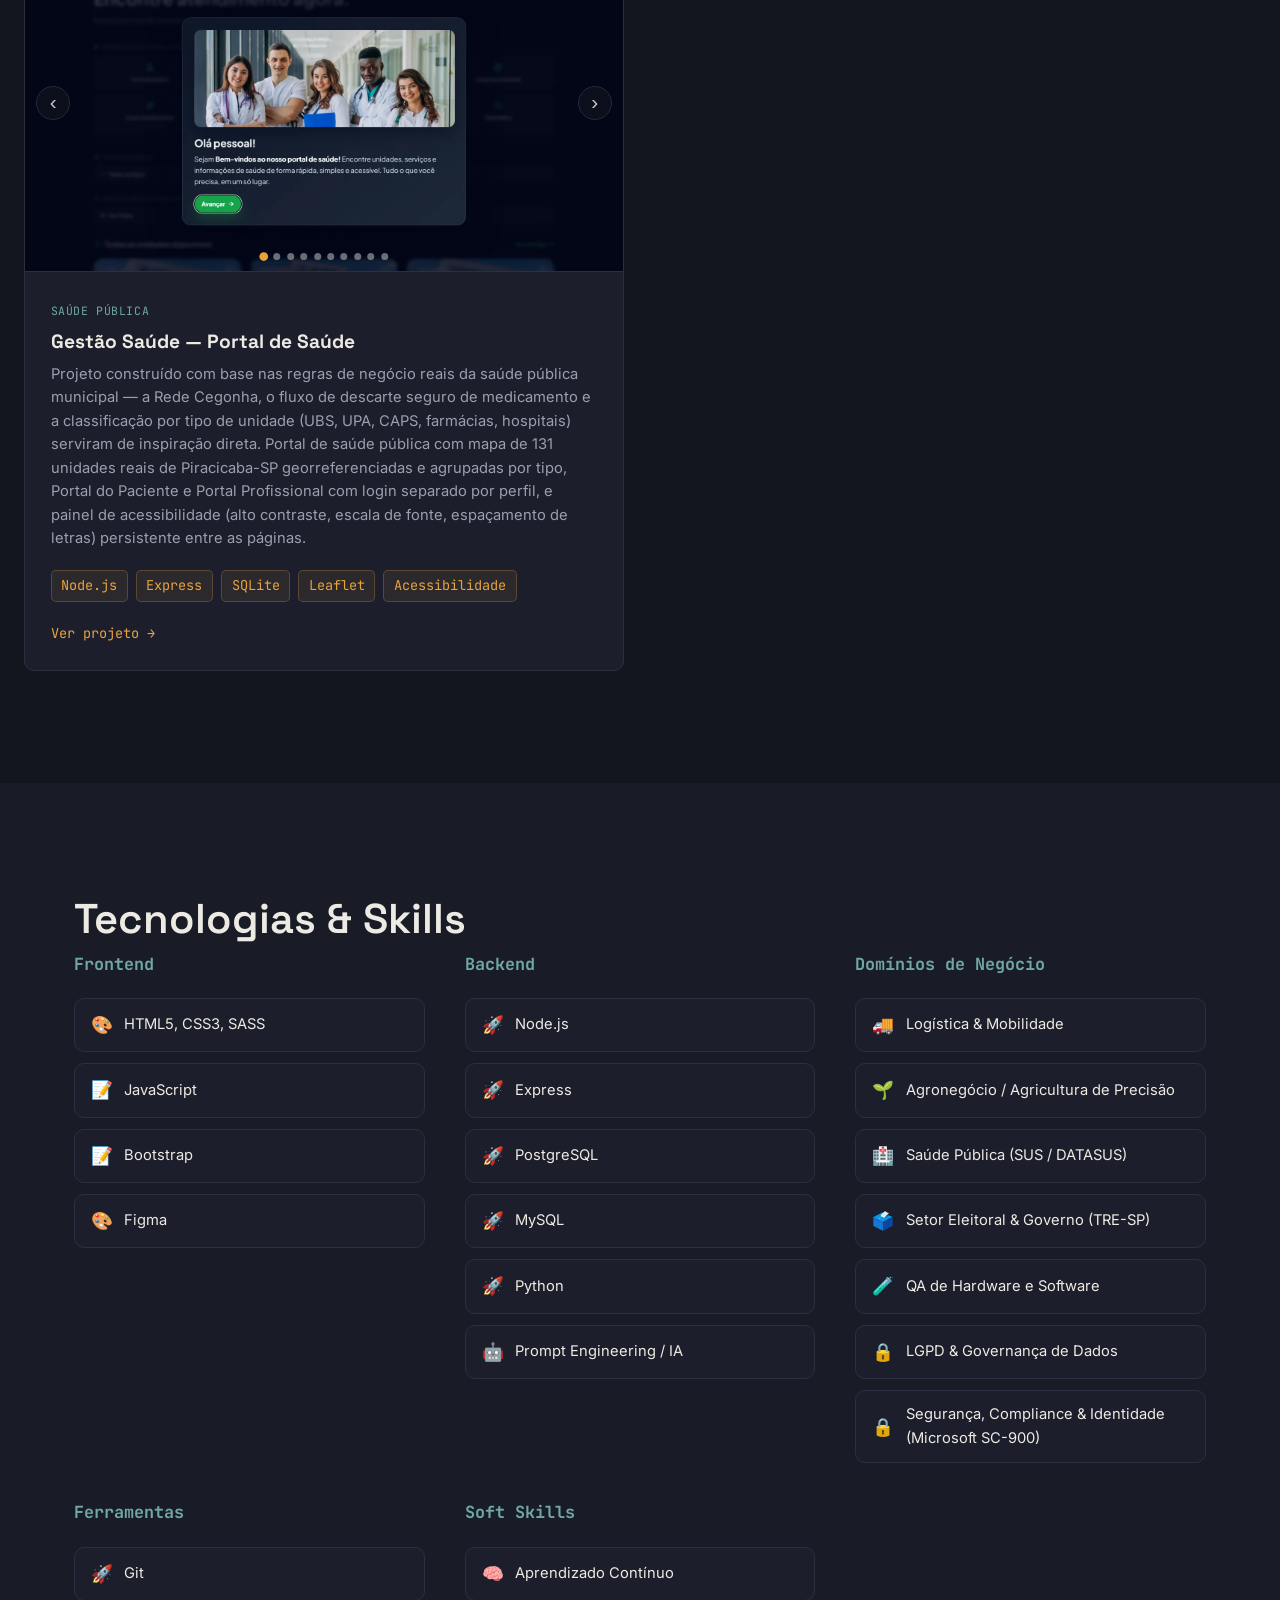
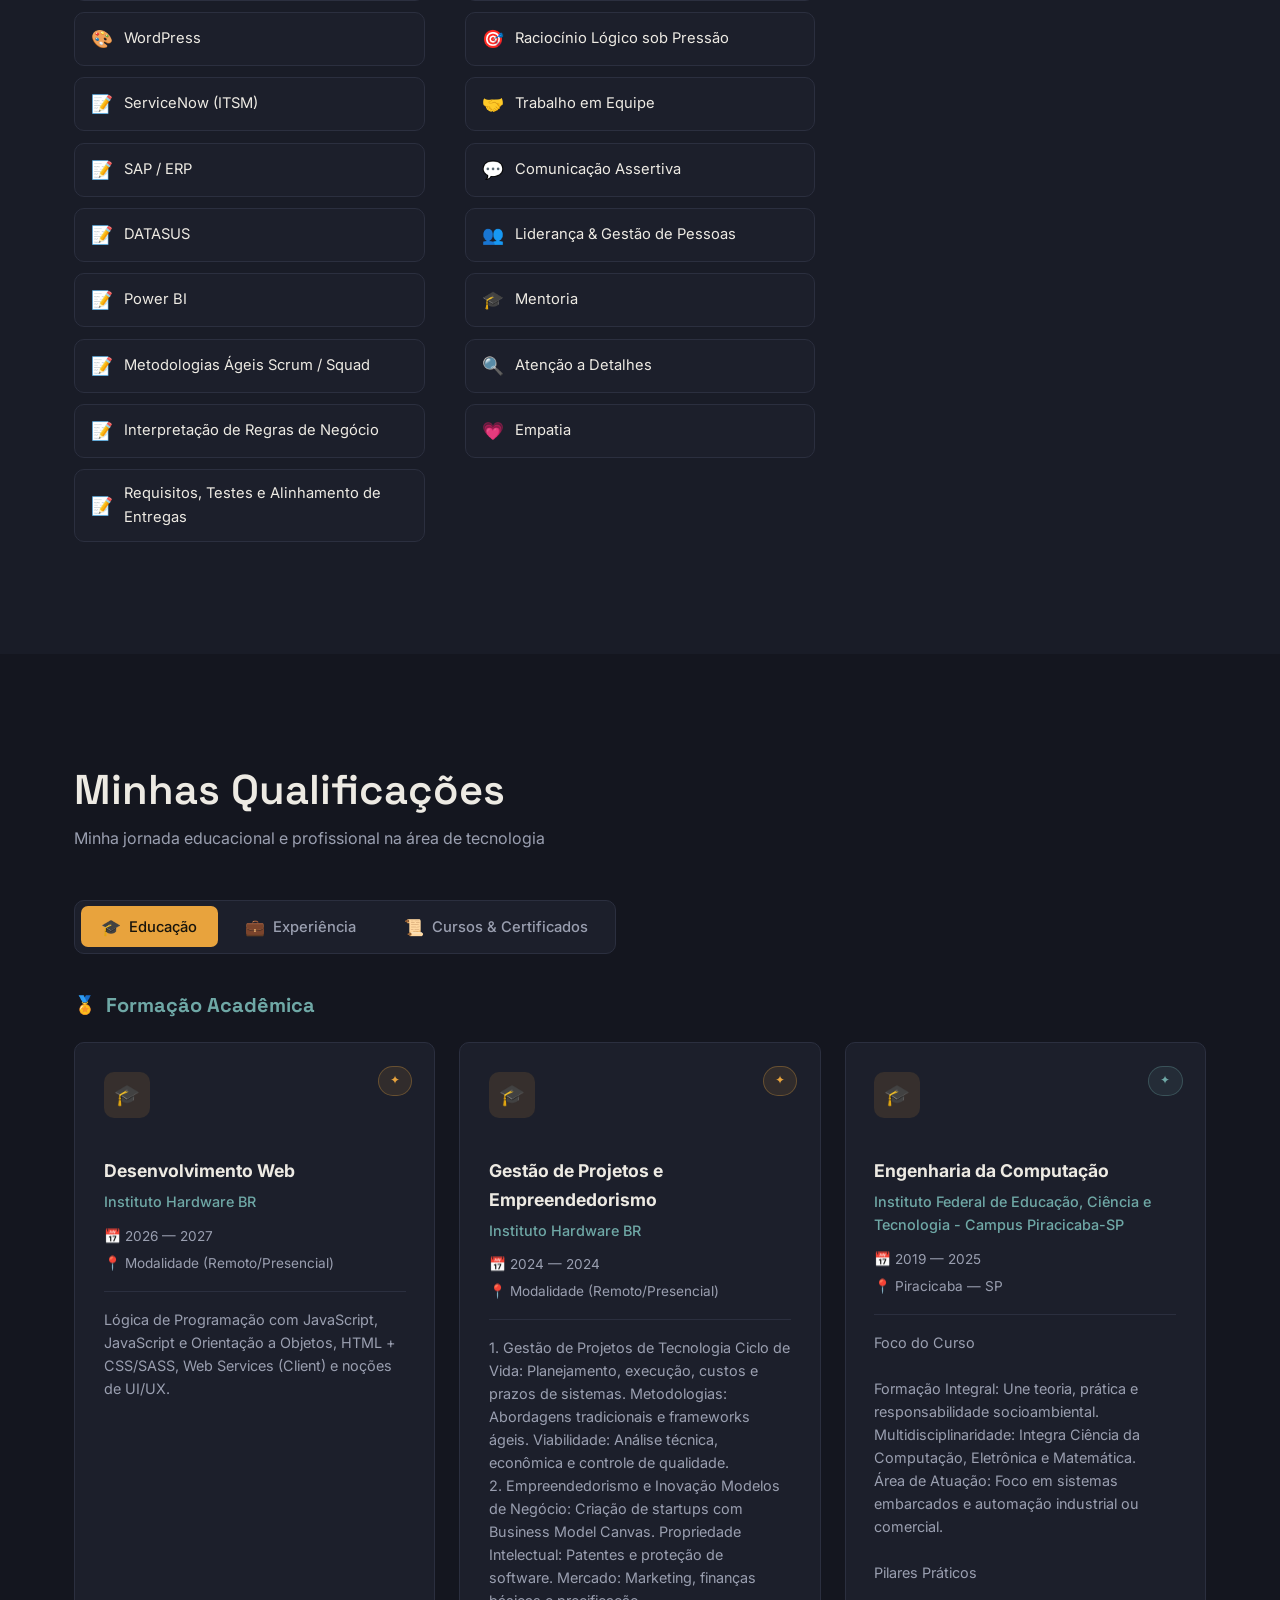
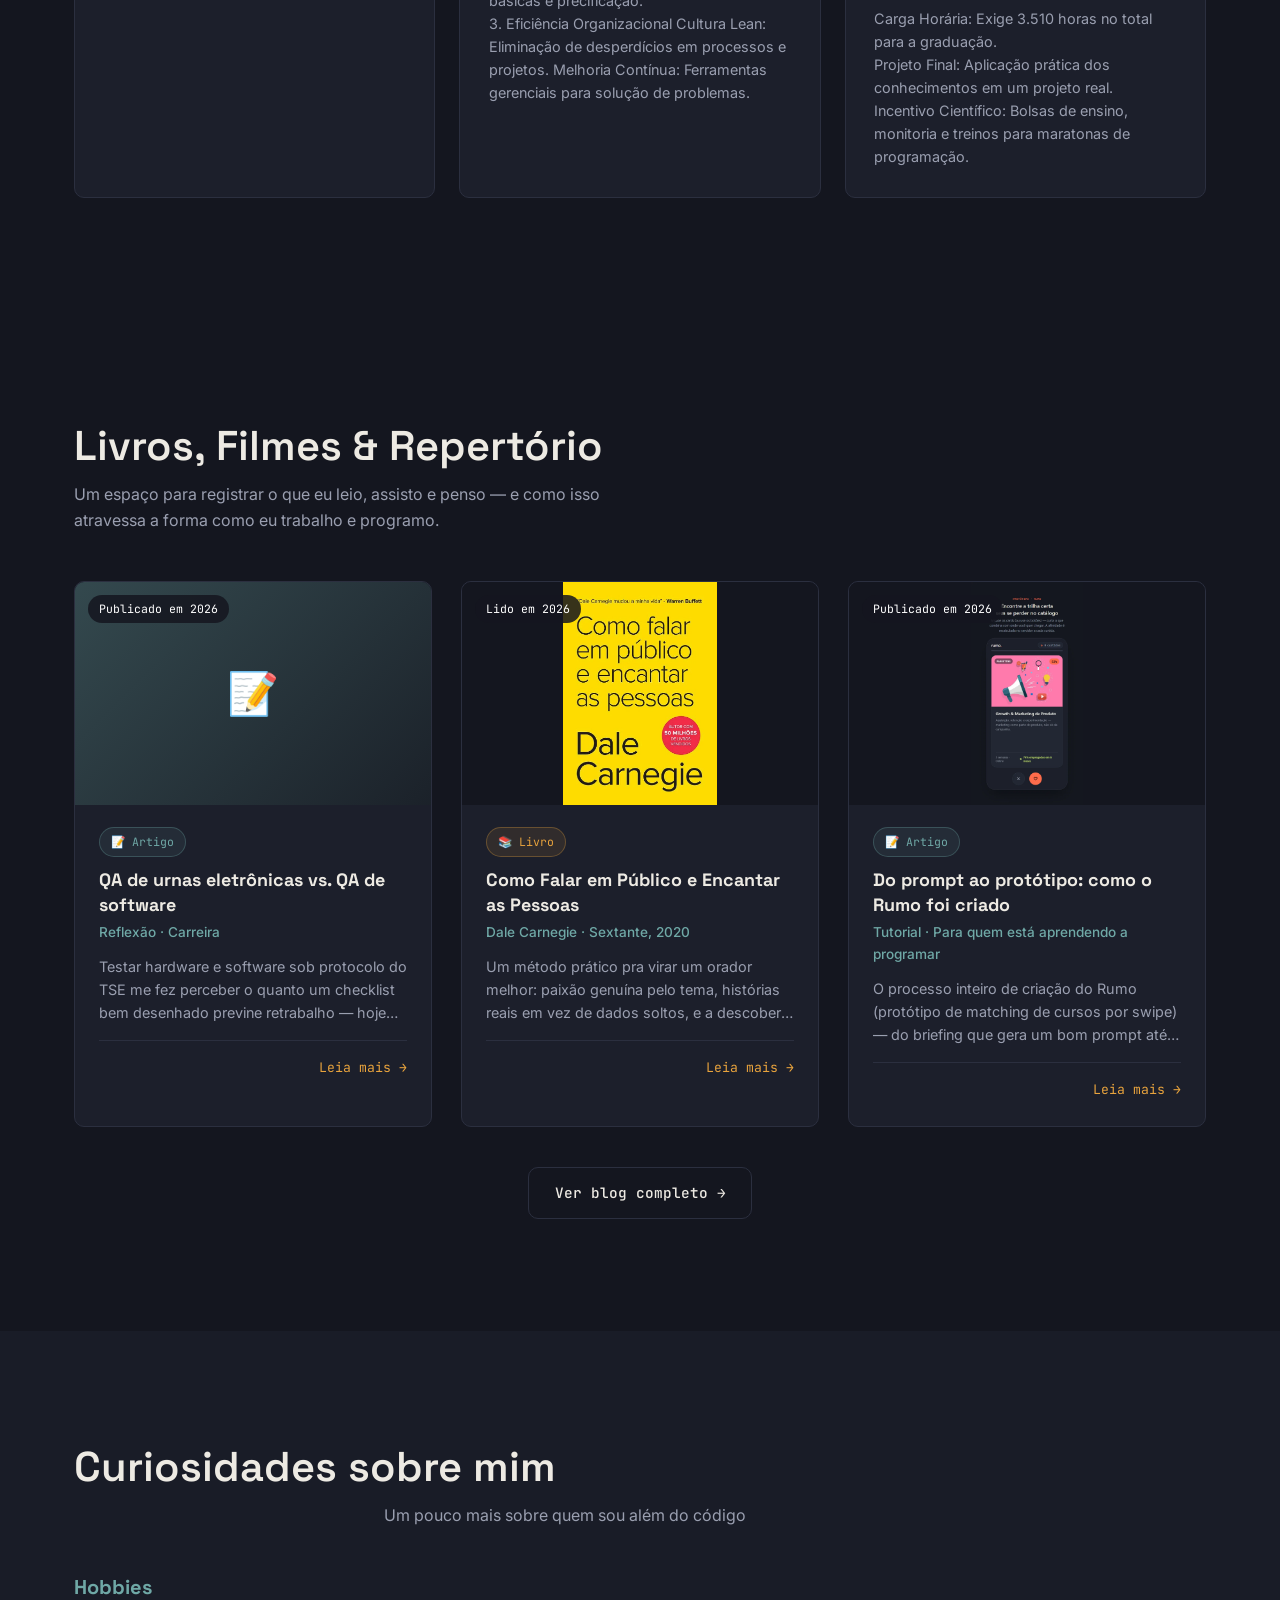
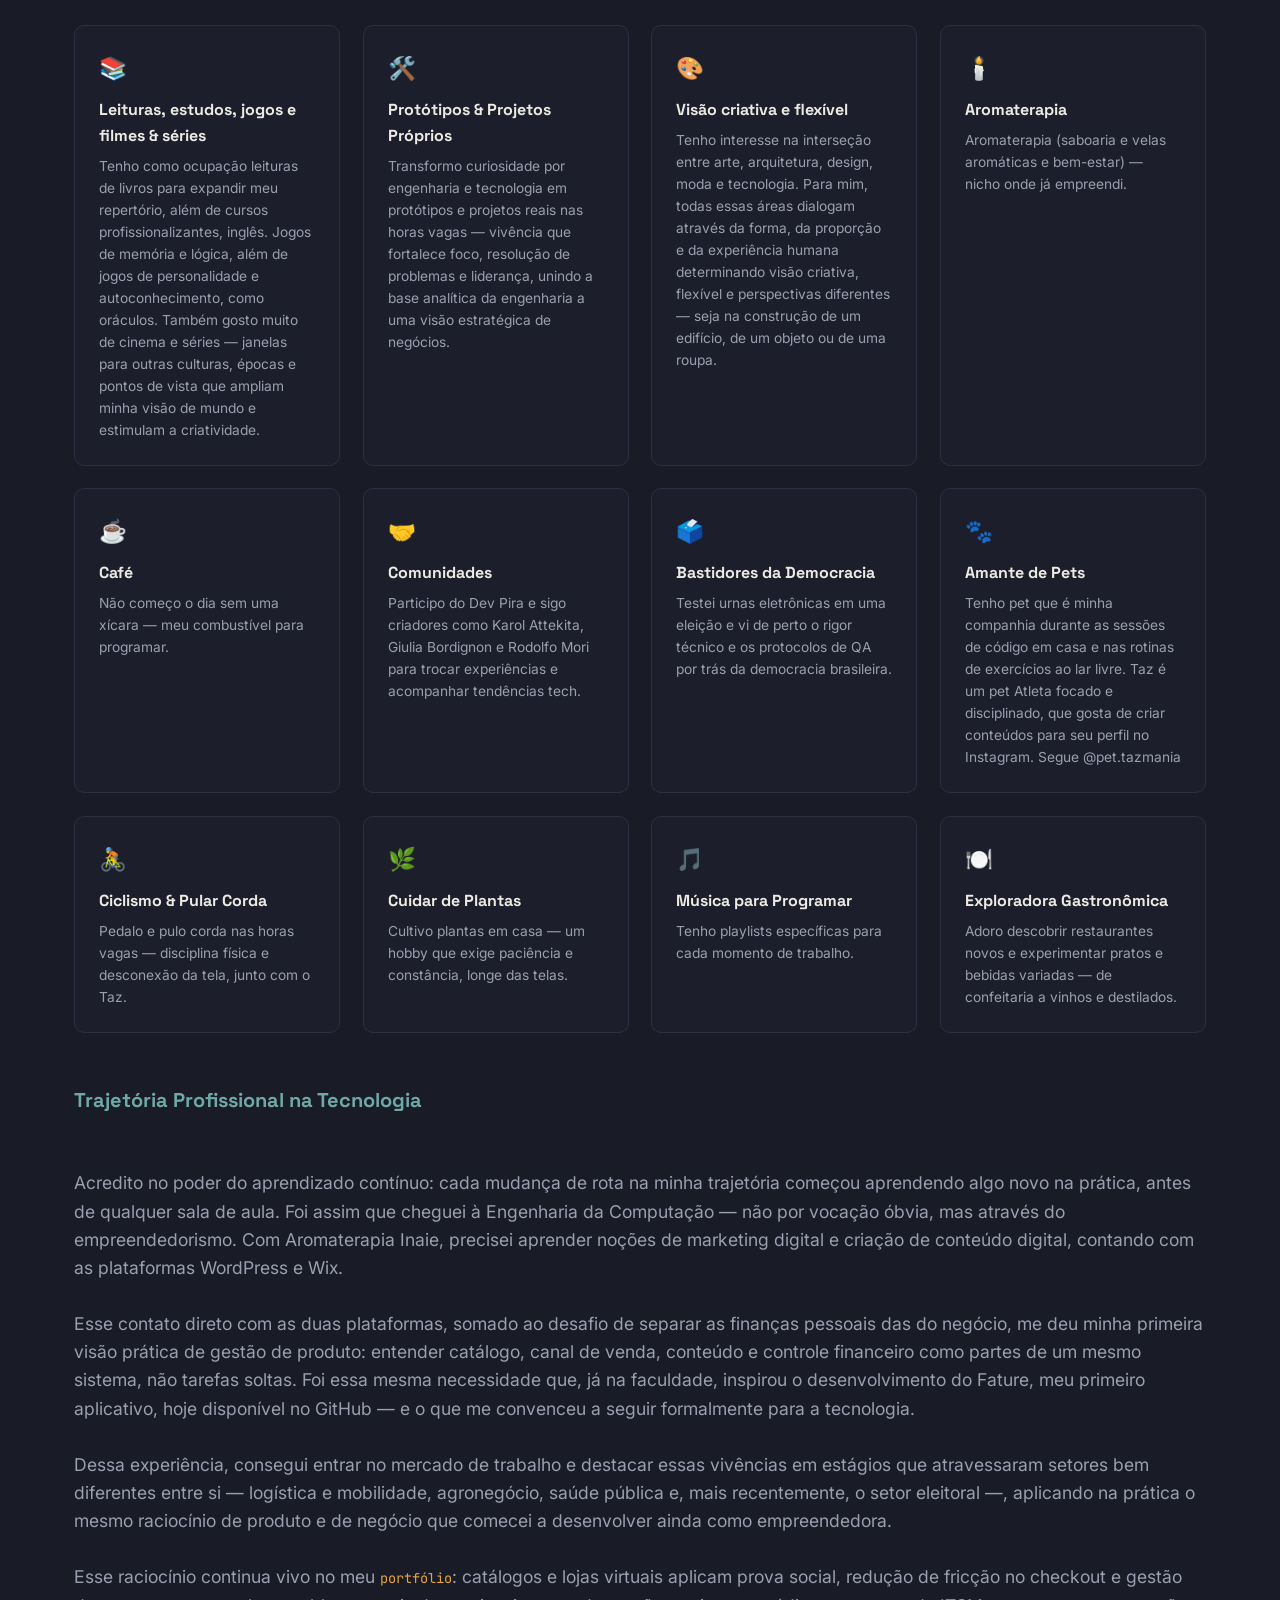
==== commit e7f4cbee: "Point Experiência highlight links to the matching project card in Portfólio (same page), not GitHub " ====
--- a/index.html
+++ b/index.html
@@ -484,7 +484,7 @@
         </div>
       </article>
 
-      <article class="project-card" data-category="empresas">
+      <article class="project-card" data-category="empresas" id="projeto-venustech-itsm">
         <div class="project-card__image">
           <div class="project-card__slides" data-carousel>
             <img loading="lazy" decoding="async" src="img/gestaoti-03-esteira-valor.webp" alt="Painel de demandas com KPIs e tarefas abertas por prioridade">
@@ -554,7 +554,7 @@
         </div>
       </article>
 
-      <article class="project-card" data-category="logistica">
+      <article class="project-card" data-category="logistica" id="projeto-logistica-ssma">
         <div class="project-card__image">
           <div class="project-card__slides" data-carousel>
             <img loading="lazy" decoding="async" src="img/logistica-01-dashboard.webp" alt="Dashboard executivo com KPIs de frota, violações e estoque">
@@ -585,7 +585,7 @@
         </div>
       </article>
 
-      <article class="project-card" data-category="agro">
+      <article class="project-card" data-category="agro" id="projeto-agrotanque">
         <div class="project-card__image">
           <div class="project-card__slides" data-carousel>
             <img loading="lazy" decoding="async" src="img/agrotanque-01-dashboard.webp" alt="Dashboard com litros abastecidos, pendências de liberação e estoque das bombas">
@@ -614,7 +614,7 @@
         </div>
       </article>
 
-      <article class="project-card" data-category="agro">
+      <article class="project-card" data-category="agro" id="projeto-pesacampo">
         <div class="project-card__image">
           <div class="project-card__slides" data-carousel>
             <img loading="lazy" decoding="async" src="img/pesacampo-01-checkin.webp" alt="Totem de check-in de autoatendimento com ticket de rastreio gerado">
@@ -664,7 +664,7 @@
         </div>
       </article>
 
-      <article class="project-card" data-category="saude">
+      <article class="project-card" data-category="saude" id="projeto-gestao-saude">
         <div class="project-card__image">
           <div class="project-card__slides" data-carousel>
             <img loading="lazy" decoding="async" src="img/gestaosaude-01-boas-vindas.webp" alt="Tela de boas-vindas com equipe de saúde">
@@ -894,7 +894,7 @@
             segmentados de saúde coletiva, lidando diretamente com desafios de usabilidade, integração e confiabilidade de dados
             enfrentados pelos usuários finais.
           </p>
-          <blockquote class="quali-card__highlight">Vivência que aproximou minha migração para desenvolvimento de software — inspirando o projeto próprio <a href="https://github.com/antunesivone/portfolio-docs/tree/main/gestao-saude" target="_blank" rel="noopener">Gestão Saúde — Portal de Saúde</a>: lidar com desafios de usabilidade, integração e confiabilidade de dados enfrentados pelos usuários finais reforçou a leitura de indicadores e o uso de dados para embasar decisões, competências aplicáveis à construção de dashboards e ferramentas orientadas a dados.</blockquote>
+          <blockquote class="quali-card__highlight">Vivência que aproximou minha migração para desenvolvimento de software — inspirando o projeto próprio <a href="#projeto-gestao-saude">Gestão Saúde — Portal de Saúde</a>: lidar com desafios de usabilidade, integração e confiabilidade de dados enfrentados pelos usuários finais reforçou a leitura de indicadores e o uso de dados para embasar decisões, competências aplicáveis à construção de dashboards e ferramentas orientadas a dados.</blockquote>
           <h5 class="quali-card__subtitle">Principais responsabilidades</h5>
           <ul class="quali-card__list">
             <li>Operação de sistemas do DATASUS identificando pontos de fricção no uso pelos municípios</li>
@@ -930,7 +930,7 @@
             Atuei na divisão EAB (Etanol, Açúcar e Bioenergia) da Raízen, atendendo às áreas de Agrícola, Indústria e SSMA, no
             time de TI fazendo interface com times de negócio e fornecedores.
           </p>
-          <blockquote class="quali-card__highlight">Vivência no agronegócio (EAB) que inspirou projetos próprios como <a href="https://github.com/antunesivone/portfolio-docs/tree/main/agrotanque" target="_blank" rel="noopener">AgroTanque</a>, <a href="https://github.com/antunesivone/portfolio-docs/tree/main/pesacampo" target="_blank" rel="noopener">PesaCampo</a> e <a href="https://github.com/antunesivone/portfolio-docs/tree/main/venustech-itsm" target="_blank" rel="noopener">Venustech — Plataforma de Gestão de Demandas e Projetos de TI</a> — nos departamentos de logística, ERP/ITSM, SSMA, faturamento, suprimento mobile, geolocalização territorial e rastreio de frotas e drones, consolidando a transição para desenvolvimento de software, com familiaridade prática no ciclo requisição-lógica-resposta que fundamenta o consumo e desenvolvimento de APIs.</blockquote>
+          <blockquote class="quali-card__highlight">Vivência no agronegócio (EAB) que inspirou projetos próprios como <a href="#projeto-agrotanque">AgroTanque</a>, <a href="#projeto-pesacampo">PesaCampo</a> e <a href="#projeto-venustech-itsm">Venustech — Plataforma de Gestão de Demandas e Projetos de TI</a> — nos departamentos de logística, ERP/ITSM, SSMA, faturamento, suprimento mobile, geolocalização territorial e rastreio de frotas e drones, consolidando a transição para desenvolvimento de software, com familiaridade prática no ciclo requisição-lógica-resposta que fundamenta o consumo e desenvolvimento de APIs.</blockquote>
           <h5 class="quali-card__subtitle">Principais responsabilidades</h5>
           <ul class="quali-card__list">
             <li>Gestão de demandas e projetos com metodologias ágeis e tradicionais (Scrum, Kanban, Lean, PMBOK, Waterfall)</li>
@@ -968,7 +968,7 @@
             de SSMA, mobilidade, rastreabilidade, estoque e Supply Chain Management (Raízen/Shell), com foco em segurança no
             transporte de produtos inflamáveis, precificação de frete e controle de distribuição e faturamento.
           </p>
-          <blockquote class="quali-card__highlight">Vivência que aproximou regras de negócio de logística e distribuição, rastreamento de frota, automação de processos ("agendamento de frota") e integração de sistemas corporativos do desenvolvimento de software — inspirando o projeto próprio <a href="https://github.com/antunesivone/portfolio-docs/tree/main/logistica-ssma" target="_blank" rel="noopener">Sistema de Logística &amp; SSMA</a>: reforçou a capacidade analítica na leitura de indicadores e o uso de dados para embasar decisões, competências aplicáveis à construção de dashboards e ferramentas orientadas a dados.</blockquote>
+          <blockquote class="quali-card__highlight">Vivência que aproximou regras de negócio de logística e distribuição, rastreamento de frota, automação de processos ("agendamento de frota") e integração de sistemas corporativos do desenvolvimento de software — inspirando o projeto próprio <a href="#projeto-logistica-ssma">Sistema de Logística &amp; SSMA</a>: reforçou a capacidade analítica na leitura de indicadores e o uso de dados para embasar decisões, competências aplicáveis à construção de dashboards e ferramentas orientadas a dados.</blockquote>
           <h5 class="quali-card__subtitle">Principais responsabilidades</h5>
           <ul class="quali-card__list">
             <li>Integração entre ERP de estoque de combustíveis, sistemas de logística, faturamento e SSMA, com envio via API dos dados de monitoramento (Denox) ao ERP/SAP para atualização automática de estoque, faturamento e emissão de CT-e/NF-e</li>
--- a/style.css
+++ b/style.css
@@ -469,6 +469,7 @@
   border: 1px solid var(--border);
   border-radius: var(--radius);
   overflow: hidden;
+  scroll-margin-top: 90px;
   transition: transform var(--transition), border-color var(--transition);
 }
 .project-card:hover { transform: translateY(-4px); border-color: var(--accent-2); }
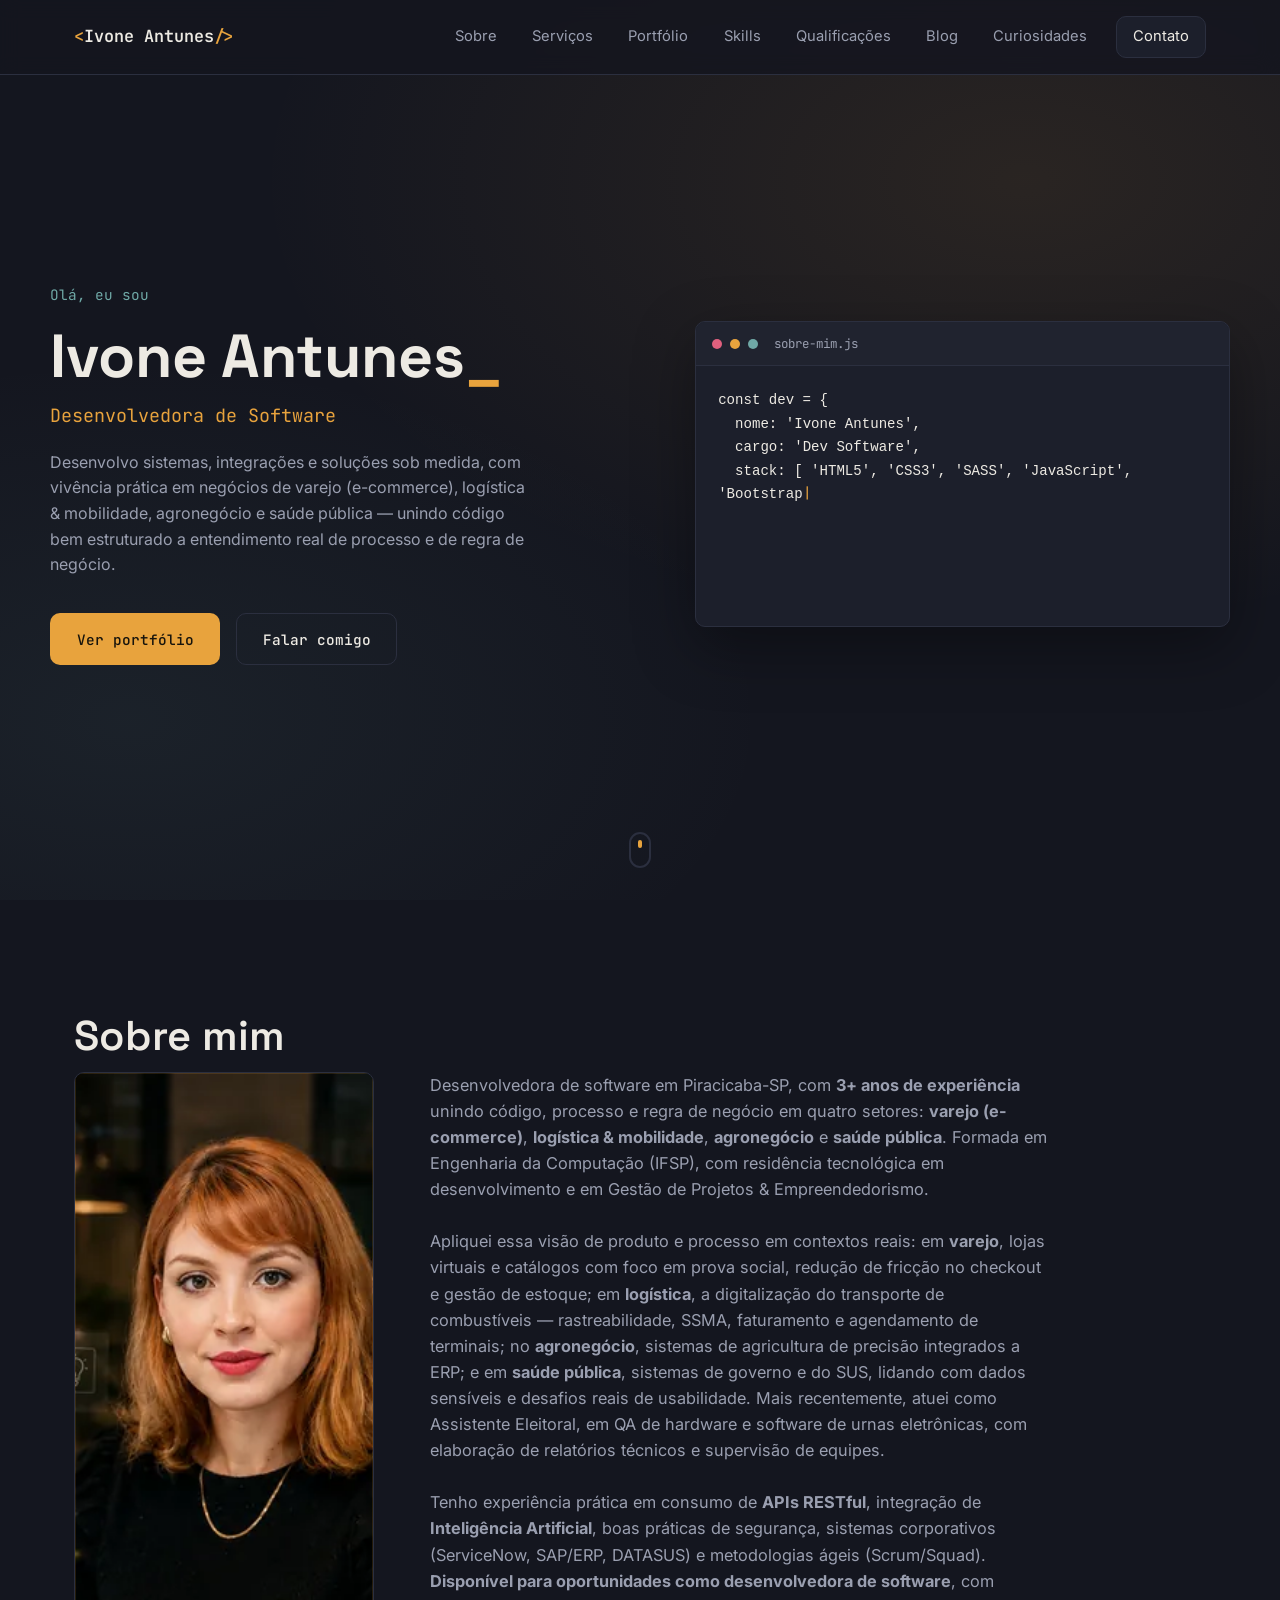
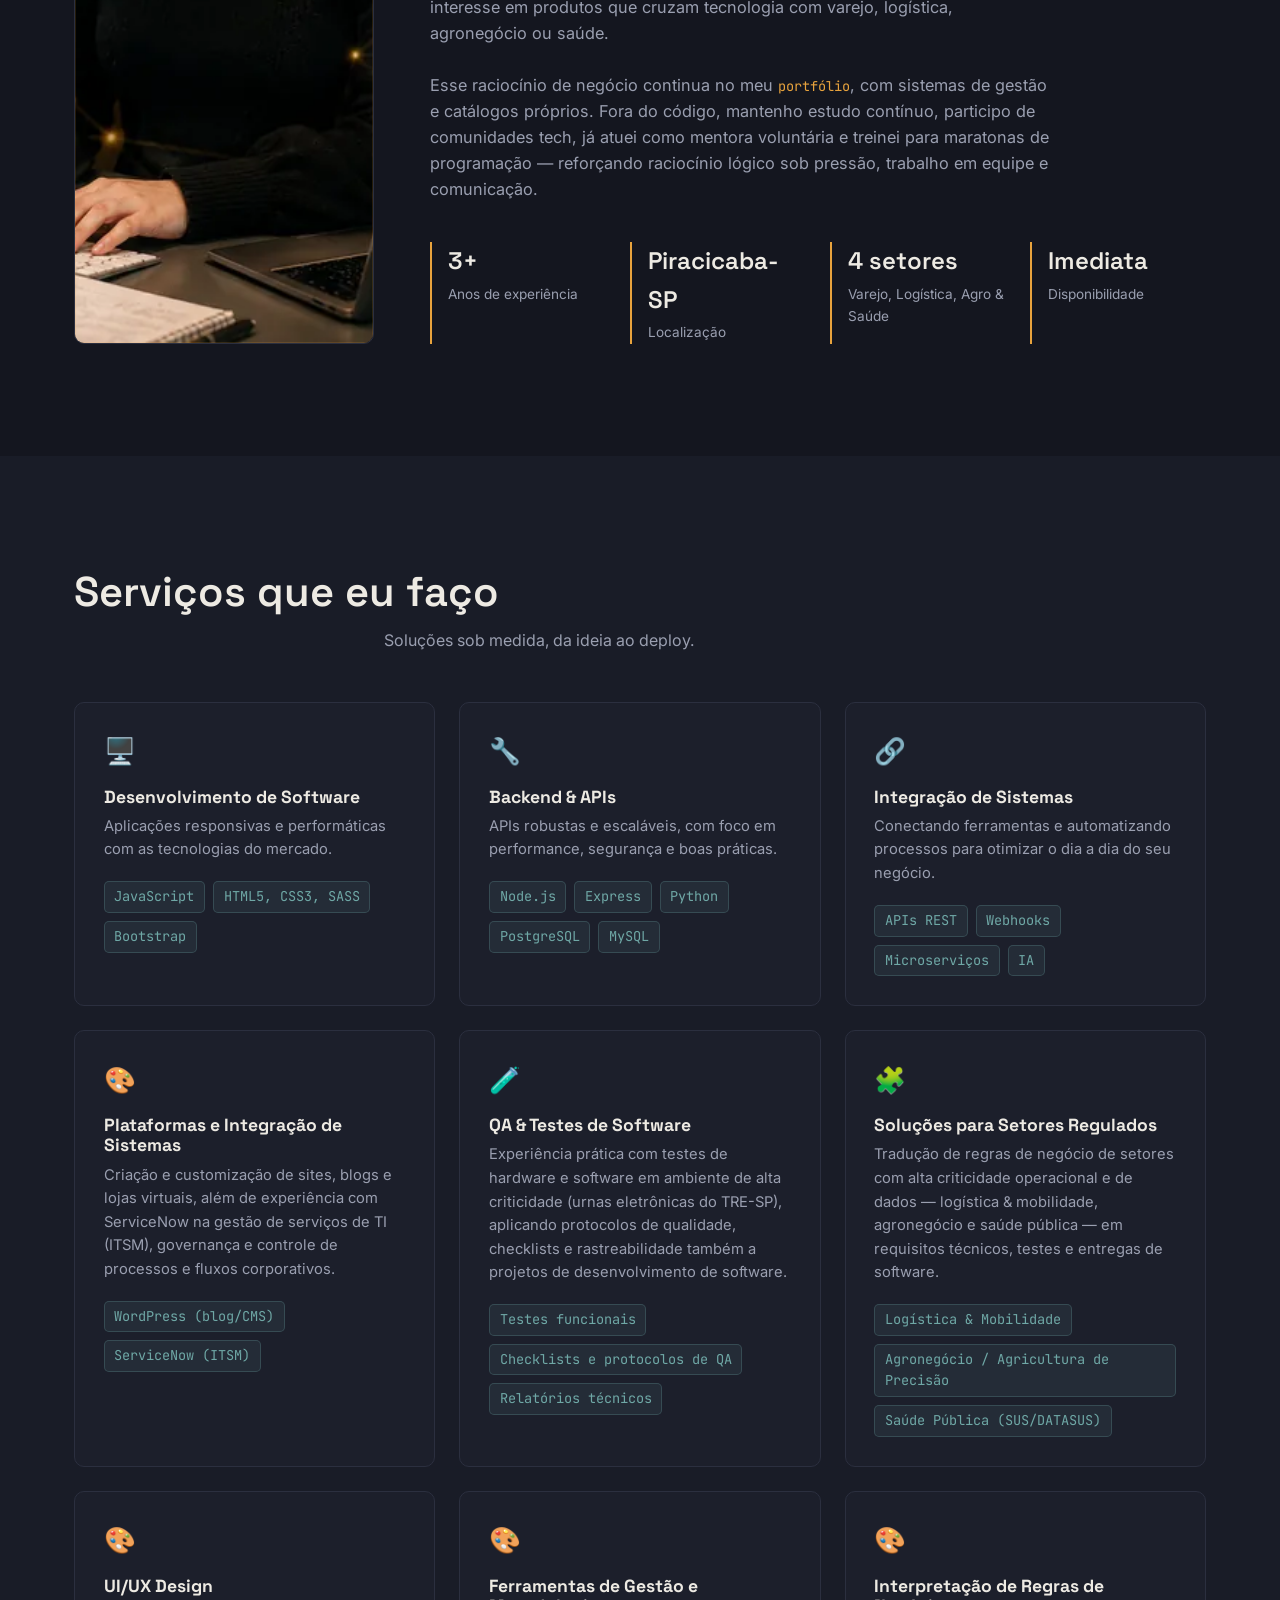
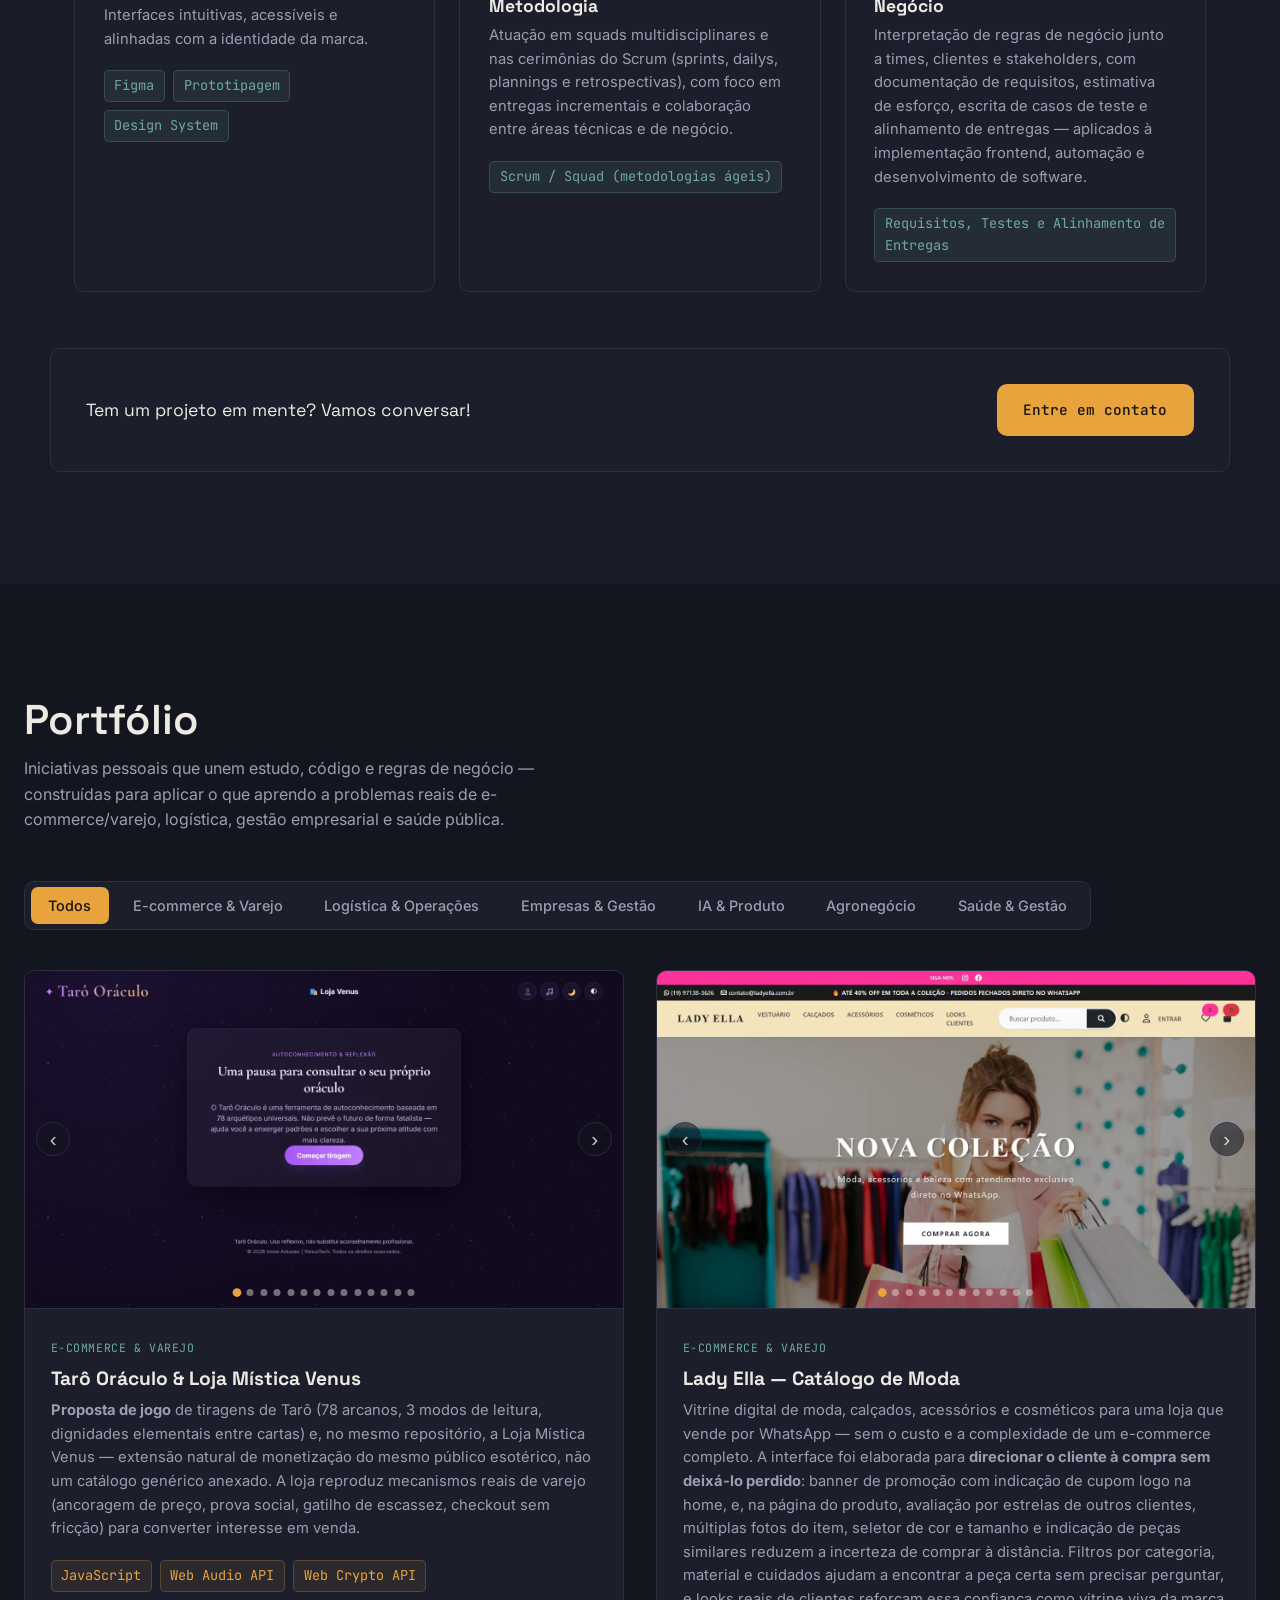
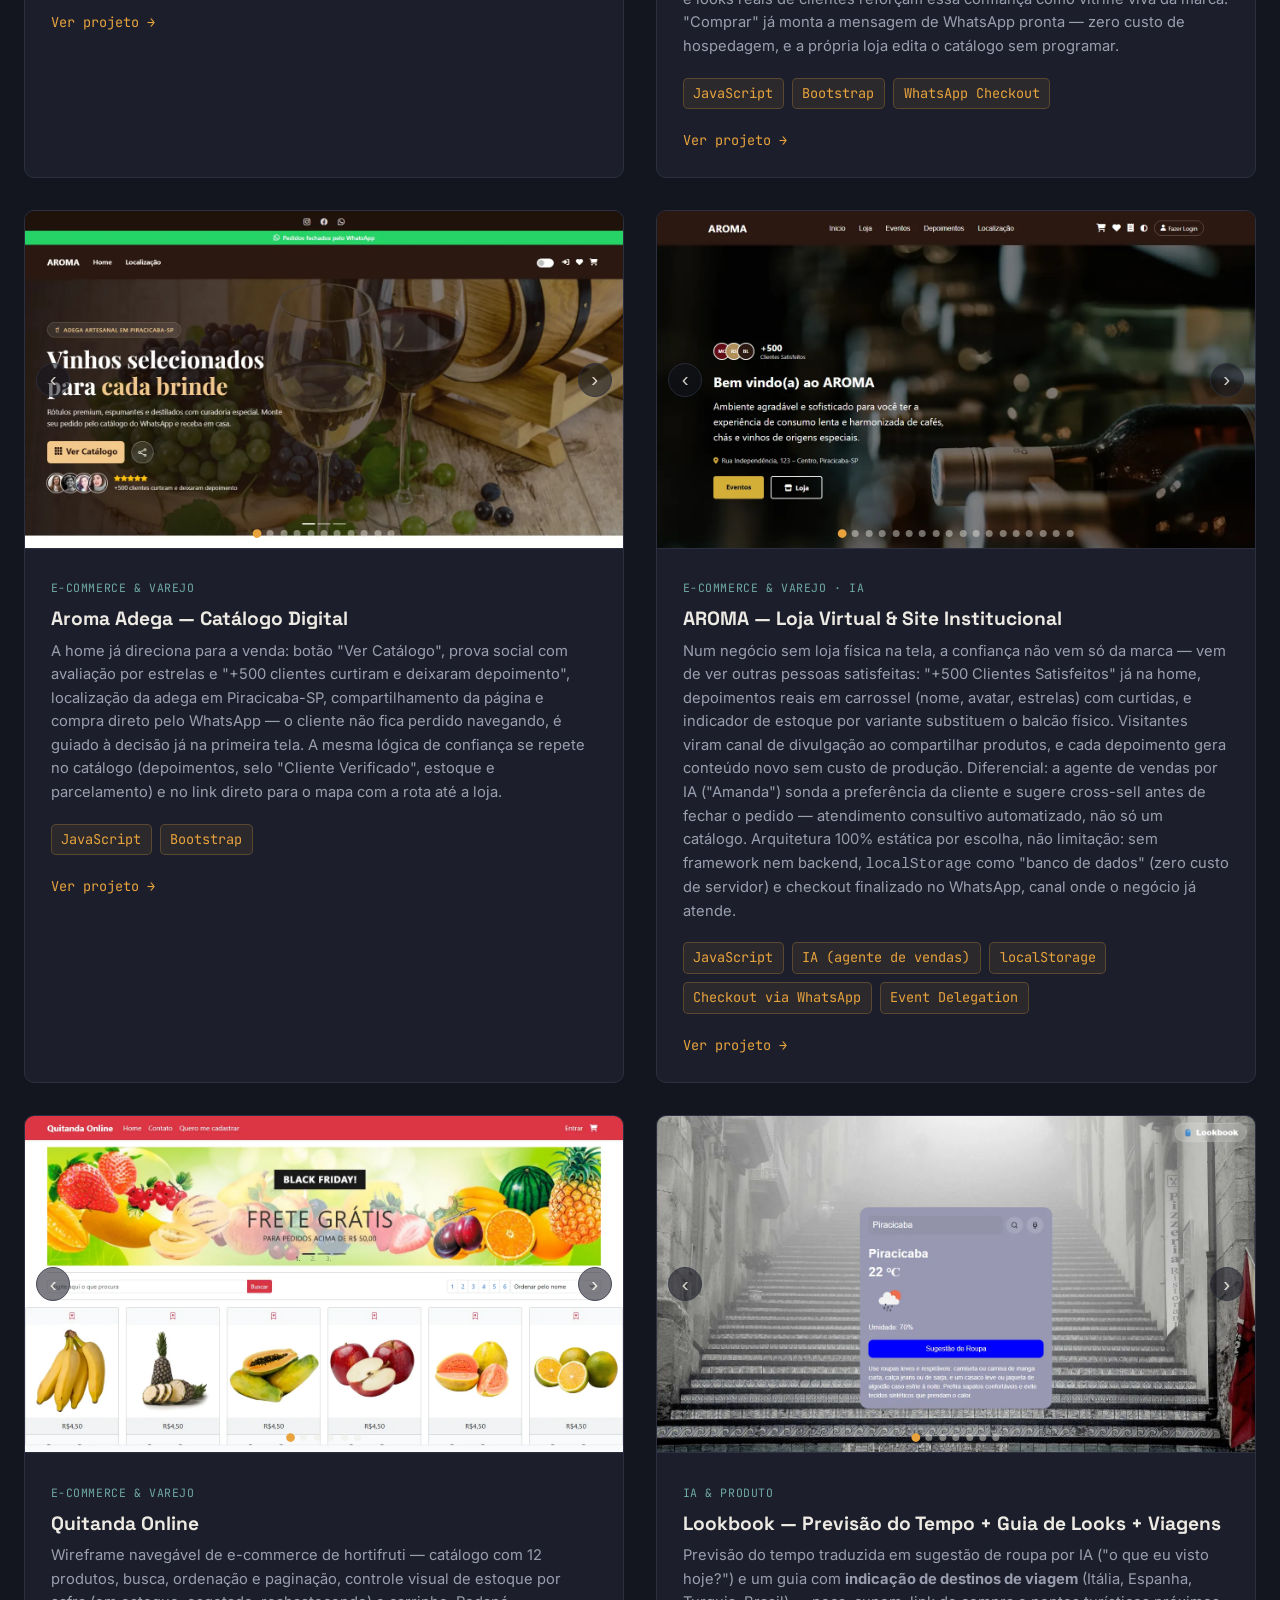
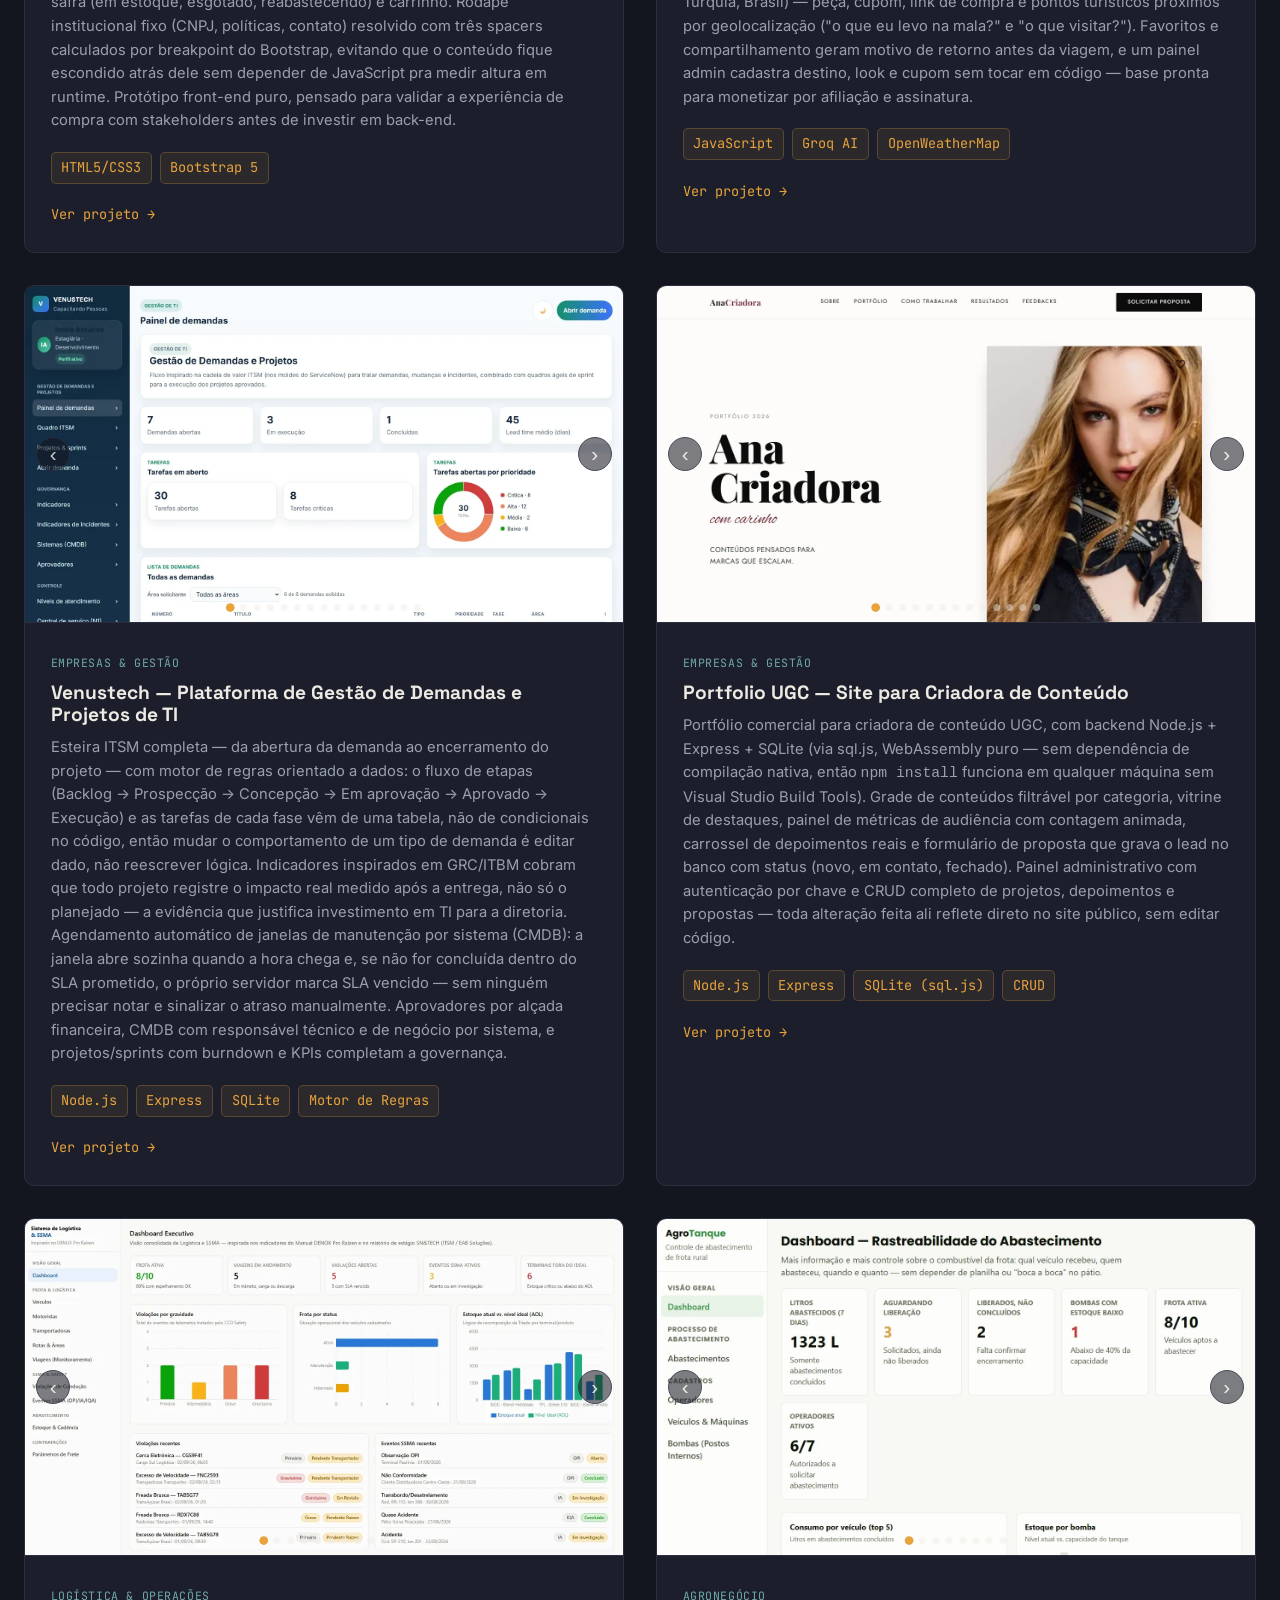
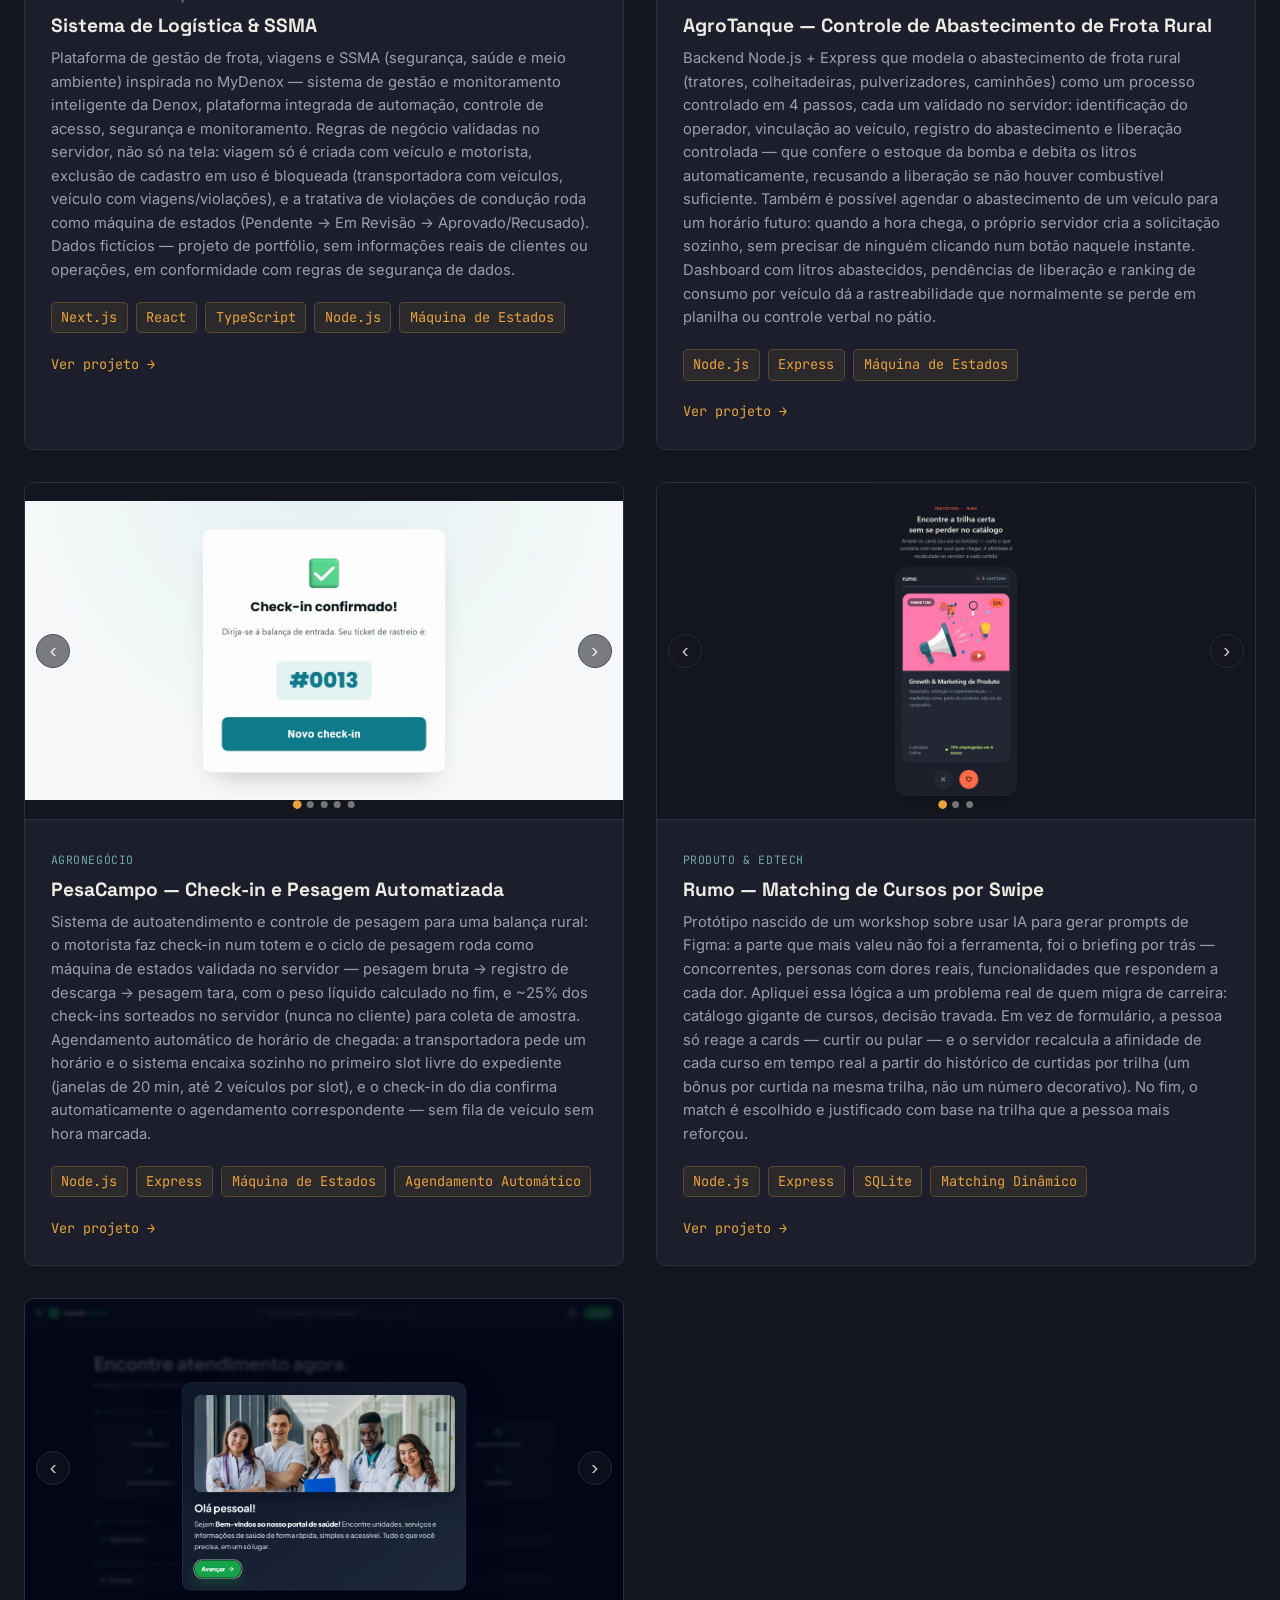
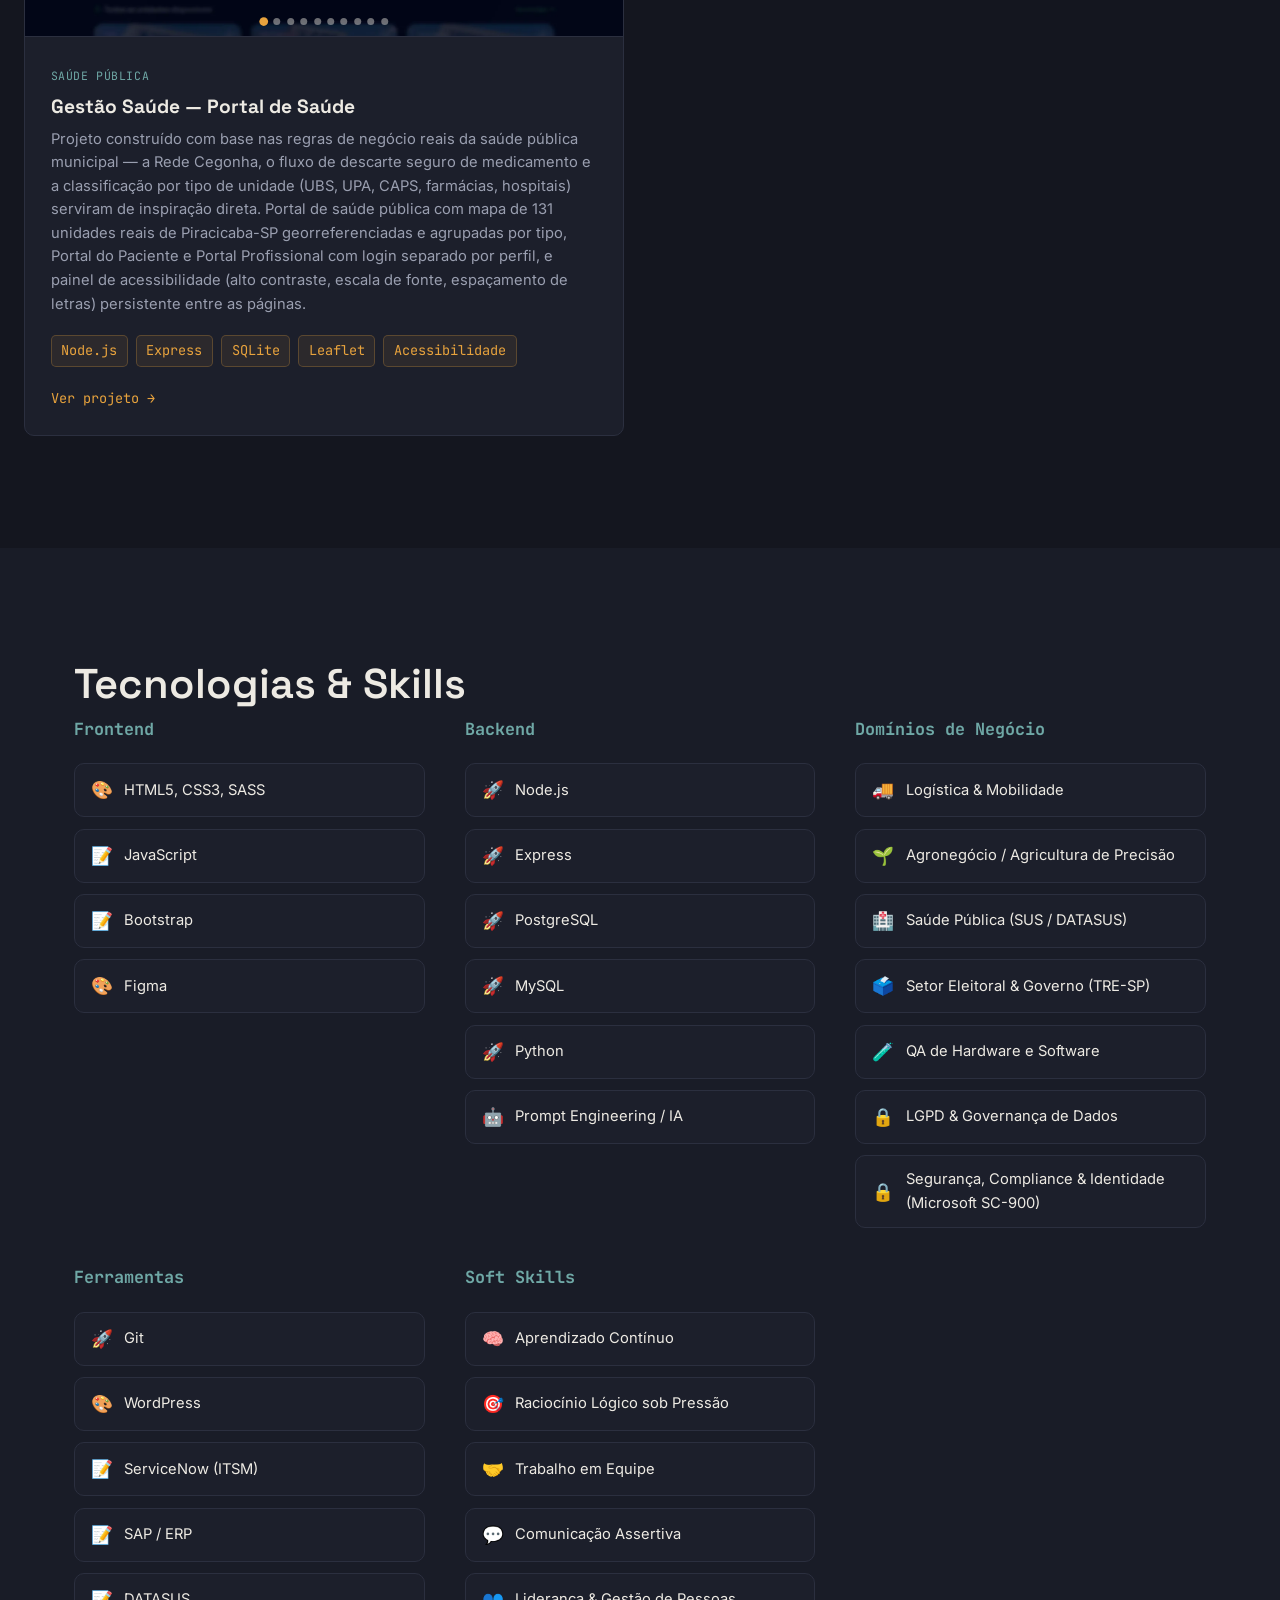
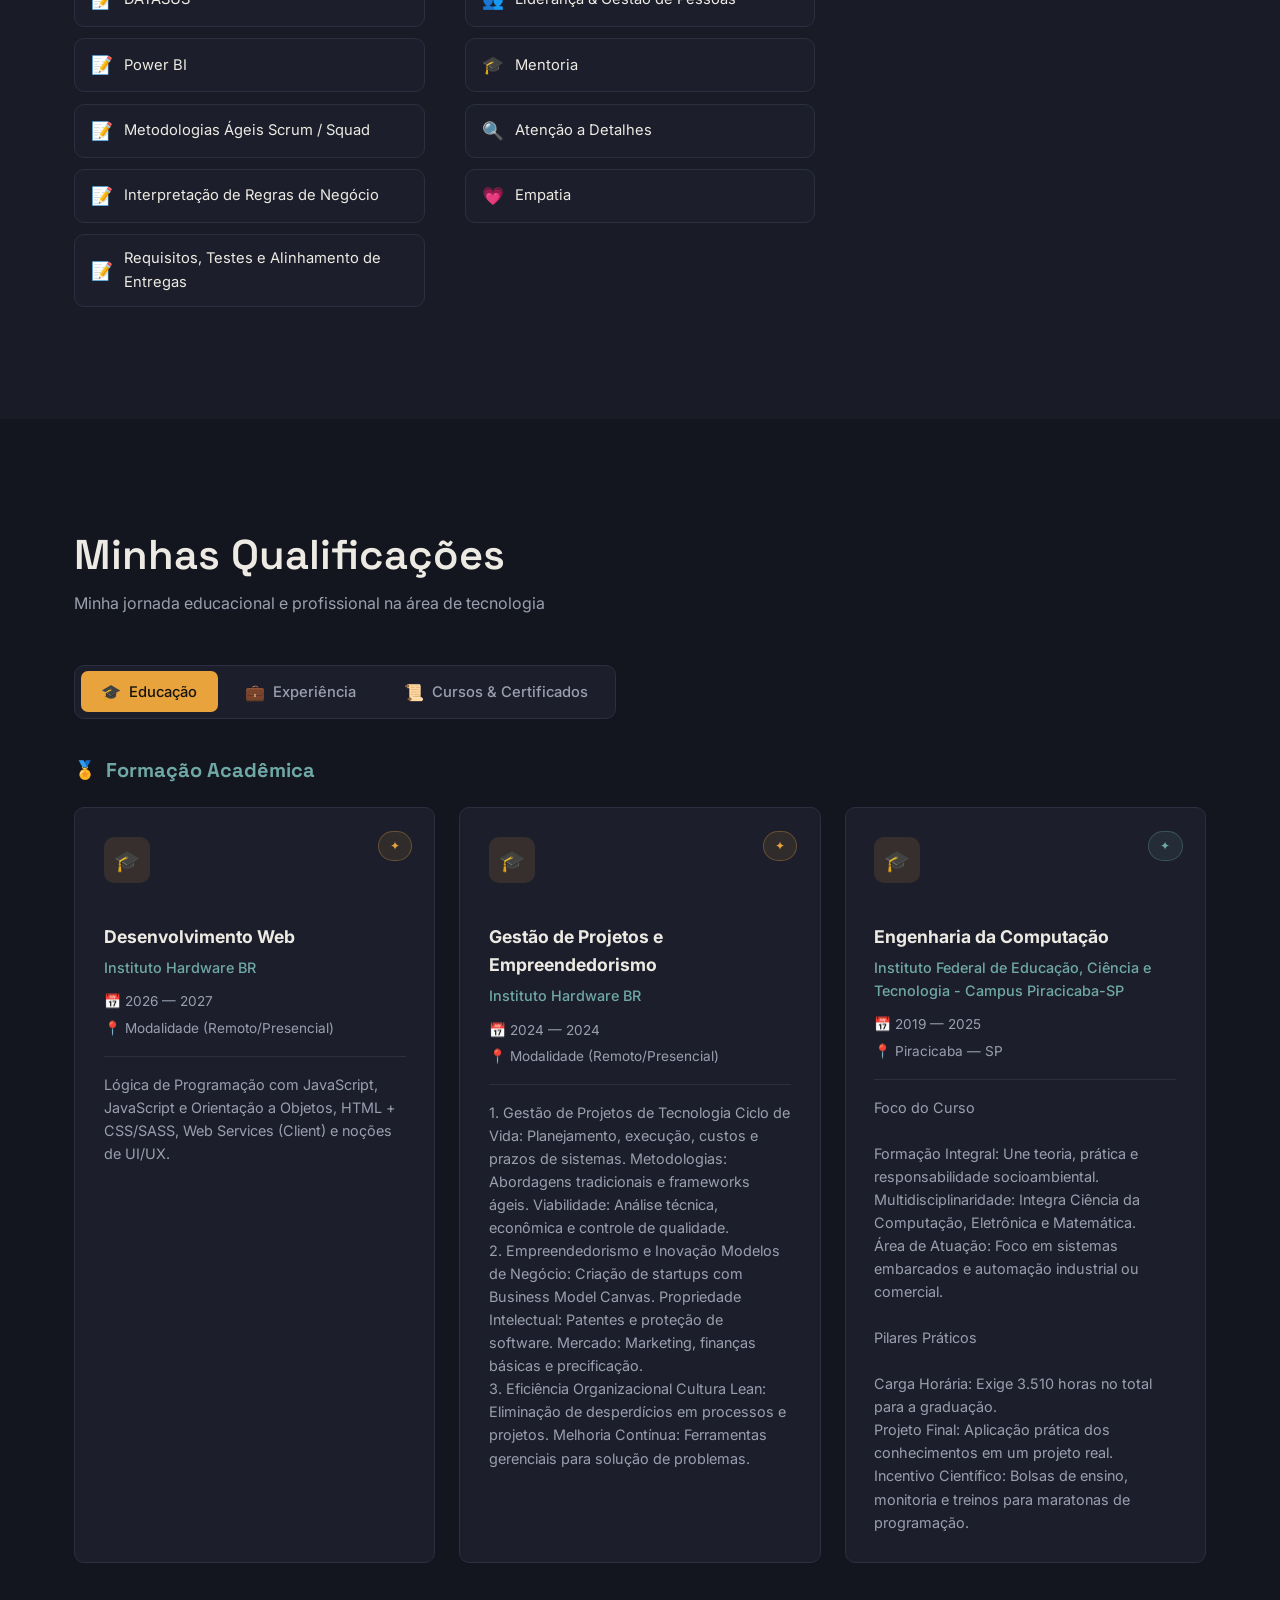
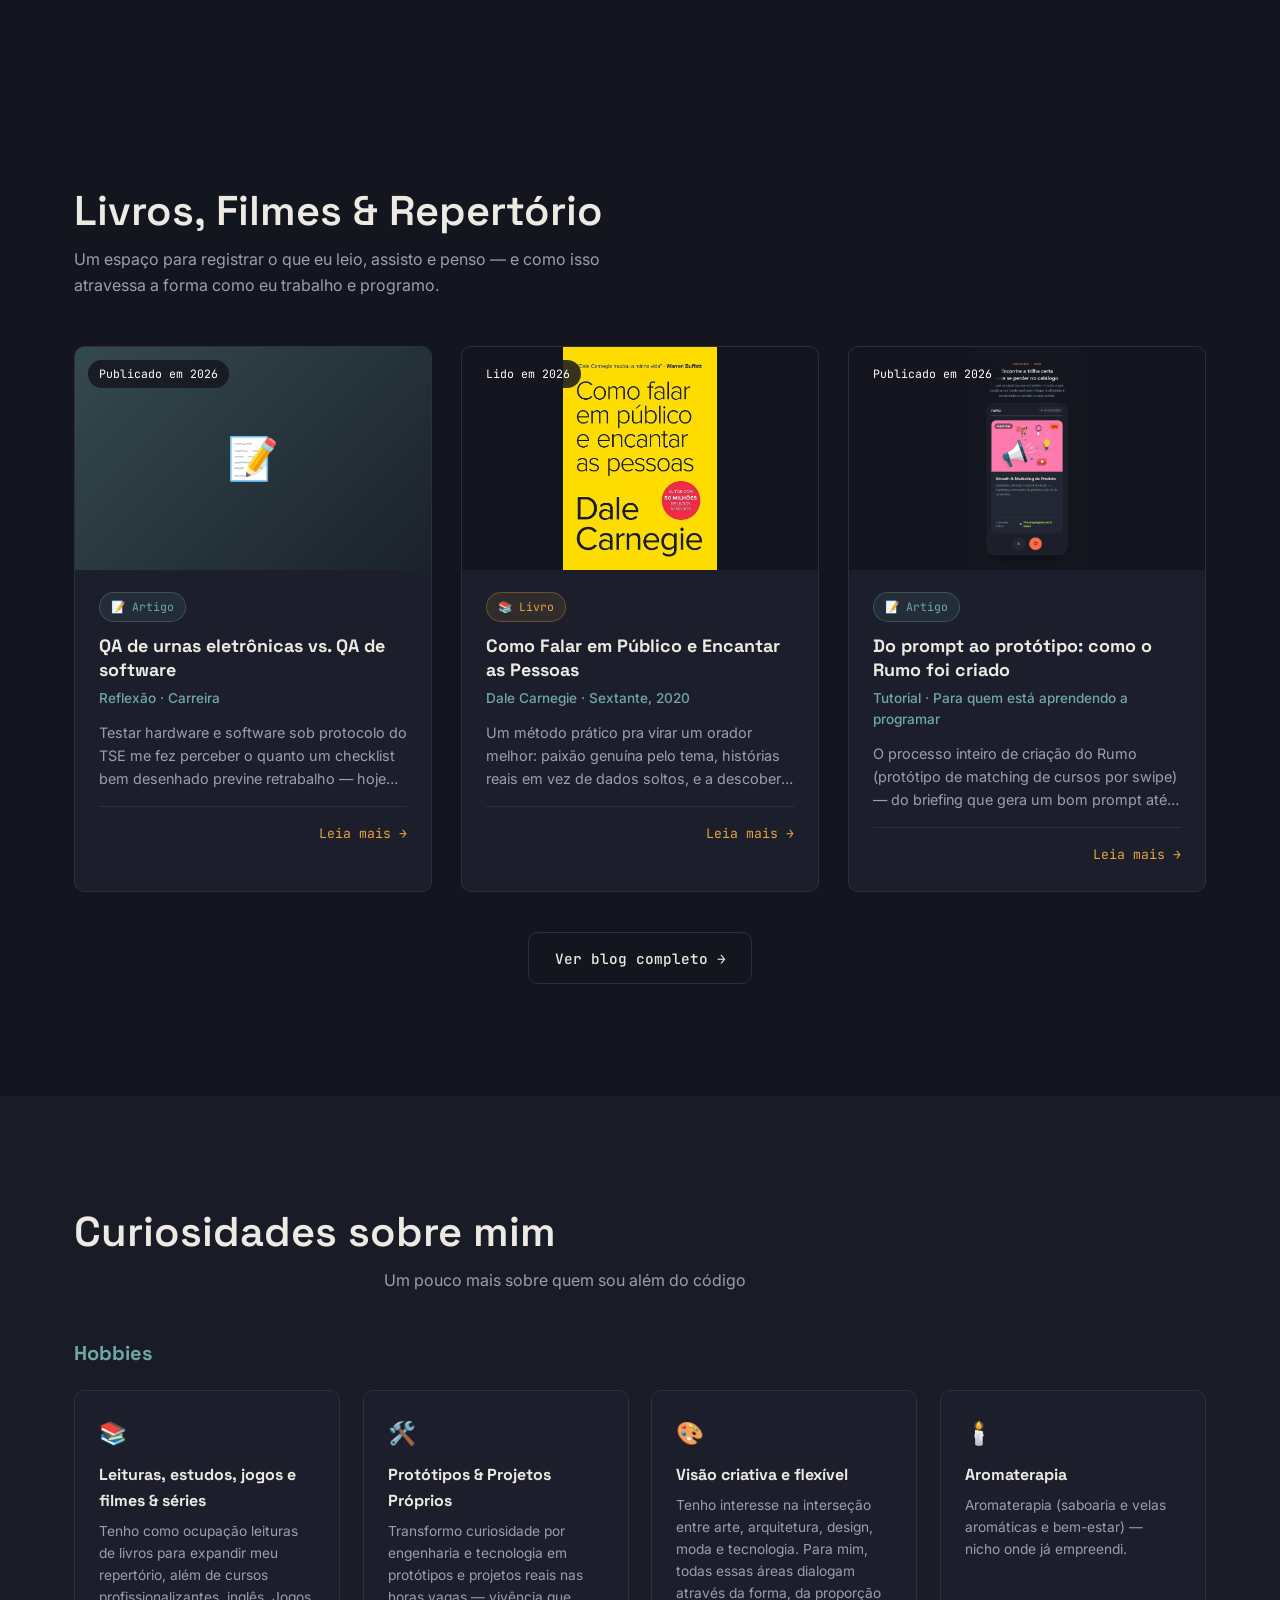
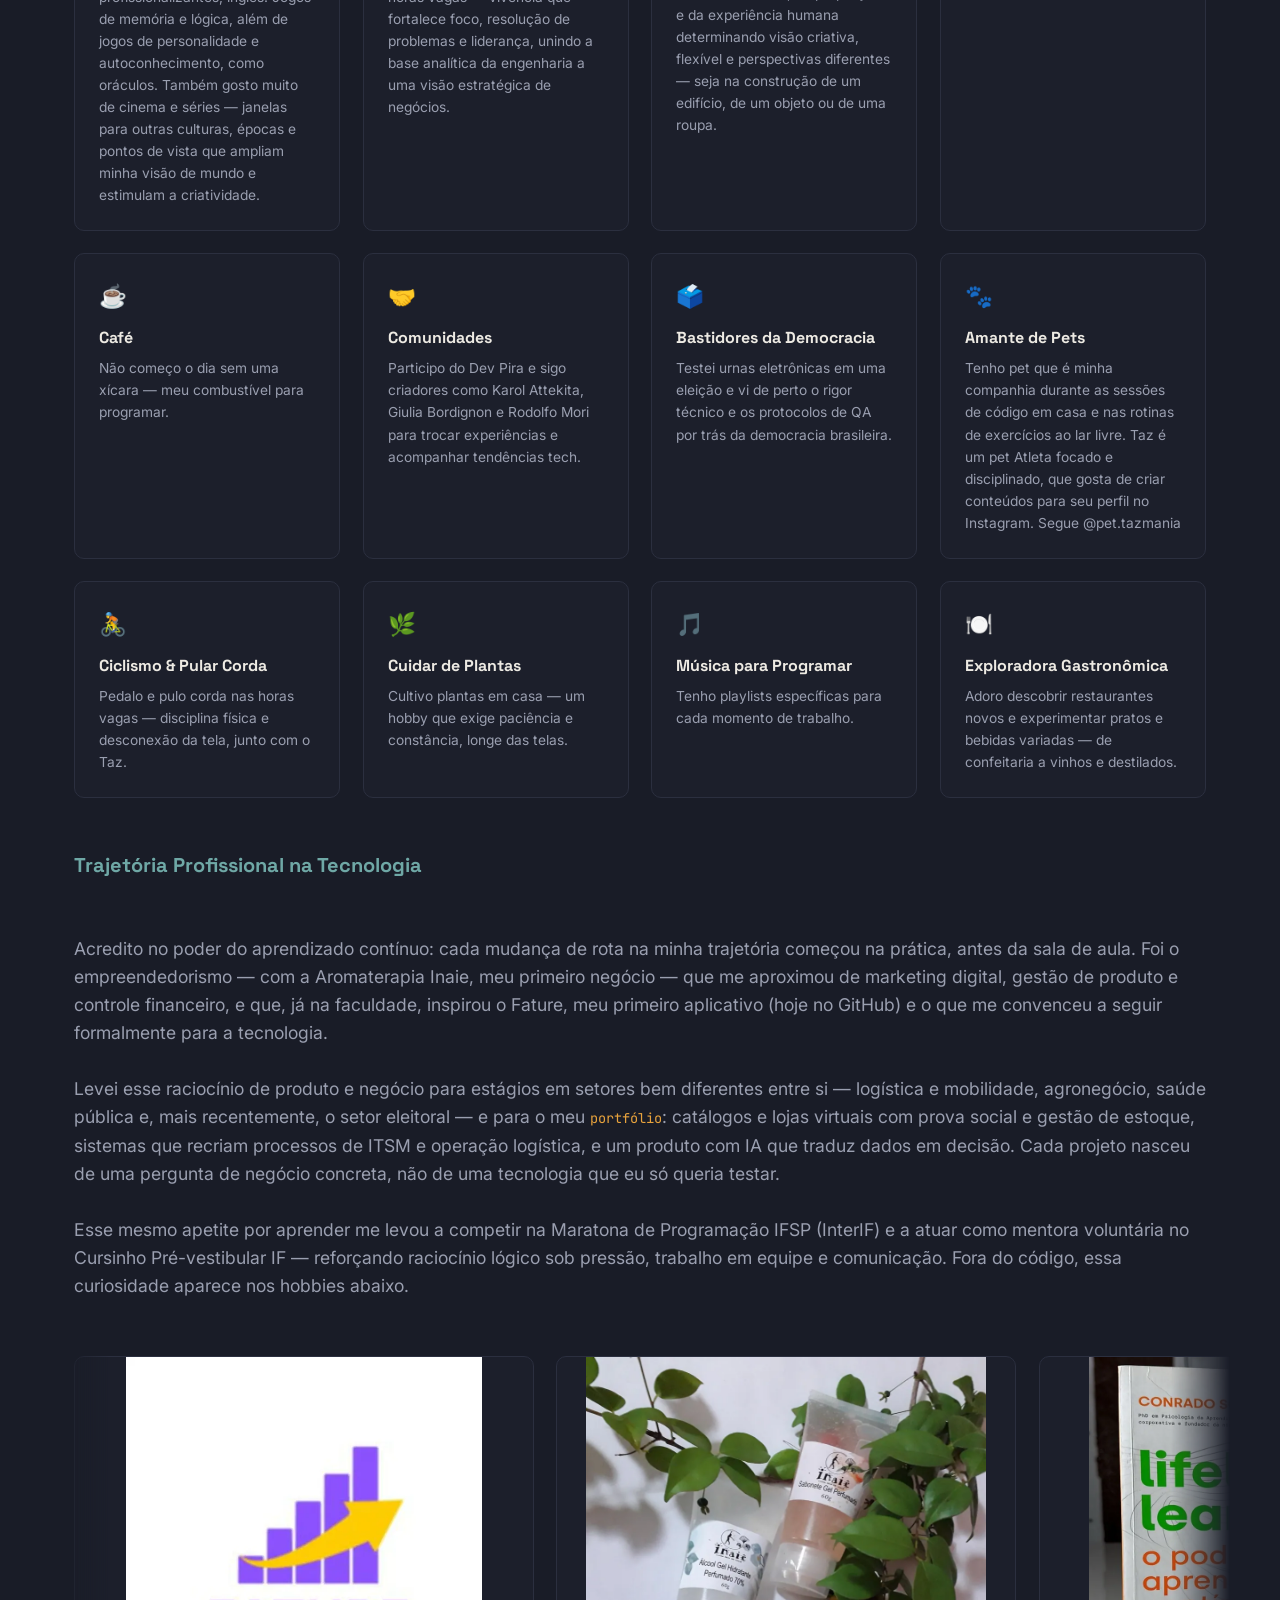
==== commit 5e8ca93e: "Tighten About bio and Curiosidades trajectory narrative for recruiter/ATS readability - about__bio: " ====
--- a/index.html
+++ b/index.html
@@ -121,39 +121,30 @@
 
       <div class="about__content">
         <p class="about__bio">
-        Sou Ivone Antunes, desenvolvedora de software em Piracicaba-SP, com 3+ anos de experiência profissional
-        unindo código, processo e regra de negócio em quatro setores: <strong>varejo (e-commerce)</strong>,
+        Desenvolvedora de software em Piracicaba-SP, com <strong>3+ anos de experiência</strong> unindo código,
+        processo e regra de negócio em quatro setores: <strong>varejo (e-commerce)</strong>,
         <strong>logística &amp; mobilidade</strong>, <strong>agronegócio</strong> e <strong>saúde pública</strong>.
-
-        <br><br>Graduação em Engenharia da Computação (IFSP) complementada por um programa de residência
-        tecnológica em desenvolvimento e Gestão de Projetos & Empreendedorismo — base que une
-        lógica de programação a visão de processo e de produto.
-
-        <br><br>Em <strong>varejo (e-commerce)</strong>, apliquei esse raciocínio a lojas virtuais e catálogos —
-        prova social, redução de fricção no checkout e gestão de estoque. Em <strong>logística e mobilidade</strong>,
-        acompanhei a digitalização do transporte de combustíveis — rastreabilidade, SSMA, faturamento e agendamento
-        de terminais. No <strong>agronegócio</strong>, dei suporte a sistemas de agricultura de precisão e
-        logística de safra, integrados a ERP. Em <strong>saúde pública</strong>, operei sistemas de governo e do
-        SUS, lidando com dados sensíveis e com os desafios reais de usabilidade e confiabilidade que plataformas
-        públicas enfrentam no dia a dia.
-
-        <br><br>Mais recentemente, atuei como Assistente Eleitoral, responsável por QA (testes) de hardware e
-        software de urnas eletrônicas, elaboração de relatórios técnicos e supervisão de pessoas e processos
-        durante o período eleitoral.
-
-        <br><br>Hoje uno essas vivências ao desenvolvimento de software — consumo de APIs RESTful, integração de
-        Inteligência Artificial e boas práticas de segurança — com experiência prática em sistemas corporativos
-        como ServiceNow, SAP/ERP e DATASUS, além de metodologias ágeis (Scrum/Squad). Estou disponível para
-        oportunidades como desenvolvedora de software, com interesse em produtos que cruzam tecnologia com varejo,
-        logística, agronegócio ou saúde.
-
-        <br><br>Essa vivência profissional ganha continuidade no meu <a href="#projects" class="link-arrow">portfólio</a>,
-        que aplica o mesmo raciocínio de negócio a novos catálogos e sistemas de gestão e logística — iniciativas
-        que unem estudo, código e regra de negócio.
-
-        <br><br>Estudo continuamente, participo de comunidades tech, fui mentora voluntária e treinei para
-        maratonas de programação — experiências que fortaleceram meu raciocínio lógico sob pressão, trabalho em
-        equipe e comunicação.
+        Formada em Engenharia da Computação (IFSP), com residência tecnológica em desenvolvimento e em Gestão de
+        Projetos &amp; Empreendedorismo.
+
+        <br><br>Apliquei essa visão de produto e processo em contextos reais: em <strong>varejo</strong>, lojas
+        virtuais e catálogos com foco em prova social, redução de fricção no checkout e gestão de estoque; em
+        <strong>logística</strong>, a digitalização do transporte de combustíveis — rastreabilidade, SSMA,
+        faturamento e agendamento de terminais; no <strong>agronegócio</strong>, sistemas de agricultura de
+        precisão integrados a ERP; e em <strong>saúde pública</strong>, sistemas de governo e do SUS, lidando com
+        dados sensíveis e desafios reais de usabilidade. Mais recentemente, atuei como Assistente Eleitoral, em QA
+        de hardware e software de urnas eletrônicas, com elaboração de relatórios técnicos e supervisão de equipes.
+
+        <br><br>Tenho experiência prática em consumo de <strong>APIs RESTful</strong>, integração de
+        <strong>Inteligência Artificial</strong>, boas práticas de segurança, sistemas corporativos (ServiceNow,
+        SAP/ERP, DATASUS) e metodologias ágeis (Scrum/Squad). <strong>Disponível para oportunidades como
+        desenvolvedora de software</strong>, com interesse em produtos que cruzam tecnologia com varejo, logística,
+        agronegócio ou saúde.
+
+        <br><br>Esse raciocínio de negócio continua no meu <a href="#projects" class="link-arrow">portfólio</a>, com
+        sistemas de gestão e catálogos próprios. Fora do código, mantenho estudo contínuo, participo de comunidades
+        tech, já atuei como mentora voluntária e treinei para maratonas de programação — reforçando raciocínio
+        lógico sob pressão, trabalho em equipe e comunicação.
         </p>
 
         <div class="about__stats">
@@ -1149,30 +1140,19 @@
         <p>Se participou de hackathons, competições ou projetos que marcaram sua trajetória, esse é o lugar para contar essas conquistas.</p>
         <p>Termine com algo mais pessoal: seus hobbies e o que você gosta de fazer fora do código.</p>-->
         
-        <p>Acredito no poder do aprendizado contínuo: cada mudança de rota na minha trajetória começou aprendendo
-        algo novo na prática, antes de qualquer sala de aula. Foi assim que cheguei à Engenharia da Computação —
-        não por vocação óbvia, mas através do empreendedorismo. Com Aromaterapia Inaie, precisei aprender noções de
-        marketing digital e criação de conteúdo digital, contando com as plataformas WordPress e Wix.
-        <br><br>Esse contato direto com as duas plataformas, somado ao desafio de separar as finanças pessoais das
-        do negócio, me deu minha primeira visão prática de gestão de produto: entender catálogo, canal de venda,
-        conteúdo e controle financeiro como partes de um mesmo sistema, não tarefas soltas. Foi essa mesma
-        necessidade que, já na faculdade, inspirou o desenvolvimento do Fature, meu primeiro aplicativo, hoje
-        disponível no GitHub — e o que me convenceu a seguir formalmente para a tecnologia.
-        <br><br>Dessa experiência, consegui entrar no mercado de trabalho e destacar essas vivências em estágios que
-        atravessaram setores bem diferentes entre si — logística e mobilidade, agronegócio, saúde pública e, mais
-        recentemente, o setor eleitoral —, aplicando na prática o mesmo raciocínio de produto e de negócio que
-        comecei a desenvolver ainda como empreendedora.
-        <br><br>Esse raciocínio continua vivo no meu <a href="#projects" class="link-arrow">portfólio</a>: catálogos
-        e lojas virtuais aplicam prova social, redução de fricção no checkout e gestão de
-        estoque para resolver problemas reais de varejo; sistemas de gestão recriam em código processos de ITSM,
-        governança e operação logística; e um produto com IA traduz dados em decisão — do clima à mala de viagem.
-        Cada um nasceu de uma pergunta de negócio concreta, não de uma tecnologia que eu só queria testar.
-        <br><br>Esse mesmo apetite por aprender me levou a treinar e competir na Maratona de Programação IFSP
-        (InterIF) e a atuar como mentora voluntária no Cursinho Pré-vestibular IF — experiências que reforçaram meu
-        raciocínio lógico sob pressão, trabalho em equipe e capacidade de explicar o que sei para quem está
-        aprendendo.
-        <br><br>Fora do código, essa mesma curiosidade e disciplina aparecem nos meus hobbies — alguns deles
-        abaixo.
+        <p>Acredito no poder do aprendizado contínuo: cada mudança de rota na minha trajetória começou na prática,
+        antes da sala de aula. Foi o empreendedorismo — com a Aromaterapia Inaie, meu primeiro negócio — que me
+        aproximou de marketing digital, gestão de produto e controle financeiro, e que, já na faculdade, inspirou o
+        Fature, meu primeiro aplicativo (hoje no GitHub) e o que me convenceu a seguir formalmente para a tecnologia.
+        <br><br>Levei esse raciocínio de produto e negócio para estágios em setores bem diferentes entre si —
+        logística e mobilidade, agronegócio, saúde pública e, mais recentemente, o setor eleitoral — e para o meu
+        <a href="#projects" class="link-arrow">portfólio</a>: catálogos e lojas virtuais com prova social e gestão
+        de estoque, sistemas que recriam processos de ITSM e operação logística, e um produto com IA que traduz
+        dados em decisão. Cada projeto nasceu de uma pergunta de negócio concreta, não de uma tecnologia que eu só
+        queria testar.
+        <br><br>Esse mesmo apetite por aprender me levou a competir na Maratona de Programação IFSP (InterIF) e a
+        atuar como mentora voluntária no Cursinho Pré-vestibular IF — reforçando raciocínio lógico sob pressão,
+        trabalho em equipe e comunicação. Fora do código, essa curiosidade aparece nos hobbies abaixo.
         </p>
 
       </div>
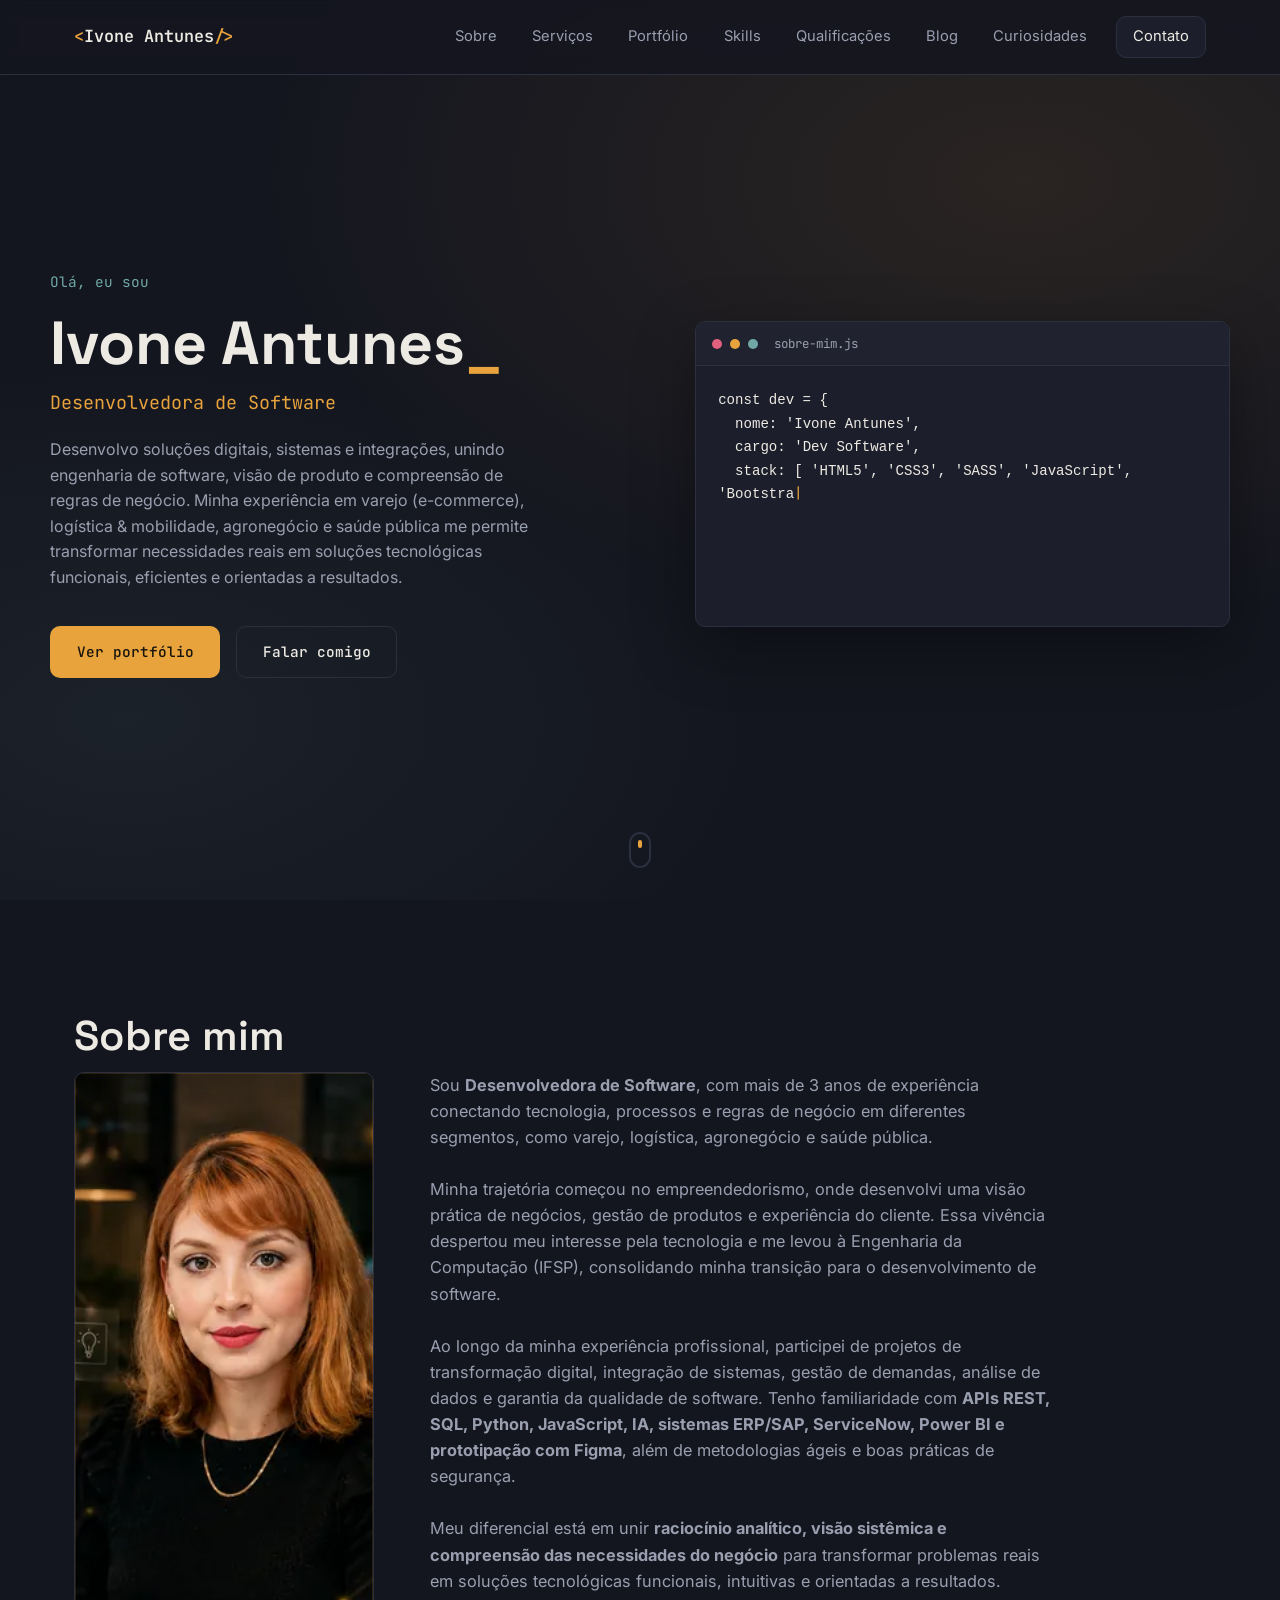
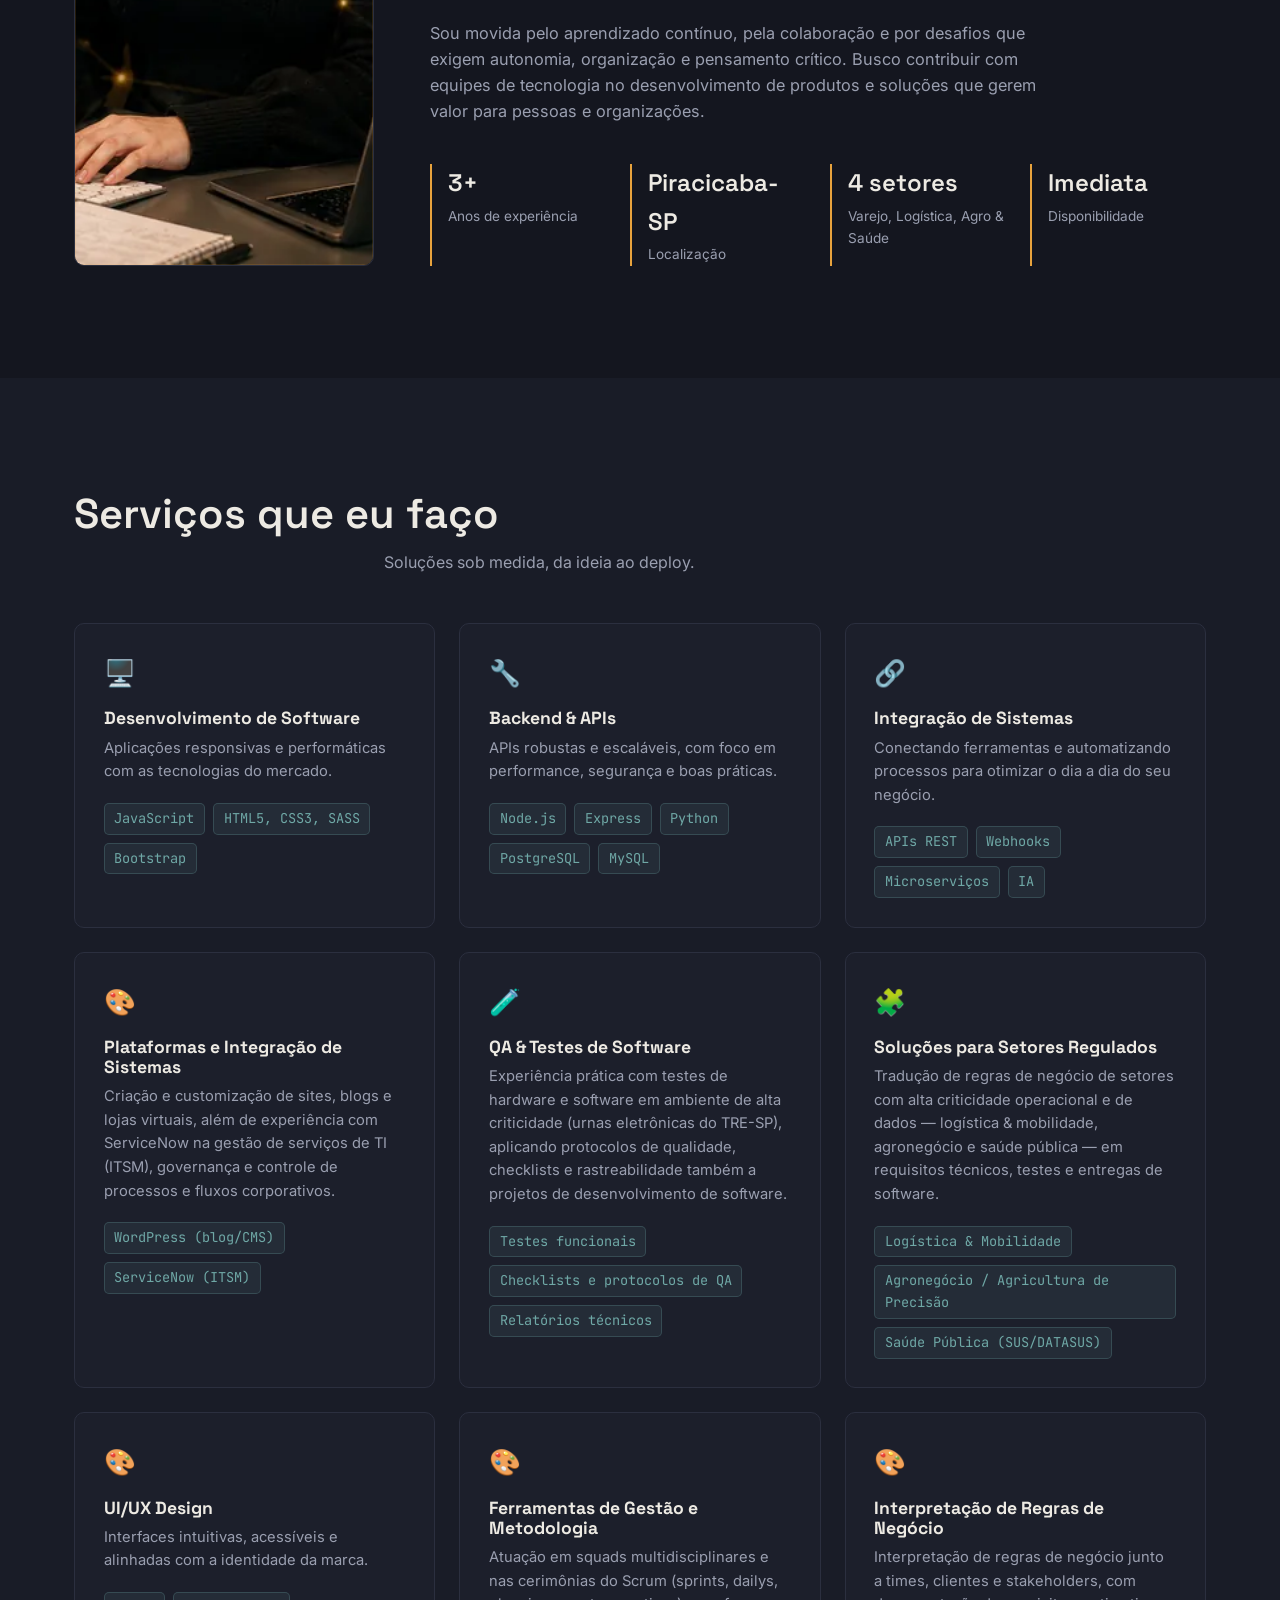
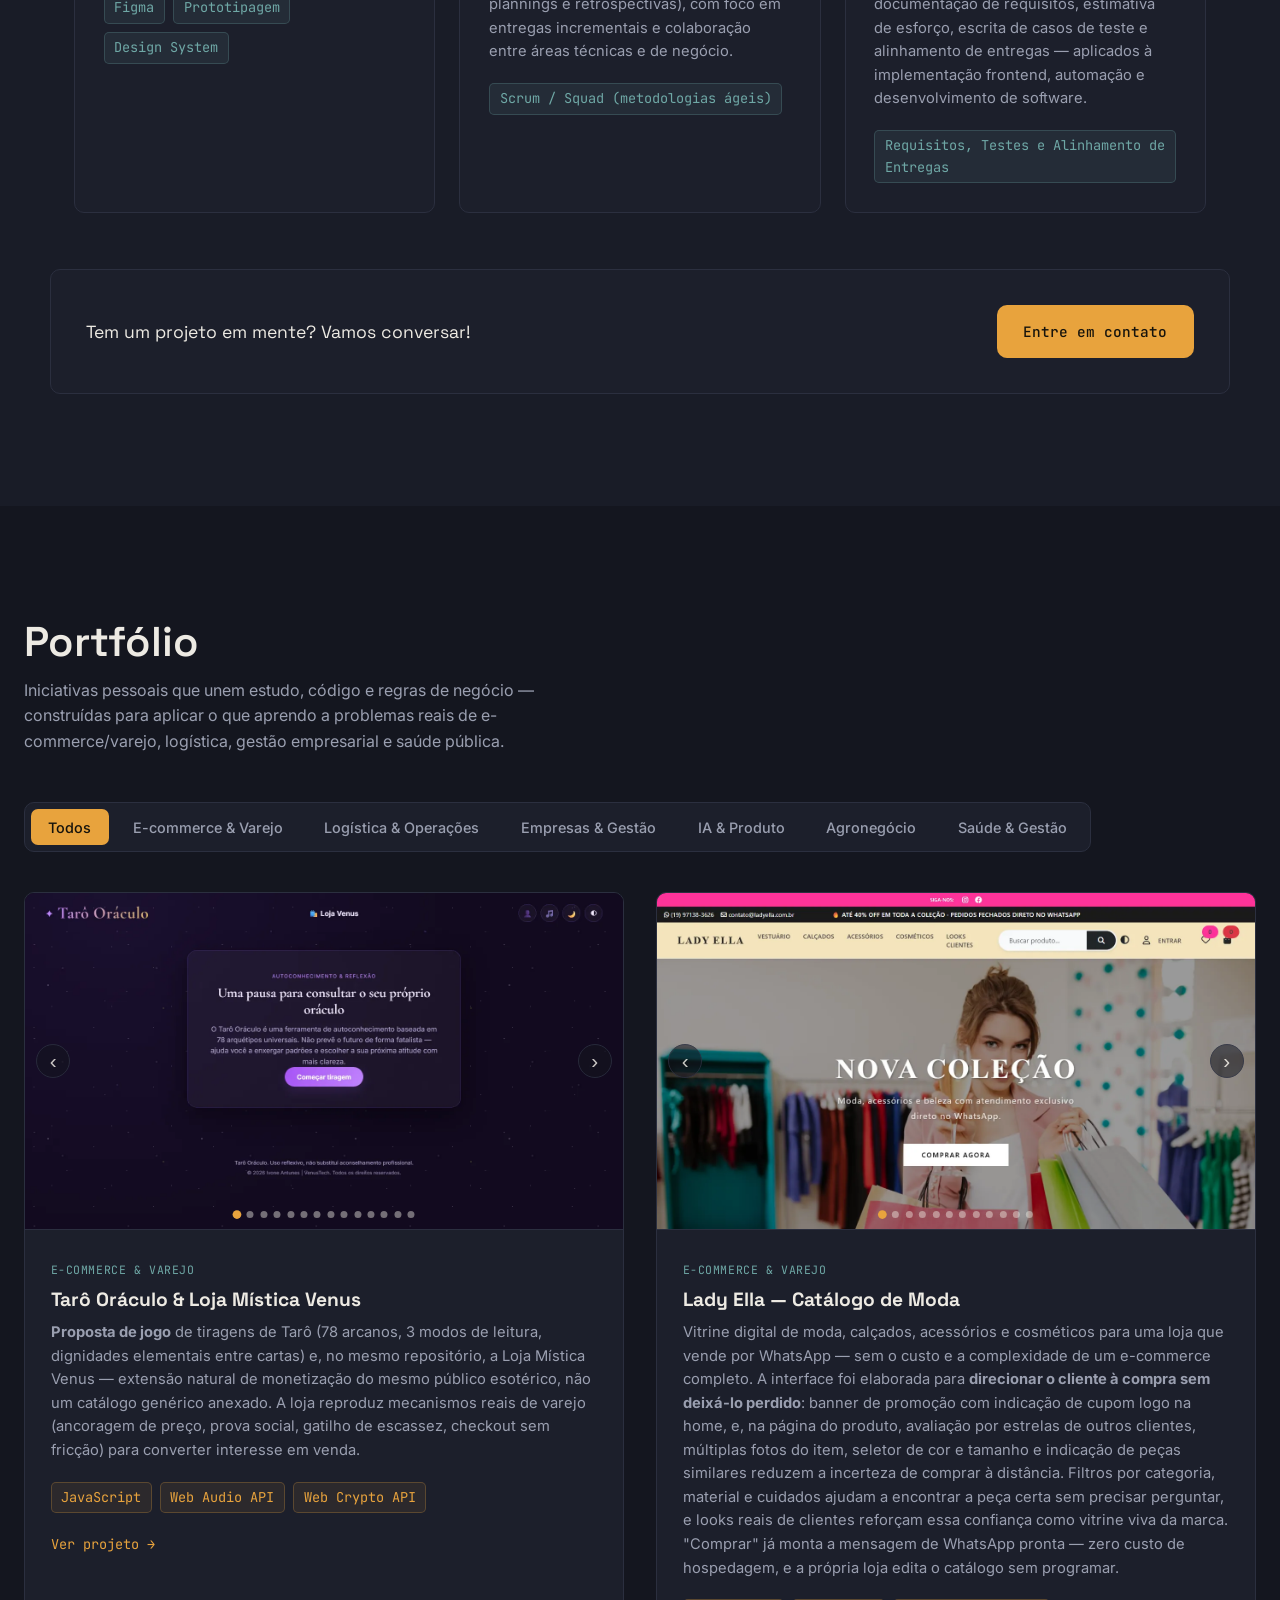
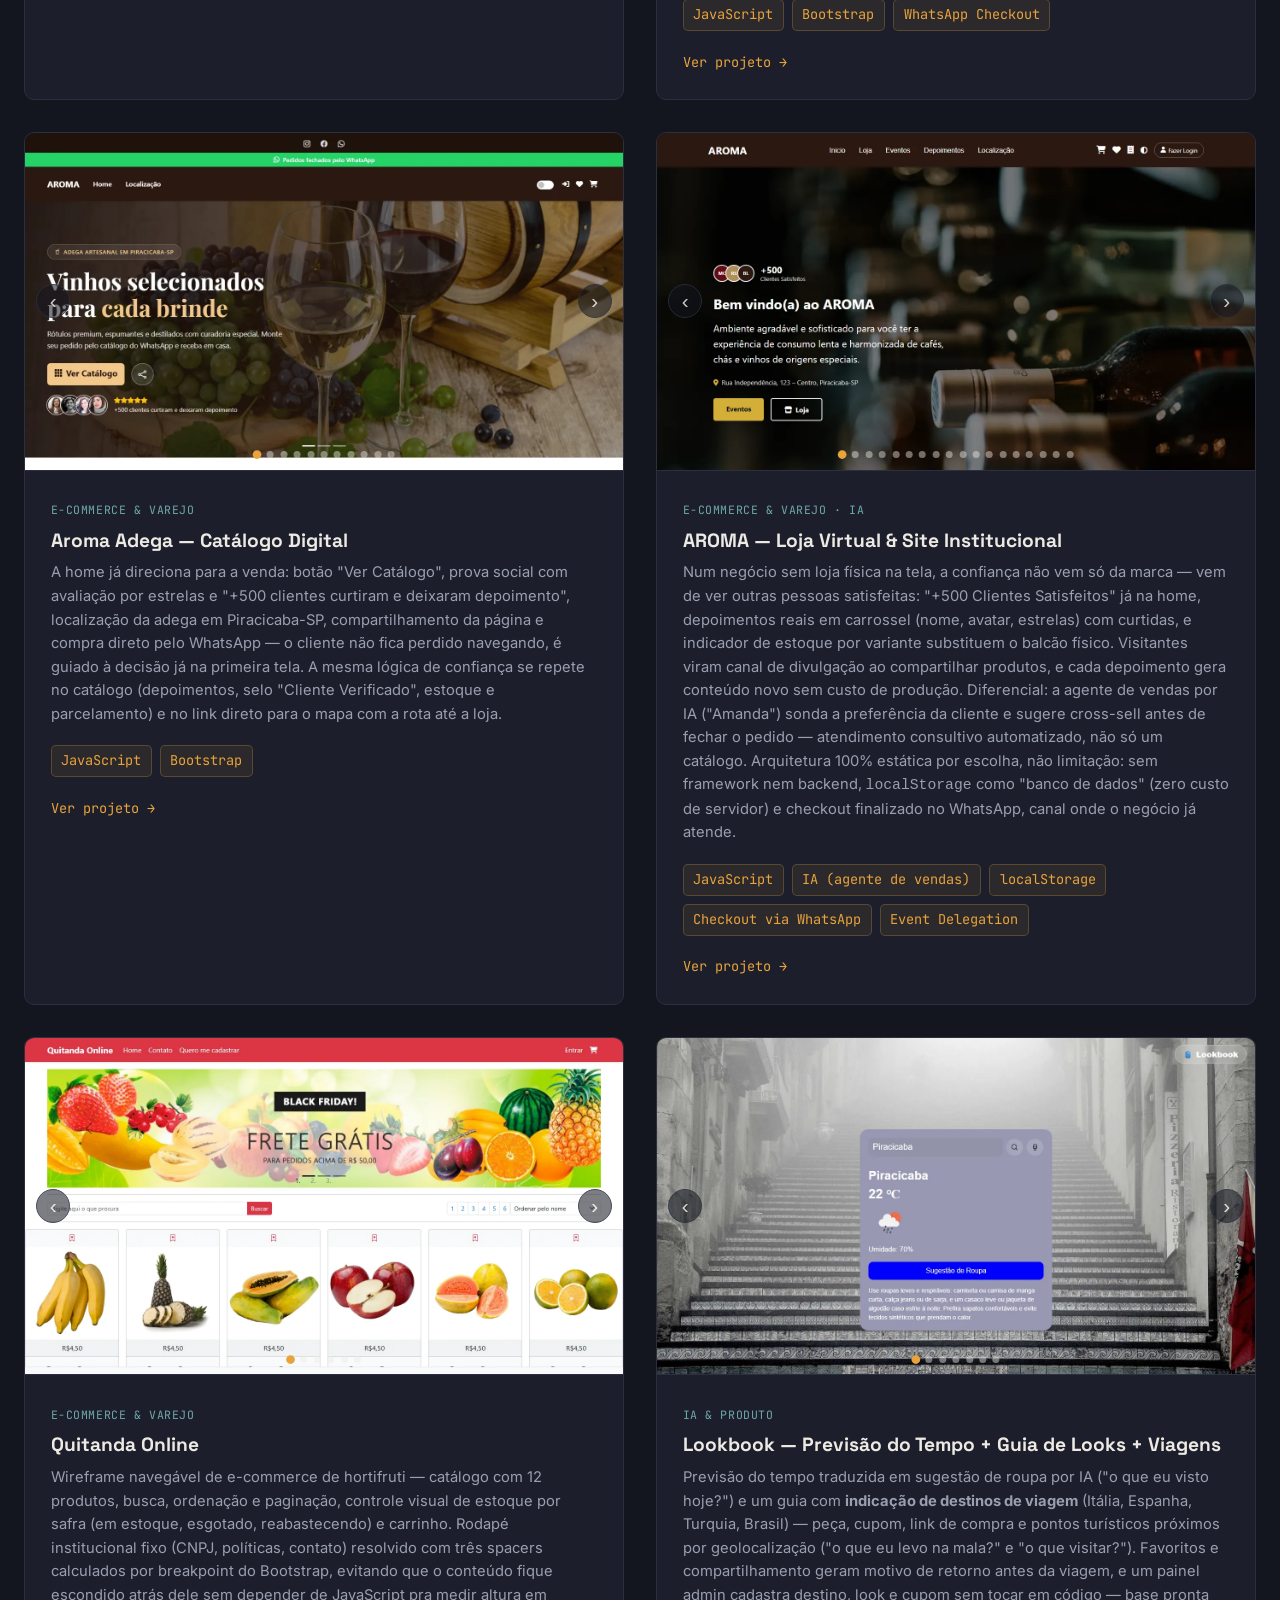
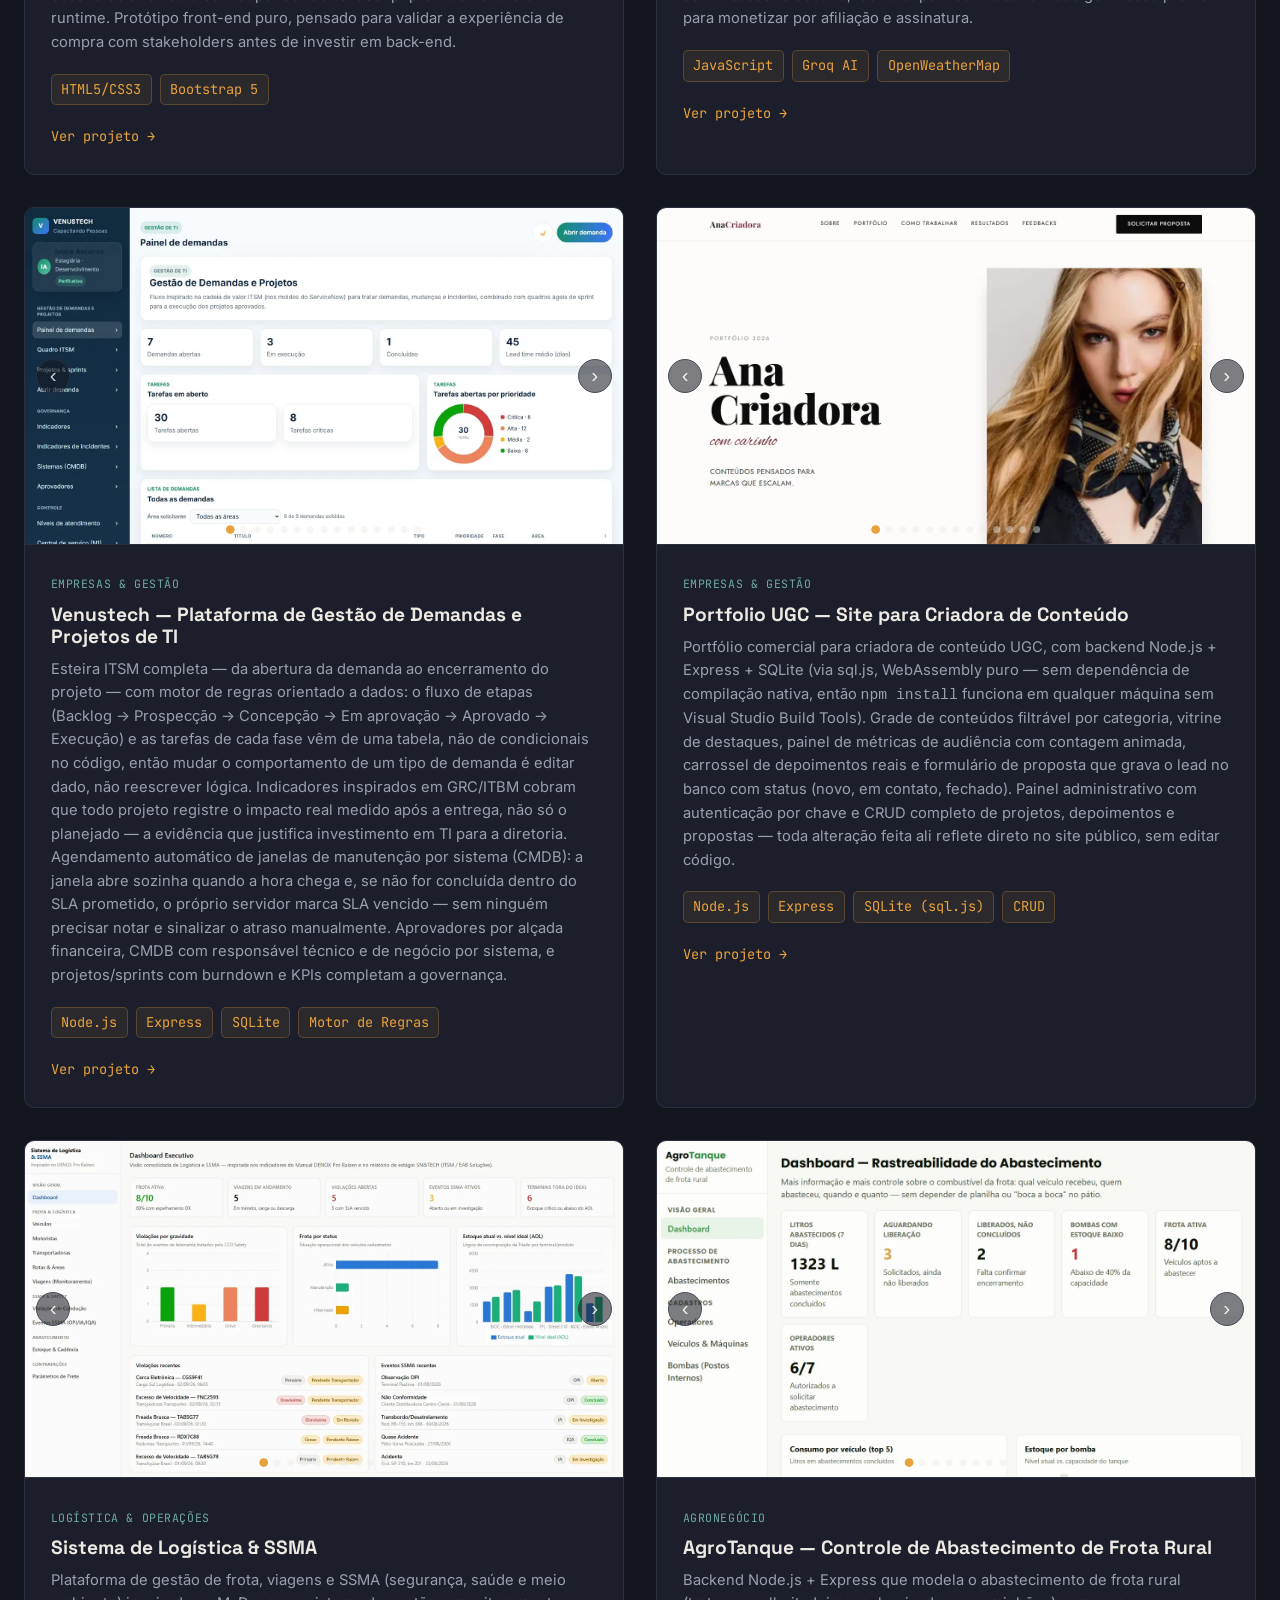
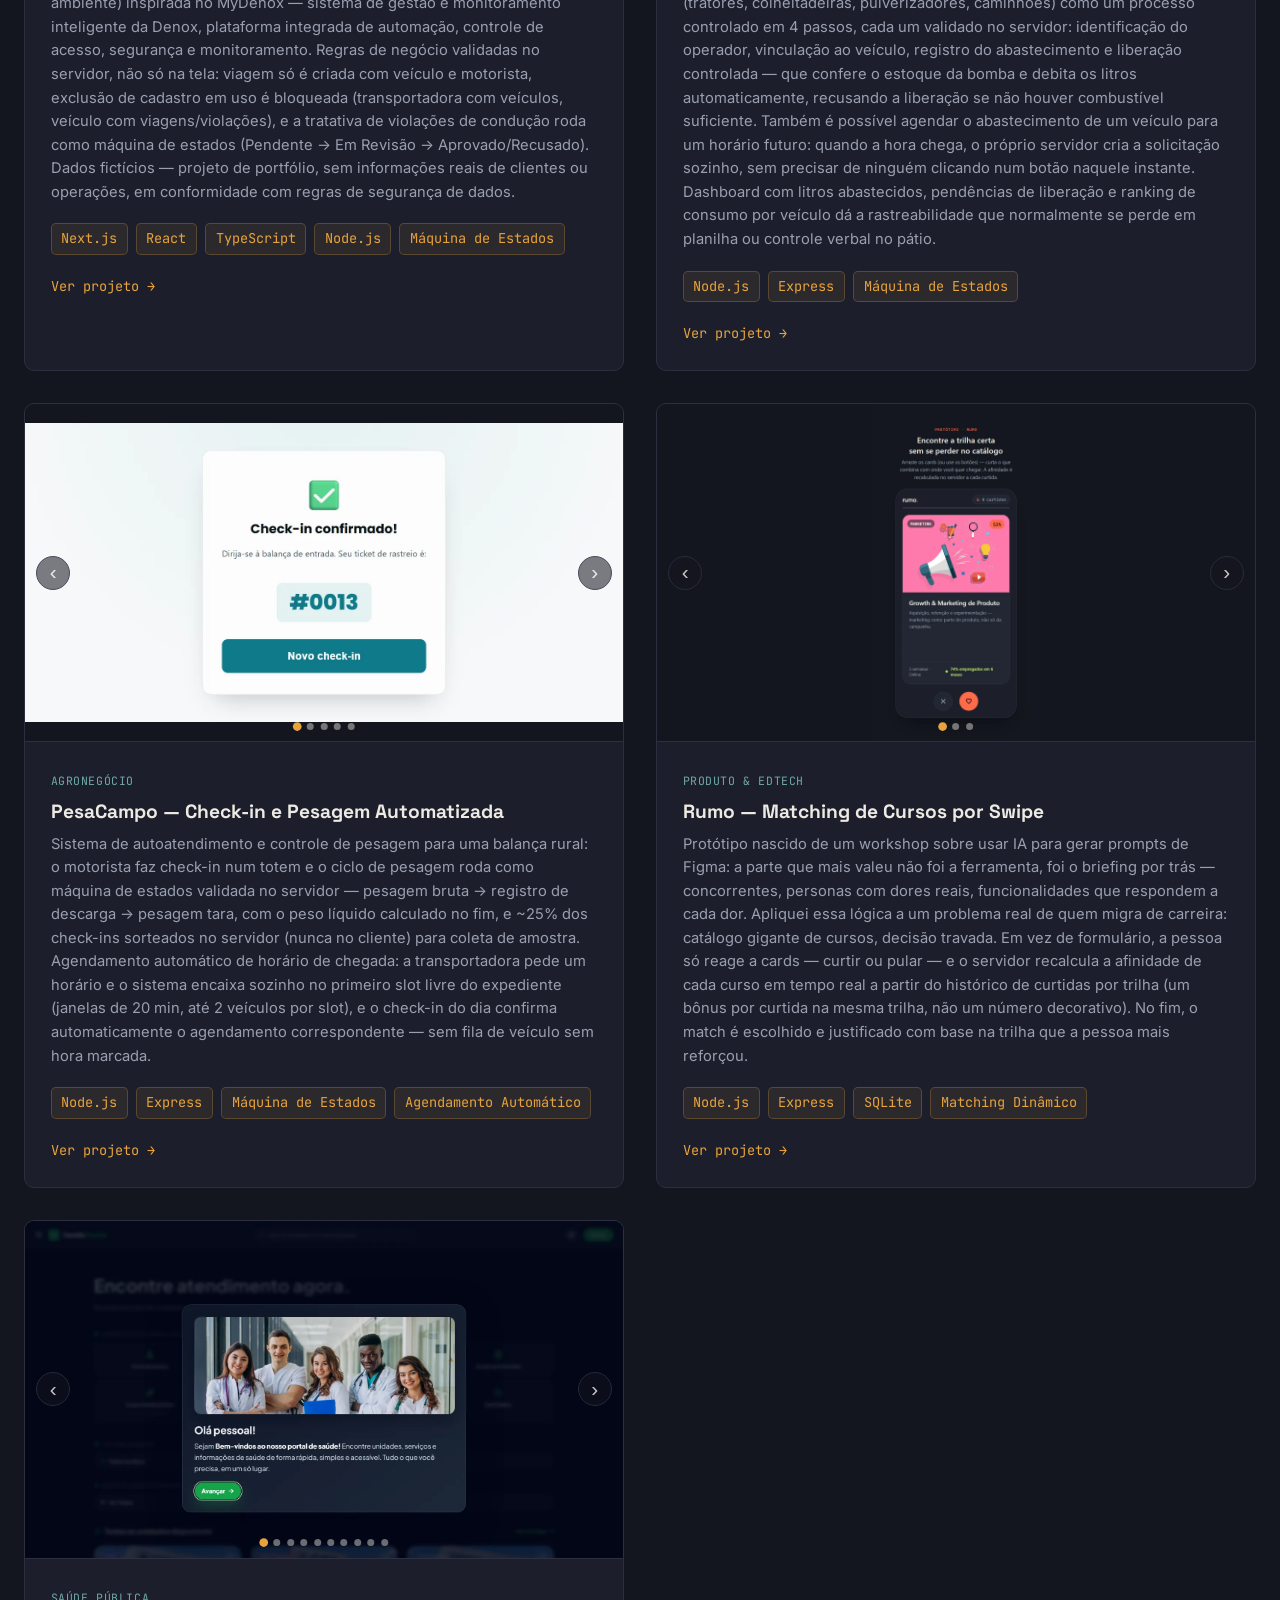
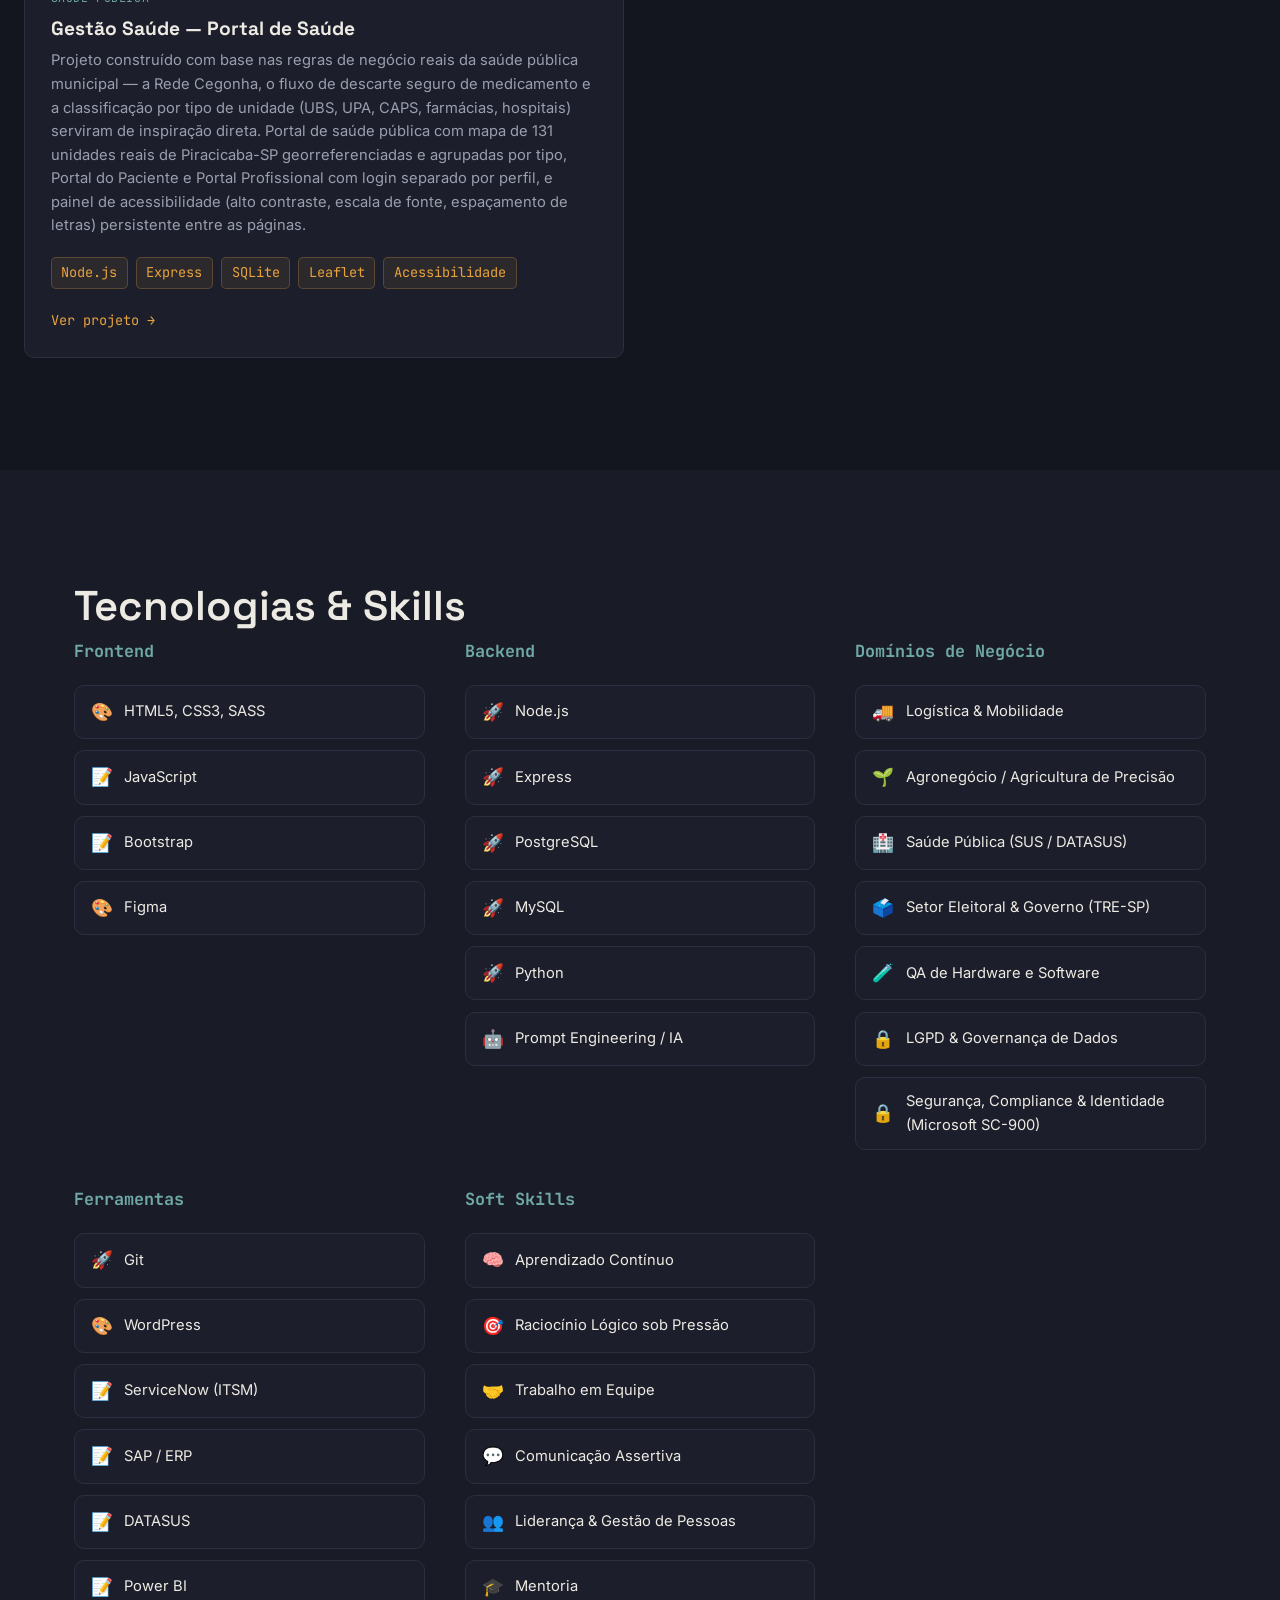
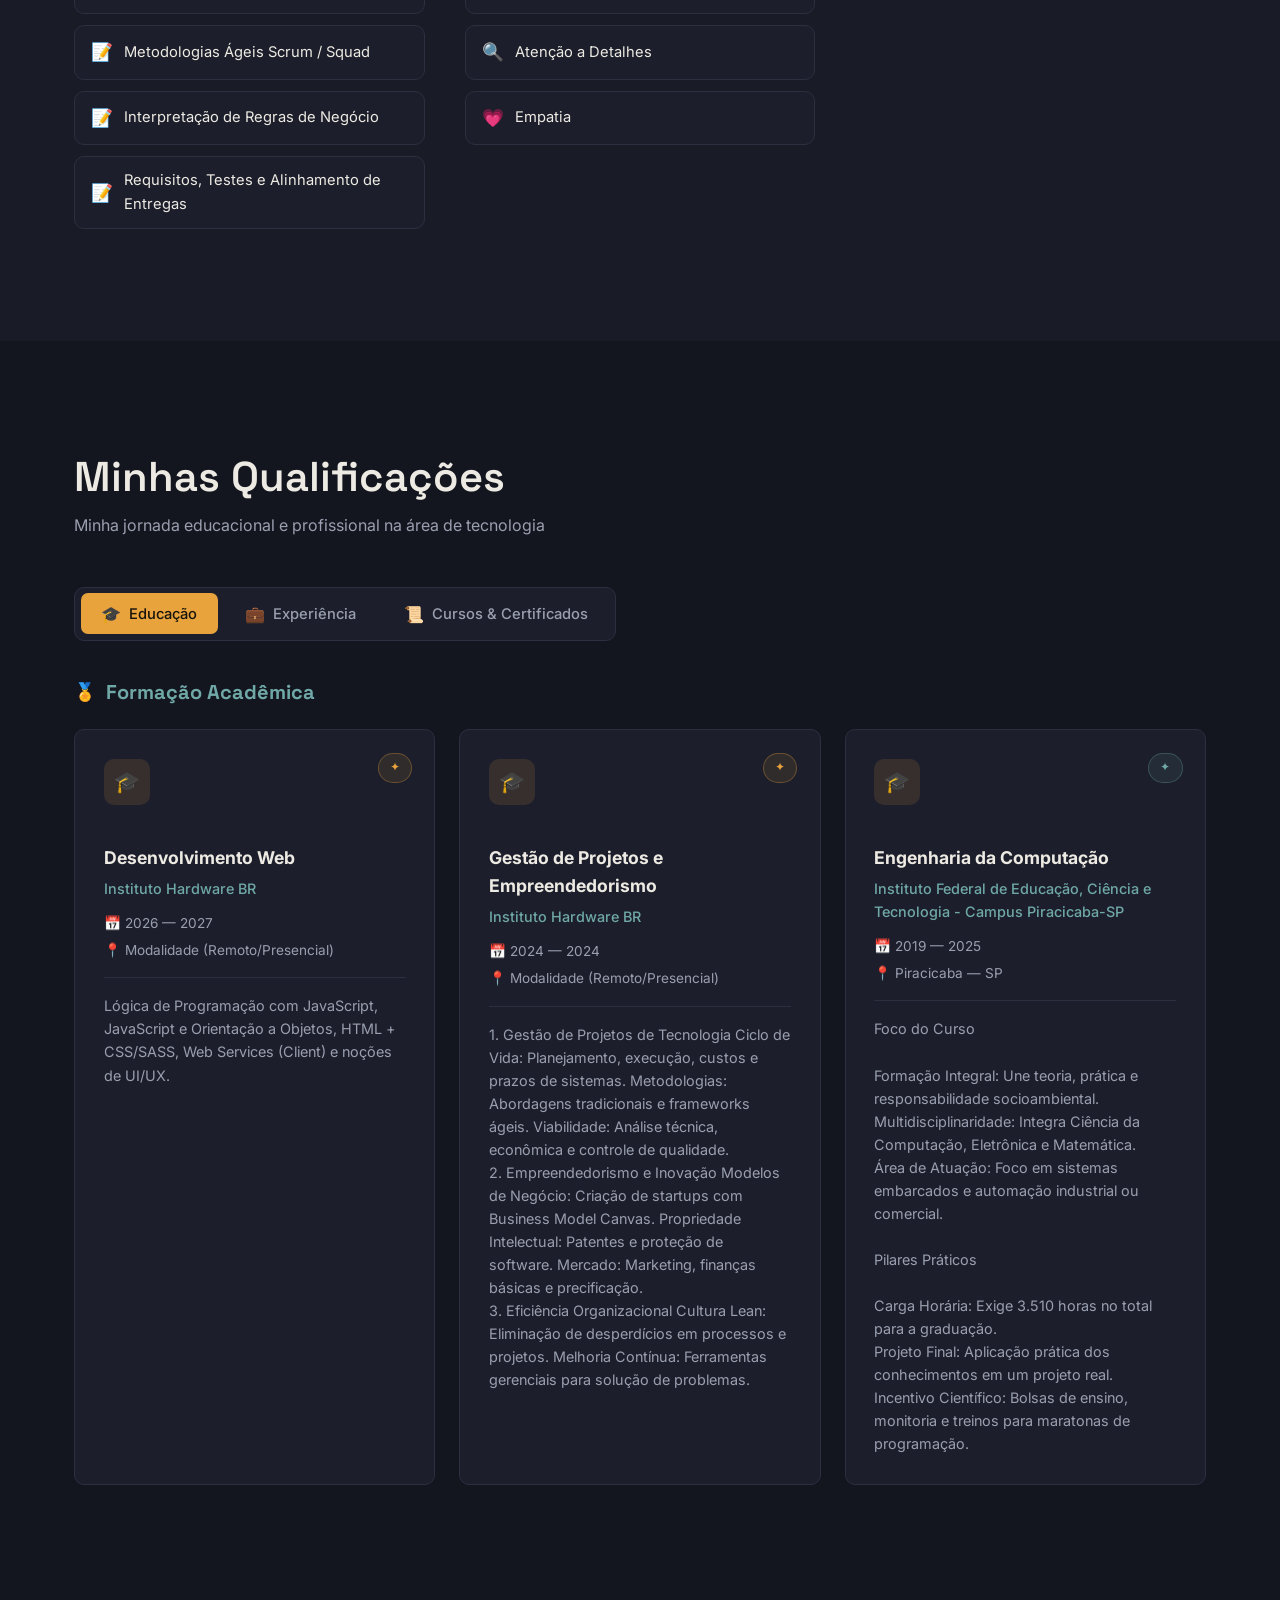
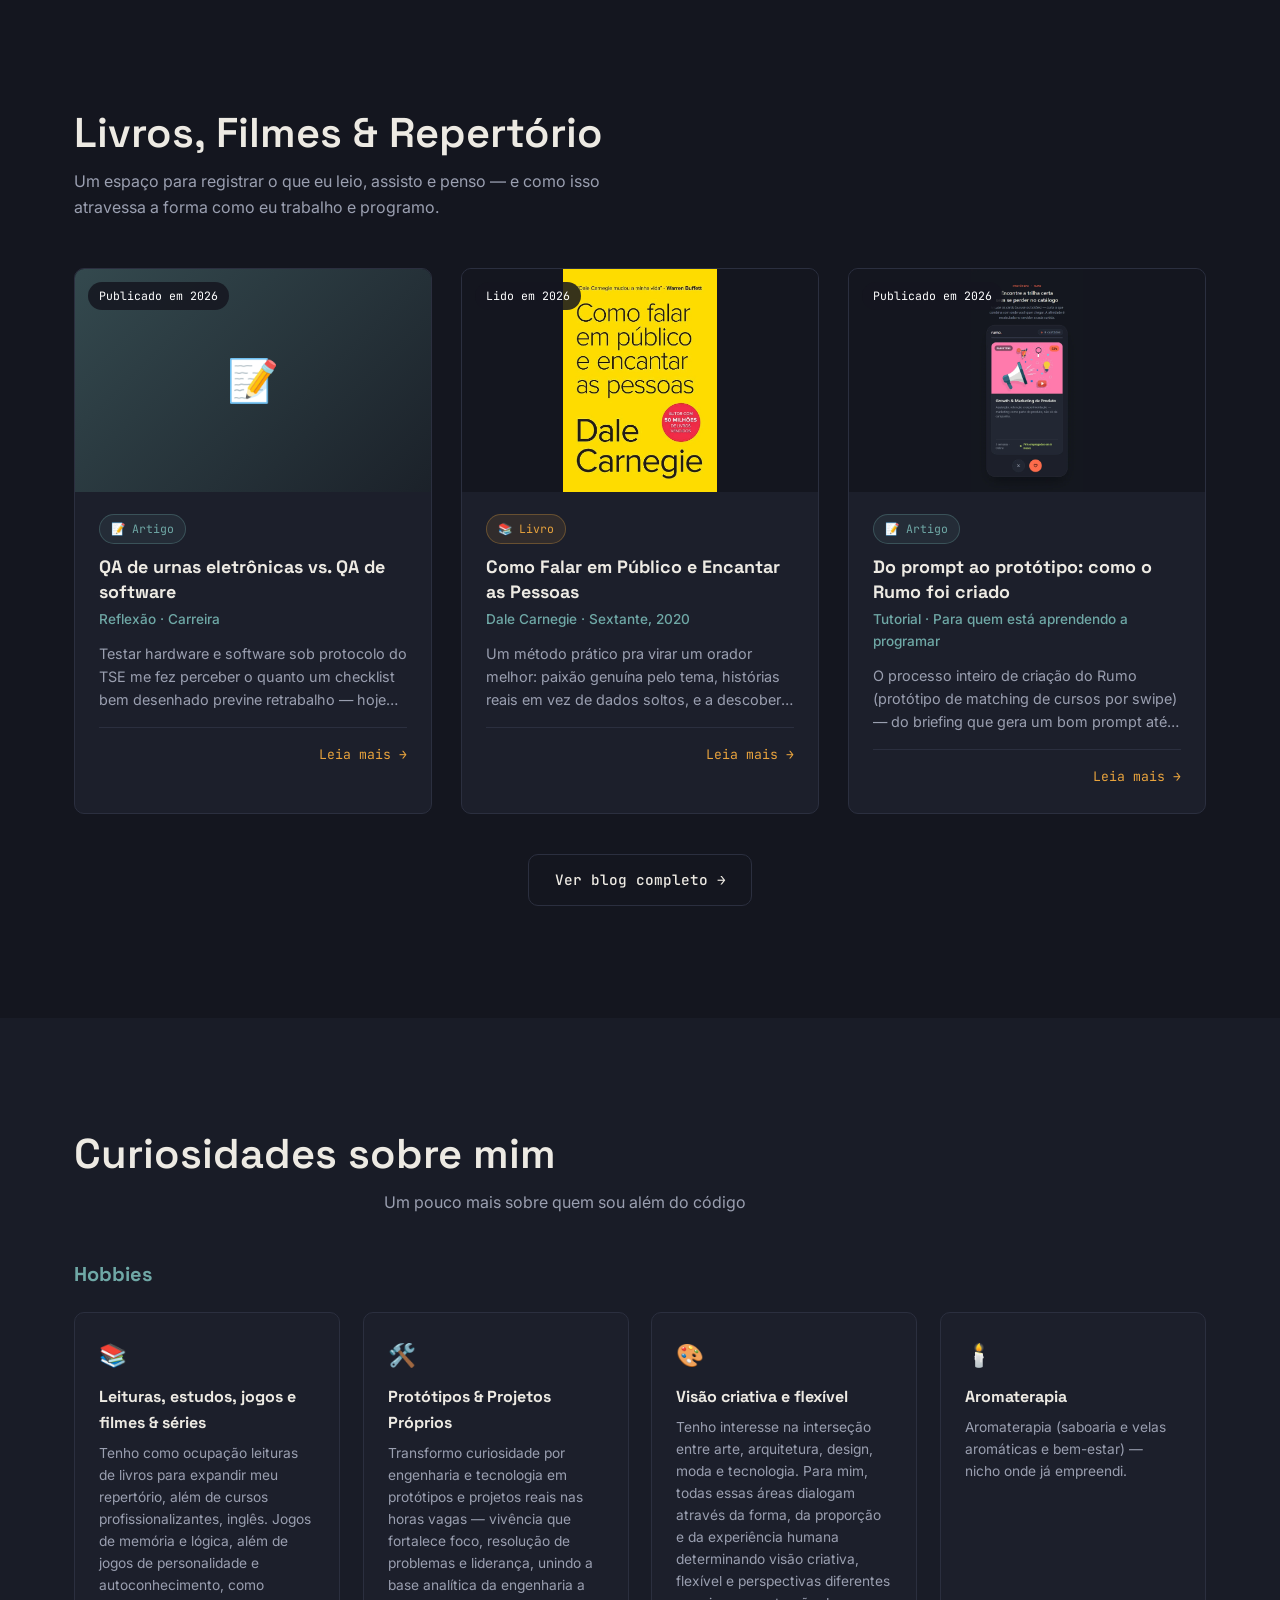
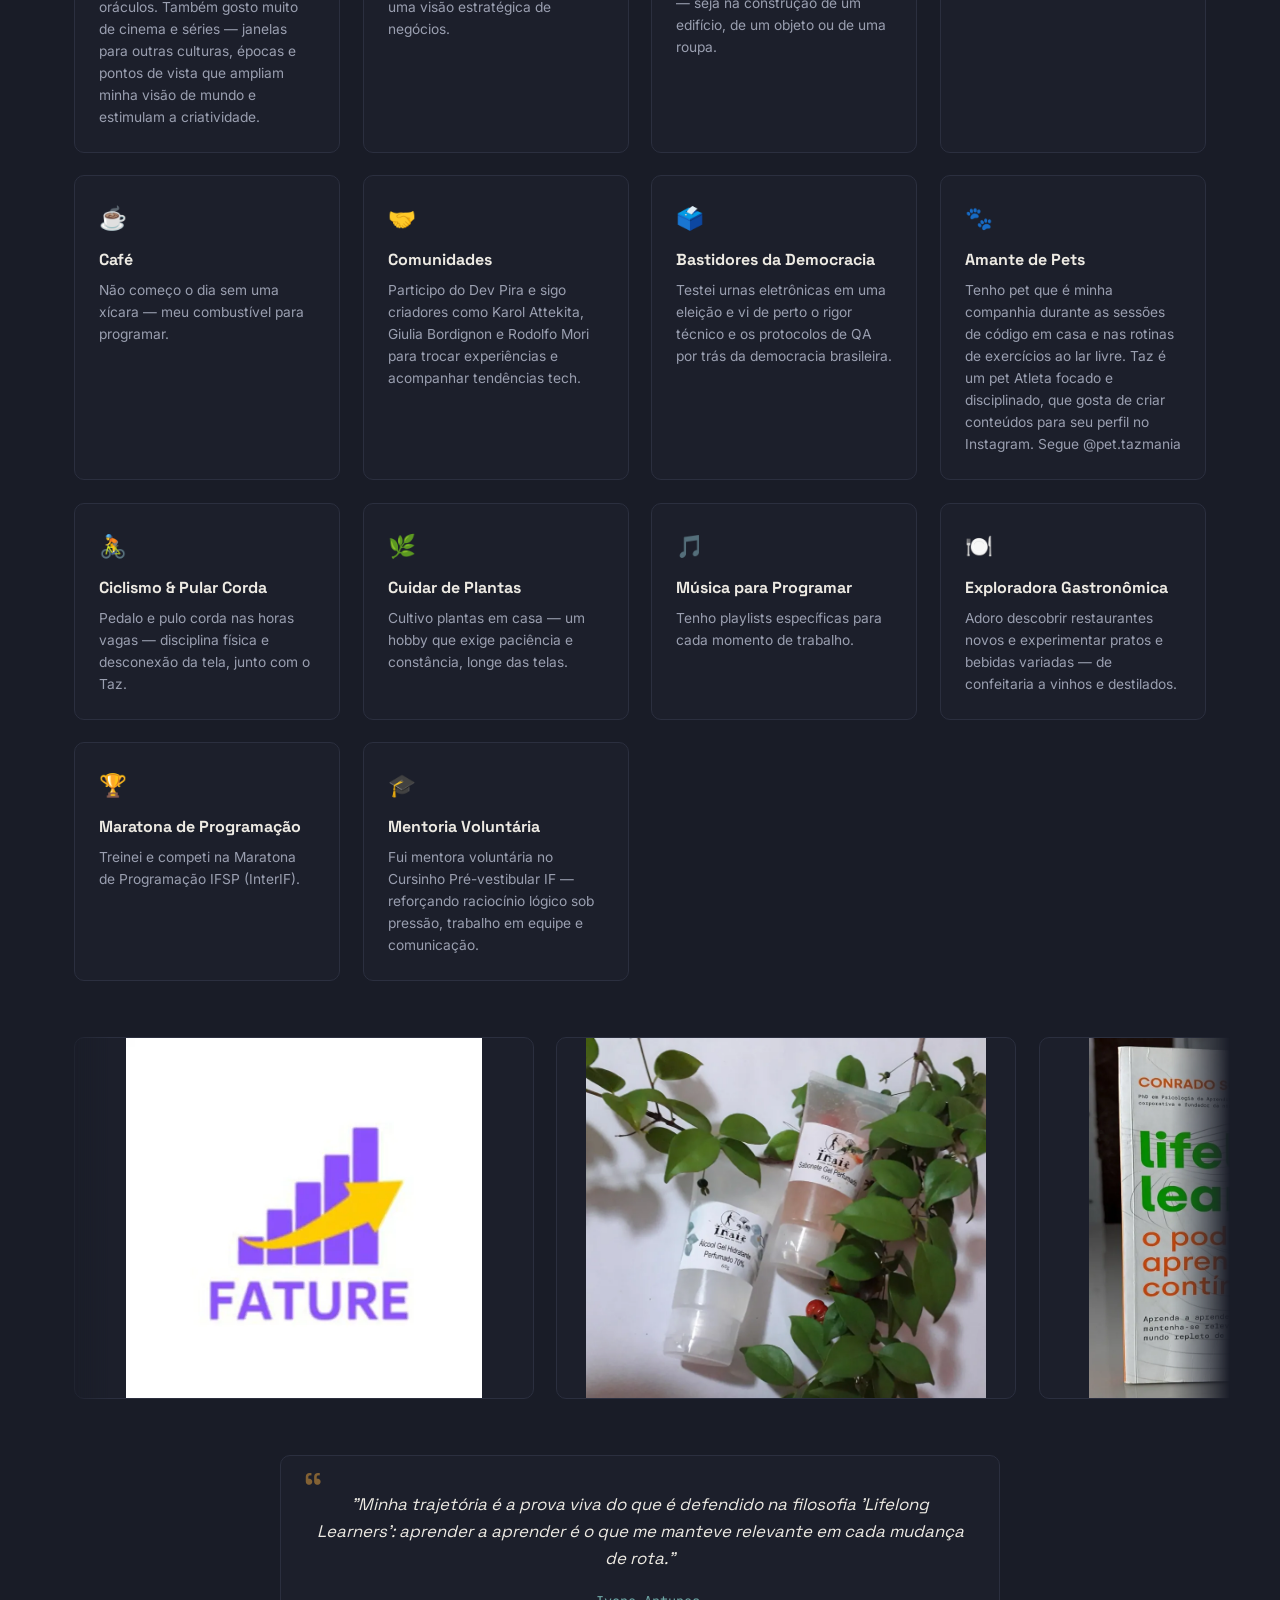
==== commit 4bb26907: "Rewrite hero description, About bio (user-provided text), remove trajectory story - hero__desc and a" ====
--- a/index.html
+++ b/index.html
@@ -80,10 +80,10 @@
         <h1 class="hero__title">Ivone Antunes<span class="hero__cursor">_</span></h1>
         <p class="hero__role">Desenvolvedora de Software</p>
         <p class="hero__desc">
-          Desenvolvo sistemas, integrações e soluções sob medida, com vivência prática
-          em negócios de varejo (e-commerce), logística &amp; mobilidade, agronegócio e saúde
-          pública — unindo código bem estruturado a entendimento real de processo e de regra
-          de negócio.
+          Desenvolvo soluções digitais, sistemas e integrações, unindo engenharia de software, visão de produto e
+          compreensão de regras de negócio. Minha experiência em varejo (e-commerce), logística &amp; mobilidade,
+          agronegócio e saúde pública me permite transformar necessidades reais em soluções tecnológicas
+          funcionais, eficientes e orientadas a resultados.
         </p>
         <div class="hero__cta">
           <a href="#projects" class="btn btn--primary">Ver portfólio</a>
@@ -121,30 +121,25 @@
 
       <div class="about__content">
         <p class="about__bio">
-        Desenvolvedora de software em Piracicaba-SP, com <strong>3+ anos de experiência</strong> unindo código,
-        processo e regra de negócio em quatro setores: <strong>varejo (e-commerce)</strong>,
-        <strong>logística &amp; mobilidade</strong>, <strong>agronegócio</strong> e <strong>saúde pública</strong>.
-        Formada em Engenharia da Computação (IFSP), com residência tecnológica em desenvolvimento e em Gestão de
-        Projetos &amp; Empreendedorismo.
-
-        <br><br>Apliquei essa visão de produto e processo em contextos reais: em <strong>varejo</strong>, lojas
-        virtuais e catálogos com foco em prova social, redução de fricção no checkout e gestão de estoque; em
-        <strong>logística</strong>, a digitalização do transporte de combustíveis — rastreabilidade, SSMA,
-        faturamento e agendamento de terminais; no <strong>agronegócio</strong>, sistemas de agricultura de
-        precisão integrados a ERP; e em <strong>saúde pública</strong>, sistemas de governo e do SUS, lidando com
-        dados sensíveis e desafios reais de usabilidade. Mais recentemente, atuei como Assistente Eleitoral, em QA
-        de hardware e software de urnas eletrônicas, com elaboração de relatórios técnicos e supervisão de equipes.
-
-        <br><br>Tenho experiência prática em consumo de <strong>APIs RESTful</strong>, integração de
-        <strong>Inteligência Artificial</strong>, boas práticas de segurança, sistemas corporativos (ServiceNow,
-        SAP/ERP, DATASUS) e metodologias ágeis (Scrum/Squad). <strong>Disponível para oportunidades como
-        desenvolvedora de software</strong>, com interesse em produtos que cruzam tecnologia com varejo, logística,
-        agronegócio ou saúde.
-
-        <br><br>Esse raciocínio de negócio continua no meu <a href="#projects" class="link-arrow">portfólio</a>, com
-        sistemas de gestão e catálogos próprios. Fora do código, mantenho estudo contínuo, participo de comunidades
-        tech, já atuei como mentora voluntária e treinei para maratonas de programação — reforçando raciocínio
-        lógico sob pressão, trabalho em equipe e comunicação.
+        Sou <strong>Desenvolvedora de Software</strong>, com mais de 3 anos de experiência conectando tecnologia,
+        processos e regras de negócio em diferentes segmentos, como varejo, logística, agronegócio e saúde pública.
+
+        <br><br>Minha trajetória começou no empreendedorismo, onde desenvolvi uma visão prática de negócios, gestão
+        de produtos e experiência do cliente. Essa vivência despertou meu interesse pela tecnologia e me levou à
+        Engenharia da Computação (IFSP), consolidando minha transição para o desenvolvimento de software.
+
+        <br><br>Ao longo da minha experiência profissional, participei de projetos de transformação digital,
+        integração de sistemas, gestão de demandas, análise de dados e garantia da qualidade de software. Tenho
+        familiaridade com <strong>APIs REST, SQL, Python, JavaScript, IA, sistemas ERP/SAP, ServiceNow, Power BI e
+        prototipação com Figma</strong>, além de metodologias ágeis e boas práticas de segurança.
+
+        <br><br>Meu diferencial está em unir <strong>raciocínio analítico, visão sistêmica e compreensão das
+        necessidades do negócio</strong> para transformar problemas reais em soluções tecnológicas funcionais,
+        intuitivas e orientadas a resultados.
+
+        <br><br>Sou movida pelo aprendizado contínuo, pela colaboração e por desafios que exigem autonomia,
+        organização e pensamento crítico. Busco contribuir com equipes de tecnologia no desenvolvimento de produtos
+        e soluções que gerem valor para pessoas e organizações.
         </p>
 
         <div class="about__stats">
@@ -1130,32 +1125,16 @@
         <h4 class="funfact-card__title">Exploradora Gastronômica</h4>
         <p class="funfact-card__desc">Adoro descobrir restaurantes novos e experimentar pratos e bebidas variadas — de confeitaria a vinhos e destilados.</p>
       </article>
-    </div>
-
-    <div class="funfacts__top">
-      <div class="funfacts__story">
-      <h3 class="funfacts__group-title">Trajetória Profissional na Tecnologia</h3>
-        <!--<p>Conte aqui como sua trajetória na tecnologia começou: o que te motivou a entrar na área, seus primeiros passos e os desafios que enfrentou no início.</p>
-        <p>Fale sobre sua formação, os primeiros projetos que desenvolveu e como foi evoluindo profissionalmente até chegar onde está hoje.</p>
-        <p>Se participou de hackathons, competições ou projetos que marcaram sua trajetória, esse é o lugar para contar essas conquistas.</p>
-        <p>Termine com algo mais pessoal: seus hobbies e o que você gosta de fazer fora do código.</p>-->
-        
-        <p>Acredito no poder do aprendizado contínuo: cada mudança de rota na minha trajetória começou na prática,
-        antes da sala de aula. Foi o empreendedorismo — com a Aromaterapia Inaie, meu primeiro negócio — que me
-        aproximou de marketing digital, gestão de produto e controle financeiro, e que, já na faculdade, inspirou o
-        Fature, meu primeiro aplicativo (hoje no GitHub) e o que me convenceu a seguir formalmente para a tecnologia.
-        <br><br>Levei esse raciocínio de produto e negócio para estágios em setores bem diferentes entre si —
-        logística e mobilidade, agronegócio, saúde pública e, mais recentemente, o setor eleitoral — e para o meu
-        <a href="#projects" class="link-arrow">portfólio</a>: catálogos e lojas virtuais com prova social e gestão
-        de estoque, sistemas que recriam processos de ITSM e operação logística, e um produto com IA que traduz
-        dados em decisão. Cada projeto nasceu de uma pergunta de negócio concreta, não de uma tecnologia que eu só
-        queria testar.
-        <br><br>Esse mesmo apetite por aprender me levou a competir na Maratona de Programação IFSP (InterIF) e a
-        atuar como mentora voluntária no Cursinho Pré-vestibular IF — reforçando raciocínio lógico sob pressão,
-        trabalho em equipe e comunicação. Fora do código, essa curiosidade aparece nos hobbies abaixo.
-        </p>
-
-      </div>
+      <article class="funfact-card">
+        <span class="funfact-card__icon">🏆</span>
+        <h4 class="funfact-card__title">Maratona de Programação</h4>
+        <p class="funfact-card__desc">Treinei e competi na Maratona de Programação IFSP (InterIF).</p>
+      </article>
+      <article class="funfact-card">
+        <span class="funfact-card__icon">🎓</span>
+        <h4 class="funfact-card__title">Mentoria Voluntária</h4>
+        <p class="funfact-card__desc">Fui mentora voluntária no Cursinho Pré-vestibular IF — reforçando raciocínio lógico sob pressão, trabalho em equipe e comunicação.</p>
+      </article>
     </div>
 
     <div class="funfacts-carousel">
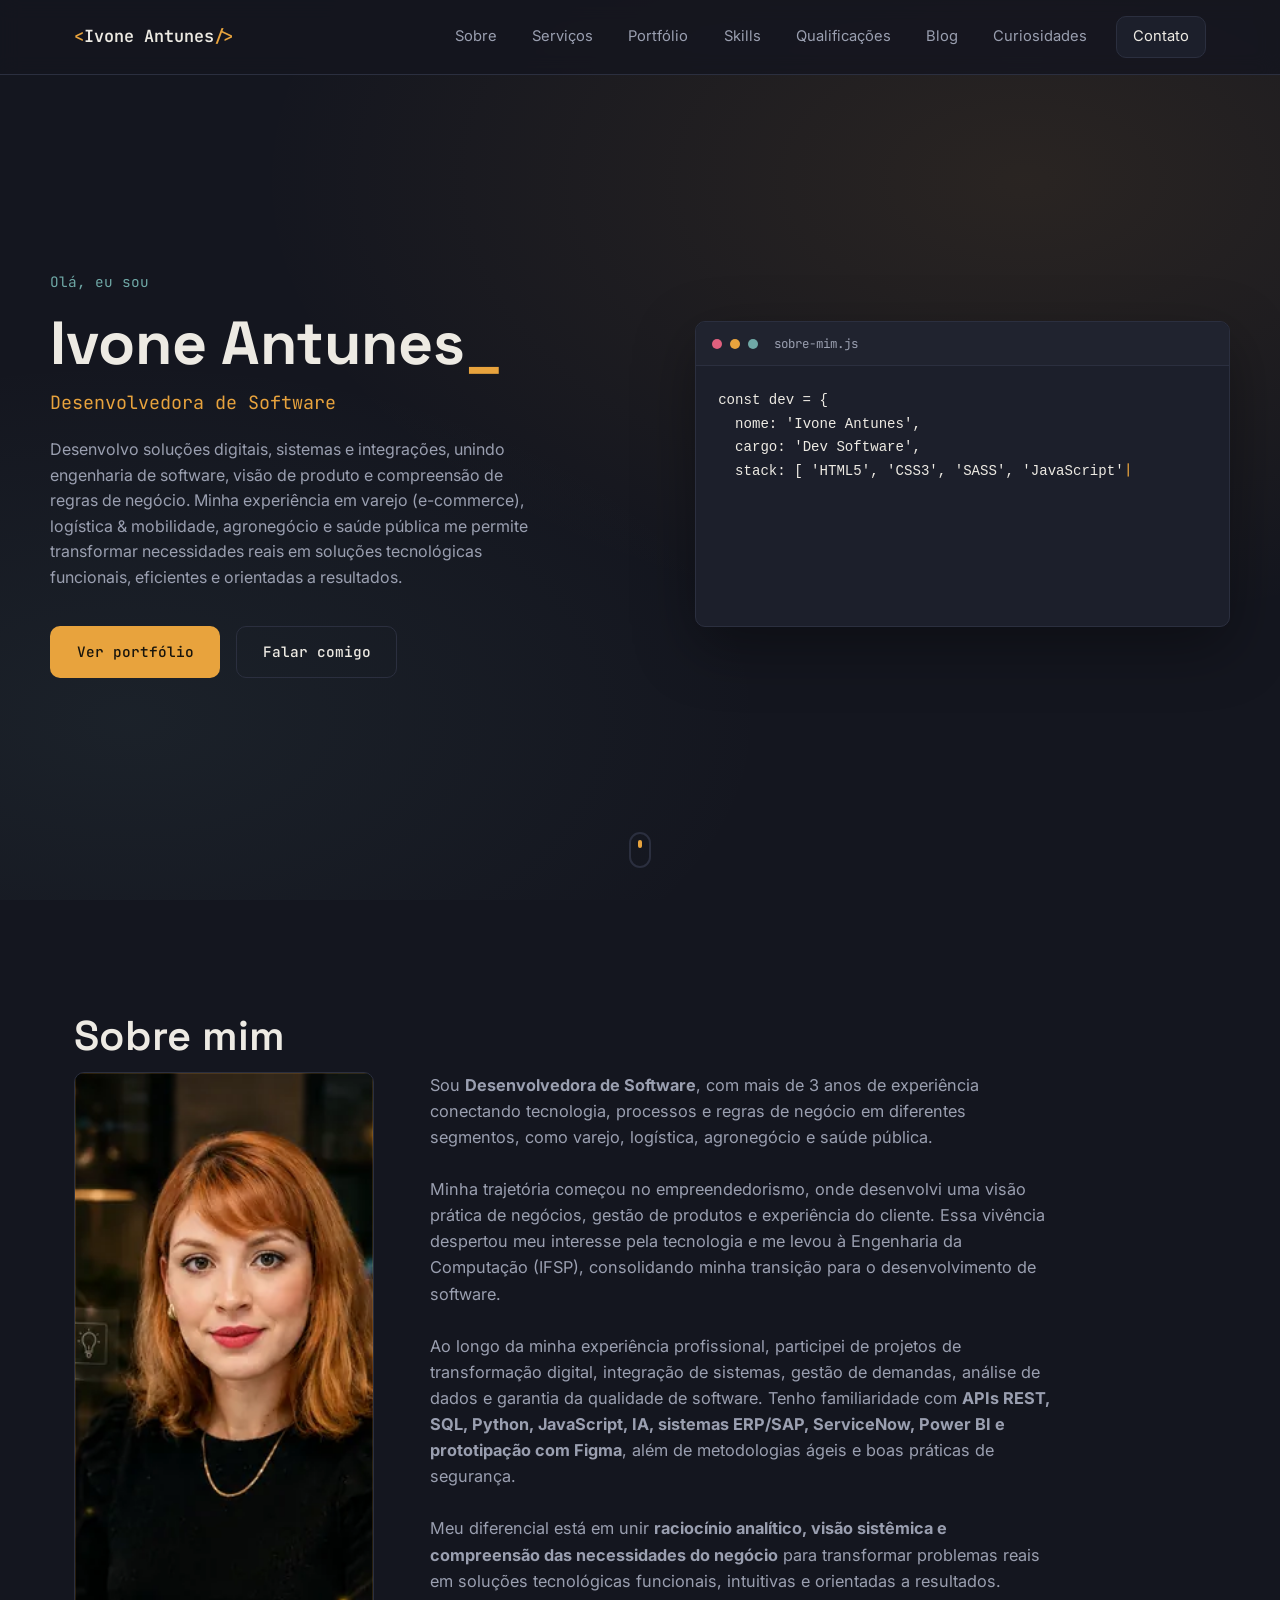
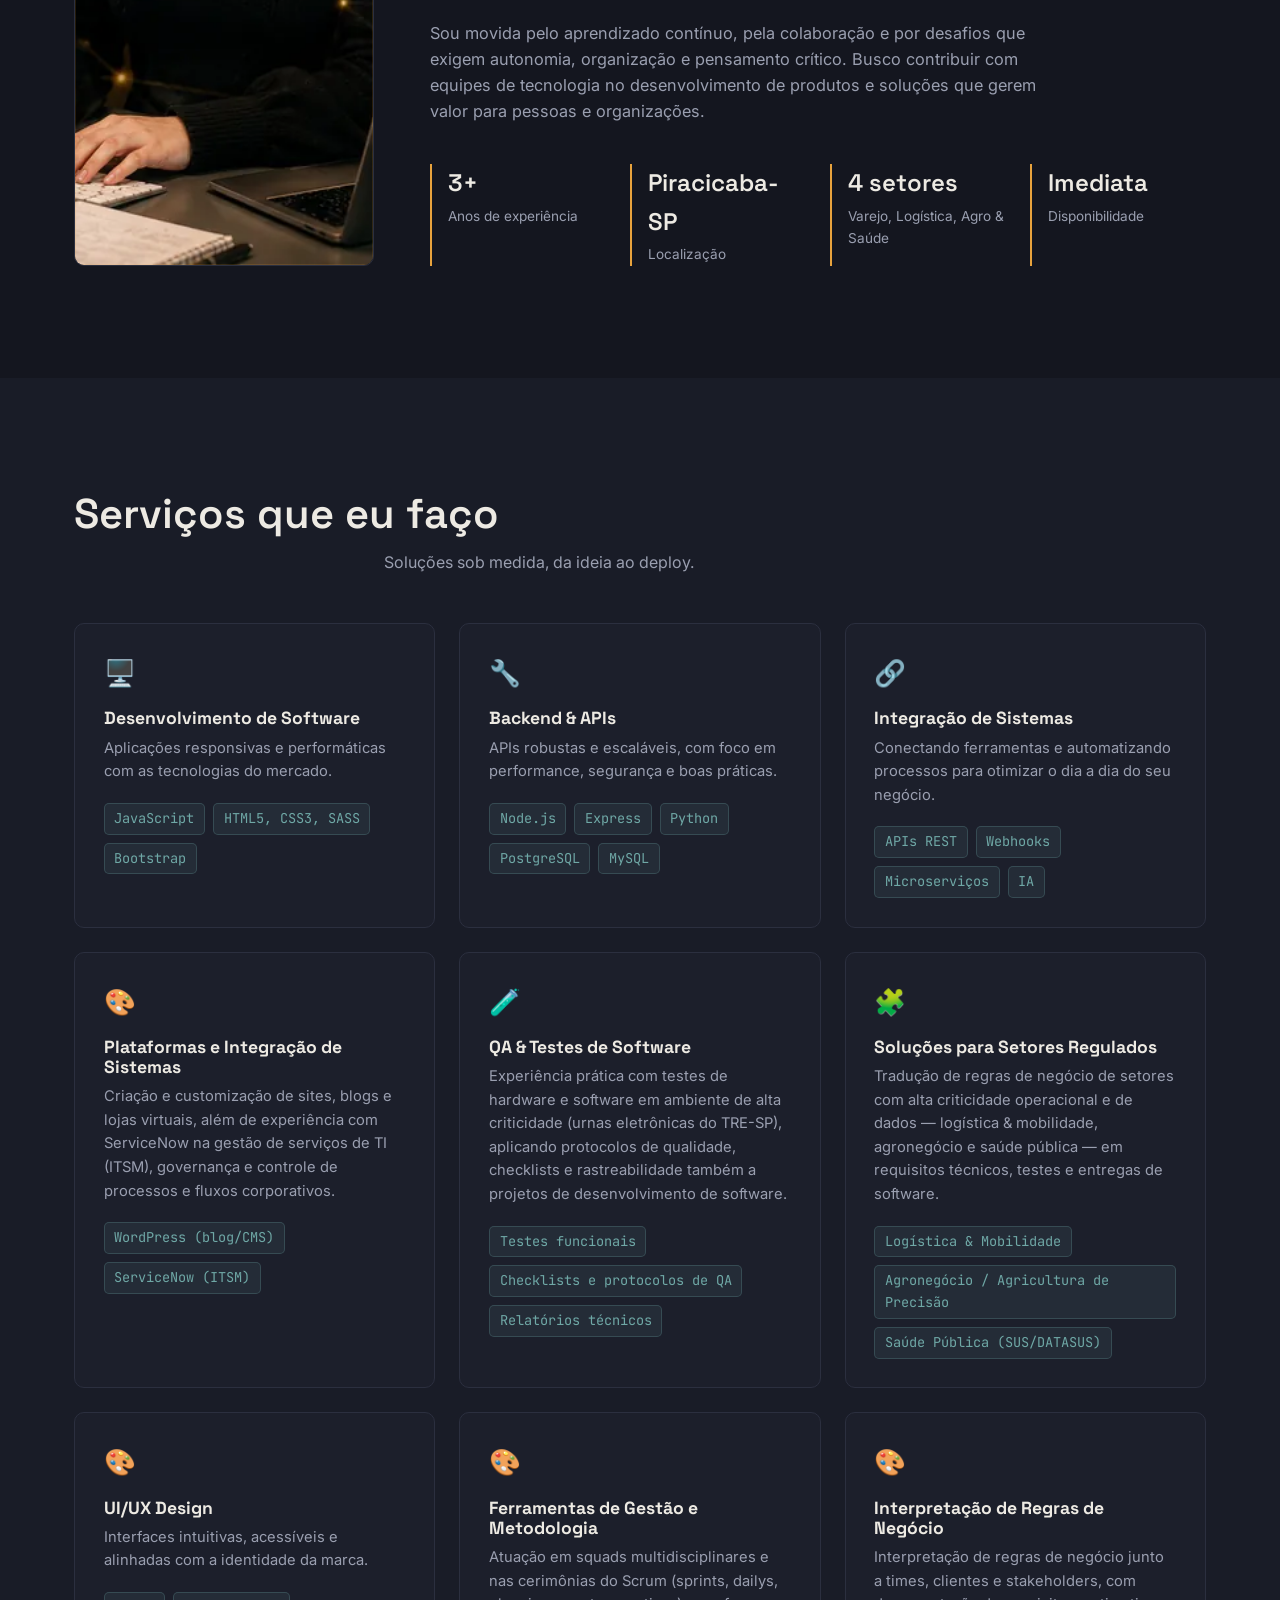
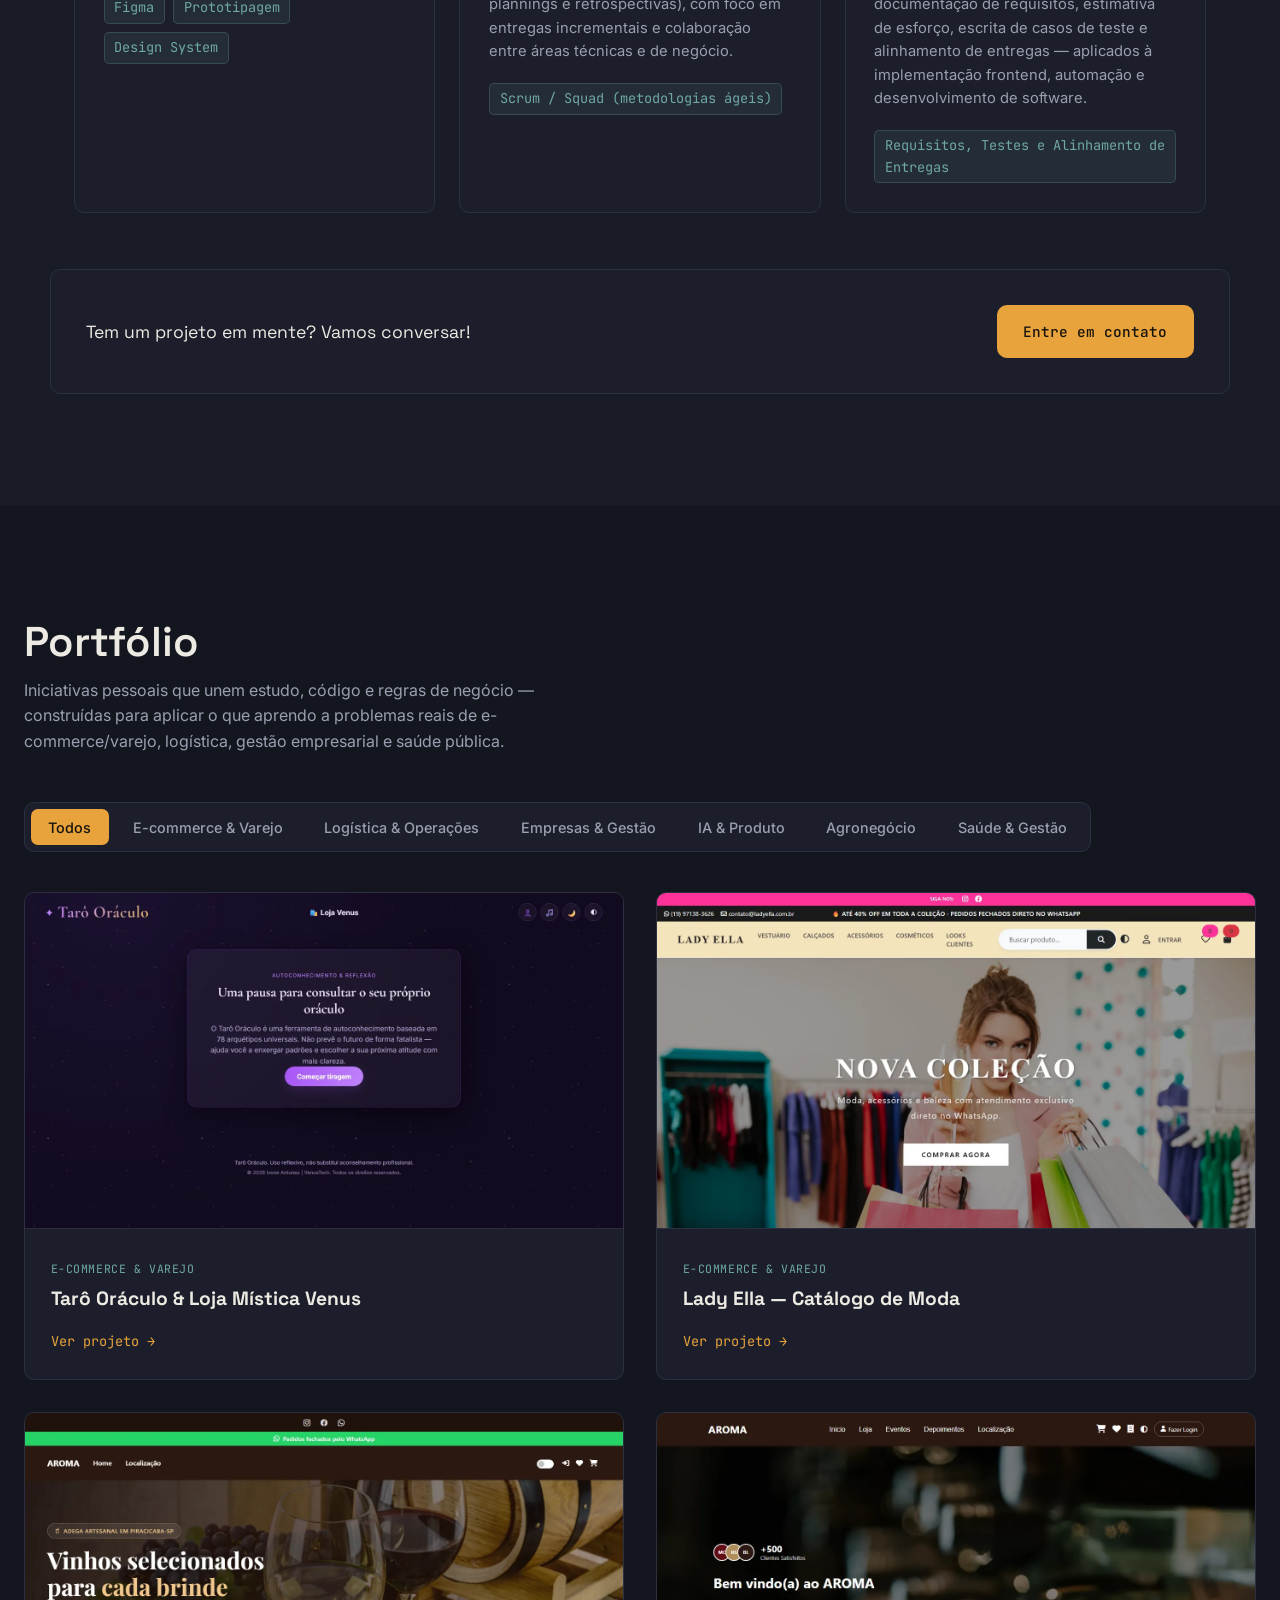
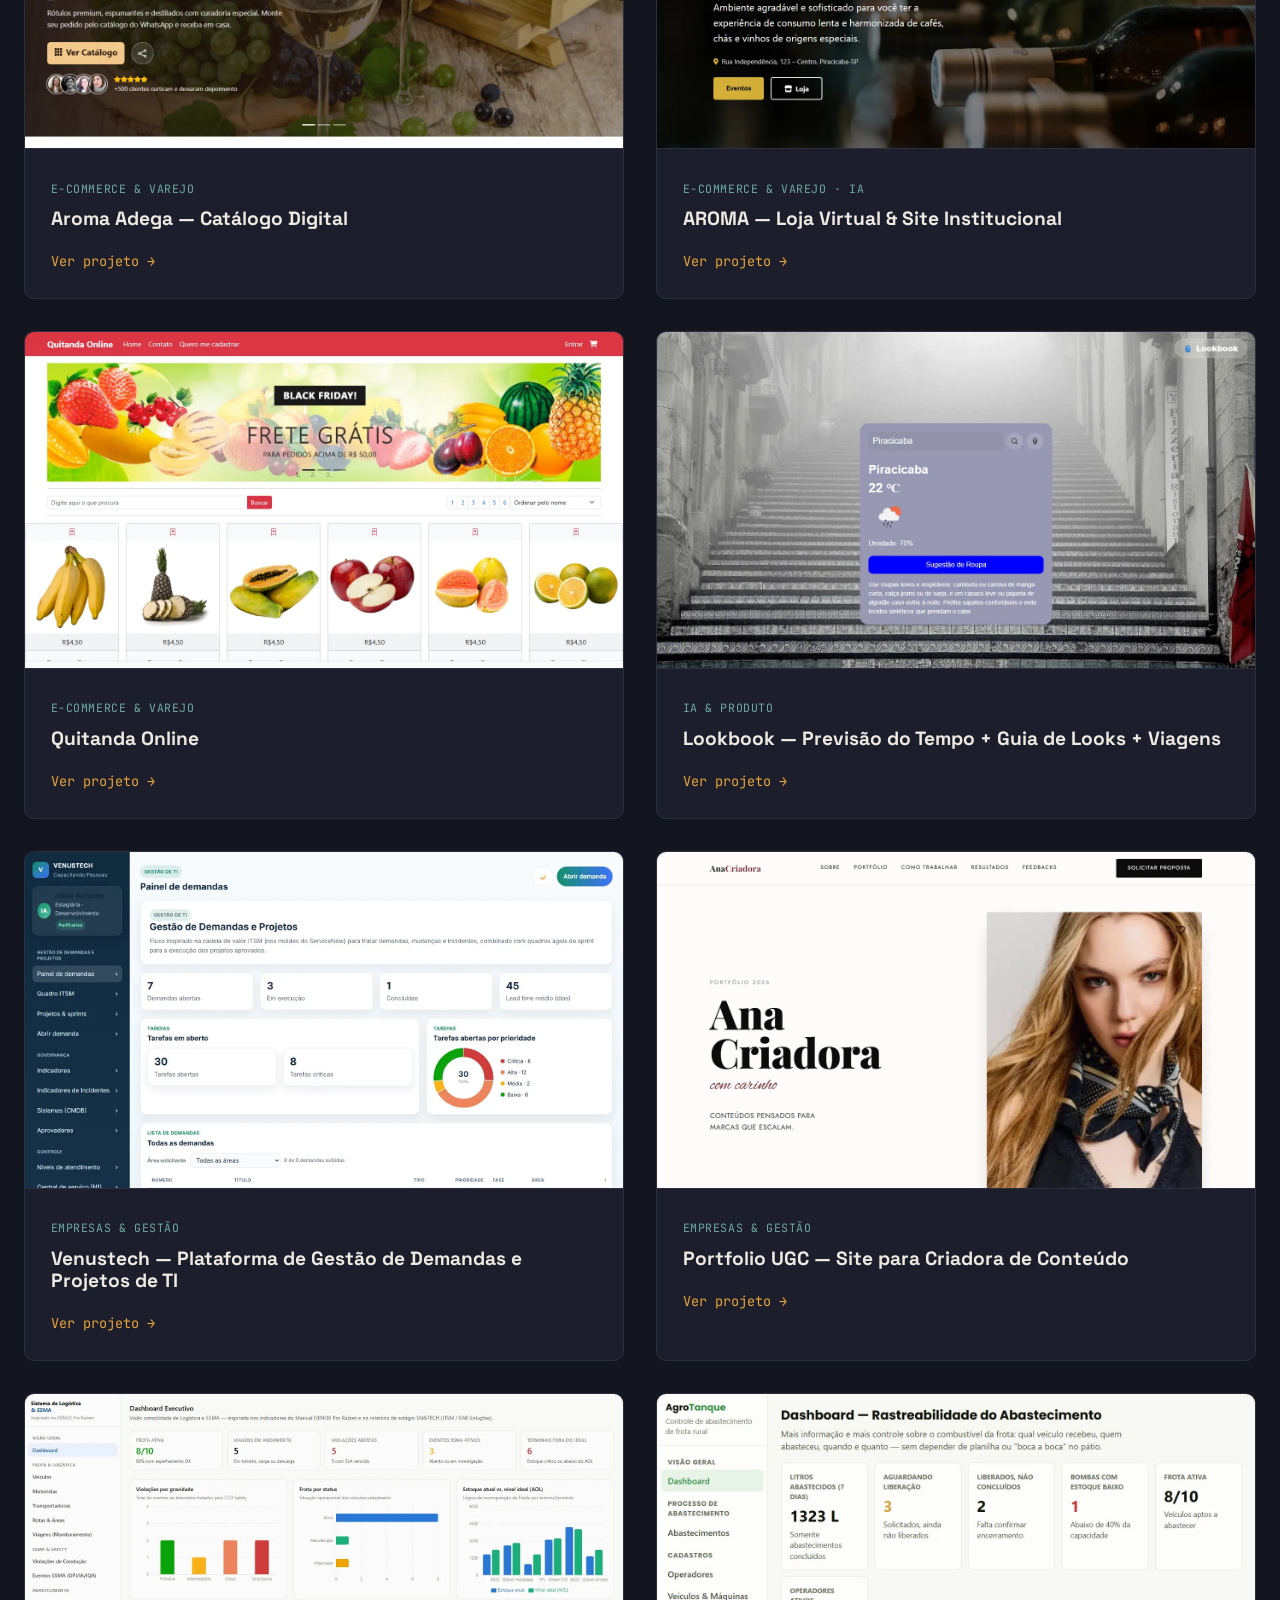
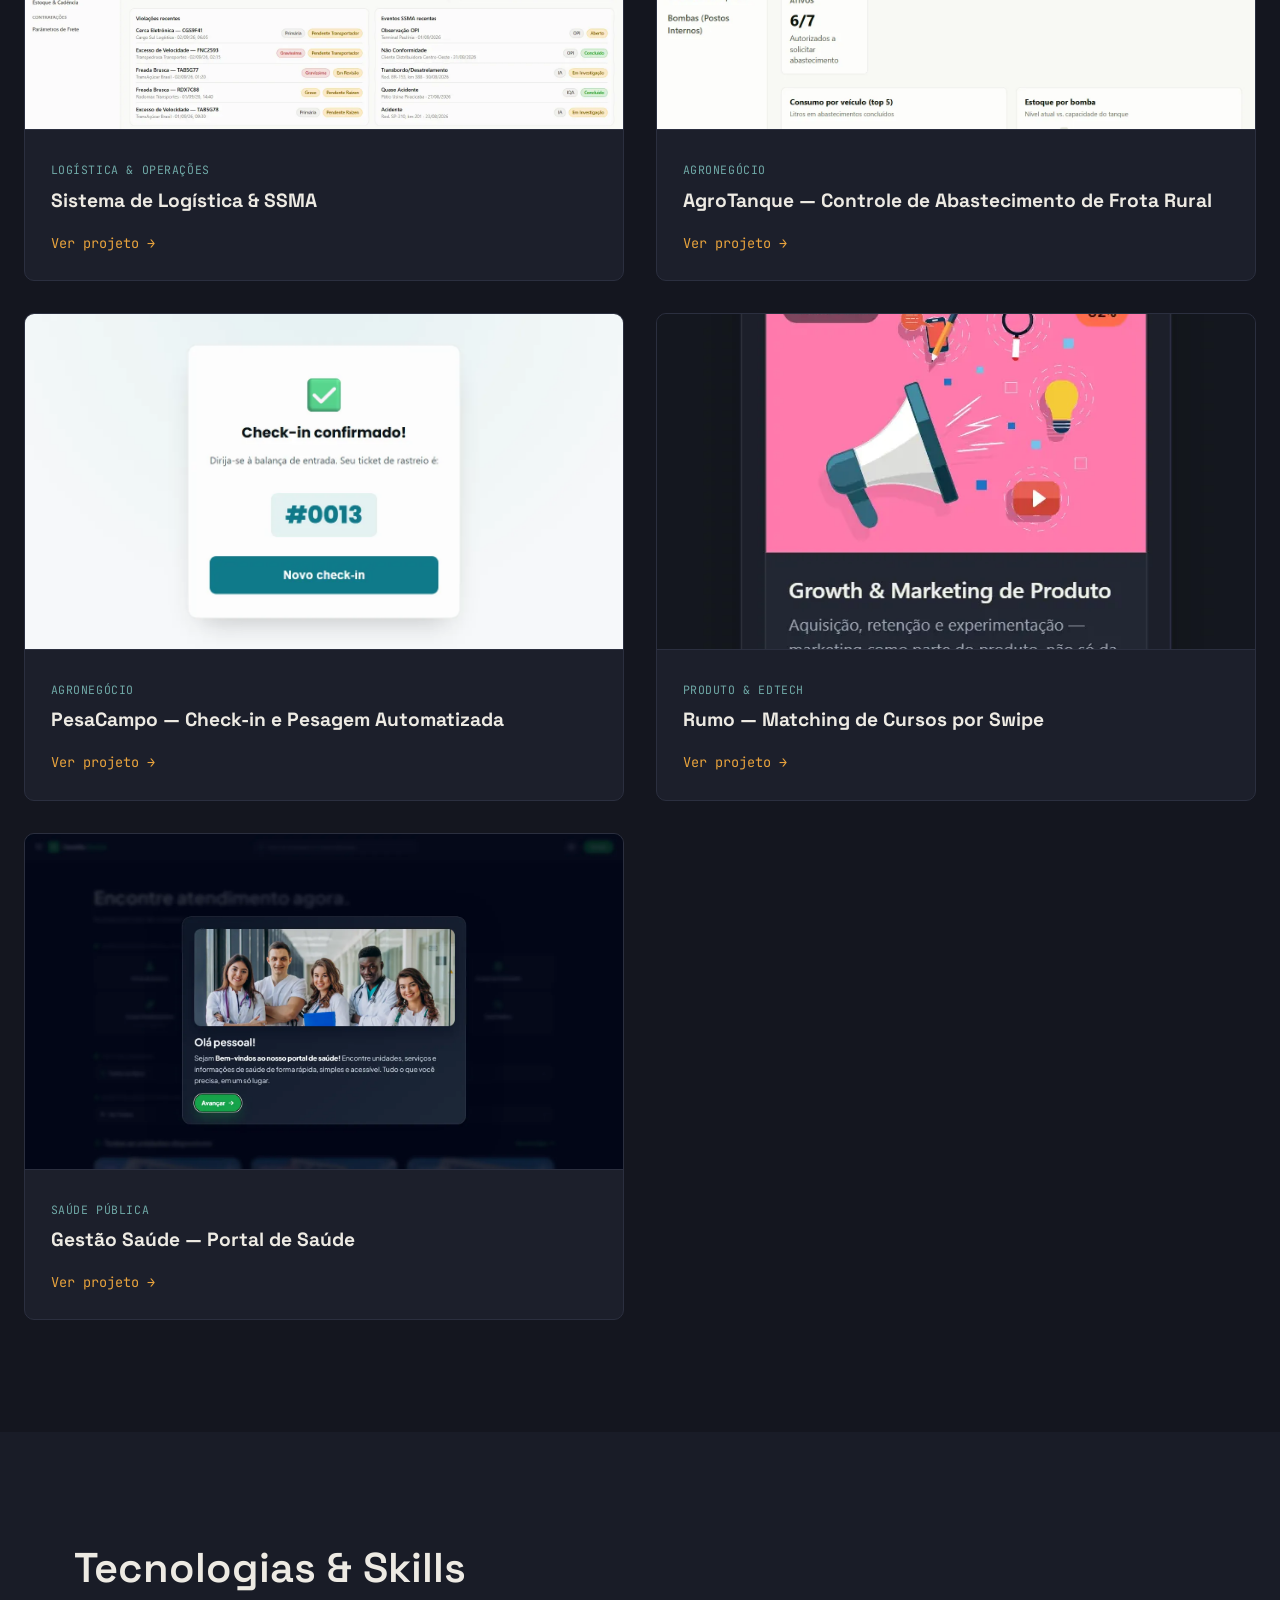
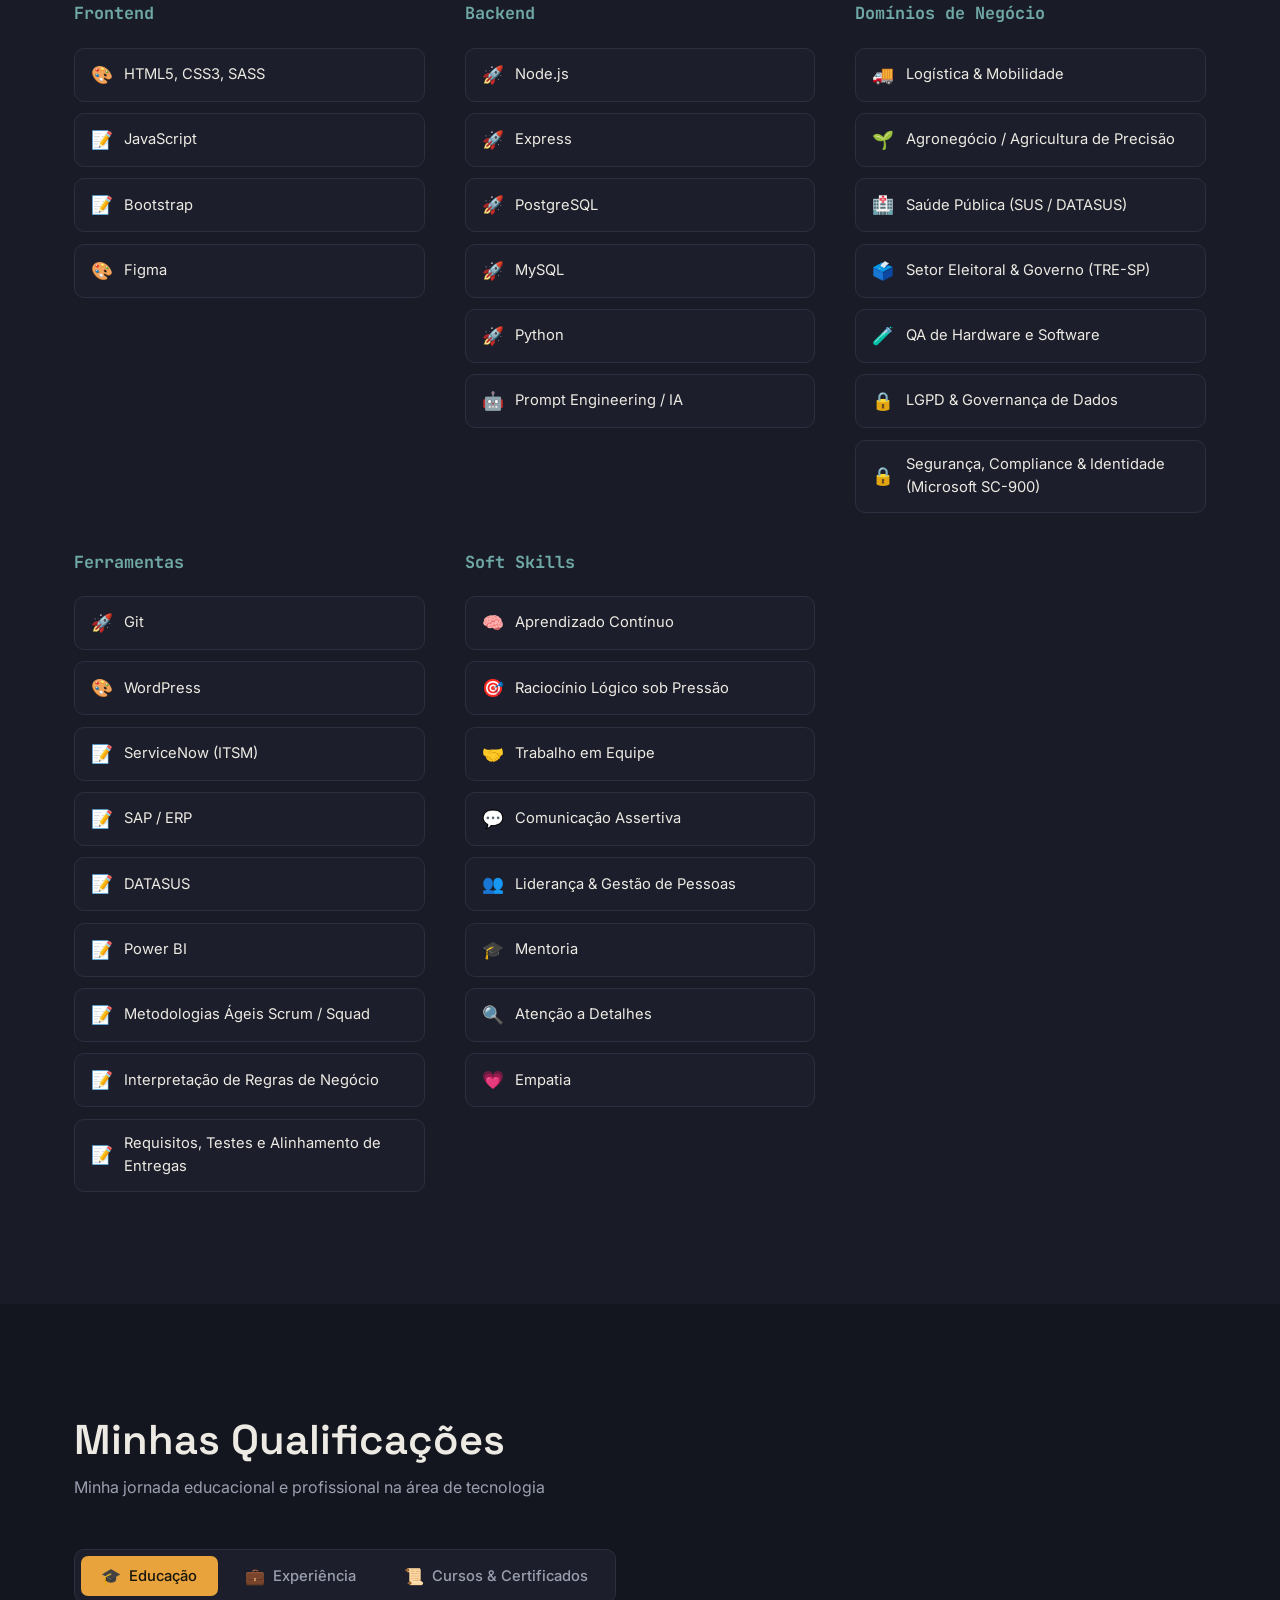
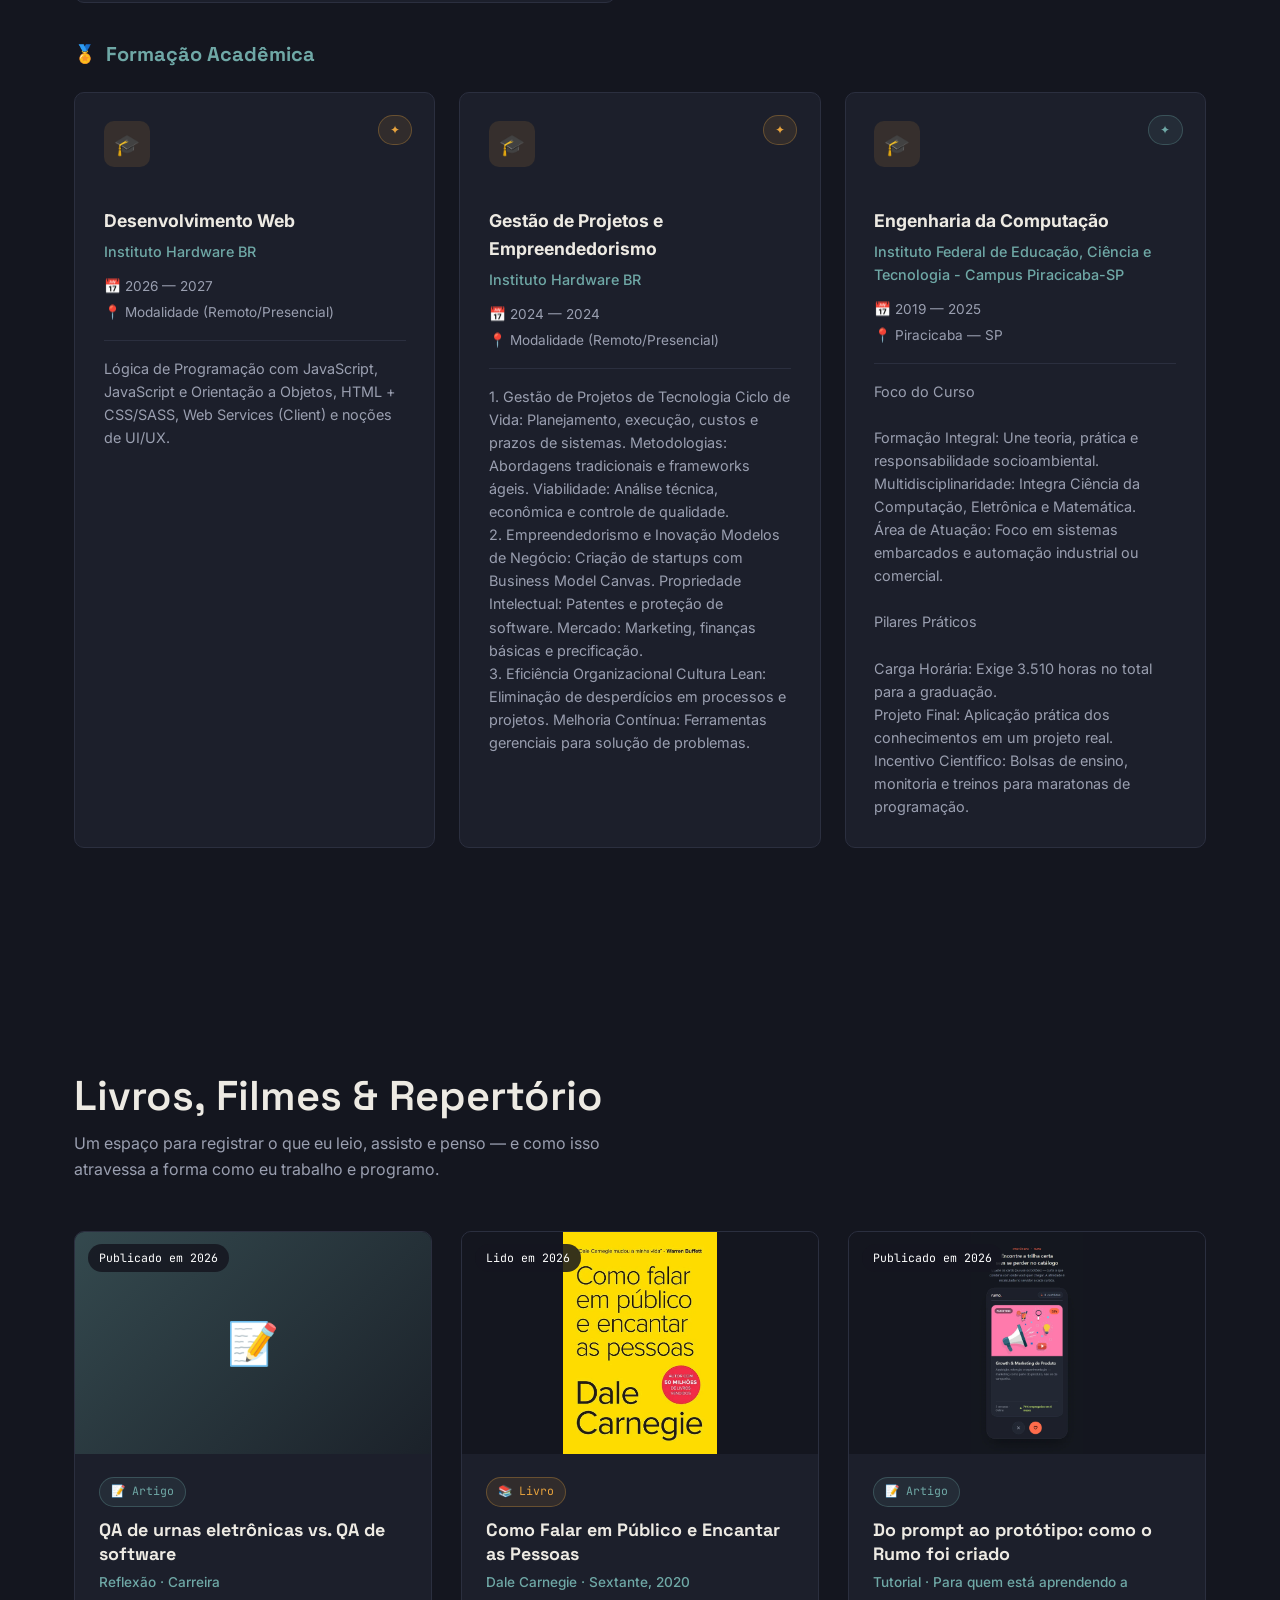
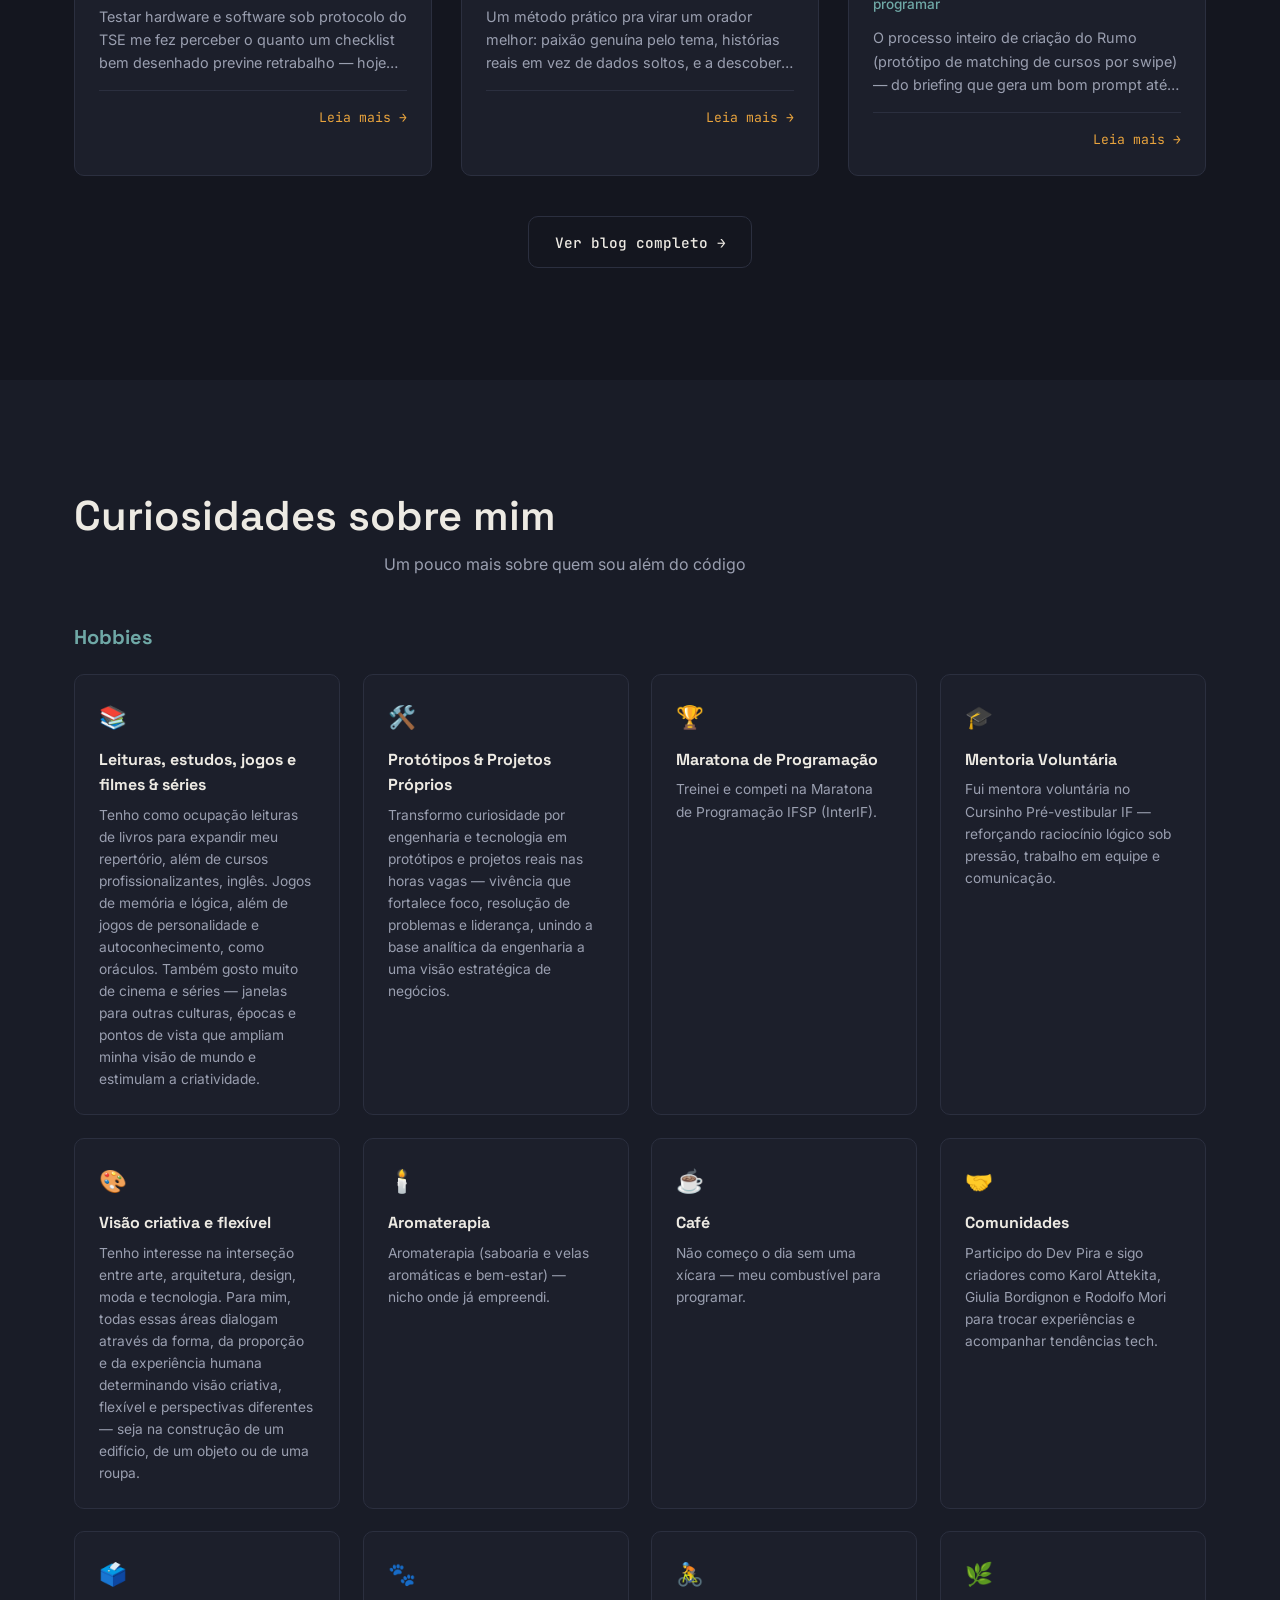
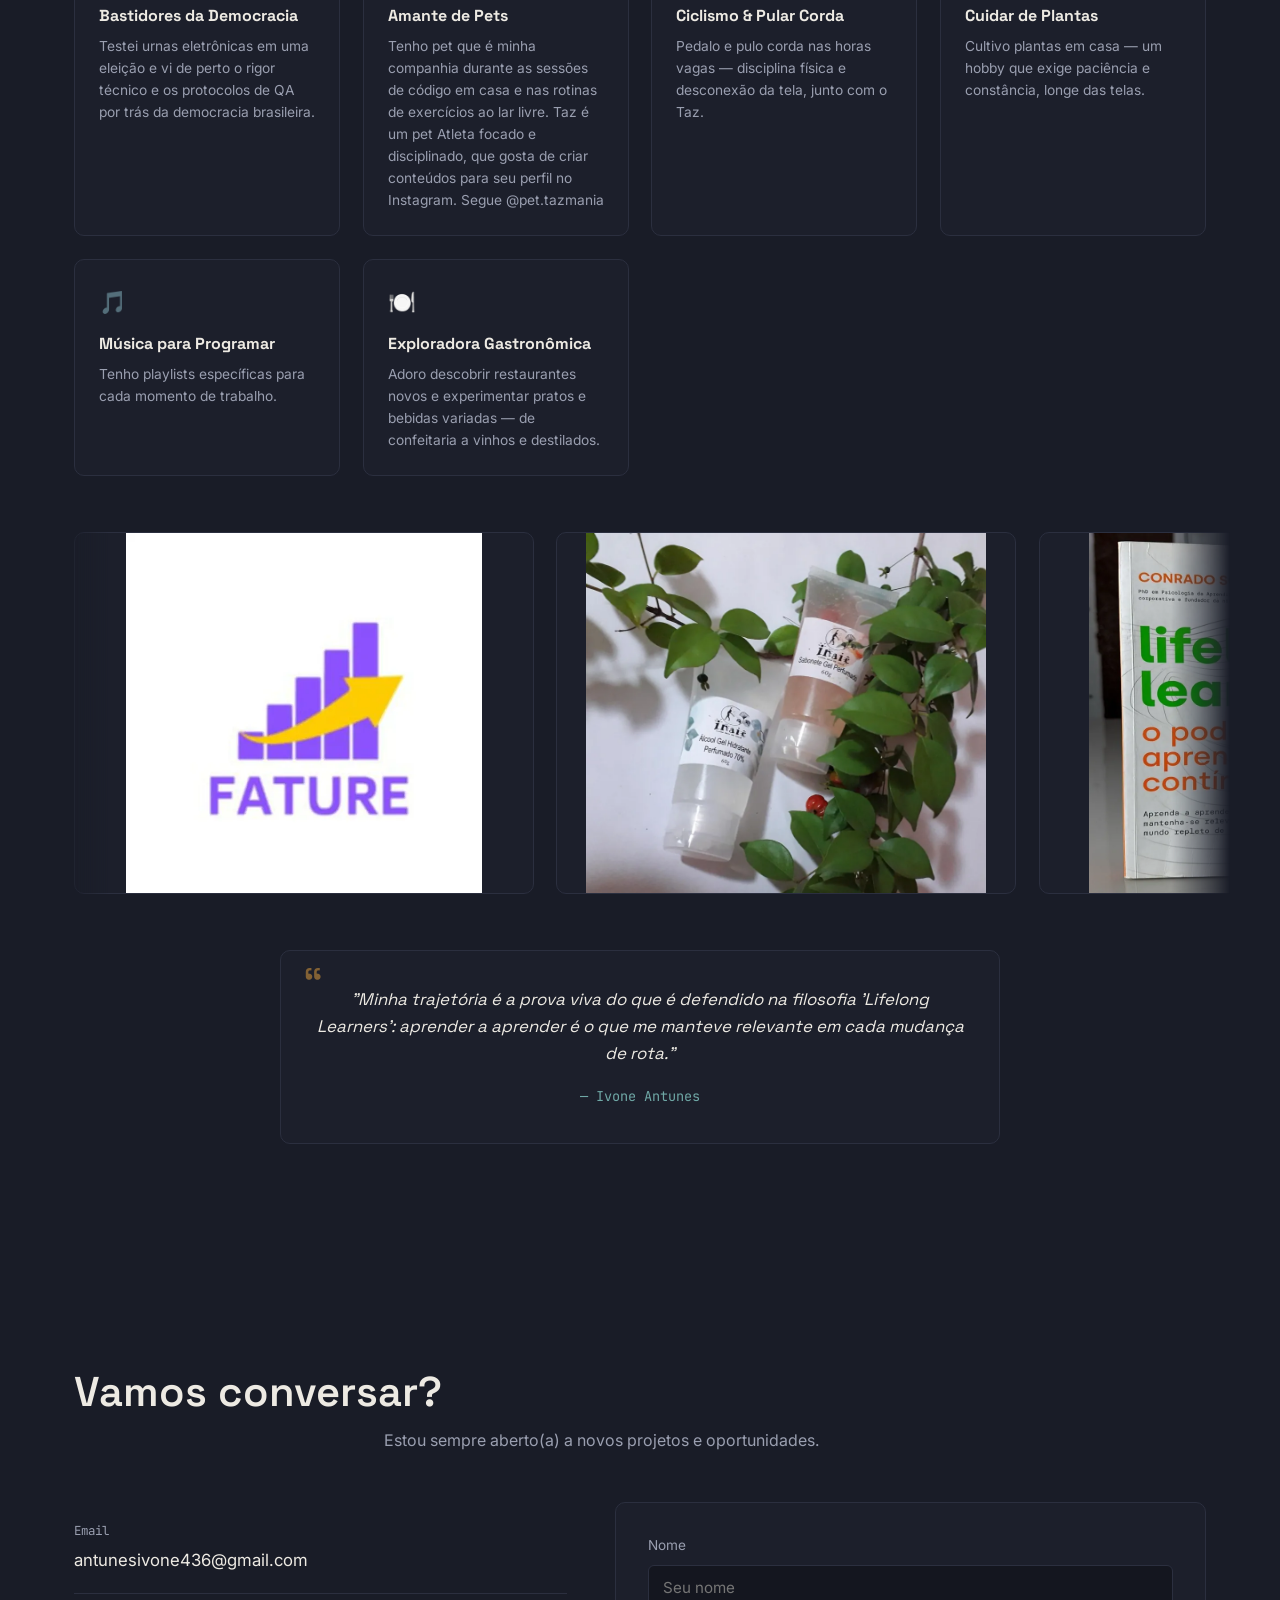
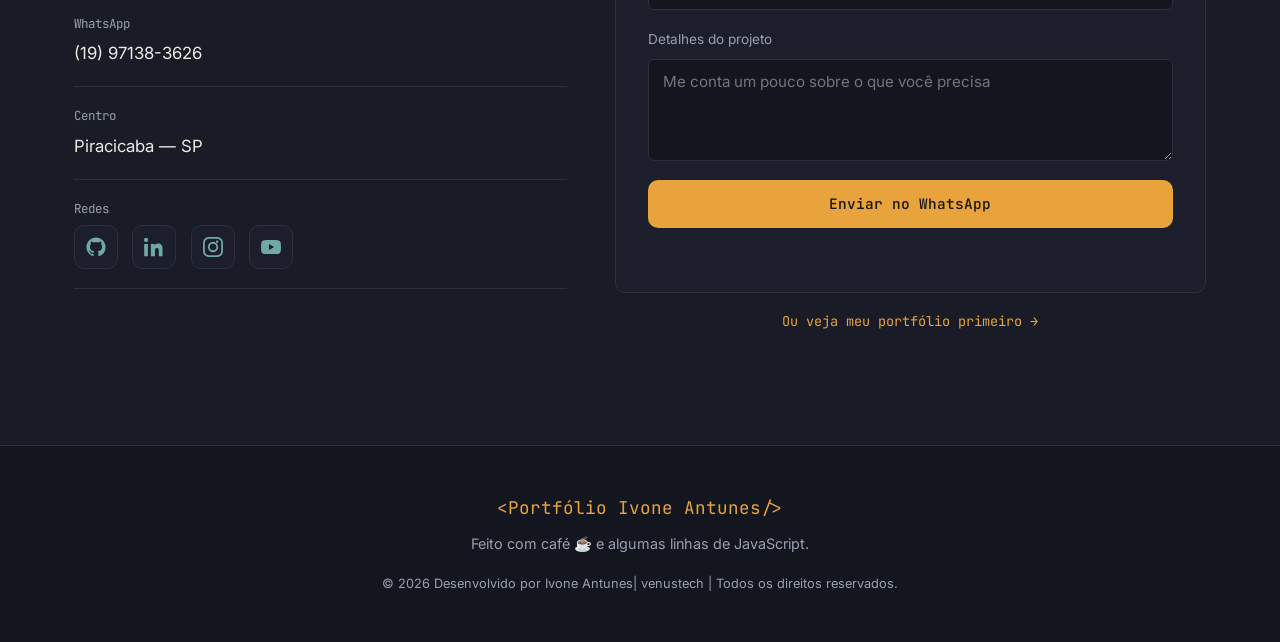
==== commit 12a5de93: "Split portfolio into 13 individual project pages, reposition hobby cards index.html's single #projec" ====
--- a/index.html
+++ b/index.html
@@ -273,414 +273,8 @@
       <button class="project-filter" data-filter="saude" role="tab" aria-selected="false">Saúde & Gestão</button>
     </div>
 
-    <!-- Links de repositório/demo ainda não preenchidos — trocar os href="#" pelos links reais
-         (GitHub/deploy) e as imagens placehold.co por screenshots reais quando publicar. -->
-    <div class="projects-grid">
-      <article class="project-card" data-category="ecommerce">
-        <div class="project-card__image">
-          <div class="project-card__slides" data-carousel>
-            <img loading="lazy" decoding="async" src="img/taro-01-hero.webp" alt="Tela inicial do Tarô Oráculo">
-            <img loading="lazy" decoding="async" data-src="img/taro-02-pergunta-tiragem.webp" alt="Passo 1 e 2: pergunta e escolha da tiragem">
-            <img loading="lazy" decoding="async" data-src="img/taro-03-embaralhar.webp" alt="Passo 3: concentração e embaralhar as cartas">
-            <img loading="lazy" decoding="async" data-src="img/taro-04-mesa.webp" alt="Mesa com as cartas reveladas">
-            <img loading="lazy" decoding="async" data-src="img/taro-05-leitura.webp" alt="Leitura interpretativa com dignidades elementais e contexto estatístico">
-            <img loading="lazy" decoding="async" data-src="img/taro-06-loja-categorias.webp" alt="Loja Mística Venus: categorias de produtos">
-            <img loading="lazy" decoding="async" data-src="img/taro-07-loja-ofertas.webp" alt="Vitrine de ofertas com prova social e escassez">
-            <img loading="lazy" decoding="async" data-src="img/taro-08-quickview.webp" alt="Quick View do produto">
-            <img loading="lazy" decoding="async" data-src="img/taro-09-similares.webp" alt="Produtos similares recomendados no Quick View">
-            <img loading="lazy" decoding="async" data-src="img/taro-10-lista-desejos.webp" alt="Lista de desejos">
-            <img loading="lazy" decoding="async" data-src="img/taro-11-carrinho.webp" alt="Carrinho e revisão do pedido">
-            <img loading="lazy" decoding="async" data-src="img/taro-12-depoimentos.webp" alt="Depoimentos de clientes">
-            <img loading="lazy" decoding="async" data-src="img/taro-13-contato.webp" alt="Página de contato">
-            <img loading="lazy" decoding="async" data-src="img/taro-14-alto-contraste.webp" alt="Modo de alto contraste (acessibilidade)">
-          </div>
-          <button type="button" class="project-card__nav project-card__nav--prev" aria-label="Imagem anterior">‹</button>
-          <button type="button" class="project-card__nav project-card__nav--next" aria-label="Próxima imagem">›</button>
-          <div class="project-card__dots"></div>
-        </div>
-        <div class="project-card__body">
-          <span class="project-card__tag">E-commerce & Varejo</span>
-          <h3 class="project-card__title">Tarô Oráculo & Loja Mística Venus</h3>
-          <p class="project-card__desc"><strong>Proposta de jogo</strong> de tiragens de Tarô (78 arcanos, 3 modos de leitura, dignidades elementais entre cartas) e, no mesmo repositório, a Loja Mística Venus — extensão natural de monetização do mesmo público esotérico, não um catálogo genérico anexado. A loja reproduz mecanismos reais de varejo (ancoragem de preço, prova social, gatilho de escassez, checkout sem fricção) para converter interesse em venda.</p>
-          <ul class="tag-list tag-list--mono">
-            <li>JavaScript</li><li>Web Audio API</li><li>Web Crypto API</li>
-          </ul>
-          <div class="project-card__links">
-            <a href="https://github.com/antunesivone/portfolio-docs/tree/main/taro-oraculo-loja-mistica" target="_blank" class="link-arrow">Ver projeto →</a>
-          </div>
-        </div>
-      </article>
-
-      <article class="project-card" data-category="ecommerce">
-        <div class="project-card__image">
-          <div class="project-card__slides" data-carousel>
-            <img loading="lazy" decoding="async" src="img/ladyella-01-banner.webp" alt="Banner da nova coleção — Lady Ella">
-            <img loading="lazy" decoding="async" data-src="img/ladyella-00-promocao.webp" alt="Banner de promoção com cupom de desconto — Lady Ella">
-            <img loading="lazy" decoding="async" data-src="img/ladyella-02-home.webp" alt="Home: benefícios, categorias e novidades — Lady Ella">
-            <img loading="lazy" decoding="async" data-src="img/ladyella-screenshot.webp" alt="Grade de produtos do catálogo — Lady Ella">
-            <img loading="lazy" decoding="async" data-src="img/ladyella-03-quickview.webp" alt="Quick View do produto: fotos, avaliação, cor, tamanho e similares — Lady Ella">
-            <img loading="lazy" decoding="async" data-src="img/ladyella-04-login.webp" alt="Modal de login e cadastro — Lady Ella">
-            <img loading="lazy" decoding="async" data-src="img/ladyella-05-carrinho.webp" alt="Carrinho de compras — Lady Ella">
-            <img loading="lazy" decoding="async" data-src="img/ladyella-06-favoritos.webp" alt="Lista de desejos — Lady Ella">
-            <img loading="lazy" decoding="async" data-src="img/ladyella-07-whatsapp.webp" alt="Finalização do pedido pronta no WhatsApp — Lady Ella">
-            <img loading="lazy" decoding="async" data-src="img/ladyella-08-looks.webp" alt="Looks da loja em clientes reais (UGC) — Lady Ella">
-            <img loading="lazy" decoding="async" data-src="img/ladyella-09-depoimentos.webp" alt="Depoimentos de clientes e FAQ — Lady Ella">
-            <img loading="lazy" decoding="async" data-src="img/ladyella-10-footer.webp" alt="Rodapé institucional — Lady Ella">
-          </div>
-          <button type="button" class="project-card__nav project-card__nav--prev" aria-label="Imagem anterior">‹</button>
-          <button type="button" class="project-card__nav project-card__nav--next" aria-label="Próxima imagem">›</button>
-          <div class="project-card__dots"></div>
-        </div>
-        <div class="project-card__body">
-          <span class="project-card__tag">E-commerce & Varejo</span>
-          <h3 class="project-card__title">Lady Ella — Catálogo de Moda</h3>
-          <p class="project-card__desc">Vitrine digital de moda, calçados, acessórios e cosméticos para uma loja que vende por WhatsApp — sem o custo e a complexidade de um e-commerce completo. A interface foi elaborada para <strong>direcionar o cliente à compra sem deixá-lo perdido</strong>: banner de promoção com indicação de cupom logo na home, e, na página do produto, avaliação por estrelas de outros clientes, múltiplas fotos do item, seletor de cor e tamanho e indicação de peças similares reduzem a incerteza de comprar à distância. Filtros por categoria, material e cuidados ajudam a encontrar a peça certa sem precisar perguntar, e looks reais de clientes reforçam essa confiança como vitrine viva da marca. "Comprar" já monta a mensagem de WhatsApp pronta — zero custo de hospedagem, e a própria loja edita o catálogo sem programar.</p>
-          <ul class="tag-list tag-list--mono">
-            <li>JavaScript</li><li>Bootstrap</li><li>WhatsApp Checkout</li>
-          </ul>
-          <div class="project-card__links">
-            <a href="https://github.com/antunesivone/portfolio-docs/tree/main/lady-ella-catalogo" target="_blank" class="link-arrow">Ver projeto →</a>
-          </div>
-        </div>
-      </article>
-
-      <article class="project-card" data-category="ecommerce">
-        <div class="project-card__image">
-          <div class="project-card__slides" data-carousel>
-            <img loading="lazy" decoding="async" src="img/aroma-01-hero.webp" alt="Hero com botão Ver Catálogo, prova social e WhatsApp">
-            <img loading="lazy" decoding="async" data-src="img/aroma-02-catalogo.webp" alt="Catálogo com filtros por categoria, preço e busca">
-            <img loading="lazy" decoding="async" data-src="img/aroma-03-vitrines.webp" alt="Vitrines de Mais Vendidos, Novidades e Vistos Recentemente">
-            <img loading="lazy" decoding="async" data-src="img/aroma-04-detalhe.webp" alt="Modal de detalhes do produto com harmonização e formas de pagamento">
-            <img loading="lazy" decoding="async" data-src="img/aroma-05-destaque.webp" alt="Imagem do produto em destaque">
-            <img loading="lazy" decoding="async" data-src="img/aroma-06-similares.webp" alt="Produtos recomendados: Você também pode gostar">
-            <img loading="lazy" decoding="async" data-src="img/aroma-07-lista-desejos.webp" alt="Lista de desejos com compra direta via WhatsApp">
-            <img loading="lazy" decoding="async" data-src="img/aroma-08-carrinho.webp" alt="Carrinho com resumo do pedido e finalização no WhatsApp">
-            <img loading="lazy" decoding="async" data-src="img/aroma-09-parceiros.webp" alt="Parceiros e depoimentos de clientes verificados">
-            <img loading="lazy" decoding="async" data-src="img/aroma-10-depoimento-form.webp" alt="Formulário Conte sua experiência">
-            <img loading="lazy" decoding="async" data-src="img/aroma-11-localizacao.webp" alt="Localização da loja no mapa">
-          </div>
-          <button type="button" class="project-card__nav project-card__nav--prev" aria-label="Imagem anterior">‹</button>
-          <button type="button" class="project-card__nav project-card__nav--next" aria-label="Próxima imagem">›</button>
-          <div class="project-card__dots"></div>
-        </div>
-        <div class="project-card__body">
-          <span class="project-card__tag">E-commerce & Varejo</span>
-          <h3 class="project-card__title">Aroma Adega — Catálogo Digital</h3>
-          <p class="project-card__desc">A home já direciona para a venda: botão "Ver Catálogo", prova social com avaliação por estrelas e "+500 clientes curtiram e deixaram depoimento", localização da adega em Piracicaba-SP, compartilhamento da página e compra direto pelo WhatsApp — o cliente não fica perdido navegando, é guiado à decisão já na primeira tela. A mesma lógica de confiança se repete no catálogo (depoimentos, selo "Cliente Verificado", estoque e parcelamento) e no link direto para o mapa com a rota até a loja.</p>
-          <ul class="tag-list tag-list--mono">
-            <li>JavaScript</li><li>Bootstrap</li>
-          </ul>
-          <div class="project-card__links">
-            <a href="https://github.com/antunesivone/portfolio-docs/tree/main/aroma-adega-catalogo" target="_blank" class="link-arrow">Ver projeto →</a>
-          </div>
-        </div>
-      </article>
-
-      <article class="project-card" data-category="ecommerce ia">
-        <div class="project-card__image">
-          <div class="project-card__slides" data-carousel>
-            <img loading="lazy" decoding="async" src="img/aromasite-01-hero.webp" alt="Hero com +500 clientes satisfeitos e localização em Piracicaba-SP">
-            <img loading="lazy" decoding="async" data-src="img/aromasite-02-destaques.webp" alt="Destaques da Adega, Tea House e Cafeteria">
-            <img loading="lazy" decoding="async" data-src="img/aromasite-03-loja.webp" alt="Loja com filtros, vistos recentemente e avaliação por estrelas">
-            <img loading="lazy" decoding="async" data-src="img/aromasite-04-detalhe.webp" alt="Detalhe do produto com estoque e produtos similares">
-            <img loading="lazy" decoding="async" data-src="img/aromasite-05-lista-desejos.webp" alt="Lista de desejos">
-            <img loading="lazy" decoding="async" data-src="img/aromasite-06-carrinho.webp" alt="Carrinho com resumo do pedido">
-            <img loading="lazy" decoding="async" data-src="img/aromasite-07-pagamento.webp" alt="Checkout passo 1: forma de pagamento">
-            <img loading="lazy" decoding="async" data-src="img/aromasite-08-confirmacao.webp" alt="Checkout passo 2: confirmação do pedido">
-            <img loading="lazy" decoding="async" data-src="img/aromasite-09-entrega.webp" alt="Checkout passo 3: acompanhamento da entrega">
-            <img loading="lazy" decoding="async" data-src="img/aromasite-10-historico.webp" alt="Histórico de pedidos">
-            <img loading="lazy" decoding="async" data-src="img/aromasite-11-cadastro.webp" alt="Cadastro com cashback por compra">
-            <img loading="lazy" decoding="async" data-src="img/aromasite-12-eventos.webp" alt="Eventos de degustação e workshops">
-            <img loading="lazy" decoding="async" data-src="img/aromasite-13-depoimentos.webp" alt="Depoimentos reais em carrossel com curtidas">
-            <img loading="lazy" decoding="async" data-src="img/aromasite-14-parceiros.webp" alt="Rodapé com redes sociais, institucional e formas de pagamento aceitas">
-            <img loading="lazy" decoding="async" data-src="img/aromasite-15-mapa.webp" alt="Localização no mapa">
-            <img loading="lazy" decoding="async" data-src="img/aromasite-16-amanda1.webp" alt="Conversa com a assistente virtual Amanda: cliente pedindo sugestão de presente">
-            <img loading="lazy" decoding="async" data-src="img/aromasite-17-amanda2.webp" alt="Cliente detalhando preferências de vinho e orçamento para a Amanda">
-            <img loading="lazy" decoding="async" data-src="img/aromasite-18-amanda3.webp" alt="Cliente perguntando à Amanda sobre um aperitivo para acompanhar o vinho">
-          </div>
-          <button type="button" class="project-card__nav project-card__nav--prev" aria-label="Imagem anterior">‹</button>
-          <button type="button" class="project-card__nav project-card__nav--next" aria-label="Próxima imagem">›</button>
-          <div class="project-card__dots"></div>
-        </div>
-        <div class="project-card__body">
-          <span class="project-card__tag">E-commerce & Varejo · IA</span>
-          <h3 class="project-card__title">AROMA — Loja Virtual & Site Institucional</h3>
-          <p class="project-card__desc">Num negócio sem loja física na tela, a confiança não vem só da marca — vem de ver outras pessoas satisfeitas: "+500 Clientes Satisfeitos" já na home, depoimentos reais em carrossel (nome, avatar, estrelas) com curtidas, e indicador de estoque por variante substituem o balcão físico. Visitantes viram canal de divulgação ao compartilhar produtos, e cada depoimento gera conteúdo novo sem custo de produção. Diferencial: a agente de vendas por IA ("Amanda") sonda a preferência da cliente e sugere cross-sell antes de fechar o pedido — atendimento consultivo automatizado, não só um catálogo. Arquitetura 100% estática por escolha, não limitação: sem framework nem backend, <code>localStorage</code> como "banco de dados" (zero custo de servidor) e checkout finalizado no WhatsApp, canal onde o negócio já atende.</p>
-          <ul class="tag-list tag-list--mono">
-            <li>JavaScript</li><li>IA (agente de vendas)</li><li>localStorage</li><li>Checkout via WhatsApp</li><li>Event Delegation</li>
-          </ul>
-          <div class="project-card__links">
-            <a href="https://github.com/antunesivone/portfolio-docs/tree/main/aroma-site" target="_blank" class="link-arrow">Ver projeto →</a>
-          </div>
-        </div>
-      </article>
-
-      <article class="project-card" data-category="ecommerce">
-        <div class="project-card__image">
-          <div class="project-card__slides" data-carousel>
-            <img loading="lazy" decoding="async" src="img/quitanda-01-hero-menu.webp" alt="Menu de navegação e carrossel de banners promocionais">
-            <img loading="lazy" decoding="async" data-src="img/quitanda-02-busca-ordenacao.webp" alt="Busca, ordenação por nome/preço e paginação">
-            <img loading="lazy" decoding="async" data-src="img/quitanda-03-catalogo-todos.webp" alt="Catálogo completo com os 12 produtos e os três estados de estoque">
-            <img loading="lazy" decoding="async" data-src="img/quitanda-04-estados-estoque.webp" alt="Detalhe dos estados de estoque: em estoque, esgotado e reabastecendo">
-            <img loading="lazy" decoding="async" data-src="img/quitanda-05-rodape.webp" alt="Rodapé institucional com CNPJ, endereço e links legais">
-            <img loading="lazy" decoding="async" data-src="img/quitanda-06-menu-mobile.webp" alt="Menu de navegação responsivo aberto em mobile">
-          </div>
-          <button type="button" class="project-card__nav project-card__nav--prev" aria-label="Imagem anterior">‹</button>
-          <button type="button" class="project-card__nav project-card__nav--next" aria-label="Próxima imagem">›</button>
-          <div class="project-card__dots"></div>
-        </div>
-        <div class="project-card__body">
-          <span class="project-card__tag">E-commerce & Varejo</span>
-          <h3 class="project-card__title">Quitanda Online</h3>
-          <p class="project-card__desc">Wireframe navegável de e-commerce de hortifruti — catálogo com 12 produtos, busca, ordenação e paginação, controle visual de estoque por safra (em estoque, esgotado, reabastecendo) e carrinho. Rodapé institucional fixo (CNPJ, políticas, contato) resolvido com três spacers calculados por breakpoint do Bootstrap, evitando que o conteúdo fique escondido atrás dele sem depender de JavaScript pra medir altura em runtime. Protótipo front-end puro, pensado para validar a experiência de compra com stakeholders antes de investir em back-end.</p>
-          <ul class="tag-list tag-list--mono">
-            <li>HTML5/CSS3</li><li>Bootstrap 5</li>
-          </ul>
-          <div class="project-card__links">
-            <a href="https://github.com/antunesivone/portfolio-docs/tree/main/quitanda-online" target="_blank" class="link-arrow">Ver projeto →</a>
-          </div>
-        </div>
-      </article>
-
-      <article class="project-card" data-category="ia">
-        <div class="project-card__image">
-          <div class="project-card__slides" data-carousel>
-            <img loading="lazy" decoding="async" src="img/lookbook-01-clima.webp" alt="Previsão do tempo com sugestão de roupa por IA">
-            <img loading="lazy" decoding="async" data-src="img/lookbook-02-hero.webp" alt="Hero do Lookbook por destino — Itália">
-            <img loading="lazy" decoding="async" data-src="img/lookbook-03-destinos.webp" alt="Página de Destinos com filtros por região, época, peça e ocasião">
-            <img loading="lazy" decoding="async" data-src="img/lookbook-04-look-detalhe.webp" alt="Detalhe de um look com peça, cupom e link de compra">
-            <img loading="lazy" decoding="async" data-src="img/lookbook-05-curadoria.webp" alt="Outras peças da loja selecionadas para o destino">
-            <img loading="lazy" decoding="async" data-src="img/lookbook-06-parceiros.webp" alt="Stories de parceiros no Instagram">
-            <img loading="lazy" decoding="async" data-src="img/lookbook-07-outros-destinos.webp" alt="Seção de outros destinos para continuar explorando">
-          </div>
-          <button type="button" class="project-card__nav project-card__nav--prev" aria-label="Imagem anterior">‹</button>
-          <button type="button" class="project-card__nav project-card__nav--next" aria-label="Próxima imagem">›</button>
-          <div class="project-card__dots"></div>
-        </div>
-        <div class="project-card__body">
-          <span class="project-card__tag">IA & Produto</span>
-          <h3 class="project-card__title">Lookbook — Previsão do Tempo + Guia de Looks + Viagens</h3>
-          <p class="project-card__desc">Previsão do tempo traduzida em sugestão de roupa por IA ("o que eu visto hoje?") e um guia com <strong>indicação de destinos de viagem</strong> (Itália, Espanha, Turquia, Brasil) — peça, cupom, link de compra e pontos turísticos próximos por geolocalização ("o que eu levo na mala?" e "o que visitar?"). Favoritos e compartilhamento geram motivo de retorno antes da viagem, e um painel admin cadastra destino, look e cupom sem tocar em código — base pronta para monetizar por afiliação e assinatura.</p>
-          <ul class="tag-list tag-list--mono">
-            <li>JavaScript</li><li>Groq AI</li><li>OpenWeatherMap</li>
-          </ul>
-          <div class="project-card__links">
-            <a href="https://github.com/antunesivone/portfolio-docs/tree/main/previsao-ia" target="_blank" class="link-arrow">Ver projeto →</a>
-          </div>
-        </div>
-      </article>
-
-      <article class="project-card" data-category="empresas" id="projeto-venustech-itsm">
-        <div class="project-card__image">
-          <div class="project-card__slides" data-carousel>
-            <img loading="lazy" decoding="async" src="img/gestaoti-03-esteira-valor.webp" alt="Painel de demandas com KPIs e tarefas abertas por prioridade">
-            <img loading="lazy" decoding="async" data-src="img/gestaoti-02-quadro-itsm.webp" alt="Quadro visual de demandas (VTB) por fase da cadeia de valor">
-            <img loading="lazy" decoding="async" data-src="img/gestaoti-04-nova-demanda.webp" alt="Formulário de abertura de nova demanda">
-            <img loading="lazy" decoding="async" data-src="img/gestaoti-06-projetos-sprints.webp" alt="Projetos e sprints com burndown, KPIs e carga de trabalho da equipe">
-            <img loading="lazy" decoding="async" data-src="img/gestaoti-07-progresso.webp" alt="Acompanhamento de progresso">
-            <img loading="lazy" decoding="async" data-src="img/gestaoti-08-indicadores.webp" alt="Indicadores de demandas e projetos com impacto planejado x real">
-            <img loading="lazy" decoding="async" data-src="img/gestaoti-09-indicadores-incidentes.webp" alt="Indicadores de incidentes e carga por equipe">
-            <img loading="lazy" decoding="async" data-src="img/gestaoti-10-cmdb.webp" alt="CMDB com sistemas, KeyUser e responsável técnico">
-            <img loading="lazy" decoding="async" data-src="img/gestaoti-11-aprovadores.webp" alt="Aprovadores por alçada financeira">
-            <img loading="lazy" decoding="async" data-src="img/gestaoti-12-niveis-atendimento.webp" alt="Central de serviço N1 com SLA planejado x real">
-            <img loading="lazy" decoding="async" data-src="img/gestaoti-13-central-servico.webp" alt="Fila de tickets e volume de demandas por tipo">
-            <img loading="lazy" decoding="async" data-src="img/gestaoti-01-painel-demandas.webp" alt="Portal do colaborador com trilhas de aprendizado">
-            <img loading="lazy" decoding="async" data-src="img/gestaoti-15-treinamentos.webp" alt="Meus cursos e trilhas de treinamento">
-            <img loading="lazy" decoding="async" data-src="img/gestaoti-14-suporte.webp" alt="Formulário de suporte ao RH">
-            <img loading="lazy" decoding="async" data-src="img/gestaoti-16-agendamentos-manutencao.webp" alt="Agendamento automático de janela de manutenção, com SLA vencido detectado sozinho pelo servidor">
-          </div>
-          <button type="button" class="project-card__nav project-card__nav--prev" aria-label="Imagem anterior">‹</button>
-          <button type="button" class="project-card__nav project-card__nav--next" aria-label="Próxima imagem">›</button>
-          <div class="project-card__dots"></div>
-        </div>
-        <div class="project-card__body">
-          <span class="project-card__tag">Empresas & Gestão</span>
-          <h3 class="project-card__title">Venustech — Plataforma de Gestão de Demandas e Projetos de TI</h3>
-          <p class="project-card__desc">Esteira ITSM completa — da abertura da demanda ao encerramento do projeto — com motor de regras orientado a dados: o fluxo de etapas (Backlog → Prospecção → Concepção → Em aprovação → Aprovado → Execução) e as tarefas de cada fase vêm de uma tabela, não de condicionais no código, então mudar o comportamento de um tipo de demanda é editar dado, não reescrever lógica. Indicadores inspirados em GRC/ITBM cobram que todo projeto registre o impacto real medido após a entrega, não só o planejado — a evidência que justifica investimento em TI para a diretoria. Agendamento automático de janelas de manutenção por sistema (CMDB): a janela abre sozinha quando a hora chega e, se não for concluída dentro do SLA prometido, o próprio servidor marca SLA vencido — sem ninguém precisar notar e sinalizar o atraso manualmente. Aprovadores por alçada financeira, CMDB com responsável técnico e de negócio por sistema, e projetos/sprints com burndown e KPIs completam a governança.</p>
-          <ul class="tag-list tag-list--mono">
-            <li>Node.js</li><li>Express</li><li>SQLite</li><li>Motor de Regras</li>
-          </ul>
-          <div class="project-card__links">
-            <a href="https://github.com/antunesivone/portfolio-docs/tree/main/venustech-itsm" target="_blank" class="link-arrow">Ver projeto →</a>
-          </div>
-        </div>
-      </article>
-
-      <article class="project-card" data-category="empresas">
-        <div class="project-card__image">
-          <div class="project-card__slides" data-carousel>
-            <img loading="lazy" decoding="async" src="img/ugc-01-hero.webp" alt="Hero do portfólio com nome, tagline e foto de perfil">
-            <img loading="lazy" decoding="async" data-src="img/ugc-02-sobre.webp" alt="Seção Sobre com foto, bio e principais credenciais">
-            <img loading="lazy" decoding="async" data-src="img/ugc-03-marcas.webp" alt="Faixa com mais de 300 marcas já atendidas">
-            <img loading="lazy" decoding="async" data-src="img/ugc-04-frentes-atuacao.webp" alt="Frentes de atuação: UGC, publicidade, clips, TikTok Shop e coordenação de creators">
-            <img loading="lazy" decoding="async" data-src="img/ugc-05-destaques.webp" alt="Conteúdos em destaque com miniaturas reais e métricas de views e likes">
-            <img loading="lazy" decoding="async" data-src="img/ugc-06-portfolio-filtro.webp" alt="Cabeçalho do portfólio com foto de apresentação e grade de conteúdos por categoria">
-            <img loading="lazy" decoding="async" data-src="img/ugc-06b-moda.webp" alt="Grade de conteúdos filtrada por Moda e Acessórios">
-            <img loading="lazy" decoding="async" data-src="img/ugc-06c-skincare.webp" alt="Grade de conteúdos filtrada por Skincare e Maquiagem">
-            <img loading="lazy" decoding="async" data-src="img/ugc-07-processo-criativo.webp" alt="Processo criativo em 8 etapas, da análise à entrega">
-            <img loading="lazy" decoding="async" data-src="img/ugc-08-metricas.webp" alt="Painel de métricas com contagem animada e distribuição de audiência">
-            <img loading="lazy" decoding="async" data-src="img/ugc-09-feedbacks.webp" alt="Depoimentos reais de marcas parceiras">
-            <img loading="lazy" decoding="async" data-src="img/ugc-10-proposta.webp" alt="Formulário de solicitação de proposta">
-            <img loading="lazy" decoding="async" data-src="img/ugc-11-admin.webp" alt="Painel administrativo com CRUD de projetos, depoimentos e propostas recebidas">
-          </div>
-          <button type="button" class="project-card__nav project-card__nav--prev" aria-label="Imagem anterior">‹</button>
-          <button type="button" class="project-card__nav project-card__nav--next" aria-label="Próxima imagem">›</button>
-          <div class="project-card__dots"></div>
-        </div>
-        <div class="project-card__body">
-          <span class="project-card__tag">Empresas & Gestão</span>
-          <h3 class="project-card__title">Portfolio UGC — Site para Criadora de Conteúdo</h3>
-          <p class="project-card__desc">Portfólio comercial para criadora de conteúdo UGC, com backend Node.js + Express + SQLite (via sql.js, WebAssembly puro — sem dependência de compilação nativa, então <code>npm install</code> funciona em qualquer máquina sem Visual Studio Build Tools). Grade de conteúdos filtrável por categoria, vitrine de destaques, painel de métricas de audiência com contagem animada, carrossel de depoimentos reais e formulário de proposta que grava o lead no banco com status (novo, em contato, fechado). Painel administrativo com autenticação por chave e CRUD completo de projetos, depoimentos e propostas — toda alteração feita ali reflete direto no site público, sem editar código.</p>
-          <ul class="tag-list tag-list--mono">
-            <li>Node.js</li><li>Express</li><li>SQLite (sql.js)</li><li>CRUD</li>
-          </ul>
-          <div class="project-card__links">
-            <a href="https://github.com/antunesivone/portfolio-docs/tree/main/portfolio-ugc" target="_blank" class="link-arrow">Ver projeto →</a>
-          </div>
-        </div>
-      </article>
-
-      <article class="project-card" data-category="logistica" id="projeto-logistica-ssma">
-        <div class="project-card__image">
-          <div class="project-card__slides" data-carousel>
-            <img loading="lazy" decoding="async" src="img/logistica-01-dashboard.webp" alt="Dashboard executivo com KPIs de frota, violações e estoque">
-            <img loading="lazy" decoding="async" data-src="img/logistica-02-veiculos.webp" alt="Cadastro e listagem de veículos">
-            <img loading="lazy" decoding="async" data-src="img/logistica-03-motoristas.webp" alt="Cadastro e listagem de motoristas">
-            <img loading="lazy" decoding="async" data-src="img/logistica-04-transportadoras.webp" alt="Cadastro de transportadoras parceiras">
-            <img loading="lazy" decoding="async" data-src="img/logistica-05-rotas.webp" alt="Rotas e áreas de atuação">
-            <img loading="lazy" decoding="async" data-src="img/logistica-06-viagens.webp" alt="Monitoramento de viagens em andamento">
-            <img loading="lazy" decoding="async" data-src="img/logistica-07-violacoes.webp" alt="Violações de condução com tratativa e SLA por gravidade">
-            <img loading="lazy" decoding="async" data-src="img/logistica-08-eventos-ssma.webp" alt="Eventos SSMA (OPI, IA, IQA)">
-            <img loading="lazy" decoding="async" data-src="img/logistica-09-abastecimento.webp" alt="Estoque e cadência por terminal (Tríade LOL/AOL/UOL)">
-            <img loading="lazy" decoding="async" data-src="img/logistica-10-contratacoes.webp" alt="Parâmetros de frete por transportadora">
-          </div>
-          <button type="button" class="project-card__nav project-card__nav--prev" aria-label="Imagem anterior">‹</button>
-          <button type="button" class="project-card__nav project-card__nav--next" aria-label="Próxima imagem">›</button>
-          <div class="project-card__dots"></div>
-        </div>
-        <div class="project-card__body">
-          <span class="project-card__tag">Logística & Operações</span>
-          <h3 class="project-card__title">Sistema de Logística & SSMA</h3>
-          <p class="project-card__desc">Plataforma de gestão de frota, viagens e SSMA (segurança, saúde e meio ambiente) inspirada no MyDenox — sistema de gestão e monitoramento inteligente da Denox, plataforma integrada de automação, controle de acesso, segurança e monitoramento. Regras de negócio validadas no servidor, não só na tela: viagem só é criada com veículo e motorista, exclusão de cadastro em uso é bloqueada (transportadora com veículos, veículo com viagens/violações), e a tratativa de violações de condução roda como máquina de estados (Pendente → Em Revisão → Aprovado/Recusado). Dados fictícios — projeto de portfólio, sem informações reais de clientes ou operações, em conformidade com regras de segurança de dados.</p>
-          <ul class="tag-list tag-list--mono">
-            <li>Next.js</li><li>React</li><li>TypeScript</li><li>Node.js</li><li>Máquina de Estados</li>
-          </ul>
-          <div class="project-card__links">
-            <a href="https://github.com/antunesivone/portfolio-docs/tree/main/logistica-ssma" target="_blank" class="link-arrow">Ver projeto →</a>
-          </div>
-        </div>
-      </article>
-
-      <article class="project-card" data-category="agro" id="projeto-agrotanque">
-        <div class="project-card__image">
-          <div class="project-card__slides" data-carousel>
-            <img loading="lazy" decoding="async" src="img/agrotanque-01-dashboard.webp" alt="Dashboard com litros abastecidos, pendências de liberação e estoque das bombas">
-            <img loading="lazy" decoding="async" data-src="img/agrotanque-02-abastecimentos.webp" alt="Listagem de abastecimentos com status Solicitado, Liberado, Concluído e Recusado">
-            <img loading="lazy" decoding="async" data-src="img/agrotanque-03-novo-abastecimento.webp" alt="Formulário de registro: operador, veículo, bomba e litros">
-            <img loading="lazy" decoding="async" data-src="img/agrotanque-04-liberar.webp" alt="Ações de liberar e recusar um abastecimento solicitado">
-            <img loading="lazy" decoding="async" data-src="img/agrotanque-05-operadores.webp" alt="Cadastro de operadores autorizados, com crachá único">
-            <img loading="lazy" decoding="async" data-src="img/agrotanque-06-veiculos.webp" alt="Cadastro de veículos e máquinas com capacidade de tanque">
-            <img loading="lazy" decoding="async" data-src="img/agrotanque-07-bombas.webp" alt="Estoque de combustível por bomba, com alerta de nível baixo">
-            <img loading="lazy" decoding="async" data-src="img/agrotanque-08-agendamentos.webp" alt="Agendamento automático de abastecimento futuro, com status Agendado e Executado">
-          </div>
-          <button type="button" class="project-card__nav project-card__nav--prev" aria-label="Imagem anterior">‹</button>
-          <button type="button" class="project-card__nav project-card__nav--next" aria-label="Próxima imagem">›</button>
-          <div class="project-card__dots"></div>
-        </div>
-        <div class="project-card__body">
-          <span class="project-card__tag">Agronegócio</span>
-          <h3 class="project-card__title">AgroTanque — Controle de Abastecimento de Frota Rural</h3>
-          <p class="project-card__desc">Backend Node.js + Express que modela o abastecimento de frota rural (tratores, colheitadeiras, pulverizadores, caminhões) como um processo controlado em 4 passos, cada um validado no servidor: identificação do operador, vinculação ao veículo, registro do abastecimento e liberação controlada — que confere o estoque da bomba e debita os litros automaticamente, recusando a liberação se não houver combustível suficiente. Também é possível agendar o abastecimento de um veículo para um horário futuro: quando a hora chega, o próprio servidor cria a solicitação sozinho, sem precisar de ninguém clicando num botão naquele instante. Dashboard com litros abastecidos, pendências de liberação e ranking de consumo por veículo dá a rastreabilidade que normalmente se perde em planilha ou controle verbal no pátio.</p>
-          <ul class="tag-list tag-list--mono">
-            <li>Node.js</li><li>Express</li><li>Máquina de Estados</li>
-          </ul>
-          <div class="project-card__links">
-            <a href="https://github.com/antunesivone/portfolio-docs/tree/main/agrotanque" target="_blank" class="link-arrow">Ver projeto →</a>
-          </div>
-        </div>
-      </article>
-
-      <article class="project-card" data-category="agro" id="projeto-pesacampo">
-        <div class="project-card__image">
-          <div class="project-card__slides" data-carousel>
-            <img loading="lazy" decoding="async" src="img/pesacampo-01-checkin.webp" alt="Totem de check-in de autoatendimento com ticket de rastreio gerado">
-            <img loading="lazy" decoding="async" data-src="img/pesacampo-02-agendamentos.webp" alt="Agendamento automático de horário de chegada na balança, com slots preenchidos sozinhos">
-            <img loading="lazy" decoding="async" data-src="img/pesacampo-03-movimentacoes.webp" alt="Movimentações em diferentes passos do ciclo de pesagem: bruta, descarga e tara">
-            <img loading="lazy" decoding="async" data-src="img/pesacampo-04-veiculos.webp" alt="Cadastro de veículos aptos a fazer check-in na balança">
-            <img loading="lazy" decoding="async" data-src="img/pesacampo-05-pontos-descarga.webp" alt="Cadastro de pontos de descarga">
-          </div>
-          <button type="button" class="project-card__nav project-card__nav--prev" aria-label="Imagem anterior">‹</button>
-          <button type="button" class="project-card__nav project-card__nav--next" aria-label="Próxima imagem">›</button>
-          <div class="project-card__dots"></div>
-        </div>
-        <div class="project-card__body">
-          <span class="project-card__tag">Agronegócio</span>
-          <h3 class="project-card__title">PesaCampo — Check-in e Pesagem Automatizada</h3>
-          <p class="project-card__desc">Sistema de autoatendimento e controle de pesagem para uma balança rural: o motorista faz check-in num totem e o ciclo de pesagem roda como máquina de estados validada no servidor — pesagem bruta → registro de descarga → pesagem tara, com o peso líquido calculado no fim, e ~25% dos check-ins sorteados no servidor (nunca no cliente) para coleta de amostra. Agendamento automático de horário de chegada: a transportadora pede um horário e o sistema encaixa sozinho no primeiro slot livre do expediente (janelas de 20 min, até 2 veículos por slot), e o check-in do dia confirma automaticamente o agendamento correspondente — sem fila de veículo sem hora marcada.</p>
-          <ul class="tag-list tag-list--mono">
-            <li>Node.js</li><li>Express</li><li>Máquina de Estados</li><li>Agendamento Automático</li>
-          </ul>
-          <div class="project-card__links">
-            <a href="https://github.com/antunesivone/portfolio-docs/tree/main/pesacampo" target="_blank" class="link-arrow">Ver projeto →</a>
-          </div>
-        </div>
-      </article>
-
-      <article class="project-card" data-category="ia">
-        <div class="project-card__image">
-          <div class="project-card__slides" data-carousel>
-            <img loading="lazy" decoding="async" src="img/rumo-01-deck.webp" alt="Card de curso com badge de trilha e afinidade, pronto pra arrastar">
-            <img loading="lazy" decoding="async" data-src="img/rumo-02-afinidade.webp" alt="Afinidade de um curso subindo depois de duas curtidas na mesma trilha">
-            <img loading="lazy" decoding="async" data-src="img/rumo-03-match.webp" alt="Tela de match com a trilha recomendada e a justificativa">
-          </div>
-          <button type="button" class="project-card__nav project-card__nav--prev" aria-label="Imagem anterior">‹</button>
-          <button type="button" class="project-card__nav project-card__nav--next" aria-label="Próxima imagem">›</button>
-          <div class="project-card__dots"></div>
-        </div>
-        <div class="project-card__body">
-          <span class="project-card__tag">Produto & EdTech</span>
-          <h3 class="project-card__title">Rumo — Matching de Cursos por Swipe</h3>
-          <p class="project-card__desc">Protótipo nascido de um workshop sobre usar IA para gerar prompts de Figma: a parte que mais valeu não foi a ferramenta, foi o briefing por trás — concorrentes, personas com dores reais, funcionalidades que respondem a cada dor. Apliquei essa lógica a um problema real de quem migra de carreira: catálogo gigante de cursos, decisão travada. Em vez de formulário, a pessoa só reage a cards — curtir ou pular — e o servidor recalcula a afinidade de cada curso em tempo real a partir do histórico de curtidas por trilha (um bônus por curtida na mesma trilha, não um número decorativo). No fim, o match é escolhido e justificado com base na trilha que a pessoa mais reforçou.</p>
-          <ul class="tag-list tag-list--mono">
-            <li>Node.js</li><li>Express</li><li>SQLite</li><li>Matching Dinâmico</li>
-          </ul>
-          <div class="project-card__links">
-            <a href="https://github.com/antunesivone/portfolio-docs/tree/main/rumo" target="_blank" class="link-arrow">Ver projeto →</a>
-          </div>
-        </div>
-      </article>
-
-      <article class="project-card" data-category="saude" id="projeto-gestao-saude">
-        <div class="project-card__image">
-          <div class="project-card__slides" data-carousel>
-            <img loading="lazy" decoding="async" src="img/gestaosaude-01-boas-vindas.webp" alt="Tela de boas-vindas com equipe de saúde">
-            <img loading="lazy" decoding="async" data-src="img/gestaosaude-02-home-busca.webp" alt="Busca de unidades de saúde por tipo e especialidade">
-            <img loading="lazy" decoding="async" data-src="img/gestaosaude-03-mapa.webp" alt="Mapa com unidades de saúde de Piracicaba-SP agrupadas por região">
-            <img loading="lazy" decoding="async" data-src="img/gestaosaude-04-login.webp" alt="Login e cadastro separados por tipo de usuário">
-            <img loading="lazy" decoding="async" data-src="img/gestaosaude-05-portal-paciente.webp" alt="Portal do Paciente">
-            <img loading="lazy" decoding="async" data-src="img/gestaosaude-06-portal-profissional.webp" alt="Portal Profissional de Saúde">
-            <img loading="lazy" decoding="async" data-src="img/gestaosaude-07-medicamentos.webp" alt="Controle de prescrições e horários de medicamentos">
-            <img loading="lazy" decoding="async" data-src="img/gestaosaude-08-acessibilidade.webp" alt="Painel de acessibilidade: alto contraste, fonte e espaçamento">
-            <img loading="lazy" decoding="async" data-src="img/gestaosaude-09-cuidados-mulher.webp" alt="Página de Cuidados da Mulher e Rede Cegonha">
-            <img loading="lazy" decoding="async" data-src="img/gestaosaude-10-descarte-medicamentos.webp" alt="Pontos de descarte seguro de medicamento em Piracicaba-SP">
-          </div>
-          <button type="button" class="project-card__nav project-card__nav--prev" aria-label="Imagem anterior">‹</button>
-          <button type="button" class="project-card__nav project-card__nav--next" aria-label="Próxima imagem">›</button>
-          <div class="project-card__dots"></div>
-        </div>
-        <div class="project-card__body">
-          <span class="project-card__tag">Saúde Pública</span>
-          <h3 class="project-card__title">Gestão Saúde — Portal de Saúde</h3>
-          <p class="project-card__desc">Projeto construído com base nas regras de negócio reais da saúde pública municipal — a Rede Cegonha, o fluxo de descarte seguro de medicamento e a classificação por tipo de unidade (UBS, UPA, CAPS, farmácias, hospitais) serviram de inspiração direta. Portal de saúde pública com mapa de 131 unidades reais de Piracicaba-SP georreferenciadas e agrupadas por tipo, Portal do Paciente e Portal Profissional com login separado por perfil, e painel de acessibilidade (alto contraste, escala de fonte, espaçamento de letras) persistente entre as páginas.</p>
-          <ul class="tag-list tag-list--mono">
-            <li>Node.js</li><li>Express</li><li>SQLite</li><li>Leaflet</li><li>Acessibilidade</li>
-          </ul>
-          <div class="project-card__links">
-            <a href="https://github.com/antunesivone/portfolio-docs/tree/main/gestao-saude" target="_blank" class="link-arrow">Ver projeto →</a>
-          </div>
-        </div>
-      </article>
-    </div>
+    <div class="projects-grid" id="projectsGrid"><!-- preenchido por script.js a partir de PROJETOS --></div>
+
   </section>
 
   <!-- ================= SKILLS ================= -->
@@ -880,7 +474,7 @@
             segmentados de saúde coletiva, lidando diretamente com desafios de usabilidade, integração e confiabilidade de dados
             enfrentados pelos usuários finais.
           </p>
-          <blockquote class="quali-card__highlight">Vivência que aproximou minha migração para desenvolvimento de software — inspirando o projeto próprio <a href="#projeto-gestao-saude">Gestão Saúde — Portal de Saúde</a>: lidar com desafios de usabilidade, integração e confiabilidade de dados enfrentados pelos usuários finais reforçou a leitura de indicadores e o uso de dados para embasar decisões, competências aplicáveis à construção de dashboards e ferramentas orientadas a dados.</blockquote>
+          <blockquote class="quali-card__highlight">Vivência que aproximou minha migração para desenvolvimento de software — inspirando o projeto próprio <a href="projeto.html?slug=gestao-saude">Gestão Saúde — Portal de Saúde</a>: lidar com desafios de usabilidade, integração e confiabilidade de dados enfrentados pelos usuários finais reforçou a leitura de indicadores e o uso de dados para embasar decisões, competências aplicáveis à construção de dashboards e ferramentas orientadas a dados.</blockquote>
           <h5 class="quali-card__subtitle">Principais responsabilidades</h5>
           <ul class="quali-card__list">
             <li>Operação de sistemas do DATASUS identificando pontos de fricção no uso pelos municípios</li>
@@ -916,7 +510,7 @@
             Atuei na divisão EAB (Etanol, Açúcar e Bioenergia) da Raízen, atendendo às áreas de Agrícola, Indústria e SSMA, no
             time de TI fazendo interface com times de negócio e fornecedores.
           </p>
-          <blockquote class="quali-card__highlight">Vivência no agronegócio (EAB) que inspirou projetos próprios como <a href="#projeto-agrotanque">AgroTanque</a>, <a href="#projeto-pesacampo">PesaCampo</a> e <a href="#projeto-venustech-itsm">Venustech — Plataforma de Gestão de Demandas e Projetos de TI</a> — nos departamentos de logística, ERP/ITSM, SSMA, faturamento, suprimento mobile, geolocalização territorial e rastreio de frotas e drones, consolidando a transição para desenvolvimento de software, com familiaridade prática no ciclo requisição-lógica-resposta que fundamenta o consumo e desenvolvimento de APIs.</blockquote>
+          <blockquote class="quali-card__highlight">Vivência no agronegócio (EAB) que inspirou projetos próprios como <a href="projeto.html?slug=agrotanque">AgroTanque</a>, <a href="projeto.html?slug=pesacampo">PesaCampo</a> e <a href="projeto.html?slug=venustech-itsm">Venustech — Plataforma de Gestão de Demandas e Projetos de TI</a> — nos departamentos de logística, ERP/ITSM, SSMA, faturamento, suprimento mobile, geolocalização territorial e rastreio de frotas e drones, consolidando a transição para desenvolvimento de software, com familiaridade prática no ciclo requisição-lógica-resposta que fundamenta o consumo e desenvolvimento de APIs.</blockquote>
           <h5 class="quali-card__subtitle">Principais responsabilidades</h5>
           <ul class="quali-card__list">
             <li>Gestão de demandas e projetos com metodologias ágeis e tradicionais (Scrum, Kanban, Lean, PMBOK, Waterfall)</li>
@@ -954,7 +548,7 @@
             de SSMA, mobilidade, rastreabilidade, estoque e Supply Chain Management (Raízen/Shell), com foco em segurança no
             transporte de produtos inflamáveis, precificação de frete e controle de distribuição e faturamento.
           </p>
-          <blockquote class="quali-card__highlight">Vivência que aproximou regras de negócio de logística e distribuição, rastreamento de frota, automação de processos ("agendamento de frota") e integração de sistemas corporativos do desenvolvimento de software — inspirando o projeto próprio <a href="#projeto-logistica-ssma">Sistema de Logística &amp; SSMA</a>: reforçou a capacidade analítica na leitura de indicadores e o uso de dados para embasar decisões, competências aplicáveis à construção de dashboards e ferramentas orientadas a dados.</blockquote>
+          <blockquote class="quali-card__highlight">Vivência que aproximou regras de negócio de logística e distribuição, rastreamento de frota, automação de processos ("agendamento de frota") e integração de sistemas corporativos do desenvolvimento de software — inspirando o projeto próprio <a href="projeto.html?slug=logistica-ssma">Sistema de Logística &amp; SSMA</a>: reforçou a capacidade analítica na leitura de indicadores e o uso de dados para embasar decisões, competências aplicáveis à construção de dashboards e ferramentas orientadas a dados.</blockquote>
           <h5 class="quali-card__subtitle">Principais responsabilidades</h5>
           <ul class="quali-card__list">
             <li>Integração entre ERP de estoque de combustíveis, sistemas de logística, faturamento e SSMA, com envio via API dos dados de monitoramento (Denox) ao ERP/SAP para atualização automática de estoque, faturamento e emissão de CT-e/NF-e</li>
@@ -1076,6 +670,16 @@
         <p class="funfact-card__desc">Transformo curiosidade por engenharia e tecnologia em protótipos e projetos reais nas horas vagas — vivência que fortalece foco, resolução de problemas e liderança, unindo a base analítica da engenharia a uma visão estratégica de negócios.</p>
       </article>
       <article class="funfact-card">
+        <span class="funfact-card__icon">🏆</span>
+        <h4 class="funfact-card__title">Maratona de Programação</h4>
+        <p class="funfact-card__desc">Treinei e competi na Maratona de Programação IFSP (InterIF).</p>
+      </article>
+      <article class="funfact-card">
+        <span class="funfact-card__icon">🎓</span>
+        <h4 class="funfact-card__title">Mentoria Voluntária</h4>
+        <p class="funfact-card__desc">Fui mentora voluntária no Cursinho Pré-vestibular IF — reforçando raciocínio lógico sob pressão, trabalho em equipe e comunicação.</p>
+      </article>
+      <article class="funfact-card">
         <span class="funfact-card__icon">🎨</span>
         <h4 class="funfact-card__title">Visão criativa e flexível</h4>
         <p class="funfact-card__desc">Tenho interesse na interseção entre arte, arquitetura, design, moda e tecnologia. Para mim, todas essas áreas dialogam através da forma, da proporção e da experiência humana determinando visão criativa, flexível e perspectivas diferentes — seja na construção de um edifício, de um objeto ou de uma roupa.</p>
@@ -1124,16 +728,6 @@
         <span class="funfact-card__icon">🍽️</span>
         <h4 class="funfact-card__title">Exploradora Gastronômica</h4>
         <p class="funfact-card__desc">Adoro descobrir restaurantes novos e experimentar pratos e bebidas variadas — de confeitaria a vinhos e destilados.</p>
-      </article>
-      <article class="funfact-card">
-        <span class="funfact-card__icon">🏆</span>
-        <h4 class="funfact-card__title">Maratona de Programação</h4>
-        <p class="funfact-card__desc">Treinei e competi na Maratona de Programação IFSP (InterIF).</p>
-      </article>
-      <article class="funfact-card">
-        <span class="funfact-card__icon">🎓</span>
-        <h4 class="funfact-card__title">Mentoria Voluntária</h4>
-        <p class="funfact-card__desc">Fui mentora voluntária no Cursinho Pré-vestibular IF — reforçando raciocínio lógico sob pressão, trabalho em equipe e comunicação.</p>
       </article>
     </div>
 
@@ -1234,6 +828,7 @@
 
 <script src="blog-posts.js"></script>
 <script src="blog-render.js"></script>
+<script src="projetos-data.js"></script>
 <script src="common.js"></script>
 <script src="script.js"></script>
 </body>
--- a/style.css
+++ b/style.css
@@ -564,6 +564,29 @@
   transition: opacity var(--transition);
 }
 .link-arrow:hover { opacity: 0.7; }
+
+/* Grade leve do index.html: 1 capa + título + link (galeria completa
+   e descrição só carregam na página individual, projeto.html). */
+.project-card--light .project-card__image {
+  display: block;
+  aspect-ratio: 16 / 9;
+  background: var(--bg);
+}
+.project-card--light .project-card__image img {
+  width: 100%;
+  height: 100%;
+  object-fit: cover;
+  transition: transform var(--transition);
+}
+.project-card--light:hover .project-card__image img { transform: scale(1.04); }
+.project-card--light .project-card__title a { color: var(--text); transition: color var(--transition); }
+.project-card--light .project-card__title a:hover { color: var(--accent); }
+
+/* Página individual do projeto (projeto.html): título maior, sem o
+   lift de hover do card dentro da grade. */
+.project-card--detail { cursor: default; }
+.project-card--detail:hover { transform: none; }
+.project-card--detail .project-card__title { font-size: 1.8rem; }
 
 /* ==========================================================
    SKILLS
